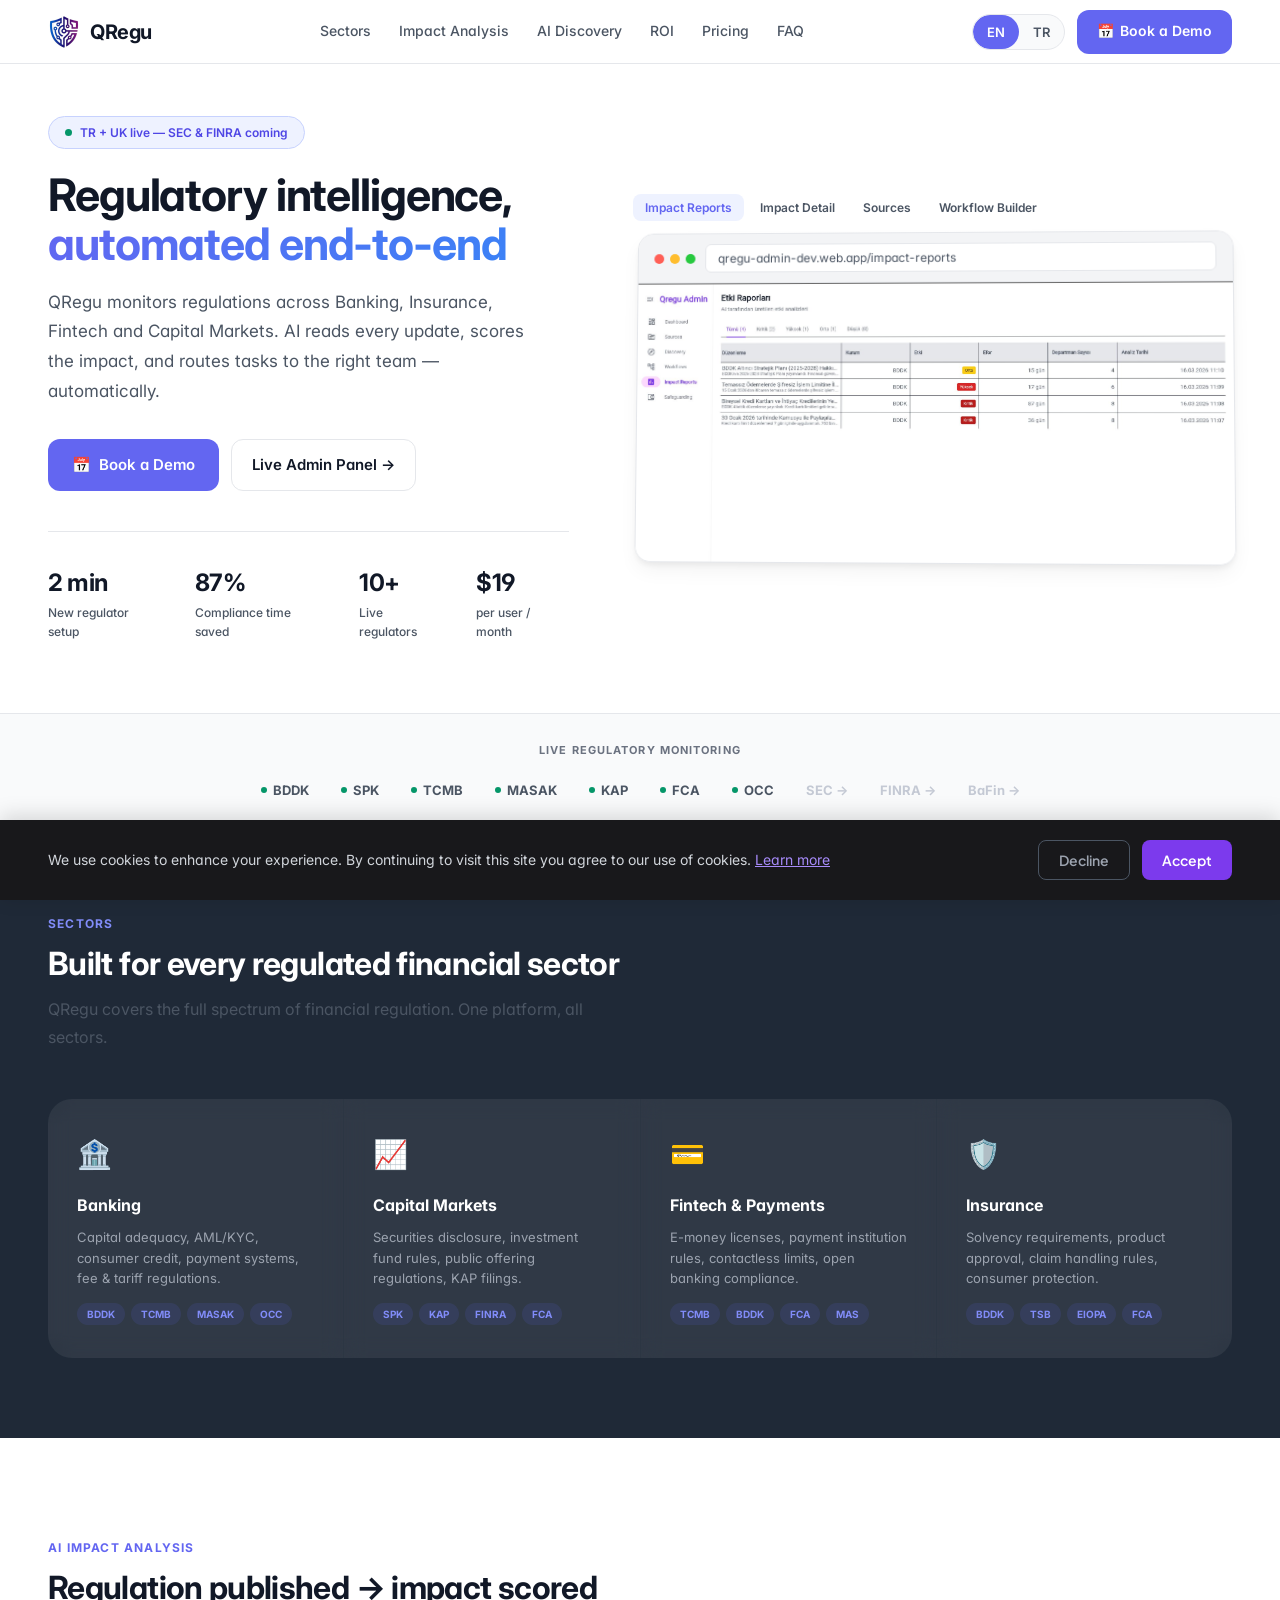
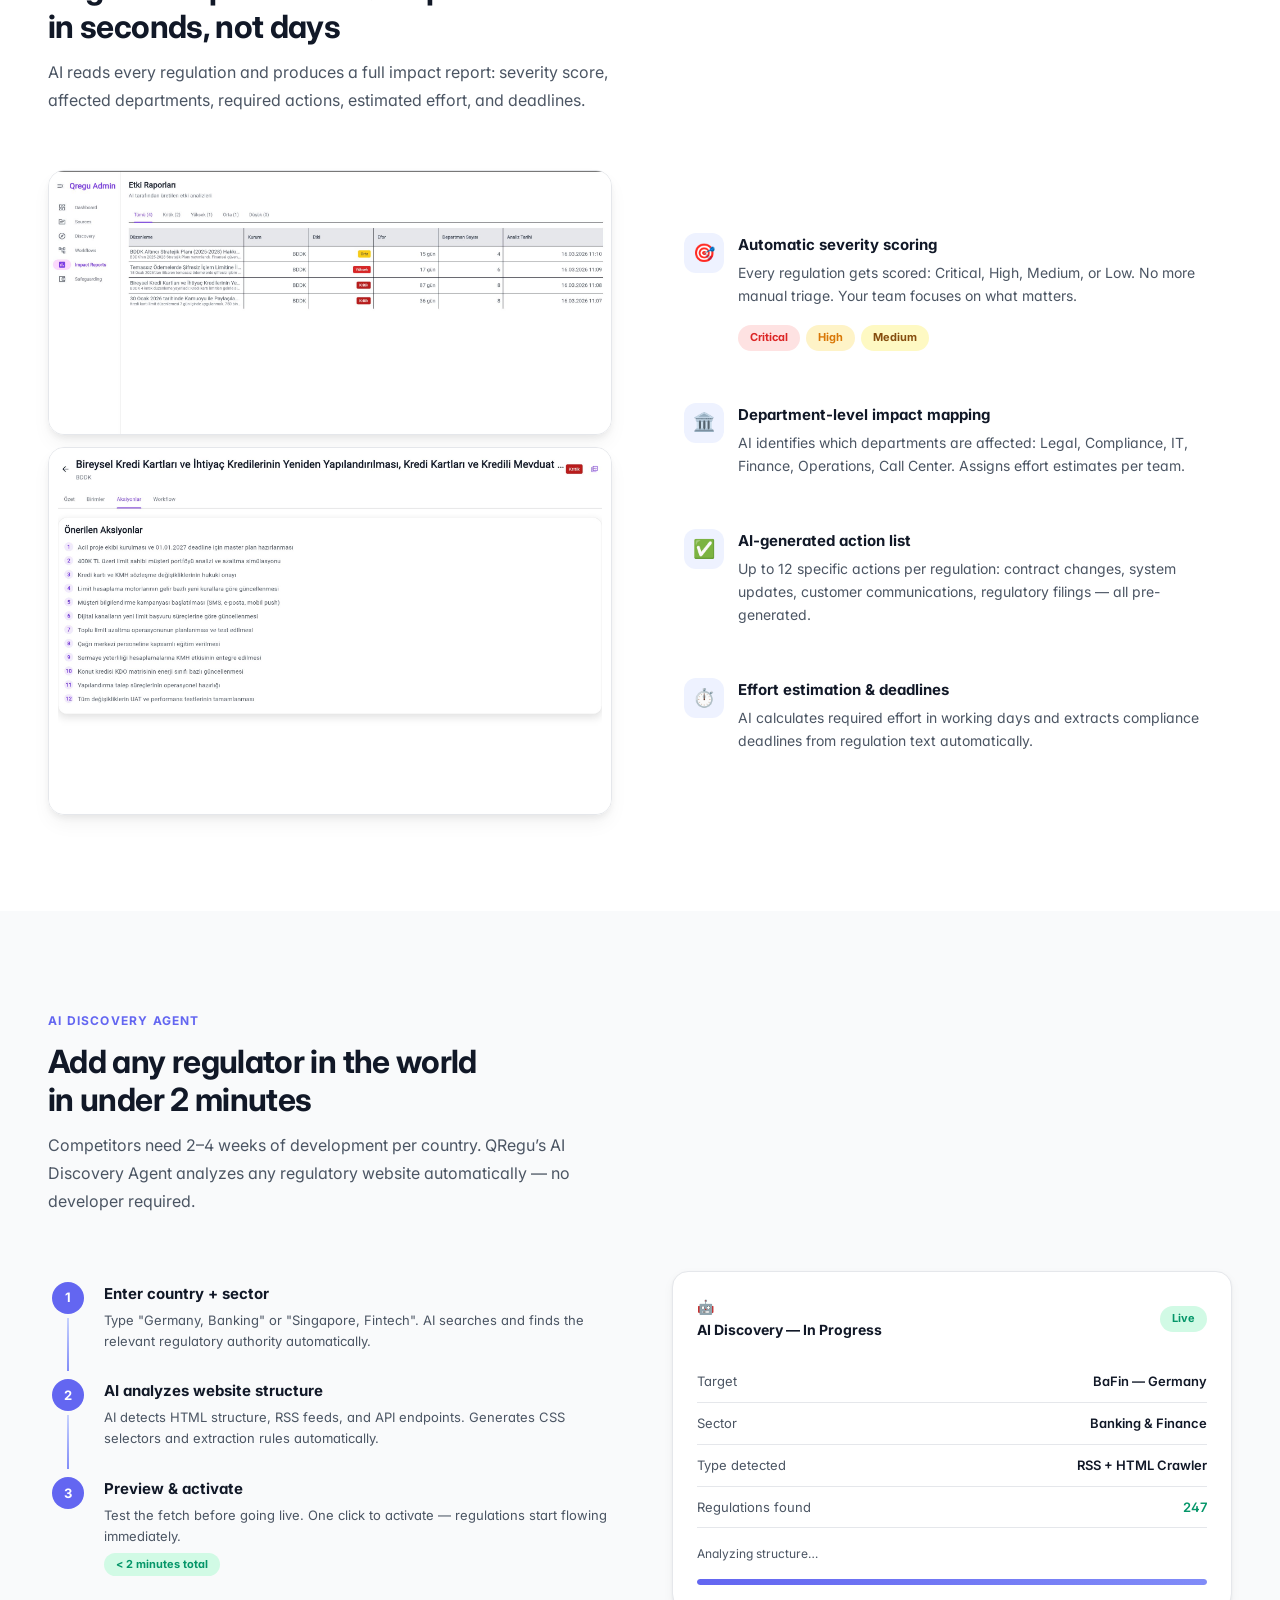
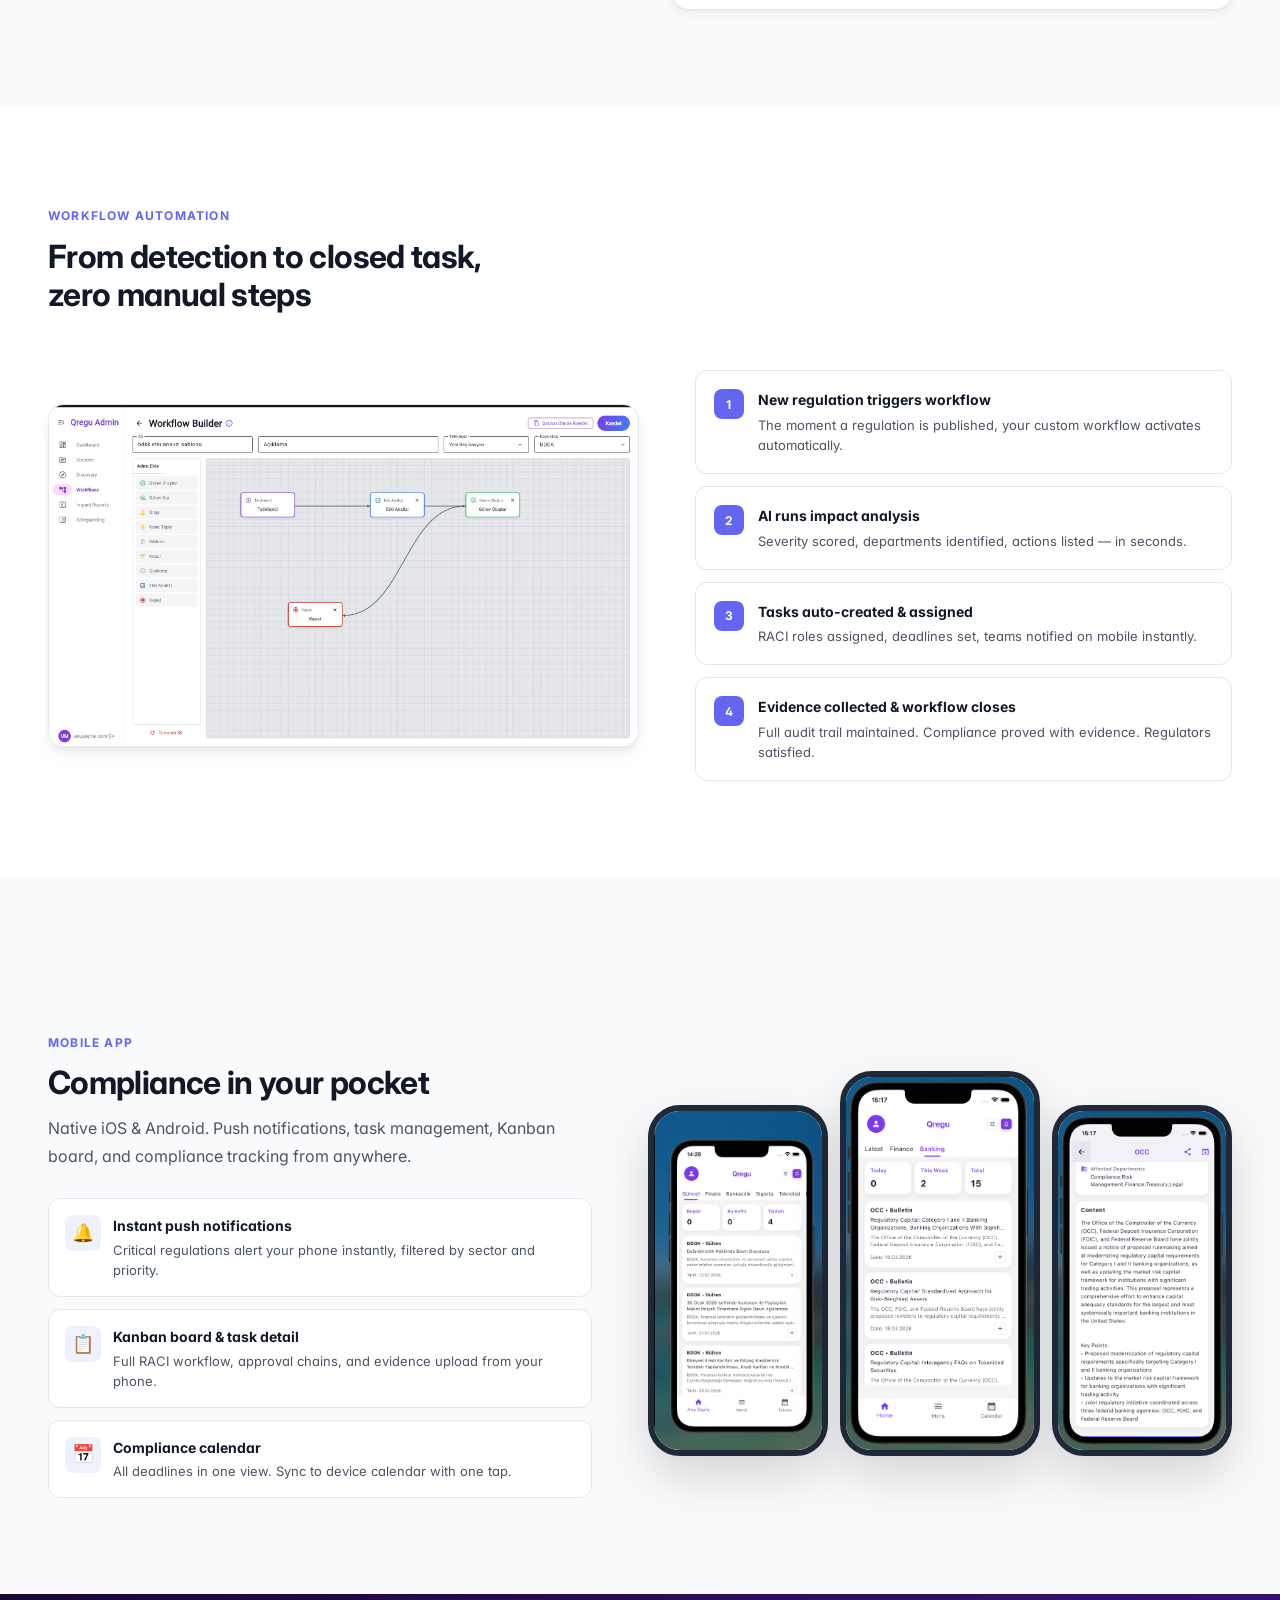
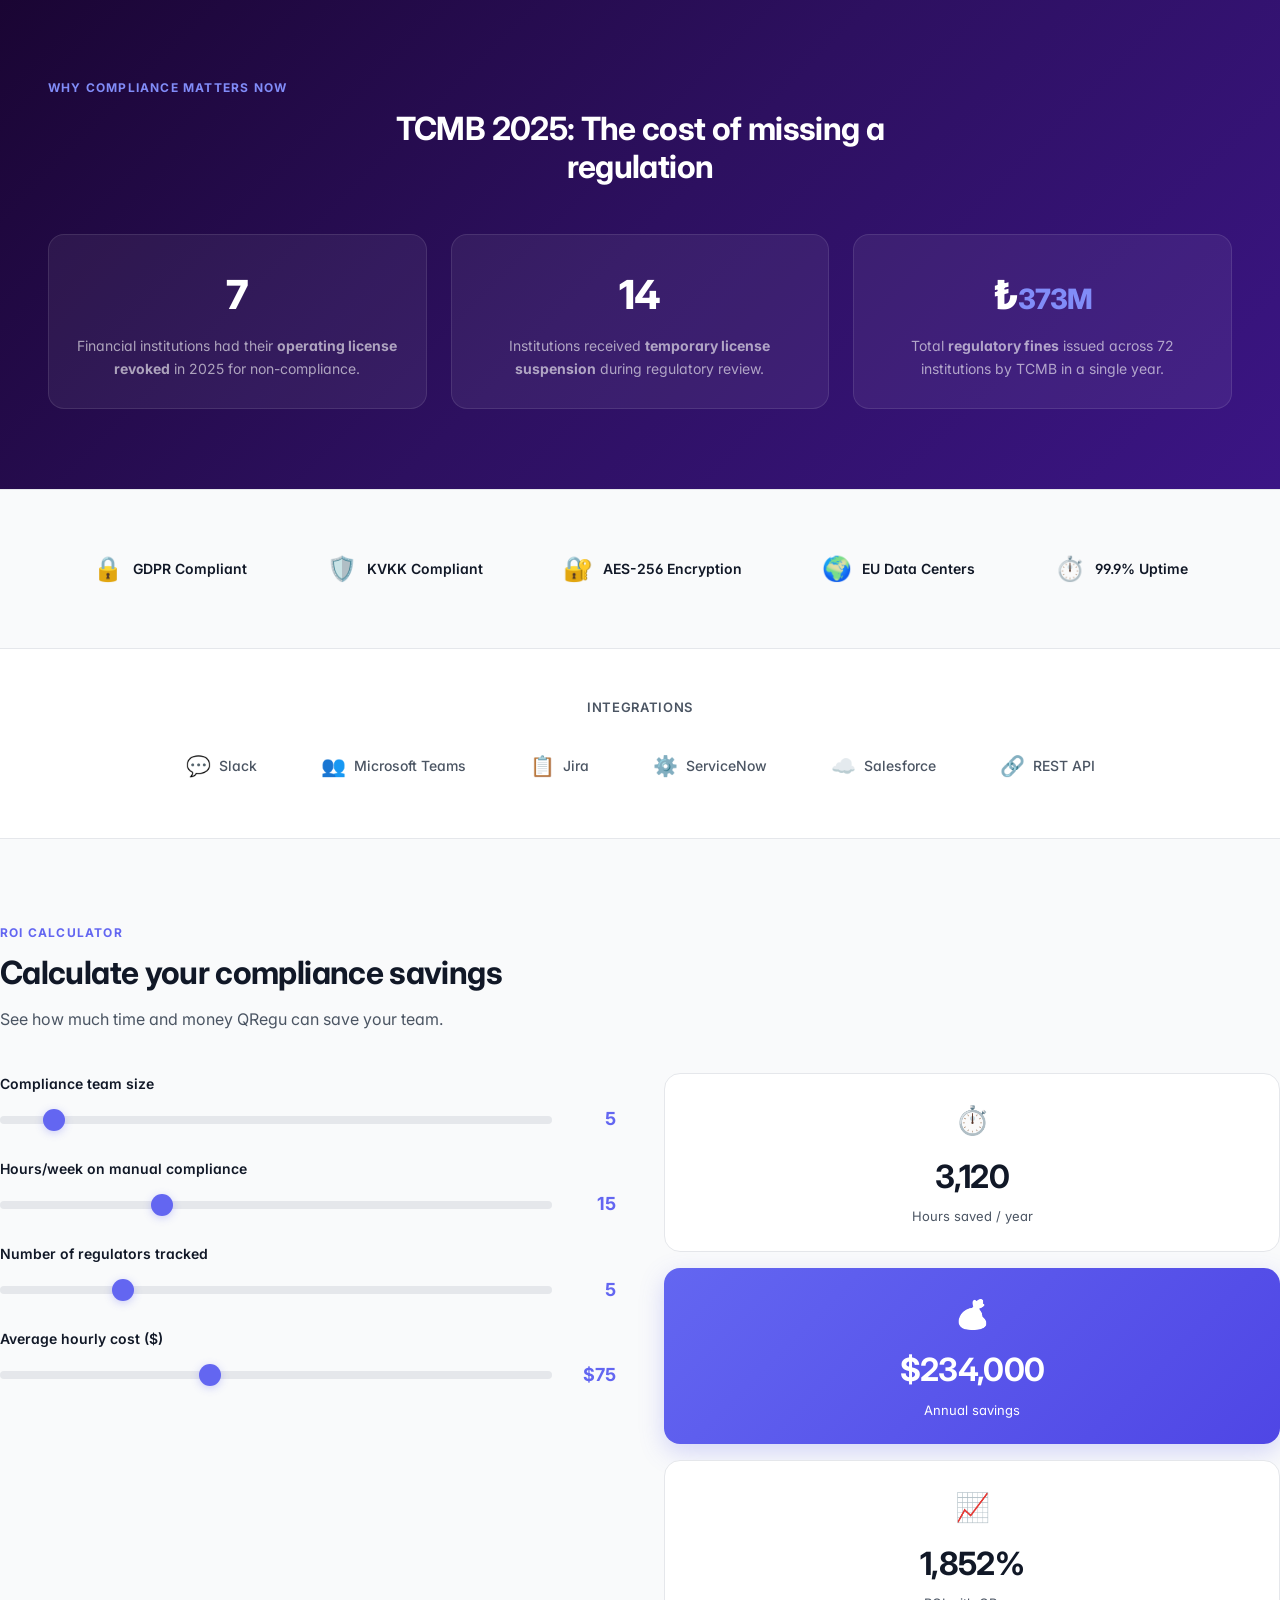
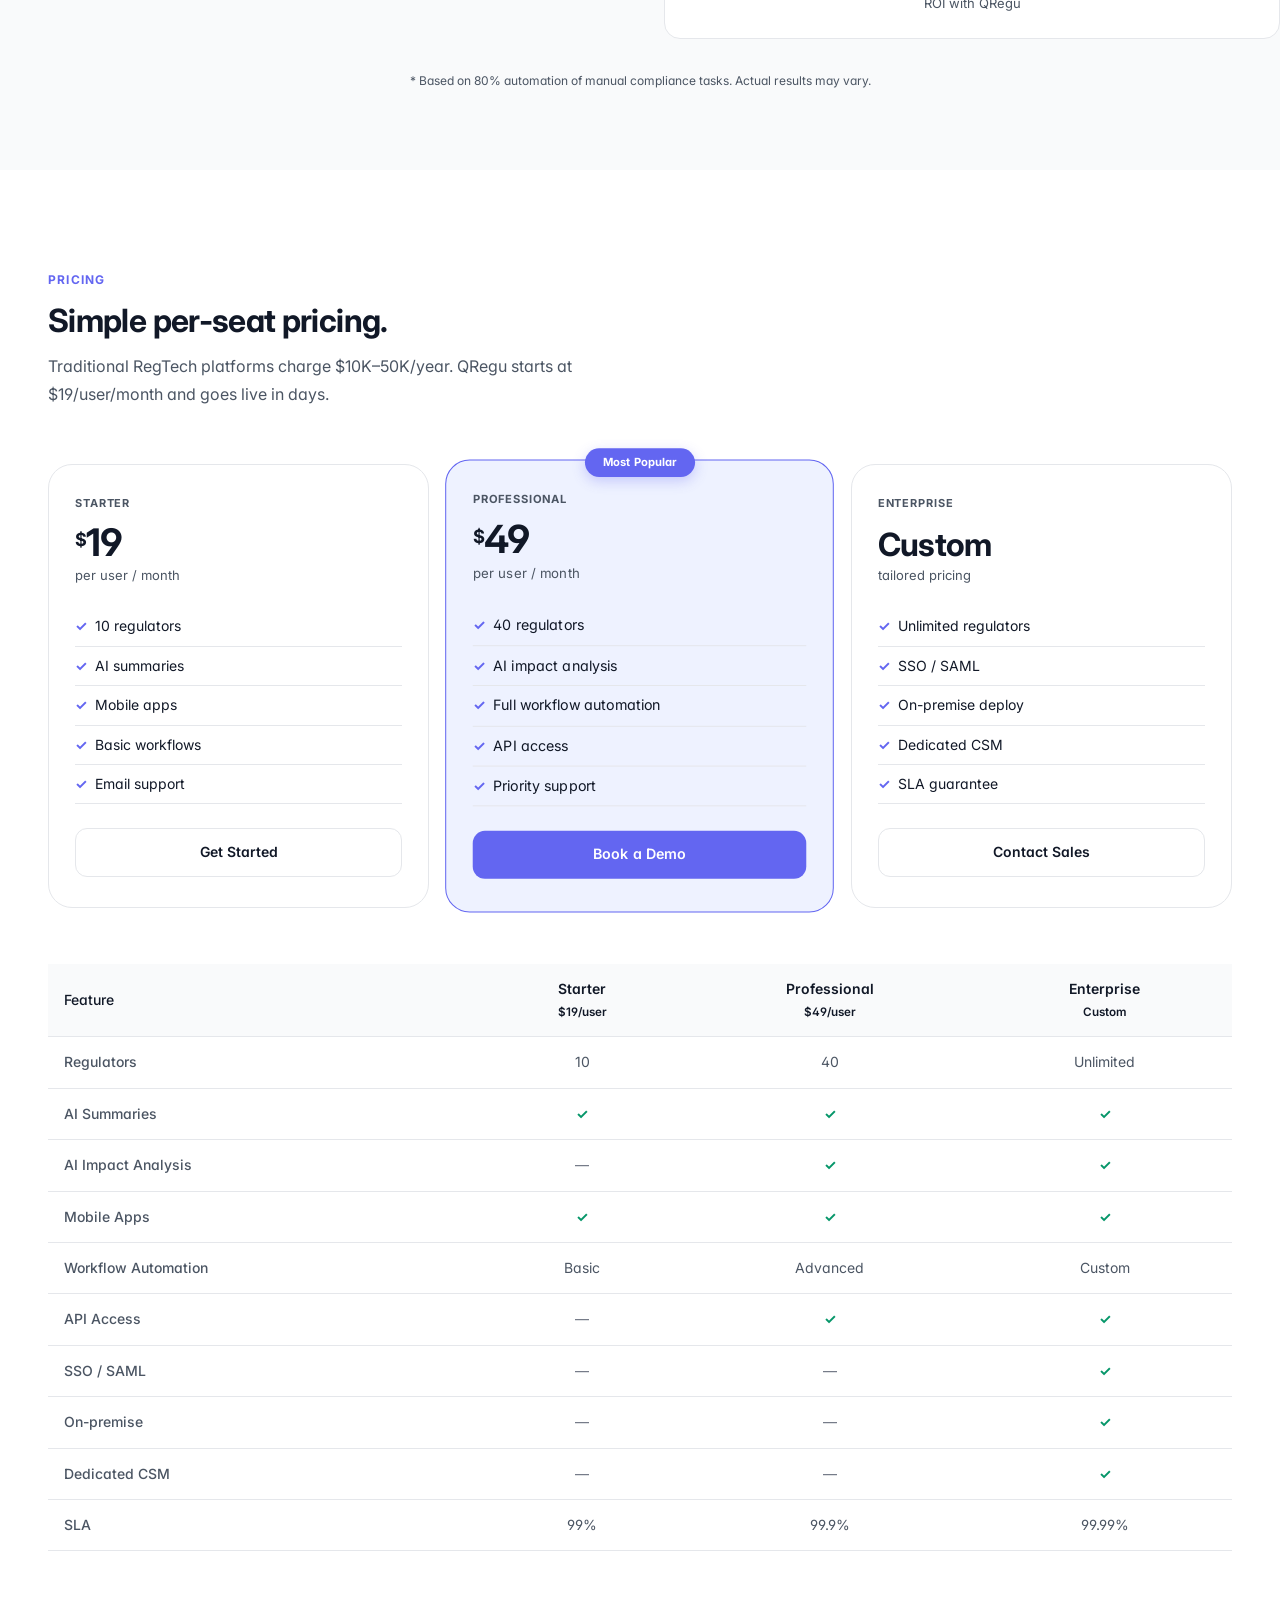
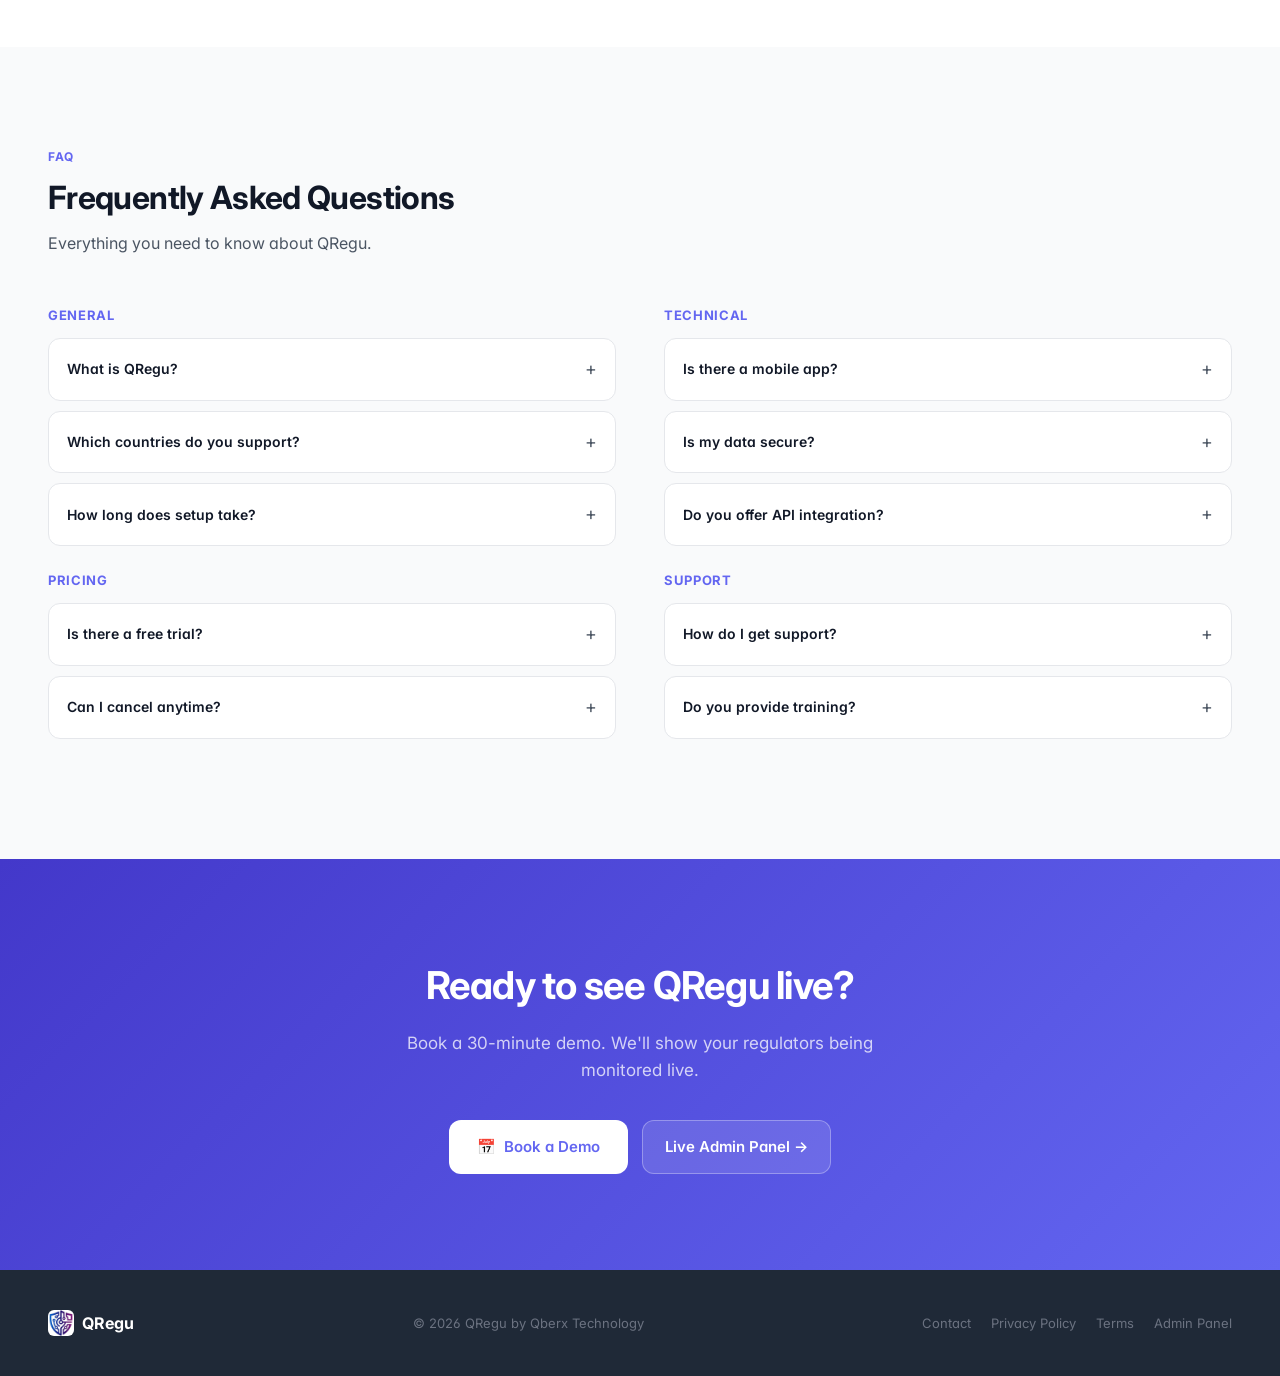
==== index.html @ 66802de7 "feat: add USA (OCC) coverage and screenshots - Add OCC to meta description and keywords - Update FAQ" ====
<!DOCTYPE html>
<html lang="en">
<head>
<meta charset="UTF-8">
<meta name="viewport" content="width=device-width, initial-scale=1.0">
<title>QRegu — AI-Powered Regulatory Intelligence Platform</title>
<meta name="description" content="QRegu monitors regulations across Banking, Insurance, Fintech and Capital Markets. AI impact analysis, automated workflows, native mobile apps. Track BDDK, SPK, TCMB, MASAK, FCA, OCC regulations.">
<meta name="keywords" content="QRegu, regulatory compliance, RegTech, AI compliance, BDDK, SPK, TCMB, MASAK, FCA, OCC, regulation monitoring, compliance automation, regulatory intelligence">
<meta name="author" content="QBERX">
<meta name="robots" content="index, follow">
<link rel="canonical" href="https://qregu.com/">

<!-- hreflang for multilingual SEO -->
<link rel="alternate" hreflang="en" href="https://qregu.com/">
<link rel="alternate" hreflang="tr" href="https://qregu.com/">
<link rel="alternate" hreflang="x-default" href="https://qregu.com/">

<!-- Open Graph / Facebook -->
<meta property="og:type" content="website">
<meta property="og:url" content="https://qregu.com/">
<meta property="og:title" content="QRegu — AI-Powered Regulatory Intelligence Platform">
<meta property="og:description" content="Monitor regulations across Banking, Insurance, Fintech and Capital Markets. AI impact analysis, automated workflows, native mobile apps.">
<meta property="og:image" content="https://qregu.com/images/logo.png">
<meta property="og:site_name" content="QRegu">

<!-- Twitter -->
<meta name="twitter:card" content="summary_large_image">
<meta name="twitter:url" content="https://qregu.com/">
<meta name="twitter:title" content="QRegu — AI-Powered Regulatory Intelligence Platform">
<meta name="twitter:description" content="Monitor regulations across Banking, Insurance, Fintech and Capital Markets. AI impact analysis, automated workflows.">
<meta name="twitter:image" content="https://qregu.com/images/logo.png">

<!-- Favicon -->
<link rel="icon" type="image/png" href="images/logo.png">
<link rel="apple-touch-icon" href="images/logo.png">

<link rel="preconnect" href="https://fonts.googleapis.com">
<link href="https://fonts.googleapis.com/css2?family=Plus+Jakarta+Sans:wght@300;400;500;600;700;800&display=swap" rel="stylesheet">
<link rel="stylesheet" href="styles.css">
<link rel="stylesheet" href="shared/common.css">

<!-- Structured Data -->
<script type="application/ld+json">
{
  "@context": "https://schema.org",
  "@type": "SoftwareApplication",
  "name": "QRegu",
  "applicationCategory": "BusinessApplication",
  "operatingSystem": "Web, iOS, Android",
  "description": "AI-powered regulatory intelligence platform for Banking, Insurance, Fintech and Capital Markets",
  "url": "https://qregu.com",
  "offers": {
    "@type": "Offer",
    "price": "19",
    "priceCurrency": "USD"
  },
  "provider": {
    "@type": "Organization",
    "name": "QBERX",
    "url": "https://qregu.com"
  }
}
</script>

<!-- FAQ Structured Data -->
<script type="application/ld+json">
{
  "@context": "https://schema.org",
  "@type": "FAQPage",
  "mainEntity": [
    {"@type": "Question", "name": "What is QRegu?", "acceptedAnswer": {"@type": "Answer", "text": "QRegu is an AI-powered regulatory intelligence platform that automatically monitors regulations, analyzes their impact, and routes tasks to the right teams."}},
    {"@type": "Question", "name": "Which countries do you support?", "acceptedAnswer": {"@type": "Answer", "text": "Currently we support Turkey (BDDK, SPK, TCMB, MASAK, KAP), UK (FCA, PRA), and USA (OCC). More regulators coming soon."}},
    {"@type": "Question", "name": "How long does setup take?", "acceptedAnswer": {"@type": "Answer", "text": "You can be up and running in days, not months. Basic setup takes less than an hour."}},
    {"@type": "Question", "name": "Is there a free trial?", "acceptedAnswer": {"@type": "Answer", "text": "Yes! We offer a 14-day free trial with full access to all features. No credit card required."}},
    {"@type": "Question", "name": "Can I cancel anytime?", "acceptedAnswer": {"@type": "Answer", "text": "Absolutely. There are no long-term contracts. You can cancel your subscription at any time."}},
    {"@type": "Question", "name": "Is there a mobile app?", "acceptedAnswer": {"@type": "Answer", "text": "Yes! We have native iOS and Android apps with push notifications for critical regulations."}},
    {"@type": "Question", "name": "Is my data secure?", "acceptedAnswer": {"@type": "Answer", "text": "We use AES-256 encryption, TLS 1.3, and store data in EU data centers. GDPR and KVKK compliant."}},
    {"@type": "Question", "name": "Do you offer API integration?", "acceptedAnswer": {"@type": "Answer", "text": "Yes, we provide a RESTful API for enterprise customers to integrate with existing systems."}},
    {"@type": "Question", "name": "How do I get support?", "acceptedAnswer": {"@type": "Answer", "text": "Email us at info@qberx.com. Professional and Enterprise plans include priority support."}},
    {"@type": "Question", "name": "Do you provide training?", "acceptedAnswer": {"@type": "Answer", "text": "Yes! All plans include onboarding training. Enterprise customers get dedicated training sessions."}}
  ]
}
</script>
</head>
<body>

<nav class="nav" role="navigation" aria-label="Main navigation">
  <a href="/" class="nav-logo"><img id="nav-logo" src="" alt="QRegu logo">QRegu</a>
  <div class="nav-links">
    <a href="#sectors" class="nav-link"><span data-l="en" class="on">Sectors</span><span data-l="tr">Sekt&ouml;rler</span></a>
    <a href="#impact" class="nav-link"><span data-l="en" class="on">Impact Analysis</span><span data-l="tr">Etki Analizi</span></a>
    <a href="#discovery" class="nav-link"><span data-l="en" class="on">AI Discovery</span><span data-l="tr">AI Ke&#351;if</span></a>
    <a href="#roi" class="nav-link">ROI</a>
    <a href="#pricing" class="nav-link"><span data-l="en" class="on">Pricing</span><span data-l="tr">Fiyatlar</span></a>
    <a href="#faq" class="nav-link"><span data-l="en" class="on">FAQ</span><span data-l="tr">SSS</span></a>
  </div>
  <div class="nav-right">
    <div class="lang-pill">
      <button class="lbtn on" id="ben" onclick="setLang('en')" aria-label="Switch to English">EN</button>
      <button class="lbtn" id="btr" onclick="setLang('tr')" aria-label="Türkçe'ye geç">TR</button>
    </div>
    <a href="https://calendly.com/berker-yenal-qberx/30min" target="_blank" class="btn-cta">
      &#x1F4C5; <span data-l="en" class="on">Book a Demo</span><span data-l="tr">Demo Talep Et</span>
    </a>
    <button class="hamburger" onclick="document.getElementById('mobile-menu').classList.toggle('open')" aria-label="Menu">
      <span></span><span></span><span></span>
    </button>
  </div>
</nav>
<div id="mobile-menu" class="mobile-menu" role="menu" aria-label="Mobile navigation">
  <a href="#sectors" onclick="document.getElementById('mobile-menu').classList.remove('open')"><span data-l="en" class="on">Sectors</span><span data-l="tr">Sektörler</span></a>
  <a href="#impact" onclick="document.getElementById('mobile-menu').classList.remove('open')"><span data-l="en" class="on">Impact Analysis</span><span data-l="tr">Etki Analizi</span></a>
  <a href="#discovery" onclick="document.getElementById('mobile-menu').classList.remove('open')"><span data-l="en" class="on">AI Discovery</span><span data-l="tr">AI Keşif</span></a>
  <a href="#roi" onclick="document.getElementById('mobile-menu').classList.remove('open')">ROI</a>
  <a href="#pricing" onclick="document.getElementById('mobile-menu').classList.remove('open')"><span data-l="en" class="on">Pricing</span><span data-l="tr">Fiyatlar</span></a>
  <a href="#faq" onclick="document.getElementById('mobile-menu').classList.remove('open')"><span data-l="en" class="on">FAQ</span><span data-l="tr">SSS</span></a>
</div>

<!-- HERO -->
<div style="max-width:1280px;margin:0 auto;padding:116px 48px 72px;display:grid;grid-template-columns:1fr 1.15fr;gap:64px;align-items:center" class="hero-wrap">
  <div>
    <div class="hero-badge"><div class="live-dot"></div><span data-l="en" class="on">TR + UK live &mdash; SEC &amp; FINRA coming</span><span data-l="tr">TR + UK canl&#305; &mdash; SEC &amp; FINRA geliyor</span></div>
    <h1><span data-l="en" class="on">Regulatory intelligence,<br><em>automated end-to-end</em></span><span data-l="tr">Mevzuat zekasi,<br><em>u&ccedil;tan uca otomatik</em></span></h1>
    <p class="hero-sub"><span data-l="en" class="on">QRegu monitors regulations across Banking, Insurance, Fintech and Capital Markets. AI reads every update, scores the impact, and routes tasks to the right team &mdash; automatically.</span><span data-l="tr">QRegu Bankacılık, Sigorta, Fintech ve Sermaye Piyasaları genelinde mevzuatları izler. AI her güncellemeyi okur, etkiyi değerlendirir ve görevleri otomatik yönlendirir.</span></p>
    <div class="hero-btns">
      <a href="https://calendly.com/berker-yenal-qberx/30min" class="btn-primary" target="_blank">&#x1F4C5; <span data-l="en" class="on">Book a Demo</span><span data-l="tr">Demo Talep Et</span></a>
      <a href="https://qregu-admin-dev.web.app" class="btn-ghost" target="_blank"><span data-l="en" class="on">Live Admin Panel &rarr;</span><span data-l="tr">Canl&#305; Admin &rarr;</span></a>
    </div>
    <div class="hero-stats">
      <div><span class="sn">2 min</span><span id="s1en" data-l="en">New regulator setup</span><span id="s1tr" data-l="tr">Yeni regulat&ouml;r kurulumu</span></div>
      <div><span class="sn">87%</span><span id="s2en" data-l="en">Compliance time saved</span><span id="s2tr" data-l="tr">Uyum s&uuml;resi tasarrufu</span></div>
      <div><span class="sn">10+</span><span id="s3en" data-l="en">Live regulators</span><span id="s3tr" data-l="tr">Canl&#305; regulat&ouml;r</span></div>
      <div><span class="sn">$19</span><span id="s4en" data-l="en">per user / month</span><span id="s4tr" data-l="tr">kullan&#305;c&#305; / ay</span></div>
    </div>
  </div>
  <div>
    <div class="db-tabs">
      <button class="dbt on" onclick="sw('impact_list','qregu-admin-dev.web.app/impact-reports')"><span data-l="en" class="on">Impact Reports</span><span data-l="tr">Etki Raporlar&#305;</span></button>
      <button class="dbt" onclick="sw('impact_detail','qregu-admin-dev.web.app/impact-reports/detail')"><span data-l="en" class="on">Impact Detail</span><span data-l="tr">Etki Detay&#305;</span></button>
      <button class="dbt" onclick="sw('sources','qregu-admin-dev.web.app/sources')">Sources</button>
      <button class="dbt" onclick="sw('builder','qregu-admin-dev.web.app/workflows/builder')">Workflow Builder</button>
    </div>
    <div class="browser">
      <div class="bbar">
        <div class="bdots"><div class="bdot" style="background:#FF5F56"></div><div class="bdot" style="background:#FFBD2E"></div><div class="bdot" style="background:#27C93F"></div></div>
        <div class="burl" id="burl">qregu-admin-dev.web.app/impact-reports</div>
      </div>
      <img id="dbimg" class="bimg" src="" alt="QRegu admin dashboard showing impact reports and regulation monitoring" loading="lazy">
    </div>
  </div>
</div>

<!-- LOGOS BAR -->
<div style="background:var(--surface);border-top:1px solid var(--border);border-bottom:1px solid var(--border);padding:28px 48px">
  <div style="text-align:center;font-size:11px;font-weight:700;color:var(--muted2);letter-spacing:.1em;text-transform:uppercase;margin-bottom:20px">
    <span data-l="en" class="on">Live regulatory monitoring</span><span data-l="tr">Canl&#305; mevzuat izleme</span>
  </div>
  <div style="display:flex;align-items:center;justify-content:center;gap:32px;flex-wrap:wrap">
    <span style="display:flex;align-items:center;gap:6px;font-size:13px;font-weight:700;color:var(--muted)"><span style="width:6px;height:6px;border-radius:50%;background:var(--green);display:inline-block"></span>BDDK</span>
    <span style="display:flex;align-items:center;gap:6px;font-size:13px;font-weight:700;color:var(--muted)"><span style="width:6px;height:6px;border-radius:50%;background:var(--green);display:inline-block"></span>SPK</span>
    <span style="display:flex;align-items:center;gap:6px;font-size:13px;font-weight:700;color:var(--muted)"><span style="width:6px;height:6px;border-radius:50%;background:var(--green);display:inline-block"></span>TCMB</span>
    <span style="display:flex;align-items:center;gap:6px;font-size:13px;font-weight:700;color:var(--muted)"><span style="width:6px;height:6px;border-radius:50%;background:var(--green);display:inline-block"></span>MASAK</span>
    <span style="display:flex;align-items:center;gap:6px;font-size:13px;font-weight:700;color:var(--muted)"><span style="width:6px;height:6px;border-radius:50%;background:var(--green);display:inline-block"></span>KAP</span>
    <span style="display:flex;align-items:center;gap:6px;font-size:13px;font-weight:700;color:var(--muted)"><span style="width:6px;height:6px;border-radius:50%;background:var(--green);display:inline-block"></span>FCA</span>
    <span style="display:flex;align-items:center;gap:6px;font-size:13px;font-weight:700;color:var(--muted)"><span style="width:6px;height:6px;border-radius:50%;background:var(--green);display:inline-block"></span>OCC</span>
    <span style="font-size:13px;font-weight:700;color:#C4C9D4">SEC &rarr;</span>
    <span style="font-size:13px;font-weight:700;color:#C4C9D4">FINRA &rarr;</span>
    <span style="font-size:13px;font-weight:700;color:#C4C9D4">BaFin &rarr;</span>
  </div>
</div>

<!-- SECTORS -->
<div class="sectors-section" id="sectors">
  <div class="container">
    <div class="eyebrow eyebrow-w"><span data-l="en" class="on">Sectors</span><span data-l="tr">Sekt&ouml;rler</span></div>
    <h2 class="s-title s-title-w"><span data-l="en" class="on">Built for every regulated financial sector</span><span data-l="tr">Her d&uuml;zenlenmi&#351; finans sekt&ouml;r&uuml; i&ccedil;in</span></h2>
    <p class="s-sub" style="color:var(--muted)"><span data-l="en" class="on">QRegu covers the full spectrum of financial regulation. One platform, all sectors.</span><span data-l="tr">QRegu finansal mevzuatın tüm yelpazesini kapsıyor. Tek platform, tüm sektörler.</span></p>
    <div class="sectors-grid">
      <a href="/use-cases/banking.html" class="sector-card">
        <div class="sector-icon">&#x1F3E6;</div>
        <div class="sector-title"><span data-l="en" class="on">Banking</span><span data-l="tr">Bankac&#305;l&#305;k</span></div>
        <p class="sector-desc"><span data-l="en" class="on">Capital adequacy, AML/KYC, consumer credit, payment systems, fee &amp; tariff regulations.</span><span data-l="tr">Sermaye yeterliliği, AML/KYC, tüketici kredisi, ödeme sistemleri, ücret ve tarife düzenlemeleri.</span></p>
        <div class="sector-regs"><span class="reg-chip">BDDK</span><span class="reg-chip">TCMB</span><span class="reg-chip">MASAK</span><span class="reg-chip">OCC</span></div>
      </a>
      <a href="/use-cases/capital-markets.html" class="sector-card">
        <div class="sector-icon">&#x1F4C8;</div>
        <div class="sector-title"><span data-l="en" class="on">Capital Markets</span><span data-l="tr">Sermaye Piyasalar&#305;</span></div>
        <p class="sector-desc"><span data-l="en" class="on">Securities disclosure, investment fund rules, public offering regulations, KAP filings.</span><span data-l="tr">Menkul kıymet kamuoyunu aydınlatma, yatırım fonu kuralları, halka arz düzenlemeleri, KAP bildirimleri.</span></p>
        <div class="sector-regs"><span class="reg-chip">SPK</span><span class="reg-chip">KAP</span><span class="reg-chip">FINRA</span><span class="reg-chip">FCA</span></div>
      </a>
      <a href="/use-cases/fintech.html" class="sector-card">
        <div class="sector-icon">&#x1F4B3;</div>
        <div class="sector-title"><span data-l="en" class="on">Fintech &amp; Payments</span><span data-l="tr">Fintech &amp; &Ouml;demeler</span></div>
        <p class="sector-desc"><span data-l="en" class="on">E-money licenses, payment institution rules, contactless limits, open banking compliance.</span><span data-l="tr">E-para lisansları, ödeme kuruluşu kuralları, temassız limitler, açık bankacılık uyumu.</span></p>
        <div class="sector-regs"><span class="reg-chip">TCMB</span><span class="reg-chip">BDDK</span><span class="reg-chip">FCA</span><span class="reg-chip">MAS</span></div>
      </a>
      <a href="/use-cases/insurance.html" class="sector-card">
        <div class="sector-icon">&#x1F6E1;&#xFE0F;</div>
        <div class="sector-title"><span data-l="en" class="on">Insurance</span><span data-l="tr">Sigorta</span></div>
        <p class="sector-desc"><span data-l="en" class="on">Solvency requirements, product approval, claim handling rules, consumer protection.</span><span data-l="tr">Ödeme gücü gereksinimleri, ürün onayı, hasar işleme kuralları, tüketici koruması.</span></p>
        <div class="sector-regs"><span class="reg-chip">BDDK</span><span class="reg-chip">TSB</span><span class="reg-chip">EIOPA</span><span class="reg-chip">FCA</span></div>
      </a>
    </div>
  </div>
</div>

<!-- IMPACT ANALYSIS -->
<section id="impact">
<div class="container">
  <div class="eyebrow"><span data-l="en" class="on">AI Impact Analysis</span><span data-l="tr">AI Etki Analizi</span></div>
  <h2 class="s-title"><span data-l="en" class="on">Regulation published &rarr; impact scored<br>in seconds, not days</span><span data-l="tr">Mevzuat yay&#305;nland&#305; &rarr; etki saniyeler<br>i&ccedil;inde analiz edildi</span></h2>
  <p class="s-sub"><span data-l="en" class="on">AI reads every regulation and produces a full impact report: severity score, affected departments, required actions, estimated effort, and deadlines.</span><span data-l="tr">AI her mevzuatı okuyarak tam etki raporu üretir: önem skoru, etkilenen departmanlar, gerekli aksiyonlar, tahmini efor ve son tarihler.</span></p>
  <div class="impact-layout">
    <div class="impact-screens">
      <div class="impact-img"><img id="impact-list-img" src="" alt="QRegu impact reports list showing severity scores and affected departments" loading="lazy"></div>
      <div class="impact-img" style="margin-top:0"><img id="impact-detail-img" src="" alt="Detailed impact report with AI-generated actions and timeline" loading="lazy"></div>
    </div>
    <div class="impact-points">
      <div class="ip">
        <div class="ip-icon">&#x1F3AF;</div>
        <div>
          <div class="ip-title"><span data-l="en" class="on">Automatic severity scoring</span><span data-l="tr">Otomatik &ouml;nem skorlamas&#305;</span></div>
          <div class="ip-desc"><span data-l="en" class="on">Every regulation gets scored: Critical, High, Medium, or Low. No more manual triage. Your team focuses on what matters.</span><span data-l="tr">Her mevzuat skorlanır: Kritik, Yüksek, Orta veya Düşük. Manuel değerlendirme yok. Ekibiniz önemli olana odaklanır.</span></div>
          <div style="display:flex;gap:6px;margin-top:10px"><span class="ip-badge badge-crit"><span data-l="en" class="on">Critical</span><span data-l="tr">Kritik</span></span><span class="ip-badge badge-high" style="background:var(--abg);color:var(--amber)"><span data-l="en" class="on">High</span><span data-l="tr">Y&uuml;ksek</span></span><span class="ip-badge" style="background:#FEF9C3;color:#854D0E"><span data-l="en" class="on">Medium</span><span data-l="tr">Orta</span></span></div>
        </div>
      </div>
      <div class="ip">
        <div class="ip-icon">&#x1F3DB;&#xFE0F;</div>
        <div>
          <div class="ip-title"><span data-l="en" class="on">Department-level impact mapping</span><span data-l="tr">Departman bazl&#305; etki haritas&#305;</span></div>
          <div class="ip-desc"><span data-l="en" class="on">AI identifies which departments are affected: Legal, Compliance, IT, Finance, Operations, Call Center. Assigns effort estimates per team.</span><span data-l="tr">AI hangi departmanların etkilendiğini belirler: Hukuk, Uyum, BT, Finans, Operasyon, Çağrı Merkezi. Her ekip için efor tahmini atar.</span></div>
        </div>
      </div>
      <div class="ip">
        <div class="ip-icon">&#x2705;</div>
        <div>
          <div class="ip-title"><span data-l="en" class="on">AI-generated action list</span><span data-l="tr">AI taraf&#305;ndan &uuml;retilen aksiyon listesi</span></div>
          <div class="ip-desc"><span data-l="en" class="on">Up to 12 specific actions per regulation: contract changes, system updates, customer communications, regulatory filings &mdash; all pre-generated.</span><span data-l="tr">Mevzuat başına 12 spesifik aksiyon: sözleşme değişiklikleri, sistem güncellemeleri, müşteri bildirimleri, regülatif raporlamalar &mdash; hepsi önceden üretilmiş.</span></div>
        </div>
      </div>
      <div class="ip">
        <div class="ip-icon">&#x23F1;&#xFE0F;</div>
        <div>
          <div class="ip-title"><span data-l="en" class="on">Effort estimation &amp; deadlines</span><span data-l="tr">Efor tahmini &amp; son tarihler</span></div>
          <div class="ip-desc"><span data-l="en" class="on">AI calculates required effort in working days and extracts compliance deadlines from regulation text automatically.</span><span data-l="tr">AI gerekli eforu iş günü olarak hesaplar ve uyum son tarihlerini mevzuat metninden otomatik çıkarır.</span></div>
        </div>
      </div>
    </div>
  </div>
</div>
</section>

<!-- AI DISCOVERY -->
<div class="discovery-section" id="discovery">
<div class="container">
  <div class="eyebrow"><span data-l="en" class="on">AI Discovery Agent</span><span data-l="tr">AI Ke&#351;if Ajan&#305;</span></div>
  <h2 class="s-title"><span data-l="en" class="on">Add any regulator in the world<br>in under 2 minutes</span><span data-l="tr">D&uuml;nyadaki herhangi bir regulat&ouml;r&uuml;<br>2 dakikadan k&#305;sa s&uuml;rede ekleyin</span></h2>
  <p class="s-sub"><span data-l="en" class="on">Competitors need 2&ndash;4 weeks of development per country. QRegu&rsquo;s AI Discovery Agent analyzes any regulatory website automatically &mdash; no developer required.</span><span data-l="tr">Rakipler her ülke için 2&ndash;4 hafta geliştirme ister. QRegu'nun AI Discovery Agent'ı herhangi bir mevzuat sitesini otomatik analiz eder &mdash; geliştirici gerekmez.</span></p>
  <div class="discovery-layout">
    <div class="discovery-steps">
      <div class="ds"><div class="ds-left"><div class="ds-num">1</div><div class="ds-line"></div></div><div class="ds-body"><div class="ds-title"><span data-l="en" class="on">Enter country + sector</span><span data-l="tr">&#220;lke + sekt&ouml;r girin</span></div><div class="ds-desc"><span data-l="en" class="on">Type "Germany, Banking" or "Singapore, Fintech". AI searches and finds the relevant regulatory authority automatically.</span><span data-l="tr">"Almanya, Bankacılık" veya "Singapur, Fintech" yazın. AI otomatik olarak ilgili düzenleyici kurumu bulur.</span></div></div></div>
      <div class="ds"><div class="ds-left"><div class="ds-num">2</div><div class="ds-line"></div></div><div class="ds-body"><div class="ds-title"><span data-l="en" class="on">AI analyzes website structure</span><span data-l="tr">AI site yap&#305;s&#305;n&#305; analiz eder</span></div><div class="ds-desc"><span data-l="en" class="on">AI detects HTML structure, RSS feeds, and API endpoints. Generates CSS selectors and extraction rules automatically.</span><span data-l="tr">AI HTML yapısını, RSS beslemelerini ve API uç noktalarını tespit eder. CSS seçicileri ve çıkarma kurallarını otomatik üretir.</span></div></div></div>
      <div class="ds"><div class="ds-left"><div class="ds-num">3</div><div class="ds-line"></div></div><div class="ds-body"><div class="ds-title"><span data-l="en" class="on">Preview &amp; activate</span><span data-l="tr">&Ouml;nizle &amp; etkinle&#351;tir</span></div><div class="ds-desc"><span data-l="en" class="on">Test the fetch before going live. One click to activate &mdash; regulations start flowing immediately.</span><span data-l="tr">Canlıya geçmeden önce çekimi test edin. Bir tıkla etkinleştirin &mdash; mevzuatlar hemen akmaya başlar.</span></div><div class="ds-time"><span data-l="en" class="on">&#60; 2 minutes total</span><span data-l="tr">Toplam &#60; 2 dakika</span></div></div></div>
    </div>
    <div class="discovery-visual">
      <div class="discovery-card">
        <div class="dc-header"><div class="dc-title">&#x1F916; <span data-l="en" class="on">AI Discovery &mdash; In Progress</span><span data-l="tr">AI Ke&#351;if &mdash; Devam Ediyor</span></div><div class="dc-badge"><span data-l="en" class="on">Live</span><span data-l="tr">Canl&#305;</span></div></div>
        <div class="dc-row"><span class="dc-label"><span data-l="en" class="on">Target</span><span data-l="tr">Hedef</span></span><span class="dc-value">BaFin &mdash; Germany</span></div>
        <div class="dc-row"><span class="dc-label"><span data-l="en" class="on">Sector</span><span data-l="tr">Sekt&ouml;r</span></span><span class="dc-value">Banking &amp; Finance</span></div>
        <div class="dc-row"><span class="dc-label"><span data-l="en" class="on">Type detected</span><span data-l="tr">Tespit edilen tip</span></span><span class="dc-value">RSS + HTML Crawler</span></div>
        <div class="dc-row"><span class="dc-label"><span data-l="en" class="on">Regulations found</span><span data-l="tr">Bulunan mevzuat</span></span><span class="dc-value" style="color:var(--green)">247</span></div>
        <div style="margin-top:16px;font-size:12px;color:var(--muted);margin-bottom:6px"><span data-l="en" class="on">Analyzing structure&hellip;</span><span data-l="tr">Yap&#305; analiz ediliyor&hellip;</span></div>
        <div class="dc-progress"><div class="dc-bar"></div></div>
      </div>
    </div>
  </div>
</div>
</div>

<!-- WORKFLOW -->
<section>
<div class="container">
  <div class="eyebrow"><span data-l="en" class="on">Workflow Automation</span><span data-l="tr">&#304;&#351; Ak&#305;&#351;&#305; Otomasyonu</span></div>
  <h2 class="s-title"><span data-l="en" class="on">From detection to closed task,<br>zero manual steps</span><span data-l="tr">Tesptten kapal&#305; goreve,<br>s&#305;f&#305;r manuel ad&#305;m</span></h2>
  <div class="workflow-layout">
    <div class="wf-img"><img id="wf-img" src="" alt="QRegu visual workflow builder for compliance automation" loading="lazy"></div>
    <div class="wf-steps">
      <div class="wfs"><div class="wfn">1</div><div><div class="wft"><span data-l="en" class="on">New regulation triggers workflow</span><span data-l="tr">Yeni mevzuat i&#351; ak&#305;&#351;&#305;n&#305; tetikler</span></div><div class="wfd"><span data-l="en" class="on">The moment a regulation is published, your custom workflow activates automatically.</span><span data-l="tr">Mevzuat yayınlandığı anda özel iş akışınız otomatik devreye girer.</span></div></div></div>
      <div class="wfs"><div class="wfn">2</div><div><div class="wft"><span data-l="en" class="on">AI runs impact analysis</span><span data-l="tr">AI etki analizi yap&#305;yor</span></div><div class="wfd"><span data-l="en" class="on">Severity scored, departments identified, actions listed &mdash; in seconds.</span><span data-l="tr">Önem skorlandı, departmanlar belirlendi, aksiyonlar listelendi &mdash; saniyeler içinde.</span></div></div></div>
      <div class="wfs"><div class="wfn">3</div><div><div class="wft"><span data-l="en" class="on">Tasks auto-created &amp; assigned</span><span data-l="tr">G&ouml;revler otomatik olu&#351;turuldu &amp; atand&#305;</span></div><div class="wfd"><span data-l="en" class="on">RACI roles assigned, deadlines set, teams notified on mobile instantly.</span><span data-l="tr">RACI rolleri atandı, son tarihler belirlendi, ekipler mobilden anında bildirim aldı.</span></div></div></div>
      <div class="wfs"><div class="wfn">4</div><div><div class="wft"><span data-l="en" class="on">Evidence collected &amp; workflow closes</span><span data-l="tr">Kan&#305;t topland&#305; &amp; i&#351; ak&#305;&#351;&#305; kapand&#305;</span></div><div class="wfd"><span data-l="en" class="on">Full audit trail maintained. Compliance proved with evidence. Regulators satisfied.</span><span data-l="tr">Tam denetim izi tutuldu. Uyum kanıtlarla ispat edildi. Düzenleyiciler tatmin oldu.</span></div></div></div>
    </div>
  </div>
</div>
</section>

<!-- MOBILE -->
<section class="mobile-section">
<div class="container">
  <div class="mobile-layout">
    <div>
      <div class="eyebrow"><span data-l="en" class="on">Mobile App</span><span data-l="tr">Mobil Uygulama</span></div>
      <h2 class="s-title"><span data-l="en" class="on">Compliance in your pocket</span><span data-l="tr">Uyum cebinizde</span></h2>
      <p class="s-sub"><span data-l="en" class="on">Native iOS &amp; Android. Push notifications, task management, Kanban board, and compliance tracking from anywhere.</span><span data-l="tr">Native iOS ve Android. Anlık bildirimler, görev yönetimi, Kanban panosu ve uyum takibi, her yerden.</span></p>
      <div class="mobile-points" style="margin-top:28px">
        <div class="mp"><div class="mpi">&#x1F514;</div><div><div class="mpt"><span data-l="en" class="on">Instant push notifications</span><span data-l="tr">Anl&#305;k push bildirimleri</span></div><div class="mpd"><span data-l="en" class="on">Critical regulations alert your phone instantly, filtered by sector and priority.</span><span data-l="tr">Kritik mevzuatlar sektör ve önceliğe göre filtrelenerek anında telefonunuza ulaşır.</span></div></div></div>
        <div class="mp"><div class="mpi">&#x1F4CB;</div><div><div class="mpt"><span data-l="en" class="on">Kanban board &amp; task detail</span><span data-l="tr">Kanban panosu &amp; g&ouml;rev detay&#305;</span></div><div class="mpd"><span data-l="en" class="on">Full RACI workflow, approval chains, and evidence upload from your phone.</span><span data-l="tr">Tam RACI iş akışı, onay zincirleri ve kanıt yükleme telefonunuzdan.</span></div></div></div>
        <div class="mp"><div class="mpi">&#x1F4C5;</div><div><div class="mpt"><span data-l="en" class="on">Compliance calendar</span><span data-l="tr">Uyum takvimi</span></div><div class="mpd"><span data-l="en" class="on">All deadlines in one view. Sync to device calendar with one tap.</span><span data-l="tr">Tüm son tarihler tek görünümde. Bir dokunuşla cihaz takvimiyle senkronize edin.</span></div></div></div>
      </div>
    </div>
    <div class="phones" id="phones"></div>
  </div>
</div>
</section>

<!-- RISK -->
<div class="risk-section">
<div class="container">
  <div class="eyebrow eyebrow-w" style="text-align:center"><span data-l="en" class="on">Why compliance matters now</span><span data-l="tr">Neden uyum &#351;imdi &ouml;nemli</span></div>
  <h2 class="s-title s-title-w" style="text-align:center;max-width:600px;margin:0 auto 12px"><span data-l="en" class="on">TCMB 2025: The cost of missing a regulation</span><span data-l="tr">TCMB 2025: Bir mevzuat&#305; ka&ccedil;&#305;rman&#305;n bedeli</span></h2>
  <div class="risk-grid">
    <div class="risk-card"><span class="risk-num">7</span><div class="risk-desc"><span data-l="en" class="on">Financial institutions had their <strong>operating license revoked</strong> in 2025 for non-compliance.</span><span data-l="tr">2025 yılında uyumsuzluk nedeniyle <strong>faaliyet izni iptal edilen</strong> kuruluş sayısı.</span></div></div>
    <div class="risk-card"><span class="risk-num">14</span><div class="risk-desc"><span data-l="en" class="on">Institutions received <strong>temporary license suspension</strong> during regulatory review.</span><span data-l="tr">Denetim sürecinde <strong>geçici lisans askıya alınan</strong> kuruluş sayısı.</span></div></div>
    <div class="risk-card"><span class="risk-num">&#x20BA;<span style="font-size:28px">373M</span></span><div class="risk-desc"><span data-l="en" class="on">Total <strong>regulatory fines</strong> issued across 72 institutions by TCMB in a single year.</span><span data-l="tr">TCMB'nin tek bir yılda 72 kuruluşa uyguladığı toplam <strong>idari para cezası</strong>.</span></div></div>
  </div>
</div>
</div>

<!-- TRUST BADGES -->
<div class="trust-section">
  <div class="trust-badges">
    <div class="trust-badge"><span class="trust-icon">🔒</span><span><span data-l="en" class="on">GDPR Compliant</span><span data-l="tr">GDPR Uyumlu</span></span></div>
    <div class="trust-badge"><span class="trust-icon">🛡️</span><span><span data-l="en" class="on">KVKK Compliant</span><span data-l="tr">KVKK Uyumlu</span></span></div>
    <div class="trust-badge"><span class="trust-icon">🔐</span><span><span data-l="en" class="on">AES-256 Encryption</span><span data-l="tr">AES-256 Şifreleme</span></span></div>
    <div class="trust-badge"><span class="trust-icon">🌍</span><span><span data-l="en" class="on">EU Data Centers</span><span data-l="tr">AB Veri Merkezleri</span></span></div>
    <div class="trust-badge"><span class="trust-icon">⏱️</span><span><span data-l="en" class="on">99.9% Uptime</span><span data-l="tr">%99.9 Çalışma Süresi</span></span></div>
  </div>
</div>

<!-- INTEGRATIONS -->
<div class="integrations-section">
  <div class="integrations-title"><span data-l="en" class="on">Integrations</span><span data-l="tr">Entegrasyonlar</span></div>
  <div class="integrations-grid">
    <div class="integration-item"><span class="integration-icon">💬</span>Slack</div>
    <div class="integration-item"><span class="integration-icon">👥</span>Microsoft Teams</div>
    <div class="integration-item"><span class="integration-icon">📋</span>Jira</div>
    <div class="integration-item"><span class="integration-icon">⚙️</span>ServiceNow</div>
    <div class="integration-item"><span class="integration-icon">☁️</span>Salesforce</div>
    <div class="integration-item"><span class="integration-icon">🔗</span>REST API</div>
  </div>
</div>

<!-- ROI CALCULATOR -->
<section id="roi" class="roi-section">
<div class="container">
  <div class="eyebrow"><span data-l="en" class="on">ROI Calculator</span><span data-l="tr">ROI Hesaplay&#305;c&#305;</span></div>
  <h2 class="s-title"><span data-l="en" class="on">Calculate your compliance savings</span><span data-l="tr">Uyum tasarrufunuzu hesaplay&#305;n</span></h2>
  <p class="s-sub"><span data-l="en" class="on">See how much time and money QRegu can save your team.</span><span data-l="tr">QRegu'nun ekibinize ne kadar zaman ve para tasarrufu sa&#287;layabilece&#287;ini g&ouml;r&uuml;n.</span></p>

  <div class="roi-layout">
    <div class="roi-inputs">
      <div class="roi-field">
        <label><span data-l="en" class="on">Compliance team size</span><span data-l="tr">Uyum ekibi b&uuml;y&uuml;kl&uuml;&#287;&uuml;</span></label>
        <div class="roi-slider-wrap">
          <input type="range" id="roi-team" min="1" max="50" value="5" class="roi-slider" aria-label="Compliance team size">
          <span class="roi-value" id="roi-team-val">5</span>
        </div>
      </div>
      <div class="roi-field">
        <label><span data-l="en" class="on">Hours/week on manual compliance</span><span data-l="tr">Haftal&#305;k manuel uyum saati</span></label>
        <div class="roi-slider-wrap">
          <input type="range" id="roi-hours" min="5" max="40" value="15" class="roi-slider" aria-label="Hours per week on manual compliance">
          <span class="roi-value" id="roi-hours-val">15</span>
        </div>
      </div>
      <div class="roi-field">
        <label><span data-l="en" class="on">Number of regulators tracked</span><span data-l="tr">&#304;zlenen regulat&ouml;r say&#305;s&#305;</span></label>
        <div class="roi-slider-wrap">
          <input type="range" id="roi-regs" min="1" max="20" value="5" class="roi-slider" aria-label="Number of regulators tracked">
          <span class="roi-value" id="roi-regs-val">5</span>
        </div>
      </div>
      <div class="roi-field">
        <label><span data-l="en" class="on">Average hourly cost ($)</span><span data-l="tr">Ortalama saat maliyeti ($)</span></label>
        <div class="roi-slider-wrap">
          <input type="range" id="roi-cost" min="30" max="150" value="75" step="5" class="roi-slider" aria-label="Average hourly cost in dollars">
          <span class="roi-value">$<span id="roi-cost-val">75</span></span>
        </div>
      </div>
    </div>

    <div class="roi-results" aria-live="polite">
      <div class="roi-result-card">
        <div class="roi-result-icon">&#x23F1;&#xFE0F;</div>
        <div class="roi-result-value" id="roi-hours-saved">3,120</div>
        <div class="roi-result-label"><span data-l="en" class="on">Hours saved / year</span><span data-l="tr">Y&#305;ll&#305;k tasarruf edilen saat</span></div>
      </div>
      <div class="roi-result-card highlight">
        <div class="roi-result-icon">&#x1F4B0;</div>
        <div class="roi-result-value">$<span id="roi-money-saved">234,000</span></div>
        <div class="roi-result-label"><span data-l="en" class="on">Annual savings</span><span data-l="tr">Y&#305;ll&#305;k tasarruf</span></div>
      </div>
      <div class="roi-result-card">
        <div class="roi-result-icon">&#x1F4C8;</div>
        <div class="roi-result-value"><span id="roi-percentage">1,950</span>%</div>
        <div class="roi-result-label"><span data-l="en" class="on">ROI with QRegu</span><span data-l="tr">QRegu ile ROI</span></div>
      </div>
    </div>
  </div>

  <p class="roi-note"><span data-l="en" class="on">* Based on 80% automation of manual compliance tasks. Actual results may vary.</span><span data-l="tr">* Manuel uyum g&ouml;revlerinin %80 otomasyonuna dayanmaktad&#305;r. Ger&ccedil;ek sonu&ccedil;lar de&#287;i&#351;ebilir.</span></p>
</div>
</section>

<!-- PRICING -->
<section id="pricing">
<div class="container">
  <div class="eyebrow">Pricing</div>
  <h2 class="s-title"><span data-l="en" class="on">Simple per-seat pricing.</span><span data-l="tr">Basit kullan&#305;c&#305; ba&#351;&#305;na fiyatland&#305;rma.</span></h2>
  <p class="s-sub"><span data-l="en" class="on">Traditional RegTech platforms charge $10K&ndash;50K/year. QRegu starts at $19/user/month and goes live in days.</span><span data-l="tr">Geleneksel RegTech platformlar&#305; y&#305;lda $10K&ndash;50K al&#305;r. QRegu $19/kullan&#305;c&#305;/ay'dan ba&#351;lar ve g&uuml;nler i&ccedil;inde devreye al&#305;n&#305;r.</span></p>
  <div class="pricing-grid">
    <div class="pc">
      <div class="ptier">Starter</div>
      <div class="pamount"><sup>$</sup>19</div>
      <div class="pperiod"><span data-l="en" class="on">per user / month</span><span data-l="tr">kullan&#305;c&#305; / ay</span></div>
      <ul class="plist"><li><span data-l="en" class="on">10 regulators</span><span data-l="tr">10 regulat&ouml;r</span></li><li><span data-l="en" class="on">AI summaries</span><span data-l="tr">AI &ouml;zetleri</span></li><li><span data-l="en" class="on">Mobile apps</span><span data-l="tr">Mobil uygulamalar</span></li><li><span data-l="en" class="on">Basic workflows</span><span data-l="tr">Temel i&#351; ak&#305;&#351;lar&#305;</span></li><li><span data-l="en" class="on">Email support</span><span data-l="tr">E-posta deste&#287;i</span></li></ul>
      <a href="https://calendly.com/berker-yenal-qberx/30min" class="pbtn outline" target="_blank"><span data-l="en" class="on">Get Started</span><span data-l="tr">Ba&#351;la</span></a>
    </div>
    <div class="pc feat">
      <div class="flabel">Most Popular</div>
      <div class="ptier">Professional</div>
      <div class="pamount"><sup>$</sup>49</div>
      <div class="pperiod"><span data-l="en" class="on">per user / month</span><span data-l="tr">kullan&#305;c&#305; / ay</span></div>
      <ul class="plist"><li><span data-l="en" class="on">40 regulators</span><span data-l="tr">40 regulat&ouml;r</span></li><li><span data-l="en" class="on">AI impact analysis</span><span data-l="tr">AI etki analizi</span></li><li><span data-l="en" class="on">Full workflow automation</span><span data-l="tr">Tam i&#351; ak&#305;&#351;&#305; otomasyonu</span></li><li><span data-l="en" class="on">API access</span><span data-l="tr">API eri&#351;imi</span></li><li><span data-l="en" class="on">Priority support</span><span data-l="tr">&Ouml;ncelikli destek</span></li></ul>
      <a href="https://calendly.com/berker-yenal-qberx/30min" class="pbtn fill" target="_blank"><span data-l="en" class="on">Book a Demo</span><span data-l="tr">Demo Talep Et</span></a>
    </div>
    <div class="pc">
      <div class="ptier">Enterprise</div>
      <div class="pamount" style="font-size:32px;padding-top:6px">Custom</div>
      <div class="pperiod"><span data-l="en" class="on">tailored pricing</span><span data-l="tr">&ouml;zel fiyatland&#305;rma</span></div>
      <ul class="plist"><li><span data-l="en" class="on">Unlimited regulators</span><span data-l="tr">S&#305;n&#305;rs&#305;z regulat&ouml;r</span></li><li><span data-l="en" class="on">SSO / SAML</span><span data-l="tr">SSO / SAML</span></li><li><span data-l="en" class="on">On-premise deploy</span><span data-l="tr">On-premise</span></li><li><span data-l="en" class="on">Dedicated CSM</span><span data-l="tr">&Ouml;zel m&uuml;&#351;teri y&ouml;neticisi</span></li><li><span data-l="en" class="on">SLA guarantee</span><span data-l="tr">SLA garantisi</span></li></ul>
      <a href="https://calendly.com/berker-yenal-qberx/30min" class="pbtn outline" target="_blank"><span data-l="en" class="on">Contact Sales</span><span data-l="tr">Sat&#305;&#351; Ekibi</span></a>
    </div>
  </div>

  <!-- Comparison Table -->
  <div class="compare-table">
    <table>
      <thead>
        <tr>
          <th><span data-l="en" class="on">Feature</span><span data-l="tr">Özellik</span></th>
          <th>Starter<br><small>$19/user</small></th>
          <th>Professional<br><small>$49/user</small></th>
          <th>Enterprise<br><small>Custom</small></th>
        </tr>
      </thead>
      <tbody>
        <tr>
          <td><span data-l="en" class="on">Regulators</span><span data-l="tr">Regulatör</span></td>
          <td>10</td>
          <td>40</td>
          <td><span data-l="en" class="on">Unlimited</span><span data-l="tr">Sınırsız</span></td>
        </tr>
        <tr>
          <td><span data-l="en" class="on">AI Summaries</span><span data-l="tr">AI Özetleri</span></td>
          <td class="check">✓</td>
          <td class="check">✓</td>
          <td class="check">✓</td>
        </tr>
        <tr>
          <td><span data-l="en" class="on">AI Impact Analysis</span><span data-l="tr">AI Etki Analizi</span></td>
          <td class="cross">—</td>
          <td class="check">✓</td>
          <td class="check">✓</td>
        </tr>
        <tr>
          <td><span data-l="en" class="on">Mobile Apps</span><span data-l="tr">Mobil Uygulamalar</span></td>
          <td class="check">✓</td>
          <td class="check">✓</td>
          <td class="check">✓</td>
        </tr>
        <tr>
          <td><span data-l="en" class="on">Workflow Automation</span><span data-l="tr">İş Akışı Otomasyonu</span></td>
          <td><span data-l="en" class="on">Basic</span><span data-l="tr">Temel</span></td>
          <td><span data-l="en" class="on">Advanced</span><span data-l="tr">Gelişmiş</span></td>
          <td><span data-l="en" class="on">Custom</span><span data-l="tr">Özel</span></td>
        </tr>
        <tr>
          <td><span data-l="en" class="on">API Access</span><span data-l="tr">API Erişimi</span></td>
          <td class="cross">—</td>
          <td class="check">✓</td>
          <td class="check">✓</td>
        </tr>
        <tr>
          <td>SSO / SAML</td>
          <td class="cross">—</td>
          <td class="cross">—</td>
          <td class="check">✓</td>
        </tr>
        <tr>
          <td><span data-l="en" class="on">On-premise</span><span data-l="tr">On-premise</span></td>
          <td class="cross">—</td>
          <td class="cross">—</td>
          <td class="check">✓</td>
        </tr>
        <tr>
          <td><span data-l="en" class="on">Dedicated CSM</span><span data-l="tr">Özel Müşteri Yöneticisi</span></td>
          <td class="cross">—</td>
          <td class="cross">—</td>
          <td class="check">✓</td>
        </tr>
        <tr>
          <td>SLA</td>
          <td>99%</td>
          <td>99.9%</td>
          <td>99.99%</td>
        </tr>
      </tbody>
    </table>
  </div>
</div>
</section>

<!-- FAQ -->
<section class="faq-section" id="faq">
<div class="container">
  <div class="eyebrow"><span data-l="en" class="on">FAQ</span><span data-l="tr">SSS</span></div>
  <h2 class="s-title"><span data-l="en" class="on">Frequently Asked Questions</span><span data-l="tr">Sık Sorulan Sorular</span></h2>
  <p class="s-sub"><span data-l="en" class="on">Everything you need to know about QRegu.</span><span data-l="tr">QRegu hakkında bilmeniz gereken her şey.</span></p>

  <div class="faq-grid">
    <div class="faq-col">
      <!-- General -->
      <div class="faq-category">
        <div class="faq-cat-title"><span data-l="en" class="on">General</span><span data-l="tr">Genel</span></div>
        <div class="faq-item">
          <div class="faq-q" onclick="this.parentElement.classList.toggle('open')" role="button" aria-expanded="false" tabindex="0"><span data-l="en" class="on">What is QRegu?</span><span data-l="tr">QRegu nedir?</span></div>
          <div class="faq-a"><span data-l="en" class="on">QRegu is an AI-powered regulatory intelligence platform that automatically monitors regulations, analyzes their impact, and routes tasks to the right teams. It helps financial institutions stay compliant with less manual effort.</span><span data-l="tr">QRegu, mevzuatları otomatik izleyen, etkilerini analiz eden ve görevleri doğru ekiplere yönlendiren AI destekli bir regülatif istihbarat platformudur. Finansal kuruluşların daha az manuel eforla uyumlu kalmasına yardımcı olur.</span></div>
        </div>
        <div class="faq-item">
          <div class="faq-q" onclick="this.parentElement.classList.toggle('open')"><span data-l="en" class="on">Which countries do you support?</span><span data-l="tr">Hangi ülkeleri destekliyorsunuz?</span></div>
          <div class="faq-a"><span data-l="en" class="on">Currently we support Turkey (BDDK, SPK, TCMB, MASAK, KAP), UK (FCA, PRA), and USA (OCC). More regulators coming soon. With our AI Discovery feature, we can add any regulator in under 2 minutes.</span><span data-l="tr">Şu anda Türkiye (BDDK, SPK, TCMB, MASAK, KAP), İngiltere (FCA, PRA) ve ABD'yi (OCC) destekliyoruz. Daha fazla regülatör yakında geliyor. AI Discovery özelliğimizle herhangi bir regülatörü 2 dakikadan kısa sürede ekleyebiliyoruz.</span></div>
        </div>
        <div class="faq-item">
          <div class="faq-q" onclick="this.parentElement.classList.toggle('open')"><span data-l="en" class="on">How long does setup take?</span><span data-l="tr">Kurulum ne kadar sürer?</span></div>
          <div class="faq-a"><span data-l="en" class="on">You can be up and running in days, not months. Basic setup takes less than an hour. Adding new regulators with AI Discovery takes under 2 minutes each.</span><span data-l="tr">Aylar değil, günler içinde çalışmaya başlayabilirsiniz. Temel kurulum bir saatten az sürer. AI Discovery ile yeni regülatör eklemek her biri 2 dakikadan az sürer.</span></div>
        </div>
      </div>

      <!-- Pricing -->
      <div class="faq-category">
        <div class="faq-cat-title"><span data-l="en" class="on">Pricing</span><span data-l="tr">Fiyatlandırma</span></div>
        <div class="faq-item">
          <div class="faq-q" onclick="this.parentElement.classList.toggle('open')"><span data-l="en" class="on">Is there a free trial?</span><span data-l="tr">Ücretsiz deneme var mı?</span></div>
          <div class="faq-a"><span data-l="en" class="on">Yes! We offer a 14-day free trial with full access to all features. No credit card required. Book a demo and we'll set you up.</span><span data-l="tr">Evet! Tüm özelliklere tam erişimle 14 günlük ücretsiz deneme sunuyoruz. Kredi kartı gerekmez. Demo rezervasyonu yapın, sizi ayarlayalım.</span></div>
        </div>
        <div class="faq-item">
          <div class="faq-q" onclick="this.parentElement.classList.toggle('open')"><span data-l="en" class="on">Can I cancel anytime?</span><span data-l="tr">İstediğim zaman iptal edebilir miyim?</span></div>
          <div class="faq-a"><span data-l="en" class="on">Absolutely. There are no long-term contracts. You can cancel your subscription at any time and your access continues until the end of your billing period.</span><span data-l="tr">Kesinlikle. Uzun vadeli sözleşme yok. Aboneliğinizi istediğiniz zaman iptal edebilirsiniz ve erişiminiz fatura döneminin sonuna kadar devam eder.</span></div>
        </div>
      </div>
    </div>

    <div class="faq-col">
      <!-- Technical -->
      <div class="faq-category">
        <div class="faq-cat-title"><span data-l="en" class="on">Technical</span><span data-l="tr">Teknik</span></div>
        <div class="faq-item">
          <div class="faq-q" onclick="this.parentElement.classList.toggle('open')"><span data-l="en" class="on">Is there a mobile app?</span><span data-l="tr">Mobil uygulama var mı?</span></div>
          <div class="faq-a"><span data-l="en" class="on">Yes! We have native iOS and Android apps. Get push notifications for critical regulations, manage tasks, and track compliance from anywhere.</span><span data-l="tr">Evet! Native iOS ve Android uygulamalarımız var. Kritik mevzuatlar için push bildirimleri alın, görevleri yönetin ve uyumu her yerden takip edin.</span></div>
        </div>
        <div class="faq-item">
          <div class="faq-q" onclick="this.parentElement.classList.toggle('open')"><span data-l="en" class="on">Is my data secure?</span><span data-l="tr">Verilerim güvende mi?</span></div>
          <div class="faq-a"><span data-l="en" class="on">Security is our top priority. We use AES-256 encryption, TLS 1.3, and store data in EU data centers. We're GDPR and KVKK compliant with 99.9% uptime SLA.</span><span data-l="tr">Güvenlik en önemli önceliğimiz. AES-256 şifreleme, TLS 1.3 kullanıyoruz ve verileri AB veri merkezlerinde saklıyoruz. %99.9 çalışma süresi SLA'sı ile GDPR ve KVKK uyumluyuz.</span></div>
        </div>
        <div class="faq-item">
          <div class="faq-q" onclick="this.parentElement.classList.toggle('open')"><span data-l="en" class="on">Do you offer API integration?</span><span data-l="tr">API entegrasyonu var mı?</span></div>
          <div class="faq-a"><span data-l="en" class="on">Yes, we provide a RESTful API for enterprise customers. You can integrate QRegu with your existing systems, pull regulation data, and automate workflows programmatically.</span><span data-l="tr">Evet, kurumsal müşteriler için RESTful API sağlıyoruz. QRegu'yu mevcut sistemlerinizle entegre edebilir, mevzuat verilerini çekebilir ve iş akışlarını programatik olarak otomatikleştirebilirsiniz.</span></div>
        </div>
      </div>

      <!-- Support -->
      <div class="faq-category">
        <div class="faq-cat-title"><span data-l="en" class="on">Support</span><span data-l="tr">Destek</span></div>
        <div class="faq-item">
          <div class="faq-q" onclick="this.parentElement.classList.toggle('open')"><span data-l="en" class="on">How do I get support?</span><span data-l="tr">Nasıl destek alırım?</span></div>
          <div class="faq-a"><span data-l="en" class="on">Email us at info@qberx.com for any questions. Professional and Enterprise plans include priority support with faster response times.</span><span data-l="tr">Herhangi bir soru için info@qberx.com adresine e-posta gönderin. Professional ve Enterprise planları daha hızlı yanıt süreleri ile öncelikli destek içerir.</span></div>
        </div>
        <div class="faq-item">
          <div class="faq-q" onclick="this.parentElement.classList.toggle('open')"><span data-l="en" class="on">Do you provide training?</span><span data-l="tr">Eğitim sağlıyor musunuz?</span></div>
          <div class="faq-a"><span data-l="en" class="on">Yes! All plans include onboarding training. Enterprise customers get dedicated training sessions and ongoing support to ensure your team gets the most out of QRegu.</span><span data-l="tr">Evet! Tüm planlar başlangıç eğitimi içerir. Kurumsal müşteriler, ekibinizin QRegu'dan en iyi şekilde yararlanmasını sağlamak için özel eğitim oturumları ve sürekli destek alır.</span></div>
        </div>
      </div>
    </div>
  </div>
</div>
</section>

<!-- CTA -->
<div class="cta-wrap">
  <div class="container">
    <h2><span data-l="en" class="on">Ready to see QRegu live?</span><span data-l="tr">QRegu'yu canl&#305; g&ouml;rmeye haz&#305;r m&#305;s&#305;n&#305;z?</span></h2>
    <p class="cta-sub"><span data-l="en" class="on">Book a 30-minute demo. We'll show your regulators being monitored live.</span><span data-l="tr">30 dakikalık demo rezervasyonu yapın. Regulatörlerinizin canlı izlendiğini gösterelim.</span></p>
    <div class="cta-btns">
      <a href="https://calendly.com/berker-yenal-qberx/30min" class="btn-primary" target="_blank" style="background:white;color:var(--p);font-size:15px;padding:14px 28px">&#x1F4C5; <span data-l="en" class="on">Book a Demo</span><span data-l="tr">Demo Talep Et</span></a>
      <a href="https://qregu-admin-dev.web.app" class="btn-ghost" target="_blank" style="background:rgba(255,255,255,.12);color:white;border-color:rgba(255,255,255,.3);font-size:15px;padding:14px 22px"><span data-l="en" class="on">Live Admin Panel &rarr;</span><span data-l="tr">Canl&#305; Admin &rarr;</span></a>
    </div>
  </div>
</div>

<footer role="contentinfo">
  <div class="fi">
    <div class="flogo"><img id="footer-logo" src="" alt="QRegu">QRegu</div>
    <span class="fcopy">&copy; 2026 QRegu by Qberx Technology</span>
    <div class="flinks"><a href="/contact.html">Contact</a><a href="/privacy-policy.html">Privacy Policy</a><a href="/terms-of-service.html">Terms</a><a href="https://qregu-admin-dev.web.app" target="_blank">Admin Panel</a></div>
  </div>
</footer>

<script src="shared/common.js"></script>
<script>
// Page-specific: Dashboard tabs
var screens={
  impact_list:{img:'images/impact-list.png',url:'qregu-admin-dev.web.app/impact-reports'},
  impact_detail:{img:'images/impact-detail.png',url:'qregu-admin-dev.web.app/impact-reports/detail'},
  sources:{img:'images/admin-sources.png',url:'qregu-admin-dev.web.app/sources'},
  builder:{img:'images/workflow-builder.png',url:'qregu-admin-dev.web.app/workflows/builder'}
};

function sw(name,url){
  var keys=Object.keys(screens);
  document.querySelectorAll('.dbt').forEach(function(t,i){t.classList.toggle('on',keys[i]===name);});
  document.getElementById('dbimg').src=screens[name].img;
  document.getElementById('burl').textContent=screens[name].url;
}

// ROI Calculator
function calculateROI(){
  var team = parseInt(document.getElementById('roi-team').value);
  var hours = parseInt(document.getElementById('roi-hours').value);
  var regs = parseInt(document.getElementById('roi-regs').value);
  var cost = parseInt(document.getElementById('roi-cost').value);

  // Update display values
  document.getElementById('roi-team-val').textContent = team;
  document.getElementById('roi-hours-val').textContent = hours;
  document.getElementById('roi-regs-val').textContent = regs;
  document.getElementById('roi-cost-val').textContent = cost;

  // Calculate savings (80% automation)
  var weeklyHours = team * hours;
  var yearlyHours = weeklyHours * 52;
  var savedHours = Math.round(yearlyHours * 0.8);
  var savedMoney = savedHours * cost;

  // QRegu cost (assume Professional plan)
  var qreguCost = 999 * 12;
  var roi = Math.round(((savedMoney - qreguCost) / qreguCost) * 100);

  // Update results
  document.getElementById('roi-hours-saved').textContent = savedHours.toLocaleString();
  document.getElementById('roi-money-saved').textContent = savedMoney.toLocaleString();
  document.getElementById('roi-percentage').textContent = roi.toLocaleString();
}

function initROI(){
  var sliders = document.querySelectorAll('.roi-slider');
  sliders.forEach(function(s){
    s.addEventListener('input', calculateROI);
  });
  calculateROI();
}

function initPage(){
  document.getElementById('nav-logo').src='images/logo.png';
  document.getElementById('footer-logo').src='images/logo.png';
  document.getElementById('impact-list-img').src='images/impact-list.png';
  document.getElementById('impact-detail-img').src='images/impact-detail.png';
  document.getElementById('wf-img').src='images/workflow-builder.png';
  sw('impact_list');
  // phones
  var ph=document.getElementById('phones');
  var imgs=['images/mobile-home.png','images/occ-regulations-list.png','images/occ-regulation-detail.png'];
  var ws=['180px','200px','180px'];
  var mt=['0px','0px','-20px'];
  ph.innerHTML=imgs.map(function(s,i){return '<div class="phone" style="width:'+ws[i]+';margin-top:'+mt[i]+'"><img src="'+s+'" alt="QRegu mobile" loading="lazy"></div>';}).join('');
  // ROI calculator
  initROI();
}
initPage();
</script>
</body>
</html>
---- styles.css ----
/* QRegu Main Styles */
/* UI/UX Redesign v2 - Human-friendly design */

@import url('https://fonts.googleapis.com/css2?family=Inter:wght@400;500;600;700;800&display=swap');

:root{
  /* Primary - softer indigo */
  --p:#6366F1;--pl:#818CF8;--pd:#4F46E5;--pb:#EEF2FF;--pbd:#C7D2FE;

  /* Neutrals - warmer tones */
  --ink:#111827;--ink2:#1F2937;--muted:#4B5563;--muted2:#6B7280;
  --border:#E5E7EB;--surface:#F9FAFB;--white:#FFFFFF;

  /* Status colors */
  --green:#059669;--gbg:#D1FAE5;--amber:#D97706;--abg:#FEF3C7;--red:#DC2626;--rbg:#FEE2E2;

  /* Typography */
  --font:'Inter',-apple-system,BlinkMacSystemFont,sans-serif;

  /* Spacing - 8px grid */
  --space-1:4px;--space-2:8px;--space-3:12px;--space-4:16px;
  --space-5:20px;--space-6:24px;--space-8:32px;--space-10:40px;
  --space-12:48px;--space-16:64px;--space-20:80px;--space-24:96px;

  /* Border radius */
  --r:12px;--r-sm:8px;--r-lg:16px;--r-xl:24px;--r-full:9999px;

  /* Shadows - layered depth */
  --shadow-sm:0 1px 2px rgba(0,0,0,0.04);
  --shadow:0 1px 3px rgba(0,0,0,0.05),0 4px 12px rgba(0,0,0,0.04);
  --shadowl:0 4px 6px -1px rgba(0,0,0,0.06),0 10px 20px -2px rgba(0,0,0,0.05);
  --shadow-xl:0 20px 25px -5px rgba(0,0,0,0.06),0 10px 10px -5px rgba(0,0,0,0.03);
  --shadow-glow:0 0 30px rgba(99,102,241,0.15);

  /* Transitions */
  --ease:cubic-bezier(0.16,1,0.3,1);
  --ease-in-out:cubic-bezier(0.65,0,0.35,1);
  --dur-fast:150ms;--dur:250ms;--dur-slow:400ms;
}
*,*::before,*::after{box-sizing:border-box;margin:0;padding:0}
html{scroll-behavior:smooth}
body{
  font-family:var(--font);
  background:var(--white);
  color:var(--ink);
  line-height:1.6;
  overflow-x:hidden;
  -webkit-font-smoothing:antialiased;
  -moz-osx-font-smoothing:grayscale;
  font-feature-settings:'cv02','cv03','cv04','cv11';
}

/* NAV */
.nav{position:fixed;top:0;left:0;right:0;z-index:100;height:64px;background:rgba(255,255,255,.92);backdrop-filter:blur(20px);-webkit-backdrop-filter:blur(20px);border-bottom:1px solid var(--border);display:flex;align-items:center;justify-content:space-between;padding:0 48px}
.nav-logo{display:flex;align-items:center;gap:10px;text-decoration:none;font-weight:700;font-size:20px;color:var(--ink);letter-spacing:-.02em;transition:opacity var(--dur) var(--ease)}
.nav-logo:hover{opacity:.8}
.nav-logo img{width:32px;height:32px;border-radius:var(--r-sm)}
.nav-links{display:flex;gap:28px}
.nav-link{position:relative;font-size:14px;font-weight:500;color:var(--muted);text-decoration:none;transition:color var(--dur) var(--ease)}
.nav-link::after{content:'';position:absolute;bottom:-4px;left:0;width:0;height:2px;background:var(--p);border-radius:1px;transition:width var(--dur) var(--ease)}
.nav-link:hover{color:var(--ink)}
.nav-link:hover::after{width:100%}
.nav-right{display:flex;align-items:center;gap:12px}

/* Mobile hamburger menu */
.hamburger{display:none;flex-direction:column;gap:5px;cursor:pointer;padding:8px;background:none;border:none}
.hamburger span{width:22px;height:2px;background:var(--ink);border-radius:2px;transition:all .3s}
.mobile-menu{display:none;position:fixed;top:64px;left:0;right:0;background:white;border-bottom:1px solid var(--border);padding:16px 24px;box-shadow:var(--shadow)}
.mobile-menu.open{display:block}
.mobile-menu a{display:block;padding:12px 0;font-size:15px;font-weight:500;color:var(--ink);text-decoration:none;border-bottom:1px solid var(--border)}
.mobile-menu a:last-child{border:none}

.lang-pill{display:flex;background:var(--surface);border:1px solid var(--border);border-radius:var(--r-full);overflow:hidden}
.lbtn{border:none;background:transparent;padding:5px 14px;font-family:var(--font);font-size:13px;font-weight:600;color:var(--muted);cursor:pointer;transition:all var(--dur-fast) var(--ease)}
.lbtn.on{background:var(--p);color:white;border-radius:var(--r-full)}
.btn-cta{background:var(--p);color:white;border:none;padding:9px 20px;border-radius:var(--r);font-family:var(--font);font-size:14px;font-weight:600;cursor:pointer;text-decoration:none;transition:all var(--dur) var(--ease);display:inline-flex;align-items:center;gap:6px}
.btn-cta:hover{background:var(--pd);transform:translateY(-2px);box-shadow:0 4px 12px rgba(99,102,241,0.25)}

/* HERO */
.hero{padding:116px 48px 72px;max-width:1280px;margin:0 auto;display:grid;grid-template-columns:1fr 1.15fr;gap:64px;align-items:center}
.hero-badge{display:inline-flex;align-items:center;gap:8px;background:var(--pb);border:1px solid var(--pbd);color:var(--pd);font-size:12px;font-weight:600;padding:6px 16px;border-radius:var(--r-full);margin-bottom:22px;transition:all var(--dur) var(--ease)}
.hero-badge:hover{box-shadow:var(--shadow-glow)}
.live-dot{width:7px;height:7px;background:var(--green);border-radius:50%;animation:pulse 2s infinite}
@keyframes pulse{0%,100%{opacity:1;transform:scale(1)}50%{opacity:.5;transform:scale(1.4)}}
h1{font-size:clamp(34px,3.5vw,52px);font-weight:700;line-height:1.1;letter-spacing:-.025em;color:var(--ink);margin-bottom:18px}
h1 em{font-style:normal;background:linear-gradient(135deg,var(--p) 0%,#3B82F6 100%);-webkit-background-clip:text;-webkit-text-fill-color:transparent;background-clip:text}
.hero-sub{font-size:17px;color:var(--muted);line-height:1.75;margin-bottom:32px;max-width:480px}
.hero-btns{display:flex;gap:12px;flex-wrap:wrap;margin-bottom:40px}
.btn-primary{display:inline-flex;align-items:center;gap:8px;background:var(--p);color:white;padding:13px 24px;border-radius:var(--r);font-family:var(--font);font-size:15px;font-weight:600;text-decoration:none;transition:all var(--dur) var(--ease);border:none;cursor:pointer}
.btn-primary:hover{background:var(--pd);transform:translateY(-2px);box-shadow:0 8px 20px rgba(99,102,241,.3)}
.btn-primary:active{transform:translateY(0)}
.btn-ghost{display:inline-flex;align-items:center;gap:8px;background:white;color:var(--ink);padding:13px 20px;border-radius:var(--r);font-family:var(--font);font-size:15px;font-weight:600;text-decoration:none;transition:all var(--dur) var(--ease);border:1.5px solid var(--border)}
.btn-ghost:hover{border-color:var(--p);color:var(--p);background:var(--pb)}
.hero-stats{display:flex;gap:32px;padding-top:32px;border-top:1px solid var(--border)}
.sn{font-size:24px;font-weight:700;color:var(--ink);letter-spacing:-.02em;display:block}
.sl{font-size:12px;color:var(--muted);font-weight:500;margin-top:2px;display:block}

/* DASHBOARD TABS */
.db-tabs{display:flex;gap:4px;margin-bottom:10px;flex-wrap:wrap}
.dbt{font-size:12px;font-weight:600;padding:6px 12px;border-radius:var(--r-sm);cursor:pointer;border:none;background:transparent;color:var(--muted);font-family:var(--font);transition:all var(--dur-fast) var(--ease)}
.dbt:hover{background:var(--surface);color:var(--ink)}
.dbt.on{background:var(--pb);color:var(--p)}
.browser{background:white;border:1px solid var(--border);border-radius:var(--r-lg);box-shadow:var(--shadowl);overflow:hidden;transition:all var(--dur-slow) var(--ease);transform:perspective(1000px) rotateY(-2deg) rotateX(2deg)}
.browser:hover{transform:perspective(1000px) rotateY(0) rotateX(0);box-shadow:var(--shadow-xl)}
.bbar{background:#F3F4F6;border-bottom:1px solid var(--border);padding:10px 16px;display:flex;align-items:center;gap:10px}
.bdots{display:flex;gap:6px}
.bdot{width:10px;height:10px;border-radius:50%}
.burl{flex:1;background:white;border:1px solid var(--border);border-radius:6px;padding:4px 12px;font-size:12px;color:var(--muted)}
.bimg{width:100%;display:block}

/* SECTORS */
.sectors-section{background:var(--ink2);padding:80px 48px}
.sectors-grid{display:grid;grid-template-columns:repeat(4,1fr);gap:1px;background:rgba(255,255,255,0.06);border-radius:var(--r-xl);overflow:hidden;margin-top:48px}
.sector-card{background:rgba(255,255,255,0.02);backdrop-filter:blur(10px);-webkit-backdrop-filter:blur(10px);padding:32px 28px;transition:all var(--dur) var(--ease);text-decoration:none;display:block;color:inherit;border:1px solid transparent}
.sector-card:hover{background:rgba(255,255,255,0.05);transform:translateY(-4px);border-color:rgba(99,102,241,0.3);box-shadow:0 0 40px rgba(99,102,241,0.1)}
.sector-icon{font-size:28px;margin-bottom:16px;transition:transform var(--dur) var(--ease)}
.sector-card:hover .sector-icon{transform:scale(1.1)}
.sector-title{font-size:16px;font-weight:700;color:white;margin-bottom:8px}
.sector-desc{font-size:13px;color:#9CA3AF;line-height:1.6}
.sector-regs{margin-top:14px;display:flex;flex-wrap:wrap;gap:6px}
.reg-chip{font-size:10px;font-weight:700;padding:3px 10px;border-radius:var(--r-full);background:rgba(99,102,241,.12);color:var(--pl);transition:all var(--dur-fast) var(--ease)}
.sector-card:hover .reg-chip{background:rgba(99,102,241,.2)}

/* IMPACT SECTION */
.impact-layout{display:grid;grid-template-columns:1fr 1fr;gap:56px;align-items:center;margin-top:56px}
.impact-screens{display:flex;flex-direction:column;gap:12px;position:relative}
.impact-img{border:1px solid var(--border);border-radius:var(--r-lg);overflow:hidden;box-shadow:var(--shadowl);transition:all var(--dur) var(--ease)}
.impact-img:hover{box-shadow:var(--shadow-xl);transform:translateY(-4px)}
.impact-img img{width:100%;display:block}
.impact-points{display:flex;flex-direction:column;gap:20px}
.ip{display:flex;gap:14px;align-items:flex-start;padding:16px;border-radius:var(--r);transition:all var(--dur) var(--ease)}
.ip:hover{background:var(--surface)}
.ip-icon{width:40px;height:40px;border-radius:var(--r);background:var(--pb);display:flex;align-items:center;justify-content:center;font-size:18px;flex-shrink:0;transition:all var(--dur) var(--ease)}
.ip:hover .ip-icon{transform:scale(1.1)}
.ip-title{font-size:15px;font-weight:700;color:var(--ink);margin-bottom:4px}
.ip-desc{font-size:14px;color:var(--muted);line-height:1.65}
.ip-badge{display:inline-block;margin-top:8px;font-size:11px;font-weight:700;padding:4px 12px;border-radius:var(--r-full);transition:all var(--dur-fast) var(--ease)}
.ip-badge:hover{transform:scale(1.05)}
.badge-crit{background:var(--rbg);color:var(--red)}
.badge-high{background:var(--abg);color:var(--amber)}
.badge-med{background:#FEF9C3;color:#854D0E}

/* DISCOVERY SECTION */
.discovery-section{background:var(--surface);padding:96px 48px}
.discovery-layout{display:grid;grid-template-columns:1fr 1fr;gap:64px;align-items:center;margin-top:56px}
.discovery-steps{display:flex;flex-direction:column;gap:4px}
.ds{display:flex;gap:0;align-items:stretch}
.ds-left{display:flex;flex-direction:column;align-items:center;width:40px;flex-shrink:0}
.ds-num{width:32px;height:32px;border-radius:50%;background:var(--p);color:white;font-size:13px;font-weight:700;display:flex;align-items:center;justify-content:center;flex-shrink:0;transition:all var(--dur) var(--ease)}
.ds:hover .ds-num{transform:scale(1.1);box-shadow:var(--shadow-glow)}
.ds-line{width:2px;background:linear-gradient(180deg,var(--pbd) 0%,var(--pl) 100%);flex:1;margin:4px 0}
.ds:last-child .ds-line{display:none}
.ds-body{padding:0 0 24px 16px}
.ds-title{font-size:15px;font-weight:700;color:var(--ink);margin-bottom:4px}
.ds-desc{font-size:13px;color:var(--muted);line-height:1.6}
.ds-time{display:inline-block;margin-top:6px;font-size:11px;font-weight:700;color:var(--green);background:var(--gbg);padding:3px 12px;border-radius:var(--r-full)}
.discovery-visual{position:relative}
.discovery-card{background:white;border:1px solid var(--border);border-radius:var(--r-lg);padding:24px;box-shadow:var(--shadow);transition:all var(--dur) var(--ease)}
.discovery-card:hover{box-shadow:var(--shadowl);transform:translateY(-4px)}
.dc-header{display:flex;align-items:center;justify-content:space-between;margin-bottom:20px}
.dc-title{font-size:14px;font-weight:700;color:var(--ink)}
.dc-badge{font-size:11px;font-weight:700;padding:4px 12px;border-radius:var(--r-full);background:var(--gbg);color:var(--green)}
.dc-row{display:flex;align-items:center;justify-content:space-between;padding:10px 0;border-bottom:1px solid var(--border);transition:all var(--dur-fast) var(--ease)}
.dc-row:hover{background:var(--surface);margin:0 -8px;padding:10px 8px;border-radius:var(--r-sm)}
.dc-row:last-child{border:none}
.dc-label{font-size:13px;color:var(--muted)}
.dc-value{font-size:13px;font-weight:600;color:var(--ink)}
.dc-progress{height:6px;background:var(--border);border-radius:3px;margin-top:16px;overflow:hidden}
.dc-bar{height:100%;background:linear-gradient(90deg,var(--p),var(--pl));border-radius:3px;width:100%;animation:bar 2s ease infinite alternate}
@keyframes bar{0%{width:40%}100%{width:100%}}

/* WORKFLOW */
.workflow-layout{display:grid;grid-template-columns:1.1fr 1fr;gap:56px;align-items:center;margin-top:56px}
.wf-img{border:1px solid var(--border);border-radius:var(--r-lg);overflow:hidden;box-shadow:var(--shadowl);transition:all var(--dur) var(--ease)}
.wf-img:hover{box-shadow:var(--shadow-xl);transform:scale(1.01)}
.wf-img img{width:100%;display:block}
.wf-steps{display:flex;flex-direction:column;gap:12px}
.wfs{display:flex;gap:14px;align-items:flex-start;padding:18px;background:white;border:1px solid var(--border);border-radius:var(--r);transition:all var(--dur) var(--ease)}
.wfs:hover{border-color:var(--pbd);background:var(--pb);transform:translateX(4px)}
.wfn{width:30px;height:30px;border-radius:var(--r-sm);background:var(--p);color:white;font-size:12px;font-weight:700;display:flex;align-items:center;justify-content:center;flex-shrink:0;transition:all var(--dur) var(--ease)}
.wfs:hover .wfn{transform:scale(1.1)}
.wft{font-size:14px;font-weight:700;color:var(--ink);margin-bottom:3px}
.wfd{font-size:13px;color:var(--muted);line-height:1.55}

/* MOBILE */
.mobile-section{background:var(--surface)}
.mobile-layout{display:grid;grid-template-columns:1fr 1fr;gap:56px;align-items:center;margin-top:56px}
.phones{display:flex;gap:12px;justify-content:center;align-items:flex-end;perspective:1000px}
.phone{border-radius:32px;overflow:hidden;border:6px solid var(--ink2);box-shadow:0 20px 48px rgba(0,0,0,.15);flex-shrink:0;transition:all var(--dur-slow) var(--ease)}
.phone:hover{transform:translateY(-8px) rotateY(5deg);box-shadow:0 30px 60px rgba(0,0,0,.2)}
.phone img{width:100%;display:block}
.mobile-points{display:flex;flex-direction:column;gap:12px}
.mp{display:flex;gap:12px;align-items:flex-start;padding:16px;background:white;border:1px solid var(--border);border-radius:var(--r);transition:all var(--dur) var(--ease)}
.mp:hover{border-color:var(--pbd);box-shadow:var(--shadow);transform:translateX(4px)}
.mpi{font-size:18px;width:36px;height:36px;display:flex;align-items:center;justify-content:center;background:var(--pb);border-radius:var(--r-sm);flex-shrink:0;transition:all var(--dur) var(--ease)}
.mp:hover .mpi{transform:scale(1.1)}
.mpt{font-size:14px;font-weight:700;color:var(--ink);margin-bottom:2px}
.mpd{font-size:13px;color:var(--muted);line-height:1.55}

/* RISK SECTION */
.risk-section{background:linear-gradient(135deg,#1A0533 0%,#2D1060 50%,#3B1585 100%);padding:80px 48px}
.risk-grid{display:grid;grid-template-columns:repeat(3,1fr);gap:24px;margin-top:48px}
.risk-card{background:rgba(255,255,255,.06);border:1px solid rgba(255,255,255,.1);border-radius:16px;padding:28px 24px;text-align:center}
.risk-num{font-size:40px;font-weight:800;color:white;letter-spacing:-1px;display:block;margin-bottom:8px}
.risk-num span{color:var(--pl)}
.risk-desc{font-size:14px;color:rgba(255,255,255,.6);line-height:1.6}

/* TRUST BADGES */
.trust-section{background:var(--surface);border-top:1px solid var(--border);border-bottom:1px solid var(--border);padding:48px}
.trust-badges{display:flex;justify-content:center;align-items:center;gap:48px;flex-wrap:wrap}
.trust-badge{display:flex;align-items:center;gap:10px;font-size:14px;font-weight:600;color:var(--ink);padding:12px 16px;border-radius:var(--r);transition:all var(--dur) var(--ease)}
.trust-badge:hover{background:white;box-shadow:var(--shadow)}
.trust-icon{font-size:24px;transition:transform var(--dur) var(--ease)}
.trust-badge:hover .trust-icon{transform:scale(1.1)}

/* INTEGRATIONS */
.integrations-section{padding:48px;background:white;border-bottom:1px solid var(--border)}
.integrations-title{text-align:center;font-size:13px;font-weight:600;color:var(--muted);text-transform:uppercase;letter-spacing:.05em;margin-bottom:24px}
.integrations-grid{display:flex;justify-content:center;align-items:center;gap:40px;flex-wrap:wrap}
.integration-item{display:flex;align-items:center;gap:8px;font-size:14px;font-weight:500;color:var(--muted);transition:all var(--dur) var(--ease);padding:8px 12px;border-radius:var(--r-sm)}
.integration-item:hover{color:var(--ink);background:var(--surface)}
.integration-icon{font-size:20px;transition:transform var(--dur) var(--ease)}
.integration-item:hover .integration-icon{transform:scale(1.1)}

/* PRICING */
.pricing-grid{display:grid;grid-template-columns:repeat(3,1fr);gap:20px;margin-top:56px}
.pc{border:1.5px solid var(--border);border-radius:var(--r-xl);padding:30px 26px;background:white;position:relative;transition:all var(--dur) var(--ease)}
.pc:hover{box-shadow:var(--shadowl);transform:translateY(-4px)}
.pc.feat{border-color:var(--p);background:var(--pb);transform:scale(1.02)}
.pc.feat:hover{transform:scale(1.02) translateY(-4px);box-shadow:var(--shadow-glow),var(--shadowl)}
.flabel{position:absolute;top:-12px;left:50%;transform:translateX(-50%);background:var(--p);color:white;font-size:11px;font-weight:700;padding:5px 18px;border-radius:var(--r-full);white-space:nowrap;box-shadow:0 4px 12px rgba(99,102,241,0.3)}
.ptier{font-size:11px;font-weight:700;color:var(--muted);text-transform:uppercase;letter-spacing:.08em;margin-bottom:10px}
.pamount{font-size:38px;font-weight:700;color:var(--ink);letter-spacing:-.02em;line-height:1}
.pamount sup{font-size:18px;vertical-align:top;margin-top:8px;display:inline-block}
.pperiod{font-size:13px;color:var(--muted);margin-top:4px;margin-bottom:22px}
.plist{list-style:none;margin-bottom:24px}
.plist li{font-size:14px;color:var(--ink);padding:8px 0;border-bottom:1px solid var(--border);display:flex;align-items:center;gap:8px;transition:all var(--dur-fast) var(--ease)}
.plist li:hover{padding-left:4px}
.plist li::before{content:"\2713";color:var(--p);font-weight:700;flex-shrink:0}
.pbtn{display:block;text-align:center;padding:12px;border-radius:var(--r);font-size:14px;font-weight:600;text-decoration:none;transition:all var(--dur) var(--ease);font-family:var(--font);border:none;cursor:pointer;width:100%}
.pbtn.fill{background:var(--p);color:white}
.pbtn.fill:hover{background:var(--pd);transform:translateY(-2px);box-shadow:0 4px 12px rgba(99,102,241,0.25)}
.pbtn.outline{background:white;color:var(--ink);border:1.5px solid var(--border)}
.pbtn.outline:hover{border-color:var(--p);color:var(--p);background:var(--pb)}

/* Pricing comparison table */
.compare-table{margin-top:56px;overflow-x:auto}
.compare-table table{width:100%;border-collapse:collapse;font-size:14px;min-width:600px}
.compare-table th,.compare-table td{padding:14px 16px;text-align:center;border-bottom:1px solid var(--border)}
.compare-table th{background:var(--surface);font-weight:600;color:var(--ink)}
.compare-table th:first-child,.compare-table td:first-child{text-align:left;font-weight:500}
.compare-table td{color:var(--muted)}
.compare-table .check{color:var(--green);font-weight:700}
.compare-table .cross{color:var(--muted2)}
.compare-table tr:hover td{background:var(--surface)}

/* FAQ */
.faq-section{padding:96px 48px;background:var(--surface)}
.faq-grid{display:grid;grid-template-columns:1fr 1fr;gap:48px;margin-top:48px}
.faq-col{}
.faq-category{margin-bottom:24px}
.faq-cat-title{font-size:13px;font-weight:700;color:var(--p);text-transform:uppercase;letter-spacing:.05em;margin-bottom:12px}
.faq-item{border:1px solid var(--border);border-radius:var(--r);margin-bottom:10px;overflow:hidden;background:white;transition:all var(--dur) var(--ease)}
.faq-item:hover{border-color:var(--pbd)}
.faq-item.open{border-color:var(--p);box-shadow:var(--shadow)}
.faq-q{padding:16px 18px;font-size:14px;font-weight:600;color:var(--ink);cursor:pointer;display:flex;justify-content:space-between;align-items:center;transition:all var(--dur) var(--ease)}
.faq-q:hover{background:var(--pb)}
.faq-q::after{content:"+";font-size:18px;color:var(--muted);font-weight:400;transition:all var(--dur) var(--ease)}
.faq-item.open .faq-q::after{transform:rotate(45deg);color:var(--p)}
.faq-a{padding:0 18px;max-height:0;overflow:hidden;transition:all var(--dur-slow) var(--ease);font-size:13px;color:var(--muted);line-height:1.7}
.faq-item.open .faq-a{padding:0 18px 16px;max-height:400px}

/* CTA */
.cta-wrap{background:linear-gradient(135deg,#4338CA 0%,#6366F1 50%,#818CF8 100%);background-size:200% 200%;animation:gradientShift 8s ease infinite;text-align:center;padding:96px 48px}
@keyframes gradientShift{0%{background-position:0% 50%}50%{background-position:100% 50%}100%{background-position:0% 50%}}
.cta-wrap h2{color:white;font-size:clamp(28px,3vw,42px);font-weight:700;letter-spacing:-.02em;margin-bottom:14px}
.cta-sub{font-size:17px;color:rgba(255,255,255,.75);margin:0 auto 36px;max-width:480px}
.cta-btns{display:flex;gap:14px;justify-content:center;flex-wrap:wrap}

/* FOOTER */
footer{background:var(--ink2);padding:40px 48px}
.fi{max-width:1280px;margin:0 auto;display:flex;align-items:center;justify-content:space-between;flex-wrap:wrap;gap:16px}
.flogo{font-size:16px;font-weight:700;color:white;display:flex;align-items:center;gap:8px;transition:opacity var(--dur) var(--ease)}
.flogo:hover{opacity:.8}
.flogo img{width:26px;height:26px;border-radius:6px}
.fcopy{font-size:13px;color:#6B7280}
.flinks{display:flex;gap:20px}
.flinks a{font-size:13px;color:#6B7280;text-decoration:none;transition:color var(--dur) var(--ease);position:relative}
.flinks a::after{content:'';position:absolute;bottom:-2px;left:0;width:0;height:1px;background:white;transition:width var(--dur) var(--ease)}
.flinks a:hover{color:white}
.flinks a:hover::after{width:100%}

/* UTILS */
section{padding:96px 48px}
.container{max-width:1280px;margin:0 auto}
.eyebrow{font-size:12px;font-weight:700;letter-spacing:.1em;text-transform:uppercase;color:var(--p);margin-bottom:12px;display:inline-block}
.s-title{font-size:clamp(26px,2.5vw,38px);font-weight:700;letter-spacing:-.02em;color:var(--ink);line-height:1.2;margin-bottom:12px}
.s-sub{font-size:16px;color:var(--muted);max-width:560px;line-height:1.75}
.s-title-w{color:white}
.eyebrow-w{color:var(--pl)}

/* LANG */
[data-l]{display:none}[data-l].on{display:block !important}
.hero-stats [data-l].on{display:block !important;font-size:12px;color:var(--muted);font-weight:500;margin-top:1px}

/* RESPONSIVE - Tablet */
@media(max-width:1024px){
  .hero,.impact-layout,.discovery-layout,.workflow-layout,.mobile-layout{grid-template-columns:1fr;gap:40px}
  .hero{padding:100px 24px 64px}.hero-visual{order:-1}
  .sectors-grid{grid-template-columns:1fr 1fr}
  .risk-grid,.pricing-grid{grid-template-columns:1fr;max-width:420px;margin-left:auto;margin-right:auto}
  section{padding:64px 24px}
  .nav{padding:0 20px}.nav-links{display:none}
  .phones .phone{width:150px}
  .sectors-section,.risk-section,.cta-wrap,.discovery-section{padding:64px 24px}
  footer{padding:32px 24px}
}

/* RESPONSIVE - Mobile */
@media(max-width:768px){
  .nav-links{display:none}
  .hamburger{display:flex}
  .nav{padding:0 20px}
  .btn-cta span{display:none}
  .hero-wrap{grid-template-columns:1fr!important;padding:100px 20px 48px!important;gap:32px!important}
  .hero-btns{flex-direction:column}
  .hero-stats{flex-wrap:wrap;gap:20px}
  .sectors-grid{grid-template-columns:1fr 1fr}
  .pricing-grid{grid-template-columns:1fr}
  .risk-grid{grid-template-columns:1fr}
  .impact-wrap{flex-direction:column}
  .container{padding:48px 20px}
  .cta-wrap{padding:64px 20px}
  .trust-badges{gap:24px}
  .trust-badge{font-size:13px}
  .faq-grid{grid-template-columns:1fr}
}

/* ACCESSIBILITY */
/* Skip to content link */
.skip-link{position:absolute;top:-40px;left:0;background:var(--p);color:white;padding:8px 16px;z-index:1000;text-decoration:none;font-weight:600;border-radius:0 0 8px 0}
.skip-link:focus{top:0}

/* Focus states */
a:focus-visible,button:focus-visible,.btn-primary:focus-visible,.btn-ghost:focus-visible,.btn-cta:focus-visible,.pbtn:focus-visible{outline:3px solid var(--pl);outline-offset:2px}
.faq-q:focus-visible{outline:3px solid var(--pl);outline-offset:-3px}

/* Touch-friendly buttons (min 44px touch target) */
.btn-primary,.btn-ghost,.btn-cta,.pbtn{min-height:44px}
.hamburger{min-width:44px;min-height:44px}
.lbtn{min-height:34px;min-width:34px}
.mobile-menu a{min-height:44px;display:flex;align-items:center}
.nav-link{min-height:44px;display:inline-flex;align-items:center}

/* Reduced motion */
@media(prefers-reduced-motion:reduce){
  *{animation-duration:0.01ms!important;animation-iteration-count:1!important;transition-duration:0.01ms!important}
  html{scroll-behavior:auto}
}

/* CONTACT PAGE */
.page-container{max-width:600px;margin:0 auto;padding:120px 24px 80px}
.page-title{font-size:36px;font-weight:800;margin-bottom:8px;letter-spacing:-1px;text-align:center}
.page-subtitle{color:var(--muted);margin-bottom:48px;text-align:center}
.back-link{display:inline-flex;align-items:center;gap:8px;color:var(--muted);text-decoration:none;font-size:14px;margin-bottom:24px}
.back-link:hover{color:var(--p)}

/* Form Styles */
.contact-form{display:flex;flex-direction:column;gap:20px}
.form-group{display:flex;flex-direction:column;gap:6px}
.form-row{display:grid;grid-template-columns:1fr 1fr;gap:16px}
.form-label{font-size:14px;font-weight:600;color:var(--ink)}
.form-label .req{color:#EF4444}
.form-input,.form-select,.form-textarea{
  width:100%;
  padding:12px 16px;
  border:1px solid var(--border);
  border-radius:var(--r);
  font-family:var(--font);
  font-size:15px;
  background:var(--white);
  color:var(--ink);
  transition:all var(--dur) var(--ease)
}
.form-input:hover,.form-select:hover,.form-textarea:hover{
  border-color:var(--pbd)
}
.form-input:focus,.form-select:focus,.form-textarea:focus{
  outline:none;
  border-color:var(--p);
  box-shadow:0 0 0 4px rgba(99,102,241,.1)
}
.form-input::placeholder,.form-textarea::placeholder{color:#9CA3AF}
.form-textarea{min-height:140px;resize:vertical}
.form-select{cursor:pointer;appearance:none;background-image:url("data:image/svg+xml,%3Csvg xmlns='http://www.w3.org/2000/svg' width='16' height='16' fill='%236B7280' viewBox='0 0 16 16'%3E%3Cpath d='M8 11L3 6h10l-5 5z'/%3E%3C/svg%3E");background-repeat:no-repeat;background-position:right 12px center}
.form-submit{
  background:var(--p);
  color:white;
  border:none;
  padding:14px 28px;
  border-radius:10px;
  font-family:var(--font);
  font-size:15px;
  font-weight:600;
  cursor:pointer;
  transition:background .2s;
  margin-top:8px
}
.form-submit:hover{background:#5B21B6}
.form-submit:focus-visible{outline:3px solid var(--pl);outline-offset:2px}

/* Alt Contact */
.alt-contact{margin-top:48px;padding-top:32px;border-top:1px solid var(--border);text-align:center}
.alt-contact-title{font-size:16px;font-weight:600;margin-bottom:16px}
.alt-methods{display:flex;justify-content:center;gap:24px;flex-wrap:wrap}
.alt-method{display:flex;align-items:center;gap:8px;color:var(--muted);font-size:14px;text-decoration:none}
.alt-method:hover{color:var(--p)}
.alt-icon{font-size:18px}

/* Success Message */
.success-msg{display:none;text-align:center;padding:40px;background:var(--surface);border-radius:16px}
.success-msg.show{display:block}
.success-icon{font-size:48px;margin-bottom:16px}
.success-title{font-size:24px;font-weight:700;margin-bottom:8px}
.success-text{color:var(--muted)}
.contact-form.hide{display:none}

/* Page Footer (for subpages) */
.page-footer{background:#18181B;padding:32px 48px;text-align:center}
.page-footer p{color:#6B7280;font-size:13px;margin:0}
.page-footer a{color:#9CA3AF}

/* USE CASE PAGES */
.usecase-page{max-width:900px}
.usecase-header{text-align:center;margin-bottom:32px}
.usecase-icon{font-size:56px;margin-bottom:16px;display:inline-block;padding:20px;background:var(--pb);border-radius:var(--r-xl)}
.usecase-regs{display:flex;justify-content:center;gap:8px;flex-wrap:wrap;margin-bottom:48px}
.usecase-section{margin-bottom:56px}
.usecase-section h2{font-size:24px;font-weight:700;margin-bottom:24px;color:var(--ink)}
.usecase-grid{display:grid;grid-template-columns:repeat(auto-fit,minmax(260px,1fr));gap:20px}
.usecase-card{background:var(--surface);border:1px solid var(--border);border-radius:var(--r-lg);padding:24px;transition:all var(--dur) var(--ease)}
.usecase-card:hover{border-color:var(--pbd);box-shadow:var(--shadow);transform:translateY(-4px)}
.usecase-card-icon{font-size:32px;margin-bottom:12px;transition:transform var(--dur) var(--ease)}
.usecase-card:hover .usecase-card-icon{transform:scale(1.1)}
.usecase-card h3{font-size:16px;font-weight:600;margin-bottom:8px}
.usecase-card p{font-size:14px;color:var(--muted);line-height:1.6}

.usecase-solution{display:flex;flex-direction:column;gap:20px}
.solution-step{display:flex;gap:20px;align-items:flex-start;padding:16px;border-radius:var(--r);transition:all var(--dur) var(--ease)}
.solution-step:hover{background:var(--surface)}
.solution-num{width:36px;height:36px;background:var(--p);color:white;border-radius:50%;display:flex;align-items:center;justify-content:center;font-weight:700;font-size:15px;flex-shrink:0;transition:all var(--dur) var(--ease)}
.solution-step:hover .solution-num{transform:scale(1.1);box-shadow:var(--shadow-glow)}
.solution-content h3{font-size:16px;font-weight:600;margin-bottom:6px}
.solution-content p{font-size:14px;color:var(--muted);line-height:1.6}

.scenario-box{background:var(--surface);border:1px solid var(--border);border-radius:var(--r-lg);padding:28px;transition:all var(--dur) var(--ease)}
.scenario-box:hover{box-shadow:var(--shadow)}
.scenario-trigger{font-size:15px;margin-bottom:20px;padding-bottom:16px;border-bottom:1px solid var(--border)}
.scenario-timeline{display:grid;grid-template-columns:repeat(auto-fit,minmax(180px,1fr));gap:16px}
.scenario-day{background:white;border:1px solid var(--border);border-radius:var(--r);padding:16px;transition:all var(--dur) var(--ease)}
.scenario-day:hover{border-color:var(--pbd);transform:translateY(-2px)}
.day-label{display:inline-block;background:var(--p);color:white;font-size:11px;font-weight:700;padding:4px 12px;border-radius:var(--r-full);margin-bottom:12px}
.scenario-day ul{list-style:none;padding:0}
.scenario-day li{font-size:13px;color:var(--muted);padding:4px 0;padding-left:16px;position:relative}
.scenario-day li::before{content:"•";position:absolute;left:0;color:var(--p)}

.modules-grid{display:grid;grid-template-columns:repeat(auto-fit,minmax(200px,1fr));gap:16px}
.module-card{background:white;border:1px solid var(--border);border-radius:var(--r);padding:20px;transition:all var(--dur) var(--ease)}
.module-card:hover{border-color:var(--pbd);box-shadow:var(--shadow)}
.module-card h4{font-size:14px;font-weight:600;margin-bottom:6px;color:var(--ink)}
.module-card p{font-size:13px;color:var(--muted)}

.usecase-cta{text-align:center;background:linear-gradient(135deg,var(--p) 0%,var(--pd) 100%);color:white;border-radius:var(--r-xl);padding:48px 32px;margin-bottom:48px;box-shadow:0 8px 32px rgba(99,102,241,0.2)}
.usecase-cta h2{font-size:24px;font-weight:700;margin-bottom:12px;color:white}
.usecase-cta p{color:rgba(255,255,255,.85);margin-bottom:24px}
.usecase-cta .btn-primary{background:white;color:var(--p)}
.usecase-cta .btn-primary:hover{background:var(--surface);transform:translateY(-2px)}

.usecase-related h3{font-size:16px;font-weight:600;margin-bottom:16px;text-align:center}
.related-grid{display:grid;grid-template-columns:repeat(3,1fr);gap:12px}
.related-card{display:flex;flex-direction:column;align-items:center;gap:8px;padding:20px;background:var(--surface);border:1px solid var(--border);border-radius:var(--r);text-decoration:none;color:var(--ink);font-size:13px;font-weight:500;transition:all var(--dur) var(--ease)}
.related-card:hover{border-color:var(--p);background:var(--pb);transform:translateY(-4px)}
.related-icon{font-size:28px;transition:transform var(--dur) var(--ease)}
.related-card:hover .related-icon{transform:scale(1.1)}

/* ROI CALCULATOR */
.roi-section{background:var(--surface);padding:80px 0}
.roi-layout{display:grid;grid-template-columns:1fr 1fr;gap:48px;margin-top:40px}
.roi-inputs{display:flex;flex-direction:column;gap:24px}
.roi-field label{display:block;font-size:14px;font-weight:600;margin-bottom:10px;color:var(--ink)}
.roi-slider-wrap{display:flex;align-items:center;gap:16px}
.roi-slider{flex:1;-webkit-appearance:none;appearance:none;height:8px;background:var(--border);border-radius:var(--r-full);outline:none;transition:all var(--dur-fast) var(--ease)}
.roi-slider:hover{background:var(--pbd)}
.roi-slider::-webkit-slider-thumb{-webkit-appearance:none;appearance:none;width:22px;height:22px;background:var(--p);border-radius:50%;cursor:pointer;transition:all var(--dur-fast) var(--ease);box-shadow:0 2px 8px rgba(99,102,241,0.3)}
.roi-slider::-webkit-slider-thumb:hover{transform:scale(1.15);box-shadow:0 4px 12px rgba(99,102,241,0.4)}
.roi-slider::-moz-range-thumb{width:22px;height:22px;background:var(--p);border-radius:50%;cursor:pointer;border:none;box-shadow:0 2px 8px rgba(99,102,241,0.3)}
.roi-value{min-width:48px;font-size:18px;font-weight:700;color:var(--p);text-align:right}

.roi-results{display:flex;flex-direction:column;gap:16px}
.roi-result-card{background:white;border:1px solid var(--border);border-radius:var(--r-lg);padding:24px;text-align:center;transition:all var(--dur) var(--ease)}
.roi-result-card:hover{transform:translateY(-4px);box-shadow:var(--shadowl)}
.roi-result-card.highlight{background:linear-gradient(135deg,var(--p) 0%,var(--pd) 100%);border:none;box-shadow:0 8px 24px rgba(99,102,241,0.25)}
.roi-result-card.highlight:hover{transform:translateY(-4px);box-shadow:0 12px 32px rgba(99,102,241,0.35)}
.roi-result-card.highlight .roi-result-icon{filter:grayscale(1) brightness(10)}
.roi-result-card.highlight .roi-result-value,.roi-result-card.highlight .roi-result-label{color:white}
.roi-result-icon{font-size:28px;margin-bottom:8px}
.roi-result-value{font-size:32px;font-weight:700;color:var(--ink);letter-spacing:-.02em}
.roi-result-label{font-size:13px;color:var(--muted);margin-top:4px}

.roi-note{text-align:center;font-size:12px;color:var(--muted);margin-top:32px}

@media(max-width:768px){
  .roi-layout{grid-template-columns:1fr;gap:32px}
  .roi-results{flex-direction:row;flex-wrap:wrap}
  .roi-result-card{flex:1;min-width:140px}
}

@media(max-width:640px){
  .page-container{padding:100px 20px 60px}
  .page-title{font-size:28px}
  .form-row{grid-template-columns:1fr}
  .related-grid{grid-template-columns:1fr}
  .scenario-timeline{grid-template-columns:1fr}
}
---- shared/common.css ----
/* QRegu Shared Styles */

/* Cookie Consent Banner */
.cookie-banner{
  position:fixed;
  bottom:0;
  left:0;
  right:0;
  background:#18181B;
  padding:20px 48px;
  z-index:1000;
  display:flex;
  align-items:center;
  justify-content:space-between;
  gap:24px;
  flex-wrap:wrap;
  box-shadow:0 -4px 20px rgba(0,0,0,.15);
  transform:translateY(100%);
  transition:transform .3s ease
}
.cookie-banner.show{transform:translateY(0)}
.cookie-text{
  color:#D1D5DB;
  font-size:14px;
  line-height:1.6;
  flex:1;
  min-width:280px
}
.cookie-text a{color:#A78BFA;text-decoration:underline}
.cookie-btns{display:flex;gap:12px;flex-shrink:0}
.cookie-btn{
  padding:10px 20px;
  border-radius:8px;
  font-family:"Plus Jakarta Sans",sans-serif;
  font-size:14px;
  font-weight:600;
  cursor:pointer;
  border:none;
  transition:all .2s
}
.cookie-accept{background:#7C3AED;color:white}
.cookie-accept:hover{background:#5B21B6}
.cookie-decline{background:transparent;color:#9CA3AF;border:1px solid #4B5563}
.cookie-decline:hover{border-color:#9CA3AF;color:white}

@media(max-width:640px){
  .cookie-banner{
    padding:16px 20px;
    flex-direction:column;
    text-align:center
  }
  .cookie-btns{width:100%;justify-content:center}
}
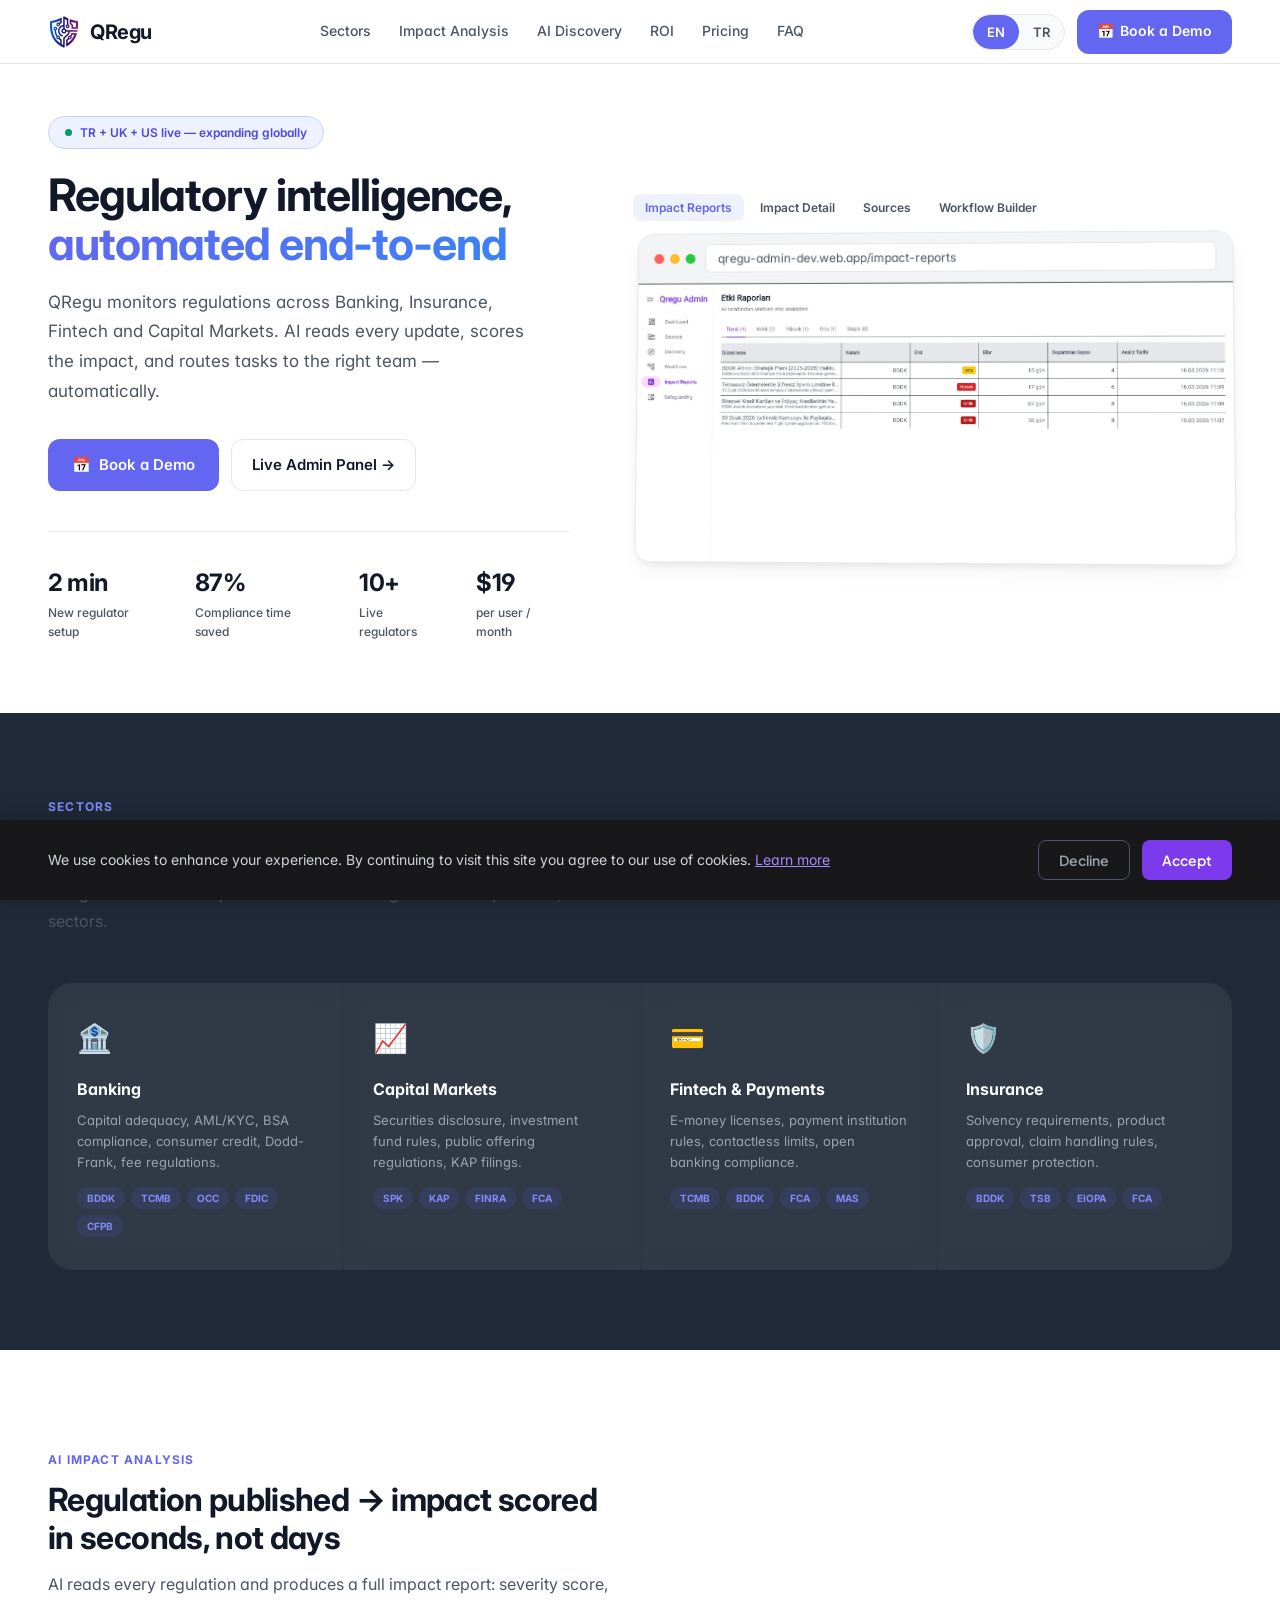
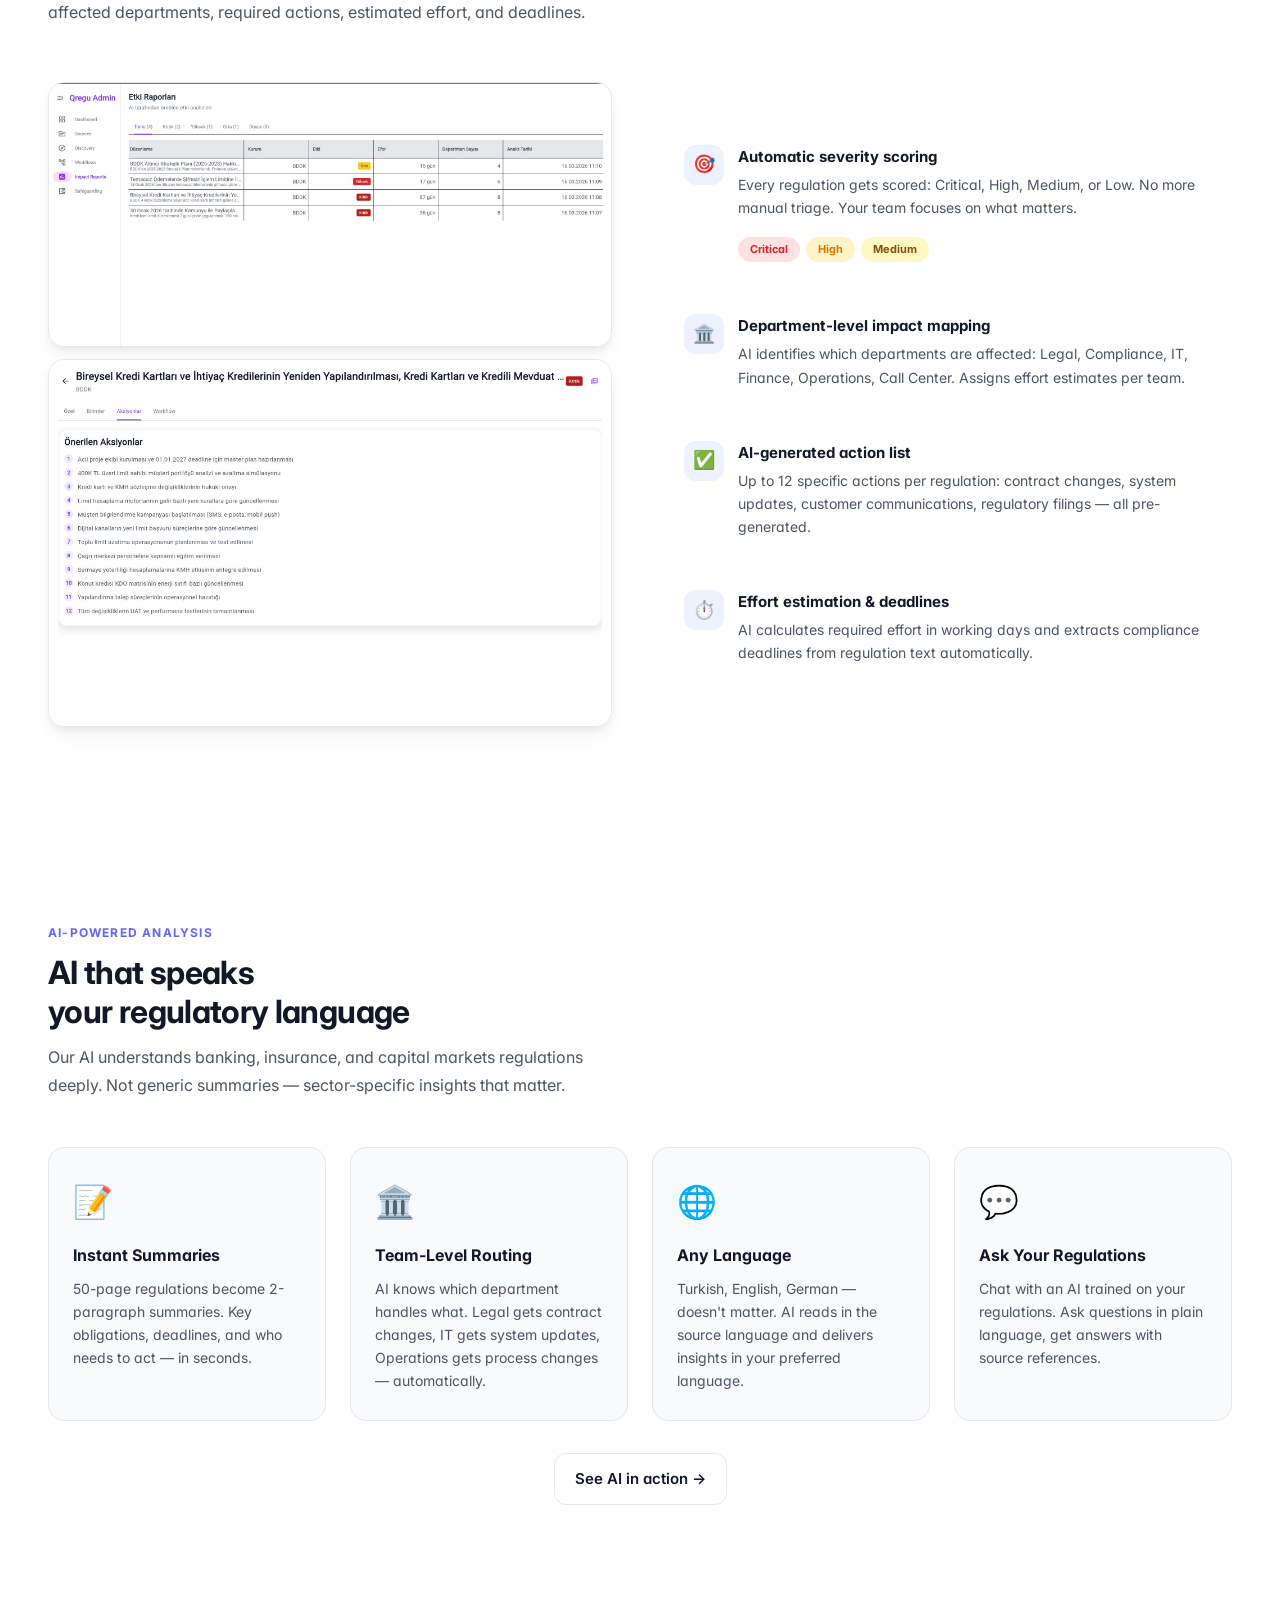
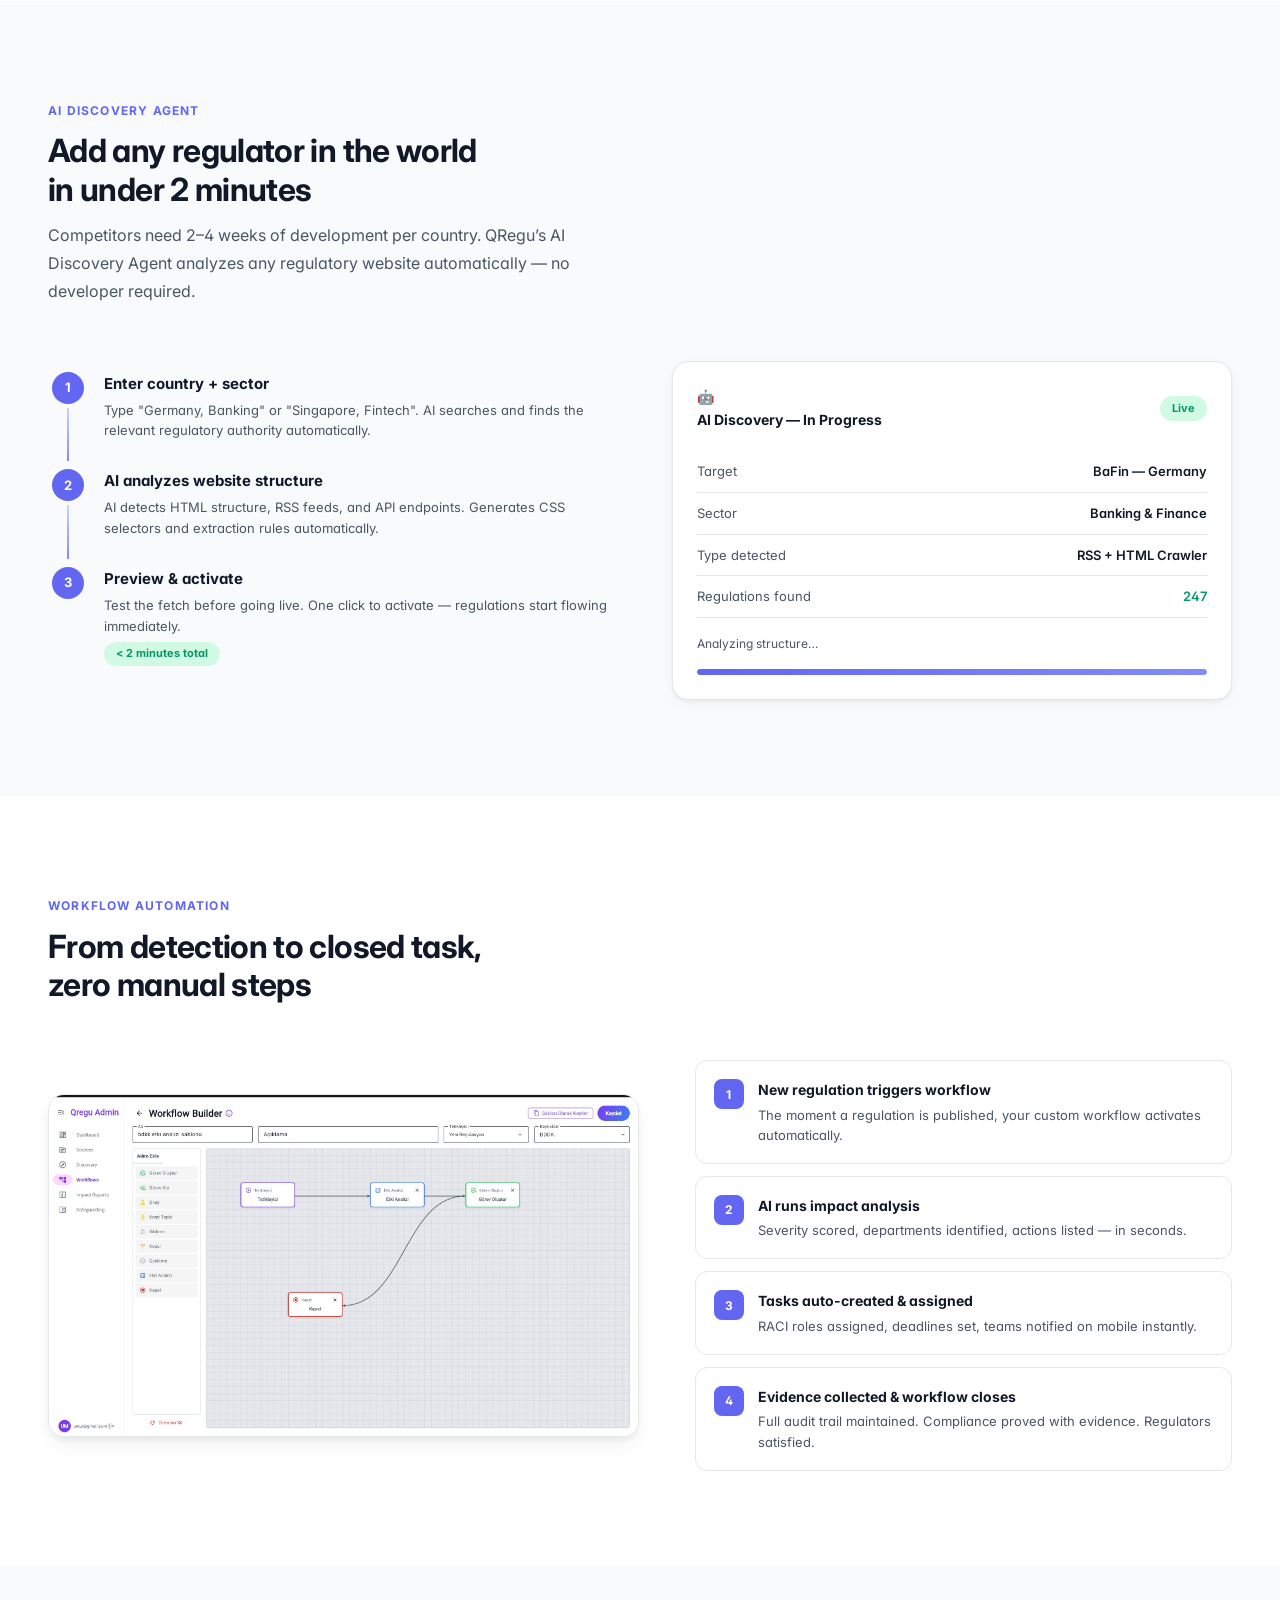
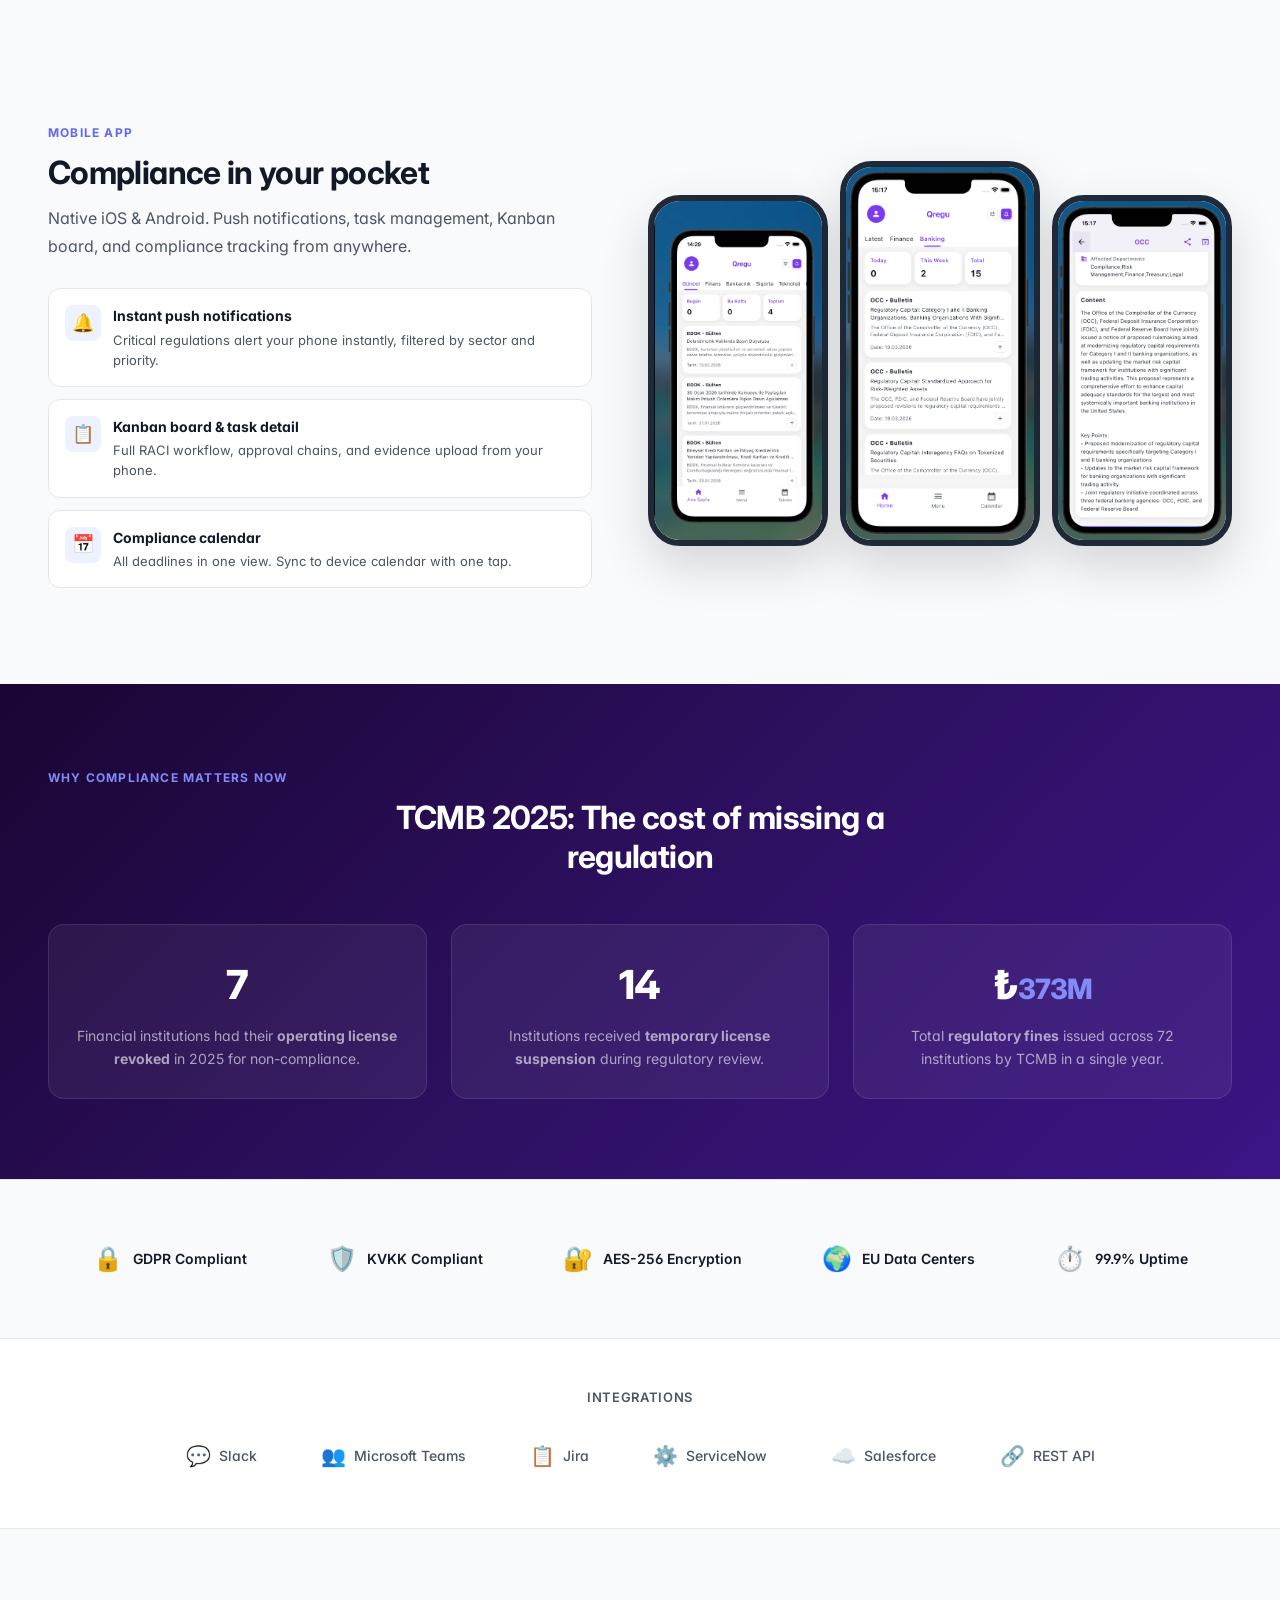
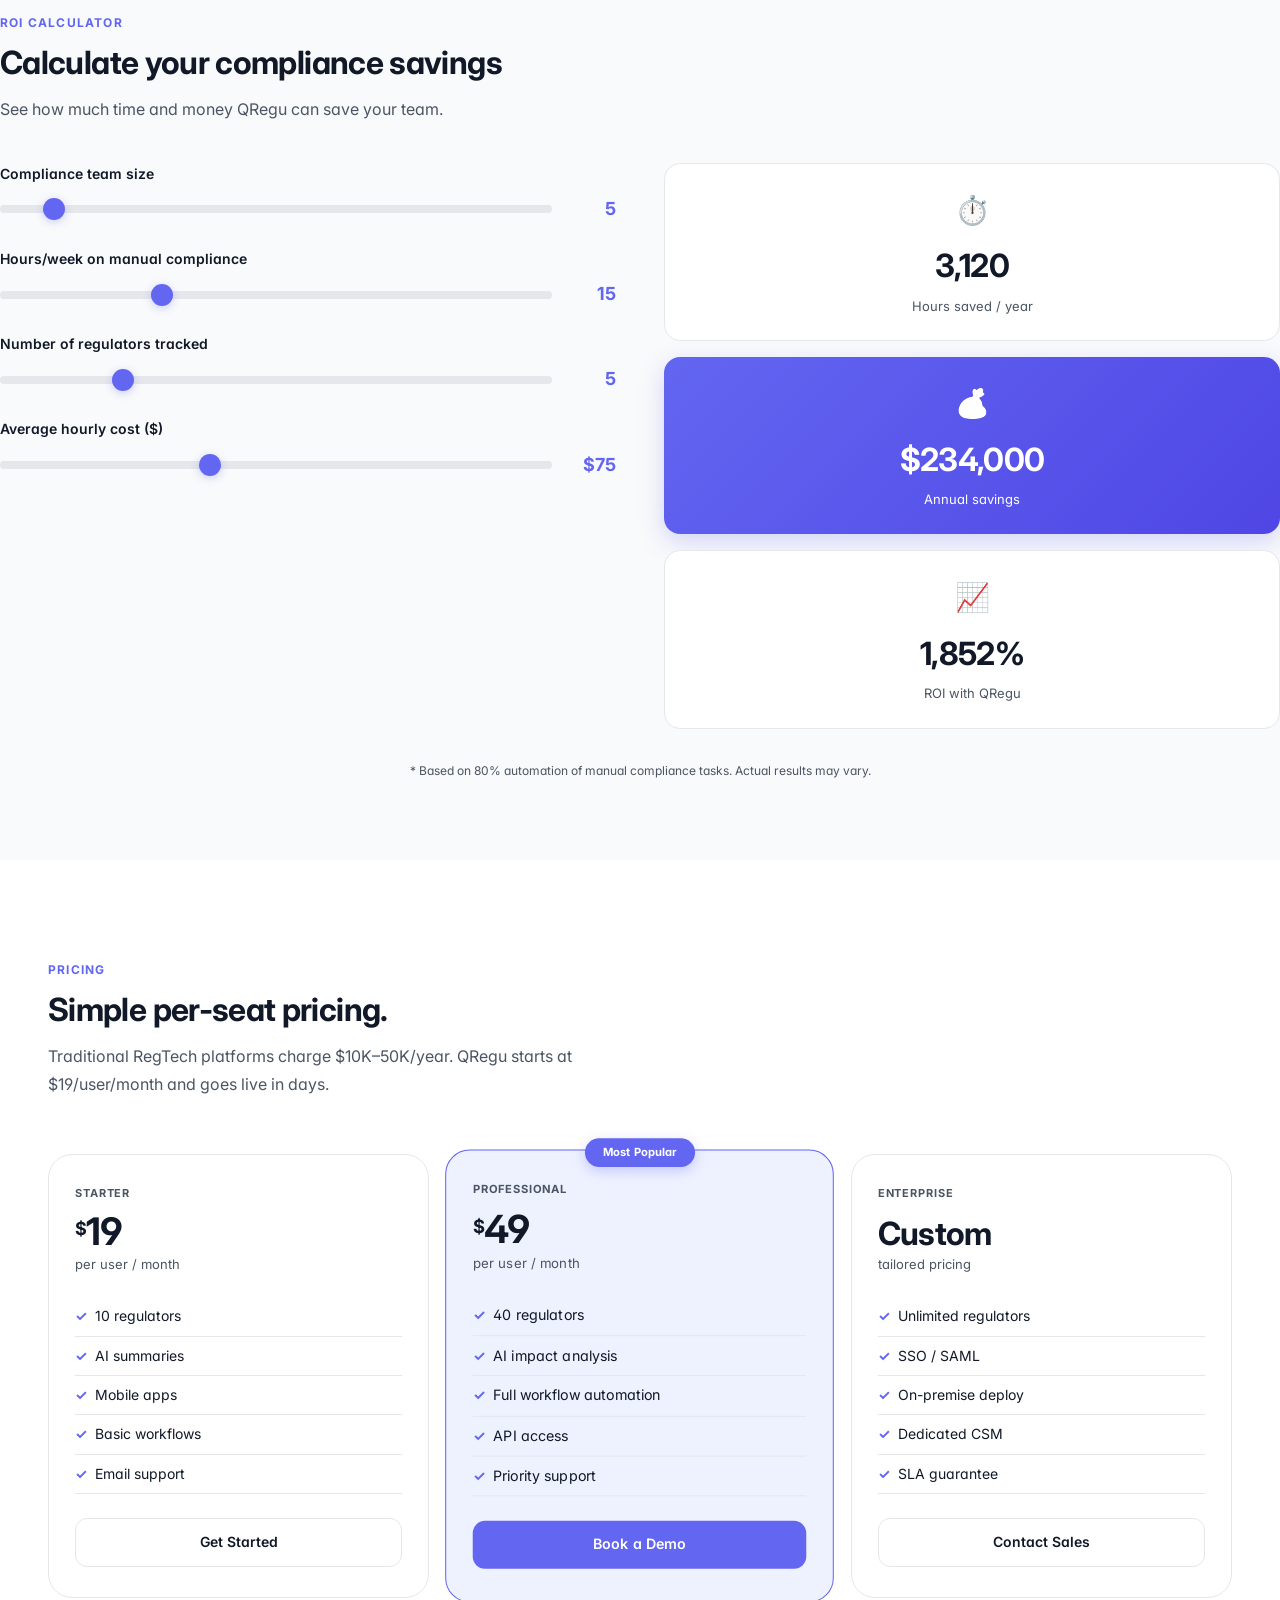
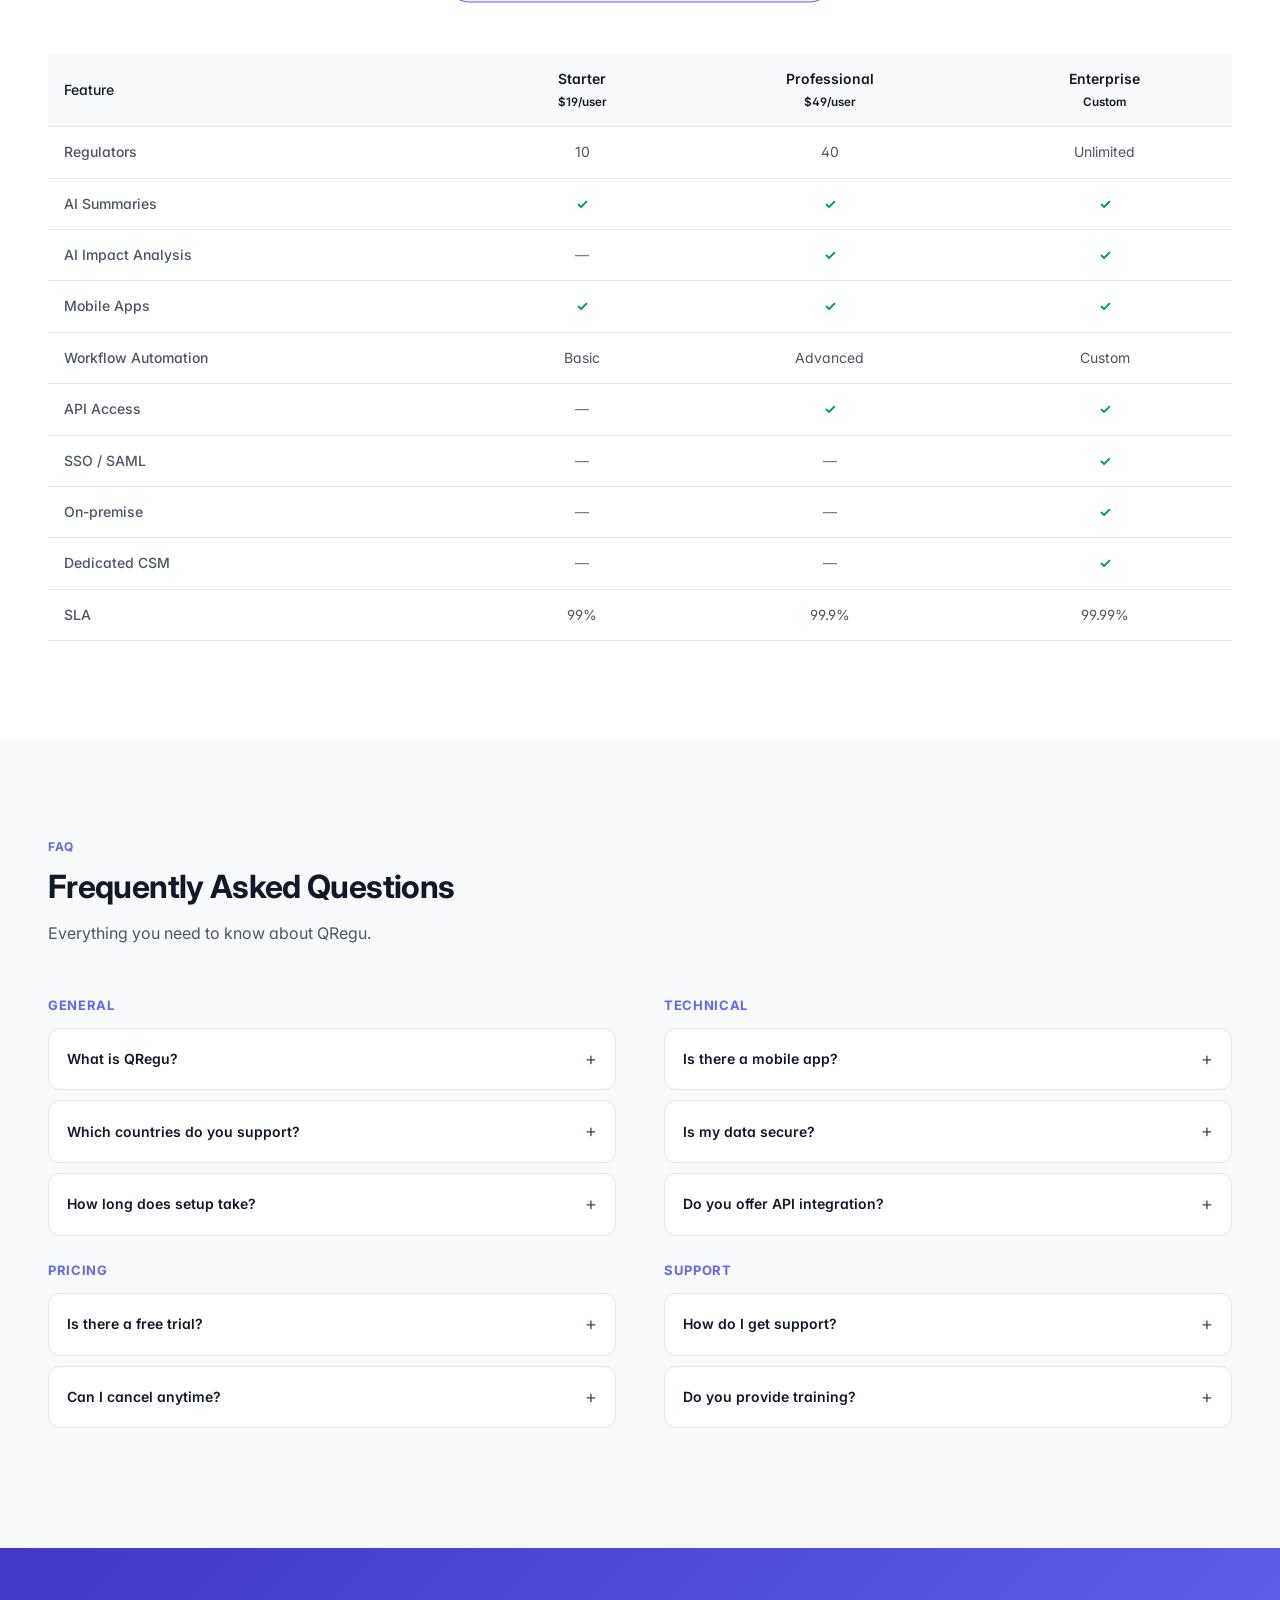
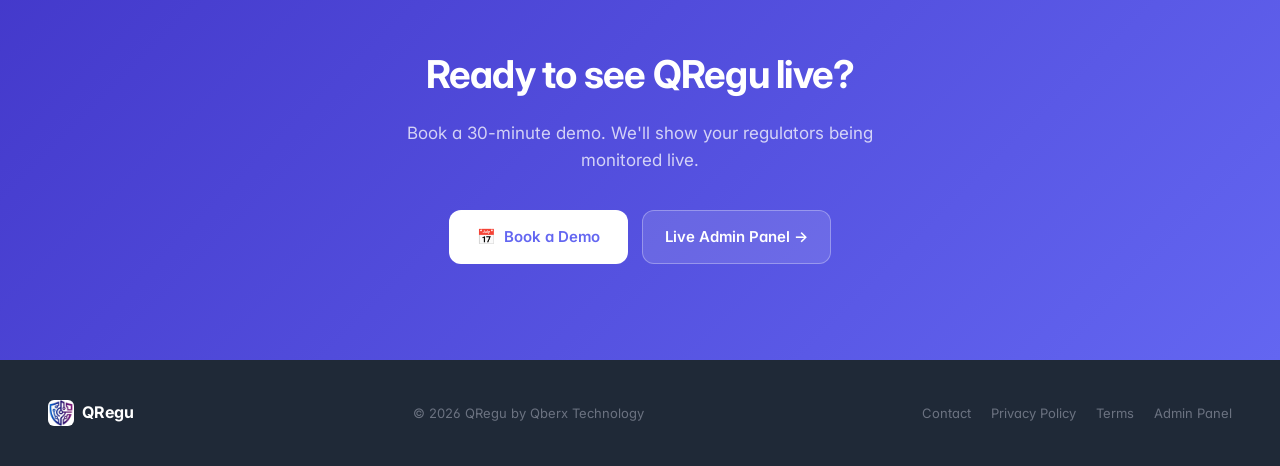
==== commit afe3fe25: "feat: add demo booking popup with Formspree + Calendly integration - Add bilingual popup form (EN/TR" ====
--- a/index.html
+++ b/index.html
@@ -99,7 +99,7 @@
       <button class="lbtn on" id="ben" onclick="setLang('en')" aria-label="Switch to English">EN</button>
       <button class="lbtn" id="btr" onclick="setLang('tr')" aria-label="Türkçe'ye geç">TR</button>
     </div>
-    <a href="https://calendly.com/berker-yenal-qberx/30min" target="_blank" class="btn-cta">
+    <a href="#" onclick="openDemoPopup();return false;" class="btn-cta">
       &#x1F4C5; <span data-l="en" class="on">Book a Demo</span><span data-l="tr">Demo Talep Et</span>
     </a>
     <button class="hamburger" onclick="document.getElementById('mobile-menu').classList.toggle('open')" aria-label="Menu">
@@ -119,11 +119,11 @@
 <!-- HERO -->
 <div style="max-width:1280px;margin:0 auto;padding:116px 48px 72px;display:grid;grid-template-columns:1fr 1.15fr;gap:64px;align-items:center" class="hero-wrap">
   <div>
-    <div class="hero-badge"><div class="live-dot"></div><span data-l="en" class="on">TR + UK live &mdash; SEC &amp; FINRA coming</span><span data-l="tr">TR + UK canl&#305; &mdash; SEC &amp; FINRA geliyor</span></div>
+    <div class="hero-badge"><div class="live-dot"></div><span data-l="en" class="on">TR + UK + US live &mdash; expanding globally</span><span data-l="tr">TR + UK + US canl&#305; &mdash; global geni&#351;leme</span></div>
     <h1><span data-l="en" class="on">Regulatory intelligence,<br><em>automated end-to-end</em></span><span data-l="tr">Mevzuat zekasi,<br><em>u&ccedil;tan uca otomatik</em></span></h1>
     <p class="hero-sub"><span data-l="en" class="on">QRegu monitors regulations across Banking, Insurance, Fintech and Capital Markets. AI reads every update, scores the impact, and routes tasks to the right team &mdash; automatically.</span><span data-l="tr">QRegu Bankacılık, Sigorta, Fintech ve Sermaye Piyasaları genelinde mevzuatları izler. AI her güncellemeyi okur, etkiyi değerlendirir ve görevleri otomatik yönlendirir.</span></p>
     <div class="hero-btns">
-      <a href="https://calendly.com/berker-yenal-qberx/30min" class="btn-primary" target="_blank">&#x1F4C5; <span data-l="en" class="on">Book a Demo</span><span data-l="tr">Demo Talep Et</span></a>
+      <a href="#" onclick="openDemoPopup();return false;" class="btn-primary">&#x1F4C5; <span data-l="en" class="on">Book a Demo</span><span data-l="tr">Demo Talep Et</span></a>
       <a href="https://qregu-admin-dev.web.app" class="btn-ghost" target="_blank"><span data-l="en" class="on">Live Admin Panel &rarr;</span><span data-l="tr">Canl&#305; Admin &rarr;</span></a>
     </div>
     <div class="hero-stats">
@@ -147,25 +147,6 @@
       </div>
       <img id="dbimg" class="bimg" src="" alt="QRegu admin dashboard showing impact reports and regulation monitoring" loading="lazy">
     </div>
-  </div>
-</div>
-
-<!-- LOGOS BAR -->
-<div style="background:var(--surface);border-top:1px solid var(--border);border-bottom:1px solid var(--border);padding:28px 48px">
-  <div style="text-align:center;font-size:11px;font-weight:700;color:var(--muted2);letter-spacing:.1em;text-transform:uppercase;margin-bottom:20px">
-    <span data-l="en" class="on">Live regulatory monitoring</span><span data-l="tr">Canl&#305; mevzuat izleme</span>
-  </div>
-  <div style="display:flex;align-items:center;justify-content:center;gap:32px;flex-wrap:wrap">
-    <span style="display:flex;align-items:center;gap:6px;font-size:13px;font-weight:700;color:var(--muted)"><span style="width:6px;height:6px;border-radius:50%;background:var(--green);display:inline-block"></span>BDDK</span>
-    <span style="display:flex;align-items:center;gap:6px;font-size:13px;font-weight:700;color:var(--muted)"><span style="width:6px;height:6px;border-radius:50%;background:var(--green);display:inline-block"></span>SPK</span>
-    <span style="display:flex;align-items:center;gap:6px;font-size:13px;font-weight:700;color:var(--muted)"><span style="width:6px;height:6px;border-radius:50%;background:var(--green);display:inline-block"></span>TCMB</span>
-    <span style="display:flex;align-items:center;gap:6px;font-size:13px;font-weight:700;color:var(--muted)"><span style="width:6px;height:6px;border-radius:50%;background:var(--green);display:inline-block"></span>MASAK</span>
-    <span style="display:flex;align-items:center;gap:6px;font-size:13px;font-weight:700;color:var(--muted)"><span style="width:6px;height:6px;border-radius:50%;background:var(--green);display:inline-block"></span>KAP</span>
-    <span style="display:flex;align-items:center;gap:6px;font-size:13px;font-weight:700;color:var(--muted)"><span style="width:6px;height:6px;border-radius:50%;background:var(--green);display:inline-block"></span>FCA</span>
-    <span style="display:flex;align-items:center;gap:6px;font-size:13px;font-weight:700;color:var(--muted)"><span style="width:6px;height:6px;border-radius:50%;background:var(--green);display:inline-block"></span>OCC</span>
-    <span style="font-size:13px;font-weight:700;color:#C4C9D4">SEC &rarr;</span>
-    <span style="font-size:13px;font-weight:700;color:#C4C9D4">FINRA &rarr;</span>
-    <span style="font-size:13px;font-weight:700;color:#C4C9D4">BaFin &rarr;</span>
   </div>
 </div>
 
@@ -179,8 +160,8 @@
       <a href="/use-cases/banking.html" class="sector-card">
         <div class="sector-icon">&#x1F3E6;</div>
         <div class="sector-title"><span data-l="en" class="on">Banking</span><span data-l="tr">Bankac&#305;l&#305;k</span></div>
-        <p class="sector-desc"><span data-l="en" class="on">Capital adequacy, AML/KYC, consumer credit, payment systems, fee &amp; tariff regulations.</span><span data-l="tr">Sermaye yeterliliği, AML/KYC, tüketici kredisi, ödeme sistemleri, ücret ve tarife düzenlemeleri.</span></p>
-        <div class="sector-regs"><span class="reg-chip">BDDK</span><span class="reg-chip">TCMB</span><span class="reg-chip">MASAK</span><span class="reg-chip">OCC</span></div>
+        <p class="sector-desc"><span data-l="en" class="on">Capital adequacy, AML/KYC, BSA compliance, consumer credit, Dodd-Frank, fee regulations.</span><span data-l="tr">Sermaye yeterlili&#287;i, AML/KYC, BSA uyumu, t&uuml;ketici kredisi, Dodd-Frank, &uuml;cret d&uuml;zenlemeleri.</span></p>
+        <div class="sector-regs"><span class="reg-chip">BDDK</span><span class="reg-chip">TCMB</span><span class="reg-chip">OCC</span><span class="reg-chip">FDIC</span><span class="reg-chip">CFPB</span></div>
       </a>
       <a href="/use-cases/capital-markets.html" class="sector-card">
         <div class="sector-icon">&#x1F4C8;</div>
@@ -250,6 +231,40 @@
 </div>
 </section>
 
+<!-- LLM POWERED -->
+<section class="llm-section" id="llm">
+<div class="container">
+  <div class="eyebrow"><span data-l="en" class="on">AI-Powered Analysis</span><span data-l="tr">AI Destekli Analiz</span></div>
+  <h2 class="s-title"><span data-l="en" class="on">AI that speaks<br>your regulatory language</span><span data-l="tr">Mevzuat dilinizi<br>konu&#351;an AI</span></h2>
+  <p class="s-sub"><span data-l="en" class="on">Our AI understands banking, insurance, and capital markets regulations deeply. Not generic summaries &mdash; sector-specific insights that matter.</span><span data-l="tr">AI'&#305;m&#305;z bankac&#305;l&#305;k, sigorta ve sermaye piyasalar&#305; mevzuatlar&#305;n&#305; derinlemesine anlar. Genel &ouml;zetler de&#287;il &mdash; &ouml;nemli sekt&ouml;re &ouml;zg&uuml; i&ccedil;g&ouml;r&uuml;ler.</span></p>
+  <div class="llm-grid">
+    <div class="llm-card">
+      <div class="llm-icon">&#x1F4DD;</div>
+      <h3><span data-l="en" class="on">Instant Summaries</span><span data-l="tr">Anl&#305;k &Ouml;zetler</span></h3>
+      <p><span data-l="en" class="on">50-page regulations become 2-paragraph summaries. Key obligations, deadlines, and who needs to act &mdash; in seconds.</span><span data-l="tr">50 sayfalık mevzuatlar 2 paragraflık özete dönüşür. Temel yükümlülükler, son tarihler ve kimin aksiyon alması gerektiği &mdash; saniyeler içinde.</span></p>
+    </div>
+    <div class="llm-card">
+      <div class="llm-icon">&#x1F3DB;&#xFE0F;</div>
+      <h3><span data-l="en" class="on">Team-Level Routing</span><span data-l="tr">Ekip Bazl&#305; Y&ouml;nlendirme</span></h3>
+      <p><span data-l="en" class="on">AI knows which department handles what. Legal gets contract changes, IT gets system updates, Operations gets process changes &mdash; automatically.</span><span data-l="tr">AI hangi departmanın neyi ele aldığını bilir. Hukuk sözleşme değişikliklerini, BT sistem güncellemelerini, Operasyon süreç değişikliklerini alır &mdash; otomatik.</span></p>
+    </div>
+    <div class="llm-card">
+      <div class="llm-icon">&#x1F310;</div>
+      <h3><span data-l="en" class="on">Any Language</span><span data-l="tr">Her Dilde</span></h3>
+      <p><span data-l="en" class="on">Turkish, English, German &mdash; doesn't matter. AI reads in the source language and delivers insights in your preferred language.</span><span data-l="tr">Türkçe, İngilizce, Almanca &mdash; fark etmez. AI kaynak dilde okur ve tercih ettiğiniz dilde içgörüler sunar.</span></p>
+    </div>
+    <div class="llm-card">
+      <div class="llm-icon">&#x1F4AC;</div>
+      <h3><span data-l="en" class="on">Ask Your Regulations</span><span data-l="tr">Mevzuatlar&#305;n&#305;za Sorun</span></h3>
+      <p><span data-l="en" class="on">Chat with an AI trained on your regulations. Ask questions in plain language, get answers with source references.</span><span data-l="tr">Mevzuatlar&#305;n&#305;zda e&#287;itilmi&#351; AI ile sohbet edin. Sade dilde sorun, kaynak referanslar&#305;yla cevap al&#305;n.</span></p>
+    </div>
+  </div>
+  <div style="text-align:center;margin-top:32px">
+    <a href="/features/ai-analysis.html" class="btn-ghost"><span data-l="en" class="on">See AI in action &rarr;</span><span data-l="tr">AI'&#305; i&#351; ba&#351;&#305;nda g&ouml;r&uuml;n &rarr;</span></a>
+  </div>
+</div>
+</section>
+
 <!-- AI DISCOVERY -->
 <div class="discovery-section" id="discovery">
 <div class="container">
@@ -424,7 +439,7 @@
       <div class="pamount"><sup>$</sup>19</div>
       <div class="pperiod"><span data-l="en" class="on">per user / month</span><span data-l="tr">kullan&#305;c&#305; / ay</span></div>
       <ul class="plist"><li><span data-l="en" class="on">10 regulators</span><span data-l="tr">10 regulat&ouml;r</span></li><li><span data-l="en" class="on">AI summaries</span><span data-l="tr">AI &ouml;zetleri</span></li><li><span data-l="en" class="on">Mobile apps</span><span data-l="tr">Mobil uygulamalar</span></li><li><span data-l="en" class="on">Basic workflows</span><span data-l="tr">Temel i&#351; ak&#305;&#351;lar&#305;</span></li><li><span data-l="en" class="on">Email support</span><span data-l="tr">E-posta deste&#287;i</span></li></ul>
-      <a href="https://calendly.com/berker-yenal-qberx/30min" class="pbtn outline" target="_blank"><span data-l="en" class="on">Get Started</span><span data-l="tr">Ba&#351;la</span></a>
+      <a href="#" onclick="openDemoPopup();return false;" class="pbtn outline"><span data-l="en" class="on">Get Started</span><span data-l="tr">Ba&#351;la</span></a>
     </div>
     <div class="pc feat">
       <div class="flabel">Most Popular</div>
@@ -432,14 +447,14 @@
       <div class="pamount"><sup>$</sup>49</div>
       <div class="pperiod"><span data-l="en" class="on">per user / month</span><span data-l="tr">kullan&#305;c&#305; / ay</span></div>
       <ul class="plist"><li><span data-l="en" class="on">40 regulators</span><span data-l="tr">40 regulat&ouml;r</span></li><li><span data-l="en" class="on">AI impact analysis</span><span data-l="tr">AI etki analizi</span></li><li><span data-l="en" class="on">Full workflow automation</span><span data-l="tr">Tam i&#351; ak&#305;&#351;&#305; otomasyonu</span></li><li><span data-l="en" class="on">API access</span><span data-l="tr">API eri&#351;imi</span></li><li><span data-l="en" class="on">Priority support</span><span data-l="tr">&Ouml;ncelikli destek</span></li></ul>
-      <a href="https://calendly.com/berker-yenal-qberx/30min" class="pbtn fill" target="_blank"><span data-l="en" class="on">Book a Demo</span><span data-l="tr">Demo Talep Et</span></a>
+      <a href="#" onclick="openDemoPopup();return false;" class="pbtn fill"><span data-l="en" class="on">Book a Demo</span><span data-l="tr">Demo Talep Et</span></a>
     </div>
     <div class="pc">
       <div class="ptier">Enterprise</div>
       <div class="pamount" style="font-size:32px;padding-top:6px">Custom</div>
       <div class="pperiod"><span data-l="en" class="on">tailored pricing</span><span data-l="tr">&ouml;zel fiyatland&#305;rma</span></div>
       <ul class="plist"><li><span data-l="en" class="on">Unlimited regulators</span><span data-l="tr">S&#305;n&#305;rs&#305;z regulat&ouml;r</span></li><li><span data-l="en" class="on">SSO / SAML</span><span data-l="tr">SSO / SAML</span></li><li><span data-l="en" class="on">On-premise deploy</span><span data-l="tr">On-premise</span></li><li><span data-l="en" class="on">Dedicated CSM</span><span data-l="tr">&Ouml;zel m&uuml;&#351;teri y&ouml;neticisi</span></li><li><span data-l="en" class="on">SLA guarantee</span><span data-l="tr">SLA garantisi</span></li></ul>
-      <a href="https://calendly.com/berker-yenal-qberx/30min" class="pbtn outline" target="_blank"><span data-l="en" class="on">Contact Sales</span><span data-l="tr">Sat&#305;&#351; Ekibi</span></a>
+      <a href="#" onclick="openDemoPopup();return false;" class="pbtn outline"><span data-l="en" class="on">Contact Sales</span><span data-l="tr">Sat&#305;&#351; Ekibi</span></a>
     </div>
   </div>
 
@@ -602,7 +617,7 @@
     <h2><span data-l="en" class="on">Ready to see QRegu live?</span><span data-l="tr">QRegu'yu canl&#305; g&ouml;rmeye haz&#305;r m&#305;s&#305;n&#305;z?</span></h2>
     <p class="cta-sub"><span data-l="en" class="on">Book a 30-minute demo. We'll show your regulators being monitored live.</span><span data-l="tr">30 dakikalık demo rezervasyonu yapın. Regulatörlerinizin canlı izlendiğini gösterelim.</span></p>
     <div class="cta-btns">
-      <a href="https://calendly.com/berker-yenal-qberx/30min" class="btn-primary" target="_blank" style="background:white;color:var(--p);font-size:15px;padding:14px 28px">&#x1F4C5; <span data-l="en" class="on">Book a Demo</span><span data-l="tr">Demo Talep Et</span></a>
+      <a href="#" onclick="openDemoPopup();return false;" class="btn-primary" style="background:white;color:var(--p);font-size:15px;padding:14px 28px">&#x1F4C5; <span data-l="en" class="on">Book a Demo</span><span data-l="tr">Demo Talep Et</span></a>
       <a href="https://qregu-admin-dev.web.app" class="btn-ghost" target="_blank" style="background:rgba(255,255,255,.12);color:white;border-color:rgba(255,255,255,.3);font-size:15px;padding:14px 22px"><span data-l="en" class="on">Live Admin Panel &rarr;</span><span data-l="tr">Canl&#305; Admin &rarr;</span></a>
     </div>
   </div>
--- a/styles.css
+++ b/styles.css
@@ -435,8 +435,8 @@
 .usecase-header{text-align:center;margin-bottom:32px}
 .usecase-icon{font-size:56px;margin-bottom:16px;display:inline-block;padding:20px;background:var(--pb);border-radius:var(--r-xl)}
 .usecase-regs{display:flex;justify-content:center;gap:8px;flex-wrap:wrap;margin-bottom:48px}
-.usecase-section{margin-bottom:56px}
-.usecase-section h2{font-size:24px;font-weight:700;margin-bottom:24px;color:var(--ink)}
+.usecase-section{margin-bottom:32px}
+.usecase-section h2{font-size:24px;font-weight:700;margin-bottom:16px;color:var(--ink)}
 .usecase-grid{display:grid;grid-template-columns:repeat(auto-fit,minmax(260px,1fr));gap:20px}
 .usecase-card{background:var(--surface);border:1px solid var(--border);border-radius:var(--r-lg);padding:24px;transition:all var(--dur) var(--ease)}
 .usecase-card:hover{border-color:var(--pbd);box-shadow:var(--shadow);transform:translateY(-4px)}
@@ -482,6 +482,24 @@
 .related-card:hover{border-color:var(--p);background:var(--pb);transform:translateY(-4px)}
 .related-icon{font-size:28px;transition:transform var(--dur) var(--ease)}
 .related-card:hover .related-icon{transform:scale(1.1)}
+
+/* LLM SECTION */
+.llm-section{background:var(--white);padding:96px 48px}
+.llm-grid{display:grid;grid-template-columns:repeat(4,1fr);gap:24px;margin-top:48px}
+.llm-card{background:var(--surface);border:1px solid var(--border);border-radius:var(--r-lg);padding:28px 24px;transition:all var(--dur) var(--ease)}
+.llm-card:hover{border-color:var(--pbd);box-shadow:var(--shadowl);transform:translateY(-4px)}
+.llm-icon{font-size:32px;margin-bottom:16px;transition:transform var(--dur) var(--ease)}
+.llm-card:hover .llm-icon{transform:scale(1.1)}
+.llm-card h3{font-size:16px;font-weight:700;color:var(--ink);margin-bottom:8px}
+.llm-card p{font-size:14px;color:var(--muted);line-height:1.65}
+
+@media(max-width:1024px){
+  .llm-grid{grid-template-columns:1fr 1fr}
+  .llm-section{padding:64px 24px}
+}
+@media(max-width:640px){
+  .llm-grid{grid-template-columns:1fr}
+}
 
 /* ROI CALCULATOR */
 .roi-section{background:var(--surface);padding:80px 0}
@@ -521,4 +539,28 @@
   .form-row{grid-template-columns:1fr}
   .related-grid{grid-template-columns:1fr}
   .scenario-timeline{grid-template-columns:1fr}
-}+}
+
+/* DEMO POPUP */
+.demo-overlay{position:fixed;inset:0;background:rgba(0,0,0,0.5);backdrop-filter:blur(4px);z-index:1000;display:flex;align-items:center;justify-content:center;opacity:0;visibility:hidden;transition:all var(--dur) var(--ease)}
+.demo-overlay.open{opacity:1;visibility:visible}
+.demo-popup{background:white;border-radius:var(--r-lg);padding:32px;width:90%;max-width:420px;box-shadow:var(--shadow-xl);transform:scale(0.95) translateY(20px);transition:transform var(--dur) var(--ease)}
+.demo-overlay.open .demo-popup{transform:scale(1) translateY(0)}
+.demo-close{position:absolute;top:16px;right:16px;background:none;border:none;font-size:24px;color:var(--muted);cursor:pointer;width:32px;height:32px;display:flex;align-items:center;justify-content:center;border-radius:var(--r-sm);transition:all var(--dur-fast)}
+.demo-close:hover{background:var(--surface);color:var(--ink)}
+.demo-popup{position:relative}
+.demo-popup h3{font-size:22px;font-weight:700;color:var(--ink);margin-bottom:6px}
+.demo-popup .demo-sub{font-size:14px;color:var(--muted);margin-bottom:24px}
+.demo-form{display:flex;flex-direction:column;gap:16px}
+.demo-field{display:flex;flex-direction:column;gap:6px}
+.demo-field label{font-size:13px;font-weight:600;color:var(--ink)}
+.demo-field input,.demo-field select{padding:12px 14px;border:1.5px solid var(--border);border-radius:var(--r-sm);font-family:var(--font);font-size:14px;color:var(--ink);transition:all var(--dur-fast);outline:none}
+.demo-field input:focus,.demo-field select:focus{border-color:var(--p);box-shadow:0 0 0 3px var(--pb)}
+.demo-field input::placeholder{color:var(--muted2)}
+.demo-submit{background:var(--p);color:white;border:none;padding:14px;border-radius:var(--r);font-family:var(--font);font-size:15px;font-weight:600;cursor:pointer;transition:all var(--dur);display:flex;align-items:center;justify-content:center;gap:8px;margin-top:8px}
+.demo-submit:hover{background:var(--pd);transform:translateY(-2px);box-shadow:0 8px 20px rgba(99,102,241,0.3)}
+.demo-submit:disabled{opacity:0.7;cursor:not-allowed;transform:none}
+.demo-submit .spinner{width:18px;height:18px;border:2px solid rgba(255,255,255,0.3);border-top-color:white;border-radius:50%;animation:spin 0.8s linear infinite;display:none}
+.demo-submit.loading .spinner{display:block}
+.demo-submit.loading span{display:none}
+@keyframes spin{to{transform:rotate(360deg)}}
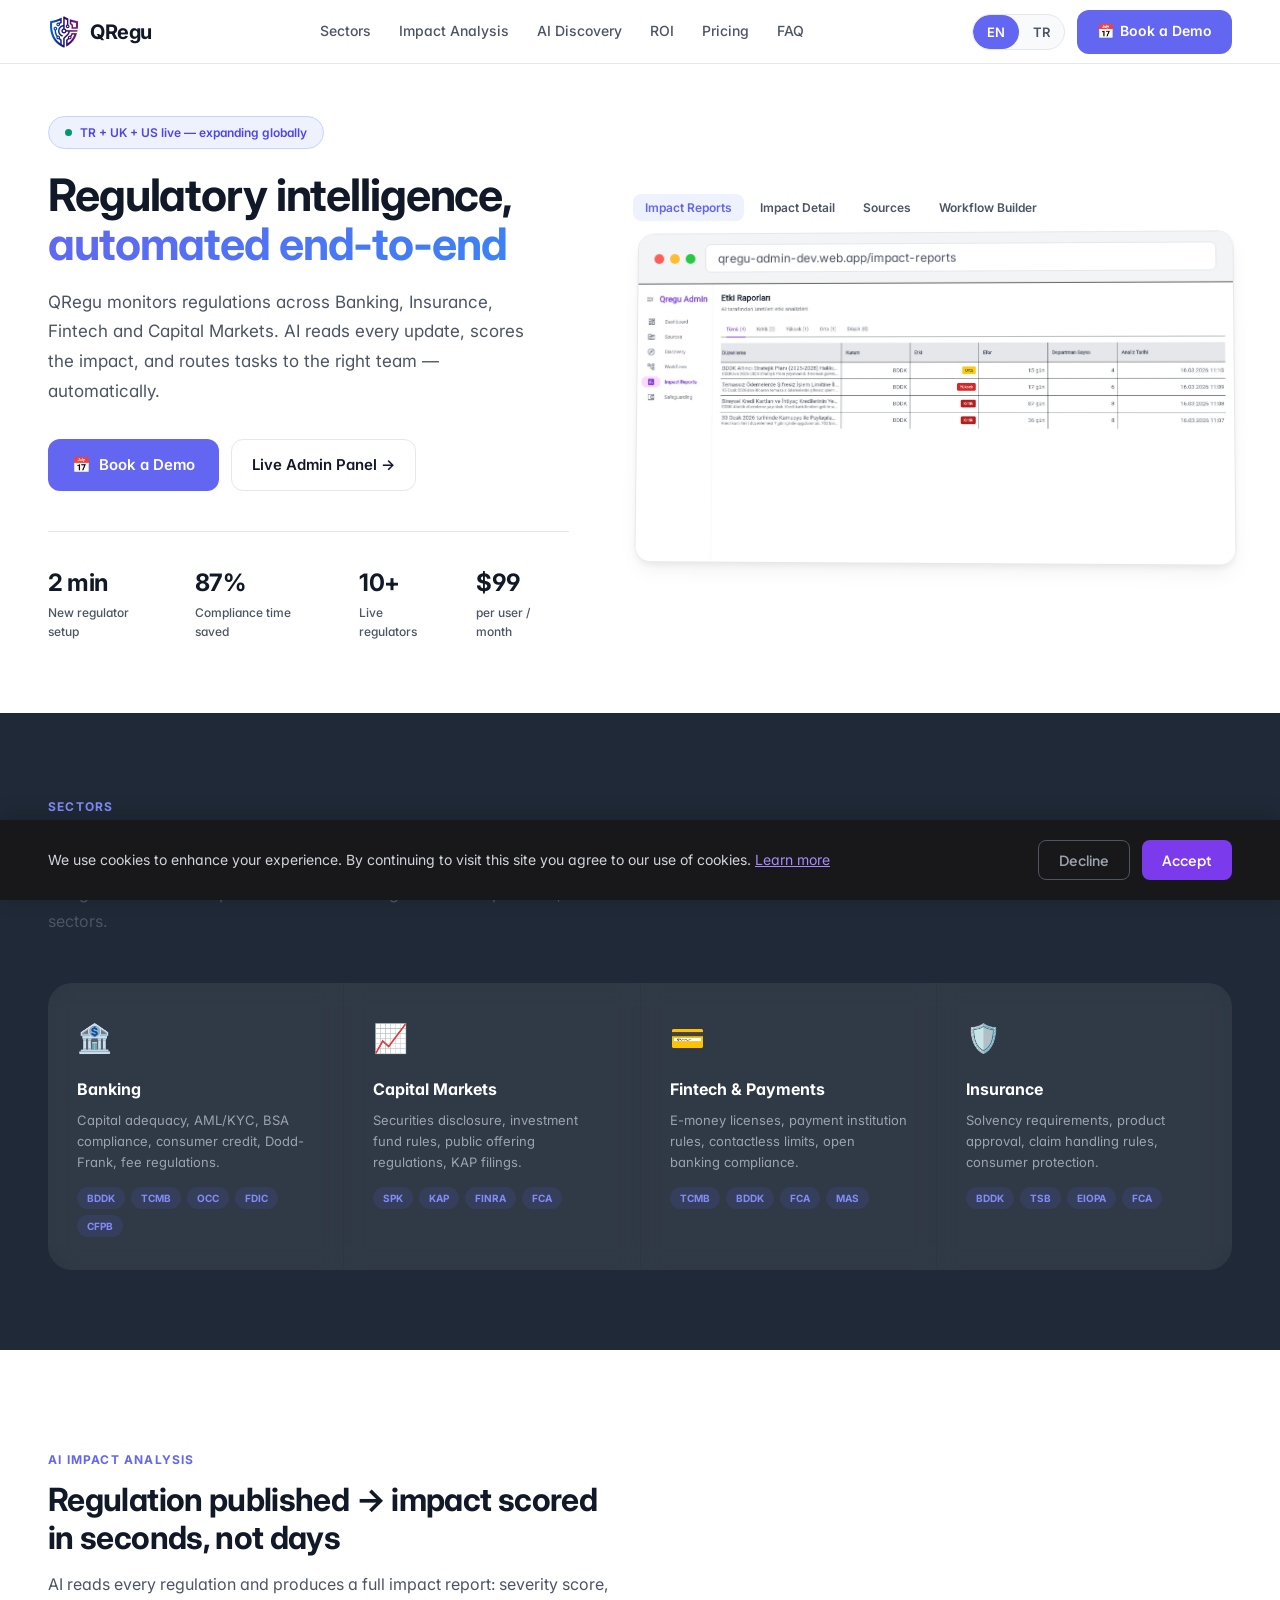
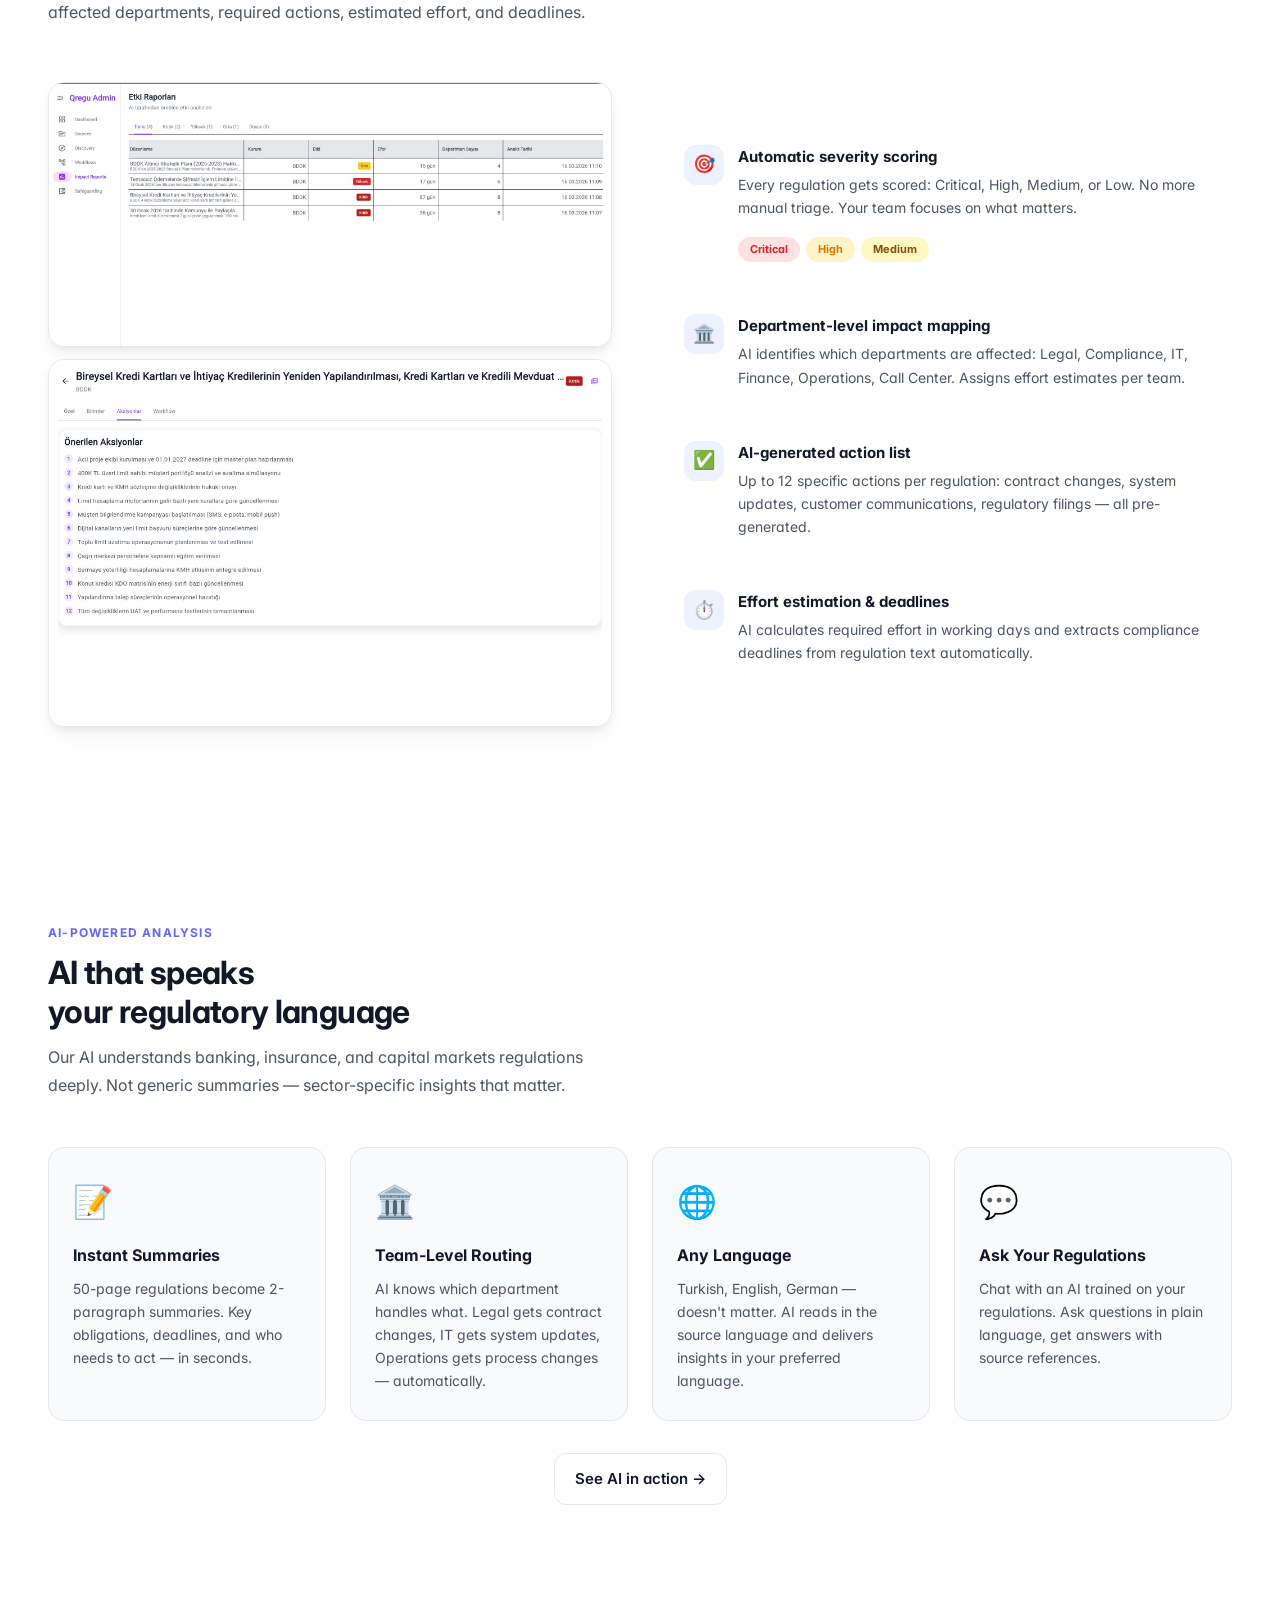
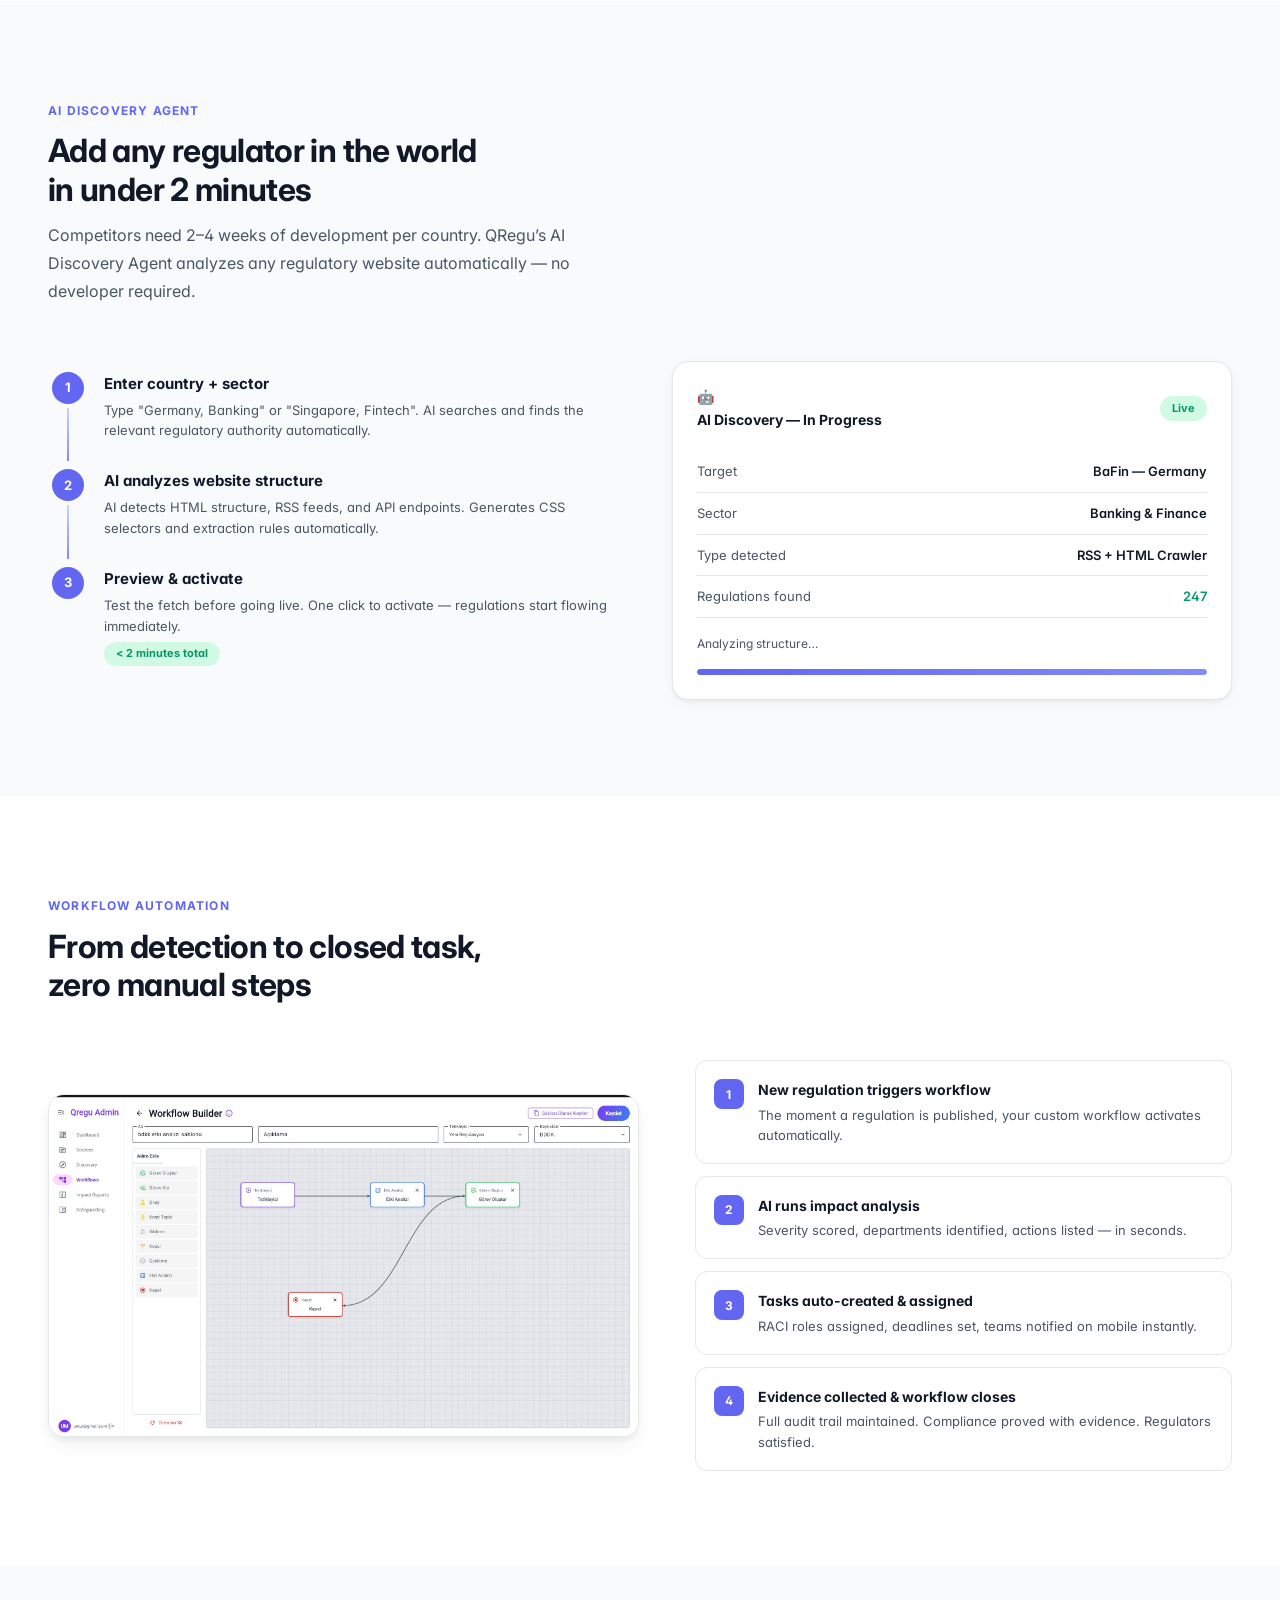
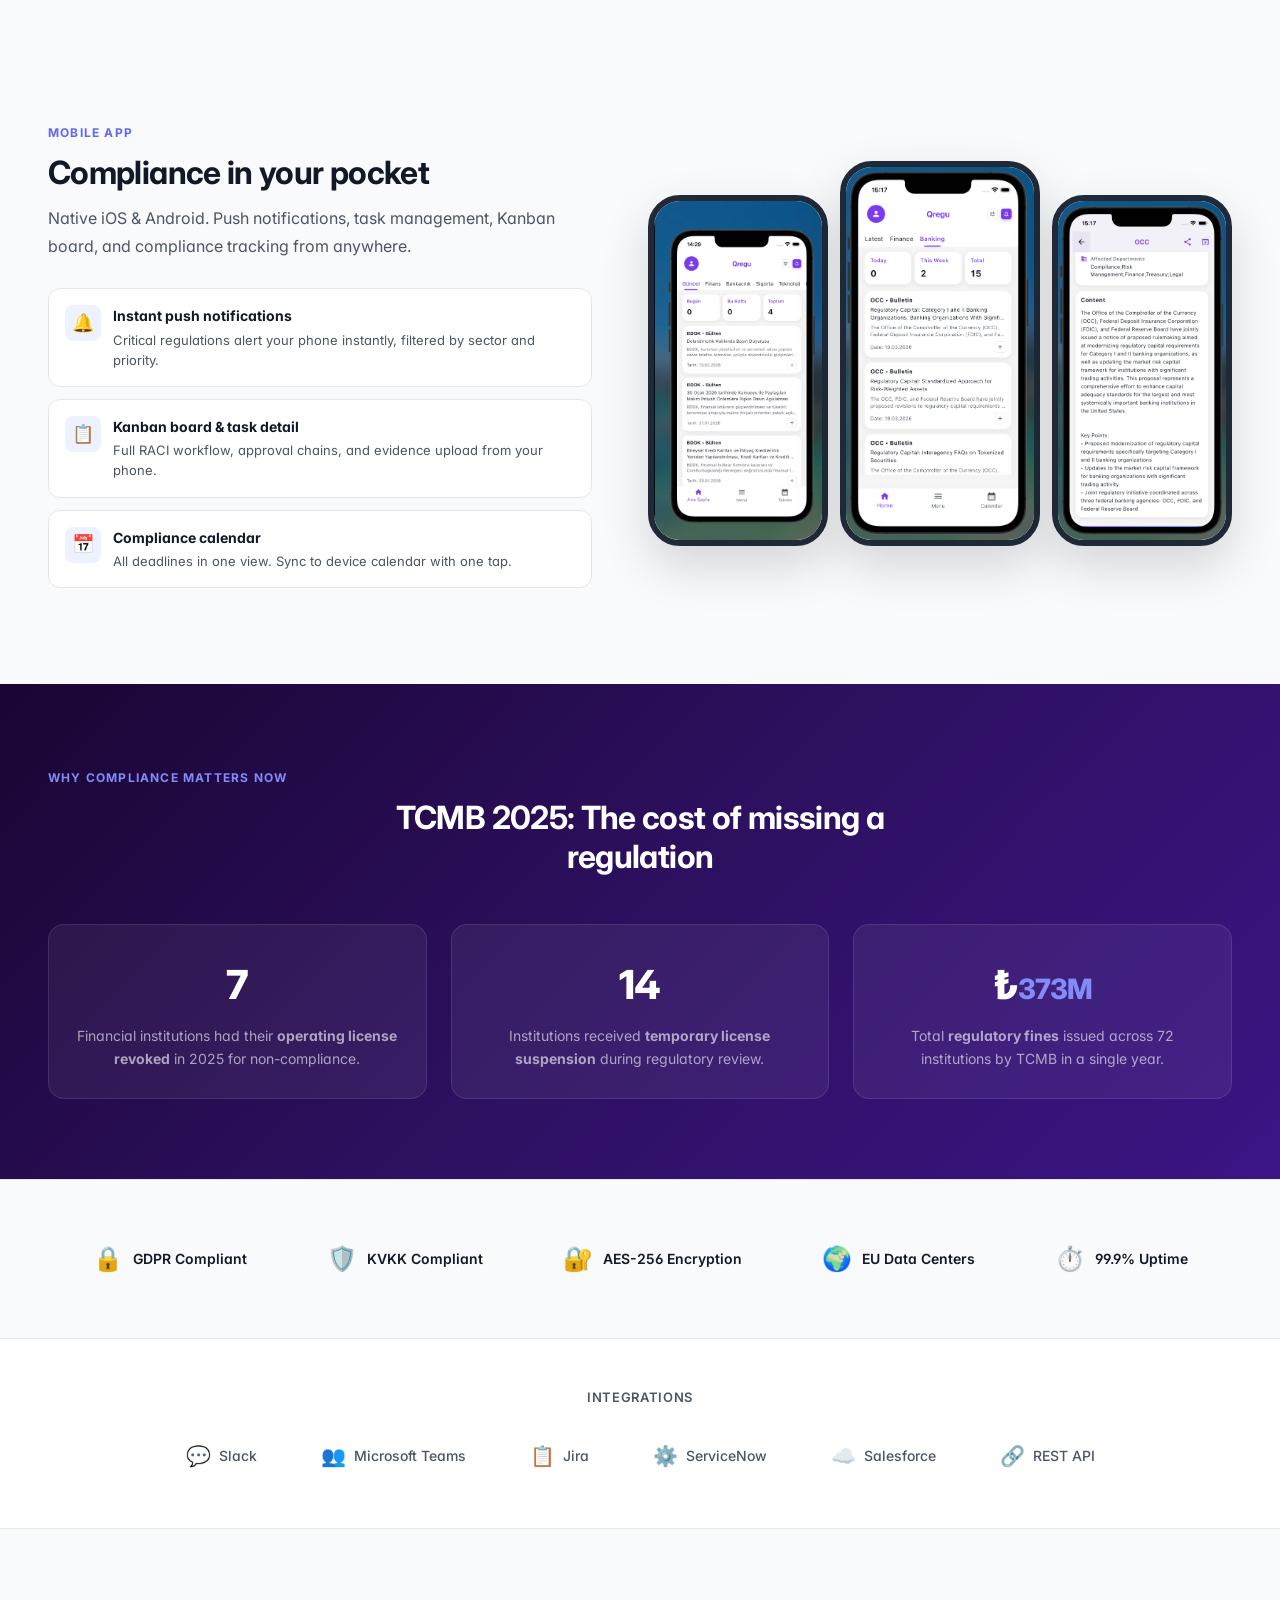
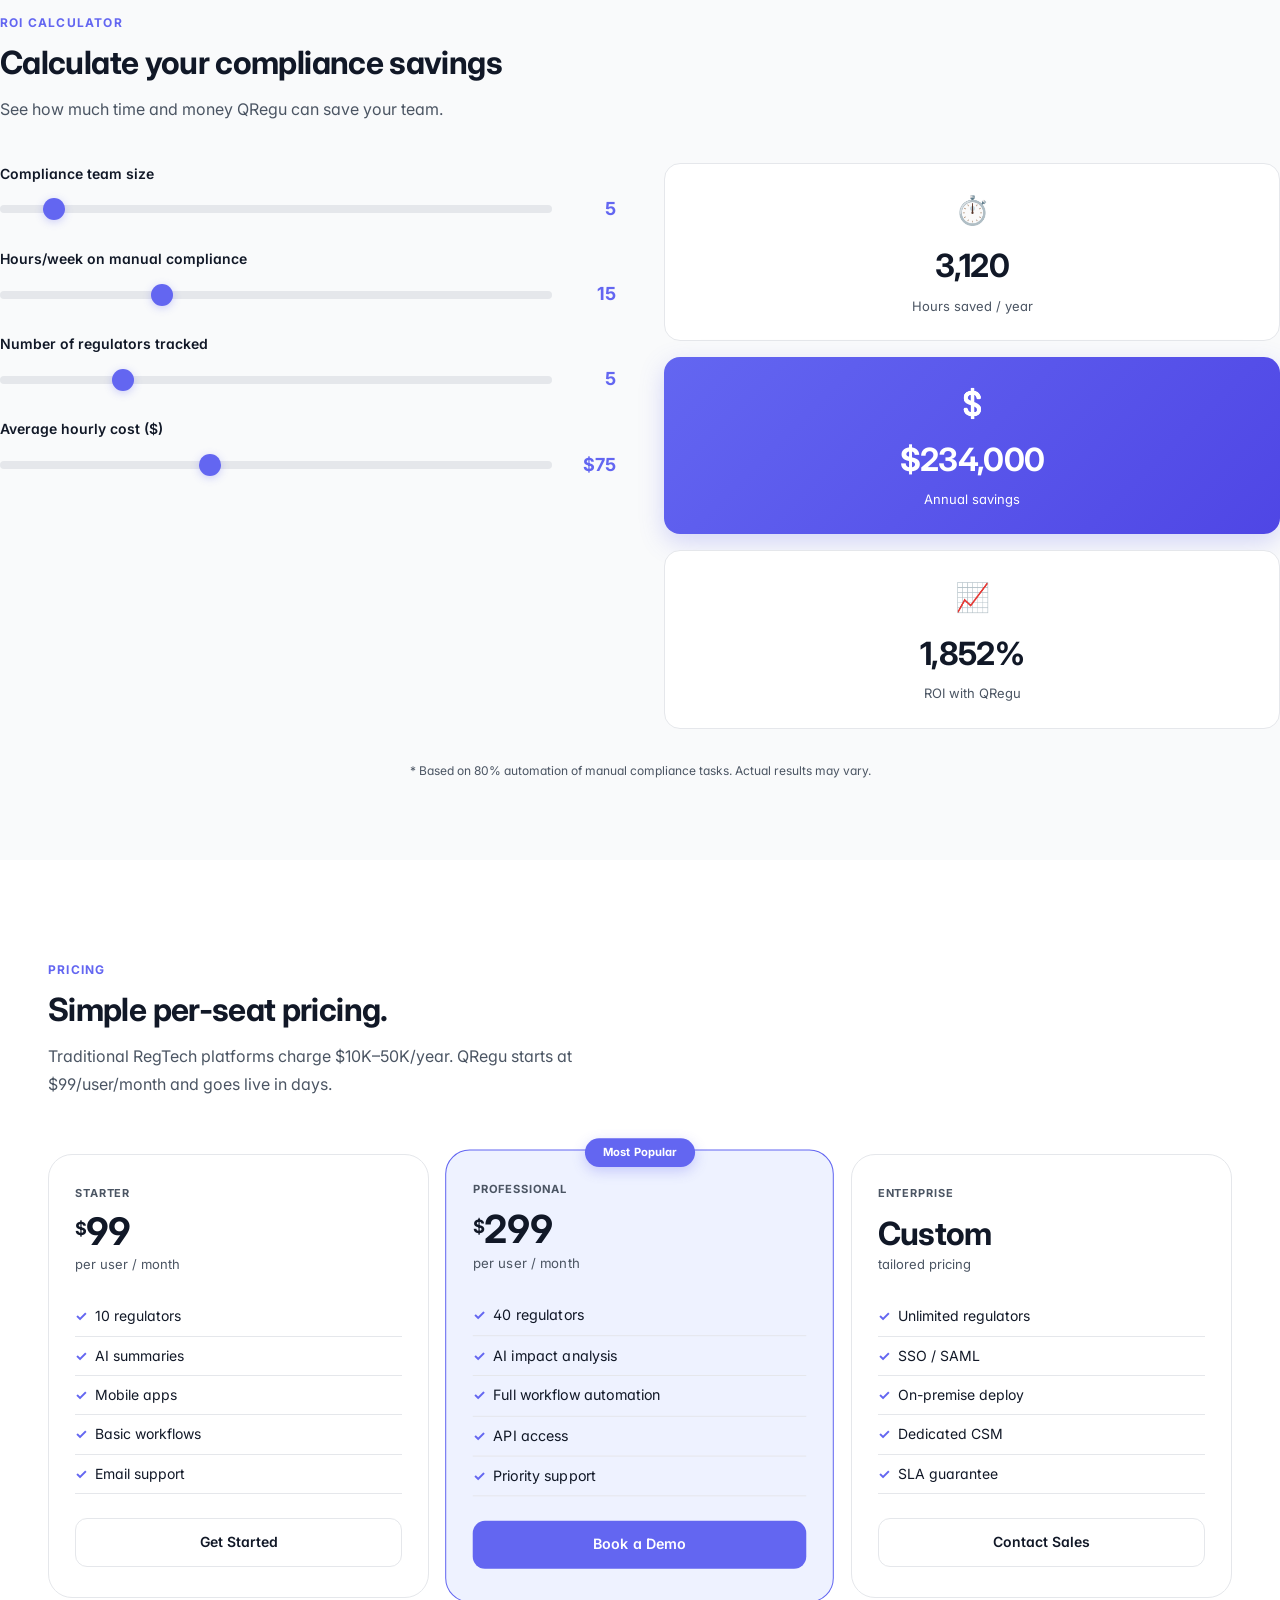
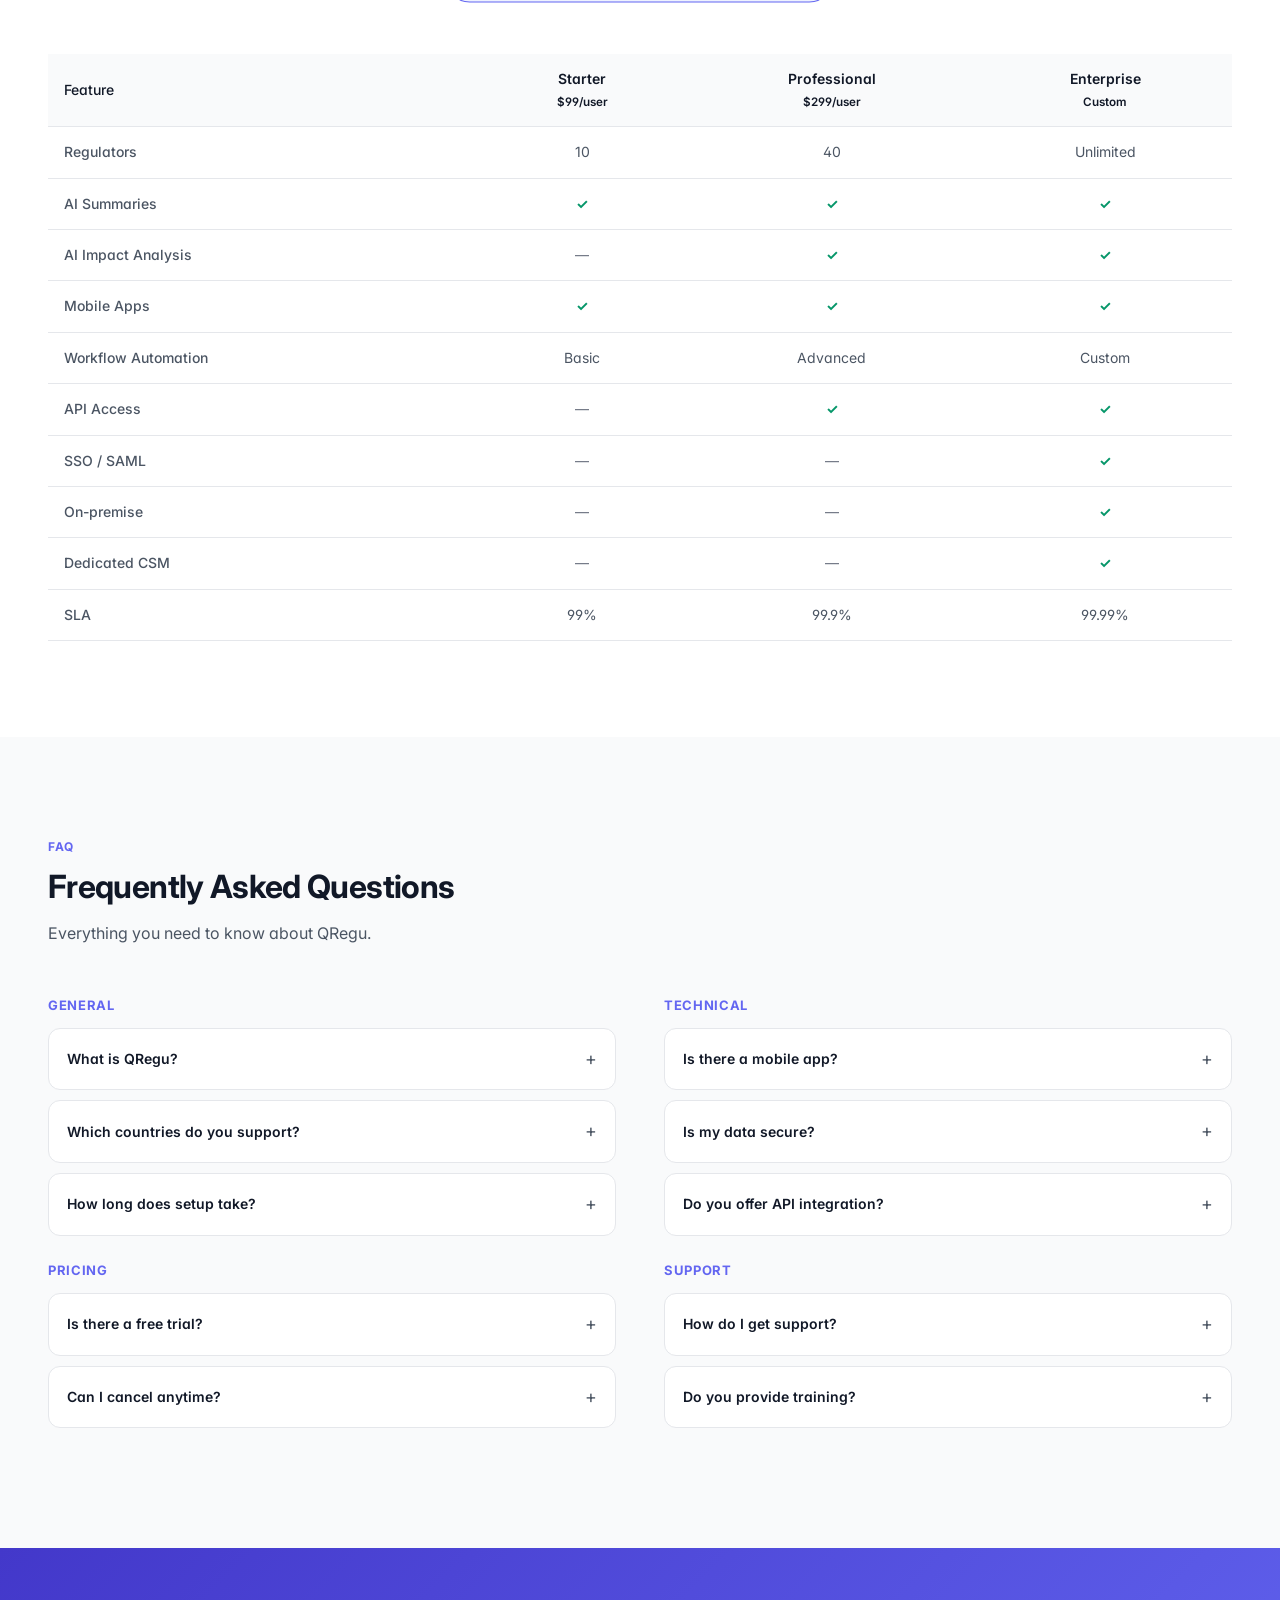
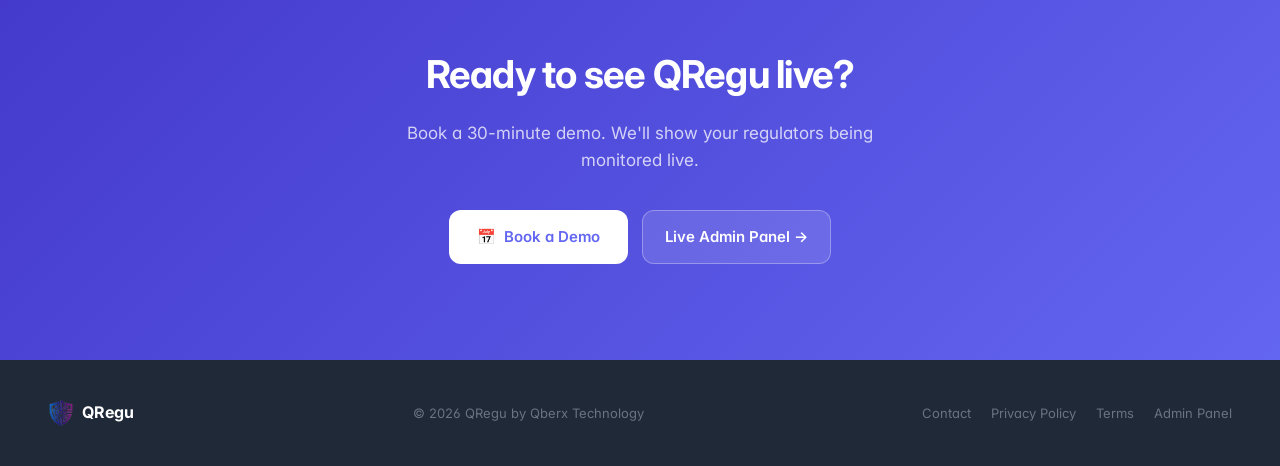
==== commit 326c30d8: "fix: update pricing, transparent logo, ROI icon, and use-case spacing - Starter $19 → $99, Professio" ====
--- a/index.html
+++ b/index.html
@@ -51,7 +51,7 @@
   "url": "https://qregu.com",
   "offers": {
     "@type": "Offer",
-    "price": "19",
+    "price": "99",
     "priceCurrency": "USD"
   },
   "provider": {
@@ -130,7 +130,7 @@
       <div><span class="sn">2 min</span><span id="s1en" data-l="en">New regulator setup</span><span id="s1tr" data-l="tr">Yeni regulat&ouml;r kurulumu</span></div>
       <div><span class="sn">87%</span><span id="s2en" data-l="en">Compliance time saved</span><span id="s2tr" data-l="tr">Uyum s&uuml;resi tasarrufu</span></div>
       <div><span class="sn">10+</span><span id="s3en" data-l="en">Live regulators</span><span id="s3tr" data-l="tr">Canl&#305; regulat&ouml;r</span></div>
-      <div><span class="sn">$19</span><span id="s4en" data-l="en">per user / month</span><span id="s4tr" data-l="tr">kullan&#305;c&#305; / ay</span></div>
+      <div><span class="sn">$99</span><span id="s4en" data-l="en">per user / month</span><span id="s4tr" data-l="tr">kullan&#305;c&#305; / ay</span></div>
     </div>
   </div>
   <div>
@@ -411,7 +411,7 @@
         <div class="roi-result-label"><span data-l="en" class="on">Hours saved / year</span><span data-l="tr">Y&#305;ll&#305;k tasarruf edilen saat</span></div>
       </div>
       <div class="roi-result-card highlight">
-        <div class="roi-result-icon">&#x1F4B0;</div>
+        <div class="roi-result-icon">💲</div>
         <div class="roi-result-value">$<span id="roi-money-saved">234,000</span></div>
         <div class="roi-result-label"><span data-l="en" class="on">Annual savings</span><span data-l="tr">Y&#305;ll&#305;k tasarruf</span></div>
       </div>
@@ -432,11 +432,11 @@
 <div class="container">
   <div class="eyebrow">Pricing</div>
   <h2 class="s-title"><span data-l="en" class="on">Simple per-seat pricing.</span><span data-l="tr">Basit kullan&#305;c&#305; ba&#351;&#305;na fiyatland&#305;rma.</span></h2>
-  <p class="s-sub"><span data-l="en" class="on">Traditional RegTech platforms charge $10K&ndash;50K/year. QRegu starts at $19/user/month and goes live in days.</span><span data-l="tr">Geleneksel RegTech platformlar&#305; y&#305;lda $10K&ndash;50K al&#305;r. QRegu $19/kullan&#305;c&#305;/ay'dan ba&#351;lar ve g&uuml;nler i&ccedil;inde devreye al&#305;n&#305;r.</span></p>
+  <p class="s-sub"><span data-l="en" class="on">Traditional RegTech platforms charge $10K&ndash;50K/year. QRegu starts at $99/user/month and goes live in days.</span><span data-l="tr">Geleneksel RegTech platformlar&#305; y&#305;lda $10K&ndash;50K al&#305;r. QRegu $99/kullan&#305;c&#305;/ay'dan ba&#351;lar ve g&uuml;nler i&ccedil;inde devreye al&#305;n&#305;r.</span></p>
   <div class="pricing-grid">
     <div class="pc">
       <div class="ptier">Starter</div>
-      <div class="pamount"><sup>$</sup>19</div>
+      <div class="pamount"><sup>$</sup>99</div>
       <div class="pperiod"><span data-l="en" class="on">per user / month</span><span data-l="tr">kullan&#305;c&#305; / ay</span></div>
       <ul class="plist"><li><span data-l="en" class="on">10 regulators</span><span data-l="tr">10 regulat&ouml;r</span></li><li><span data-l="en" class="on">AI summaries</span><span data-l="tr">AI &ouml;zetleri</span></li><li><span data-l="en" class="on">Mobile apps</span><span data-l="tr">Mobil uygulamalar</span></li><li><span data-l="en" class="on">Basic workflows</span><span data-l="tr">Temel i&#351; ak&#305;&#351;lar&#305;</span></li><li><span data-l="en" class="on">Email support</span><span data-l="tr">E-posta deste&#287;i</span></li></ul>
       <a href="#" onclick="openDemoPopup();return false;" class="pbtn outline"><span data-l="en" class="on">Get Started</span><span data-l="tr">Ba&#351;la</span></a>
@@ -444,7 +444,7 @@
     <div class="pc feat">
       <div class="flabel">Most Popular</div>
       <div class="ptier">Professional</div>
-      <div class="pamount"><sup>$</sup>49</div>
+      <div class="pamount"><sup>$</sup>299</div>
       <div class="pperiod"><span data-l="en" class="on">per user / month</span><span data-l="tr">kullan&#305;c&#305; / ay</span></div>
       <ul class="plist"><li><span data-l="en" class="on">40 regulators</span><span data-l="tr">40 regulat&ouml;r</span></li><li><span data-l="en" class="on">AI impact analysis</span><span data-l="tr">AI etki analizi</span></li><li><span data-l="en" class="on">Full workflow automation</span><span data-l="tr">Tam i&#351; ak&#305;&#351;&#305; otomasyonu</span></li><li><span data-l="en" class="on">API access</span><span data-l="tr">API eri&#351;imi</span></li><li><span data-l="en" class="on">Priority support</span><span data-l="tr">&Ouml;ncelikli destek</span></li></ul>
       <a href="#" onclick="openDemoPopup();return false;" class="pbtn fill"><span data-l="en" class="on">Book a Demo</span><span data-l="tr">Demo Talep Et</span></a>
@@ -464,8 +464,8 @@
       <thead>
         <tr>
           <th><span data-l="en" class="on">Feature</span><span data-l="tr">Özellik</span></th>
-          <th>Starter<br><small>$19/user</small></th>
-          <th>Professional<br><small>$49/user</small></th>
+          <th>Starter<br><small>$99/user</small></th>
+          <th>Professional<br><small>$299/user</small></th>
           <th>Enterprise<br><small>Custom</small></th>
         </tr>
       </thead>
--- a/styles.css
+++ b/styles.css
@@ -359,7 +359,7 @@
 }
 
 /* CONTACT PAGE */
-.page-container{max-width:600px;margin:0 auto;padding:120px 24px 80px}
+.page-container{max-width:720px;margin:0 auto;padding:120px 24px 80px}
 .page-title{font-size:36px;font-weight:800;margin-bottom:8px;letter-spacing:-1px;text-align:center}
 .page-subtitle{color:var(--muted);margin-bottom:48px;text-align:center}
 .back-link{display:inline-flex;align-items:center;gap:8px;color:var(--muted);text-decoration:none;font-size:14px;margin-bottom:24px}
@@ -369,8 +369,8 @@
 .contact-form{display:flex;flex-direction:column;gap:20px}
 .form-group{display:flex;flex-direction:column;gap:6px}
 .form-row{display:grid;grid-template-columns:1fr 1fr;gap:16px}
-.form-label{font-size:14px;font-weight:600;color:var(--ink)}
-.form-label .req{color:#EF4444}
+.form-label{font-size:14px;font-weight:600;color:var(--ink);display:flex;align-items:center;gap:4px}
+.form-label .req{color:#EF4444;line-height:1}
 .form-input,.form-select,.form-textarea{
   width:100%;
   padding:12px 16px;
@@ -380,7 +380,8 @@
   font-size:15px;
   background:var(--white);
   color:var(--ink);
-  transition:all var(--dur) var(--ease)
+  transition:all var(--dur) var(--ease);
+  box-sizing:border-box
 }
 .form-input:hover,.form-select:hover,.form-textarea:hover{
   border-color:var(--pbd)
@@ -435,8 +436,8 @@
 .usecase-header{text-align:center;margin-bottom:32px}
 .usecase-icon{font-size:56px;margin-bottom:16px;display:inline-block;padding:20px;background:var(--pb);border-radius:var(--r-xl)}
 .usecase-regs{display:flex;justify-content:center;gap:8px;flex-wrap:wrap;margin-bottom:48px}
-.usecase-section{margin-bottom:32px}
-.usecase-section h2{font-size:24px;font-weight:700;margin-bottom:16px;color:var(--ink)}
+.usecase-section{margin-bottom:16px;padding:24px 0}
+.usecase-section h2{font-size:22px;font-weight:700;margin-bottom:10px;margin-top:0;color:var(--ink)}
 .usecase-grid{display:grid;grid-template-columns:repeat(auto-fit,minmax(260px,1fr));gap:20px}
 .usecase-card{background:var(--surface);border:1px solid var(--border);border-radius:var(--r-lg);padding:24px;transition:all var(--dur) var(--ease)}
 .usecase-card:hover{border-color:var(--pbd);box-shadow:var(--shadow);transform:translateY(-4px)}
@@ -453,11 +454,11 @@
 .solution-content h3{font-size:16px;font-weight:600;margin-bottom:6px}
 .solution-content p{font-size:14px;color:var(--muted);line-height:1.6}
 
-.scenario-box{background:var(--surface);border:1px solid var(--border);border-radius:var(--r-lg);padding:28px;transition:all var(--dur) var(--ease)}
+.scenario-box{background:var(--surface);border:1px solid var(--border);border-radius:var(--r-lg);padding:20px;transition:all var(--dur) var(--ease)}
 .scenario-box:hover{box-shadow:var(--shadow)}
-.scenario-trigger{font-size:15px;margin-bottom:20px;padding-bottom:16px;border-bottom:1px solid var(--border)}
-.scenario-timeline{display:grid;grid-template-columns:repeat(auto-fit,minmax(180px,1fr));gap:16px}
-.scenario-day{background:white;border:1px solid var(--border);border-radius:var(--r);padding:16px;transition:all var(--dur) var(--ease)}
+.scenario-trigger{font-size:15px;margin-bottom:14px;padding-bottom:12px;border-bottom:1px solid var(--border)}
+.scenario-timeline{display:grid;grid-template-columns:repeat(auto-fit,minmax(180px,1fr));gap:12px}
+.scenario-day{background:white;border:1px solid var(--border);border-radius:var(--r);padding:12px;transition:all var(--dur) var(--ease)}
 .scenario-day:hover{border-color:var(--pbd);transform:translateY(-2px)}
 .day-label{display:inline-block;background:var(--p);color:white;font-size:11px;font-weight:700;padding:4px 12px;border-radius:var(--r-full);margin-bottom:12px}
 .scenario-day ul{list-style:none;padding:0}
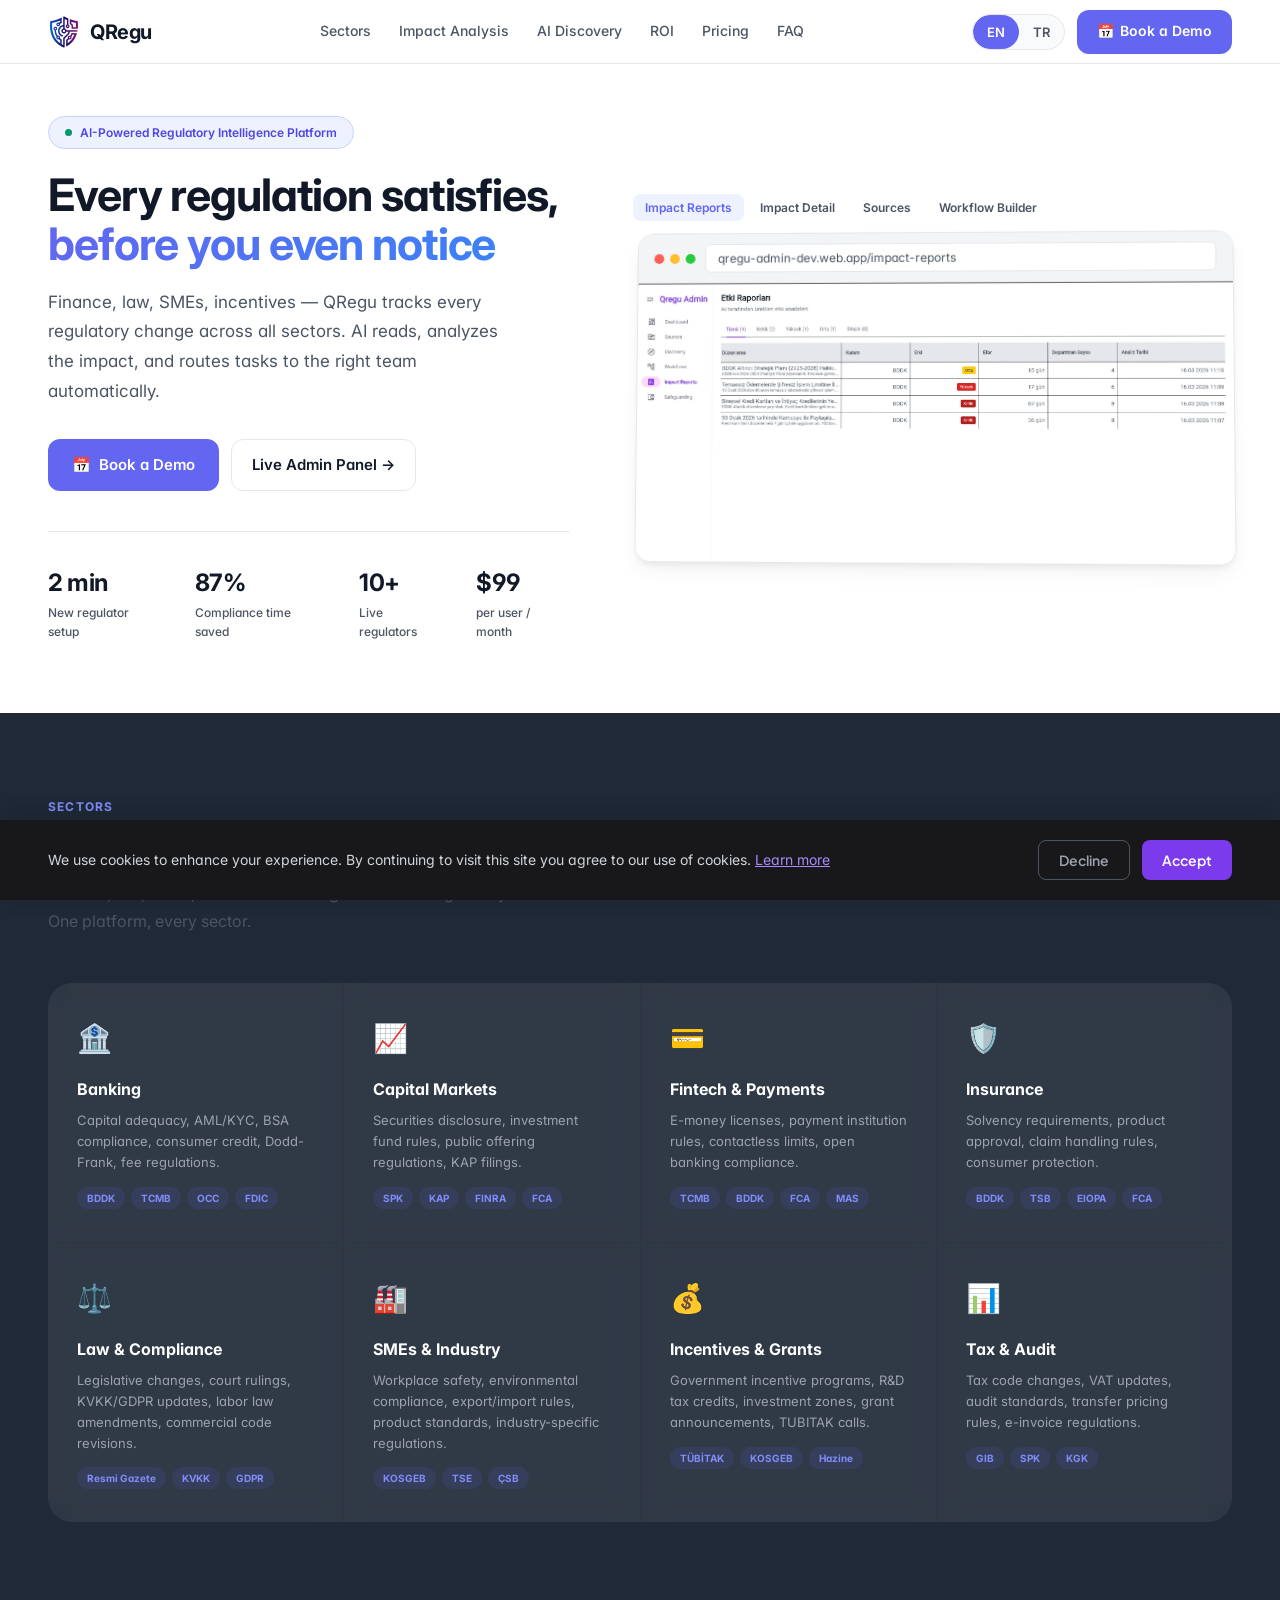
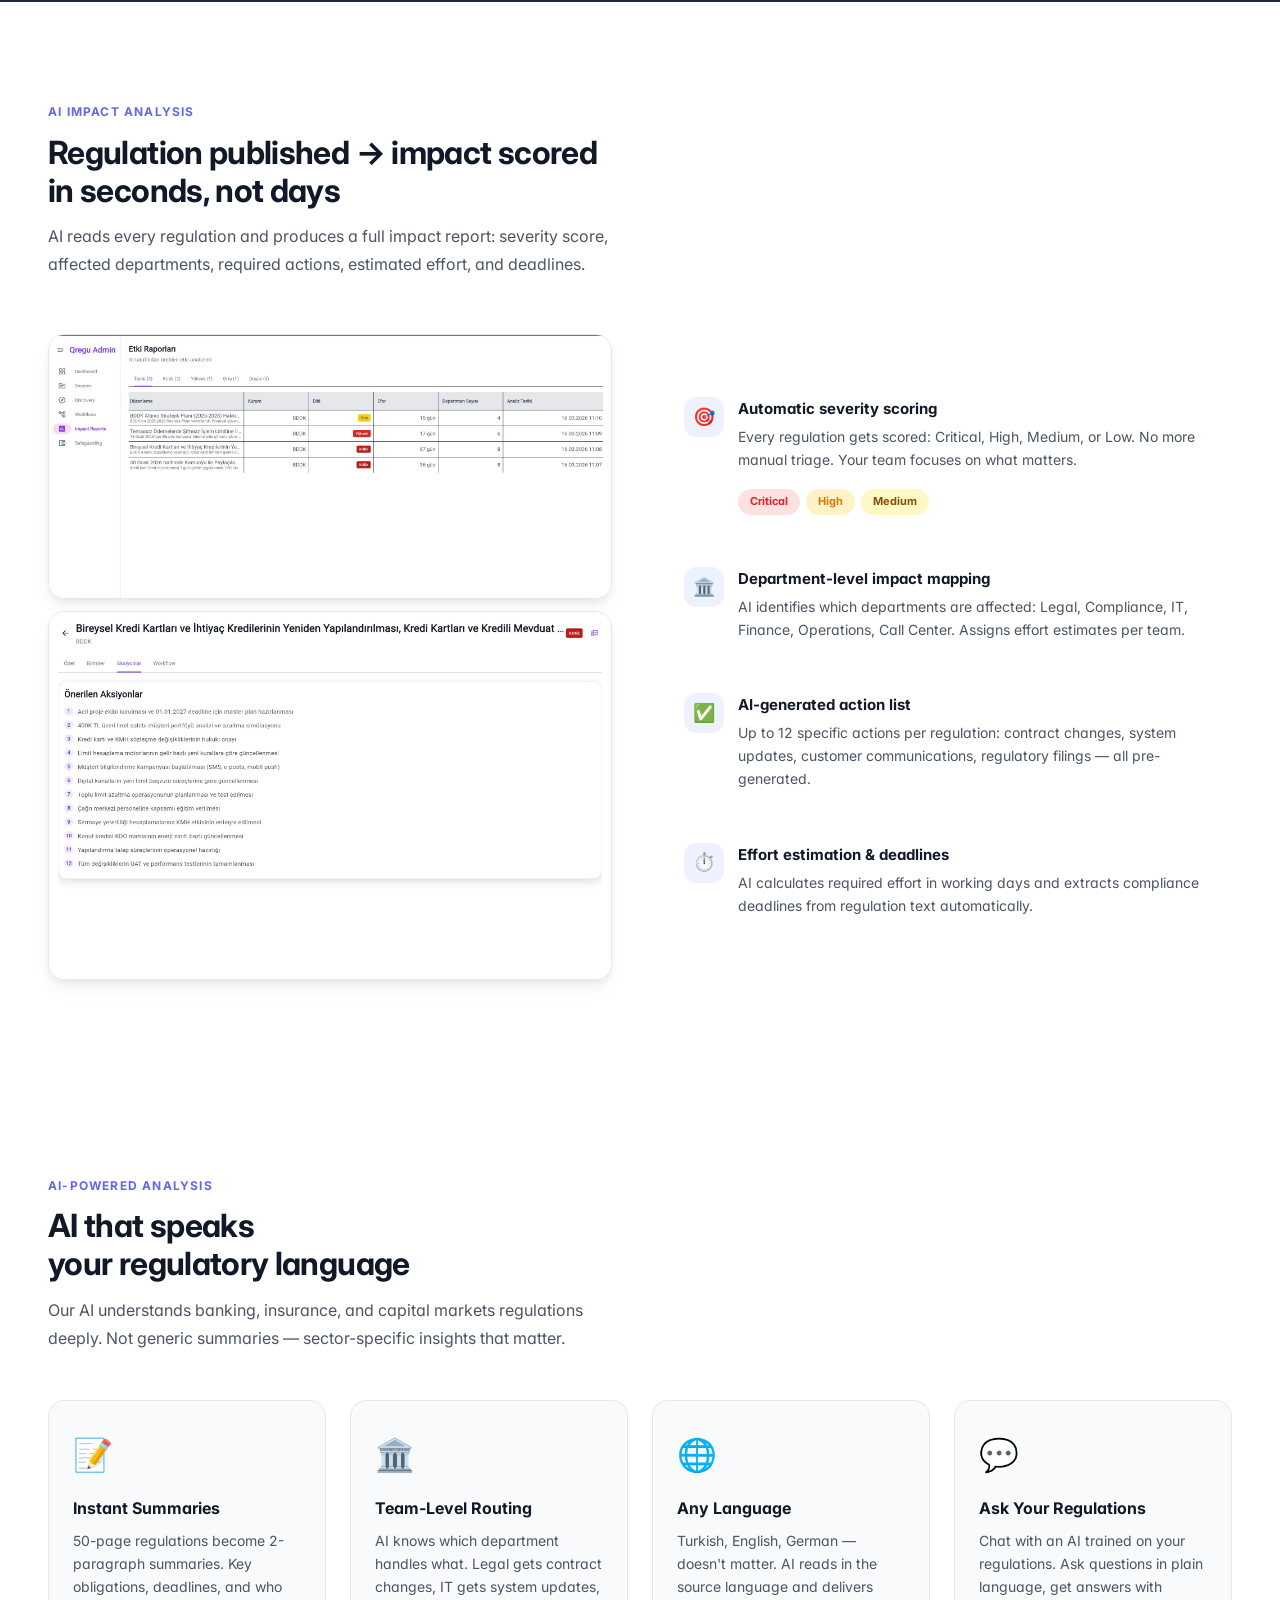
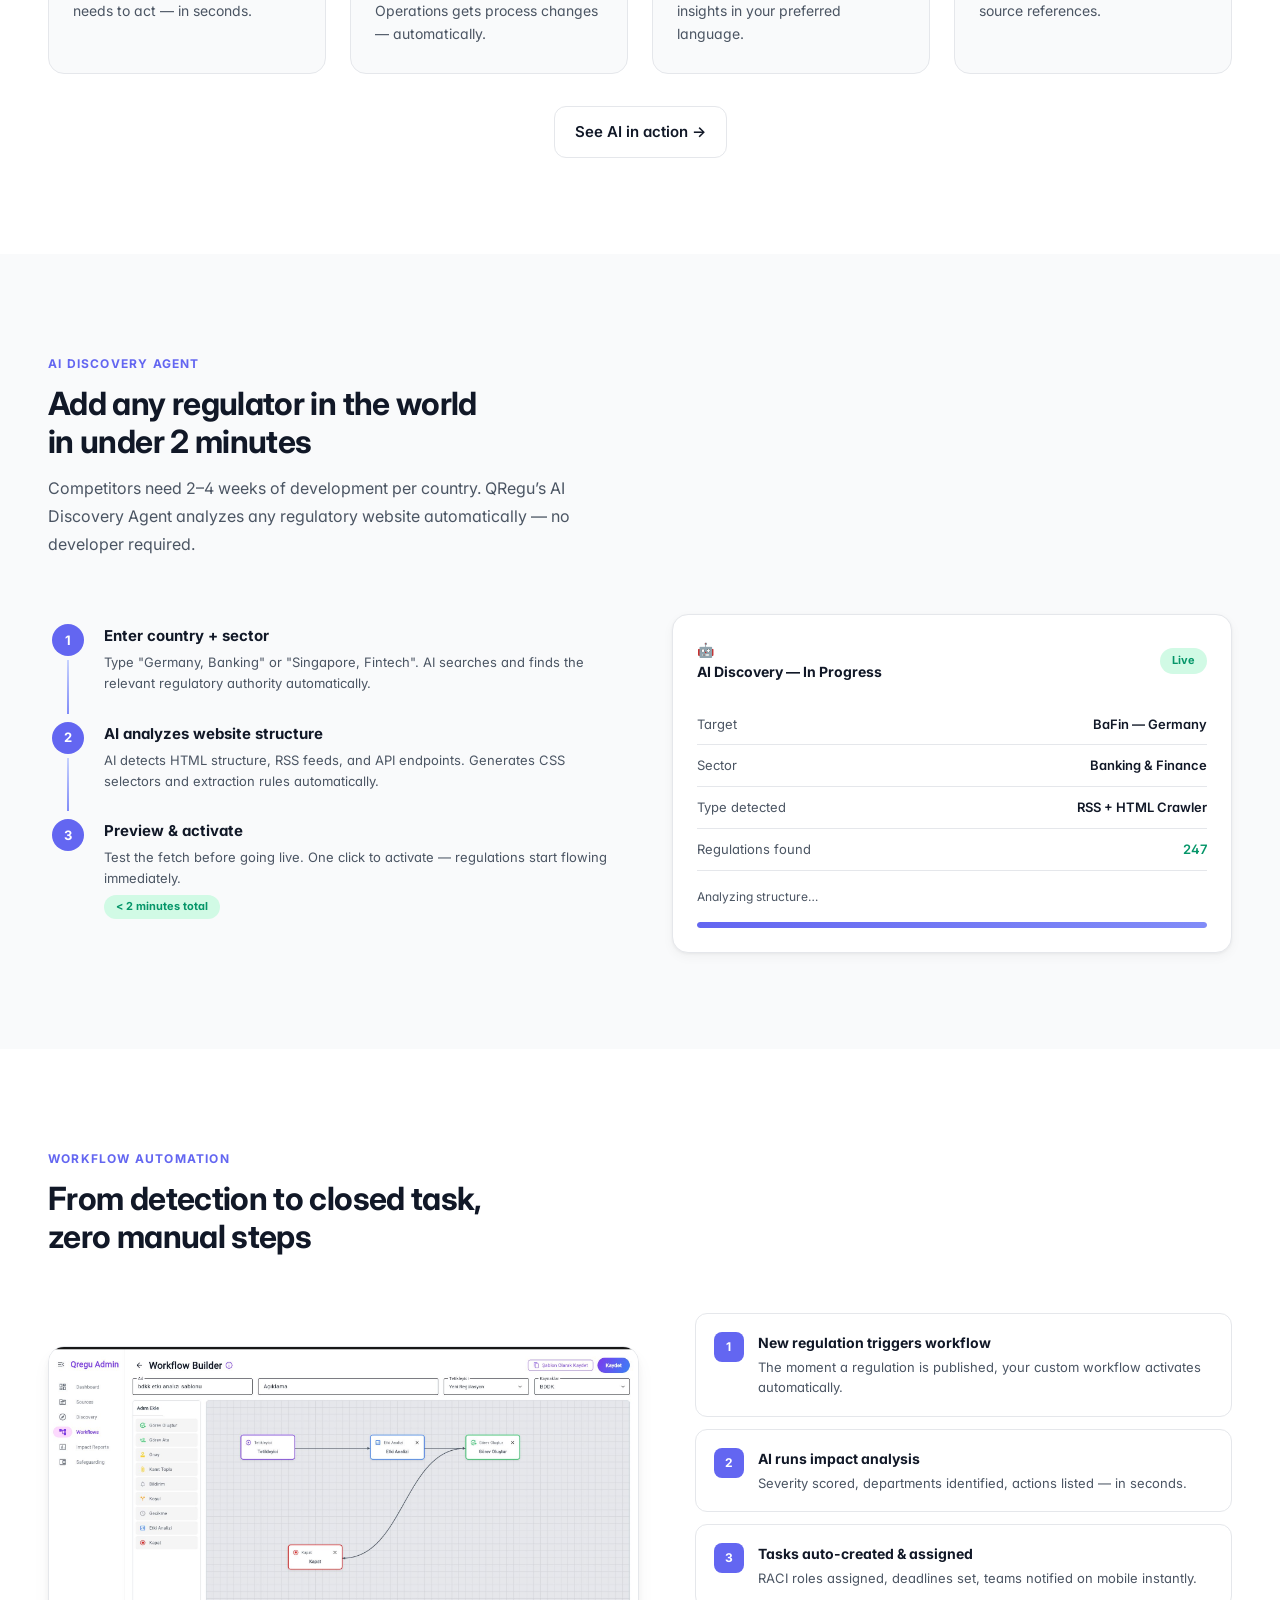
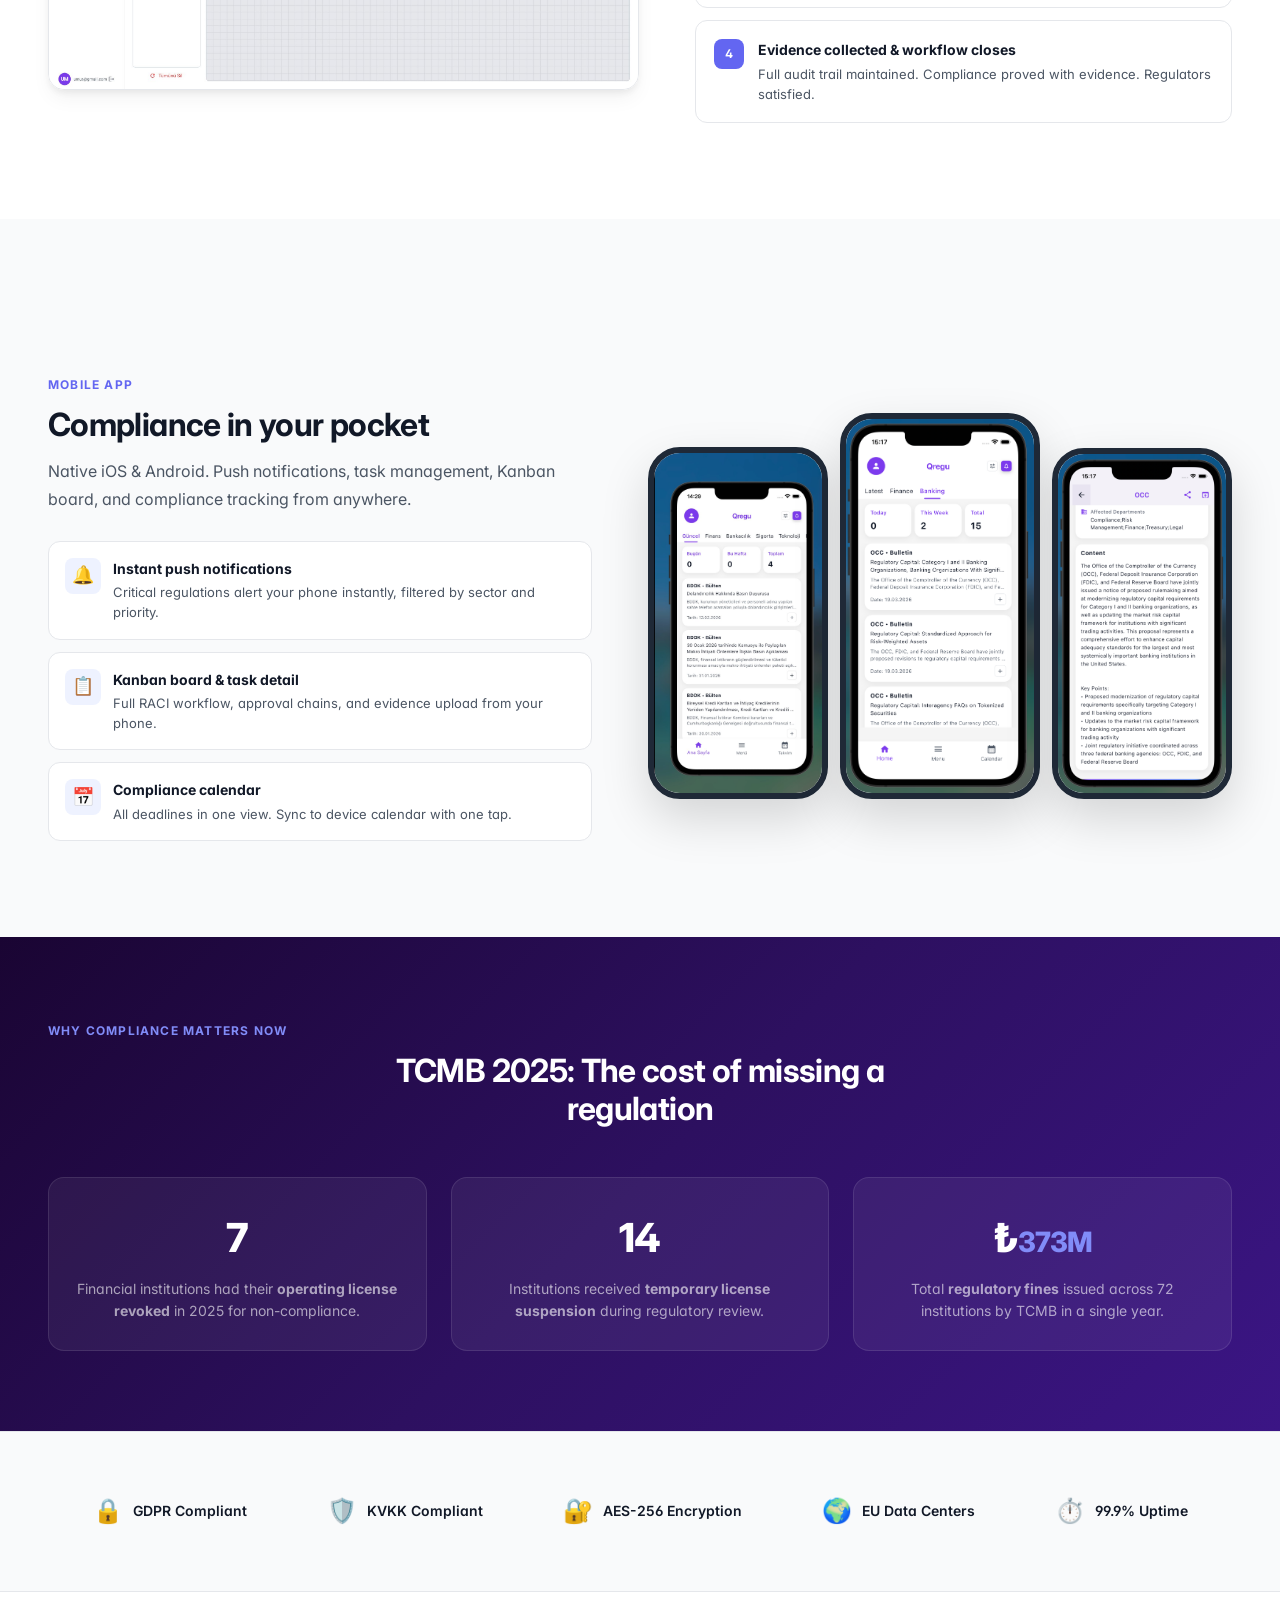
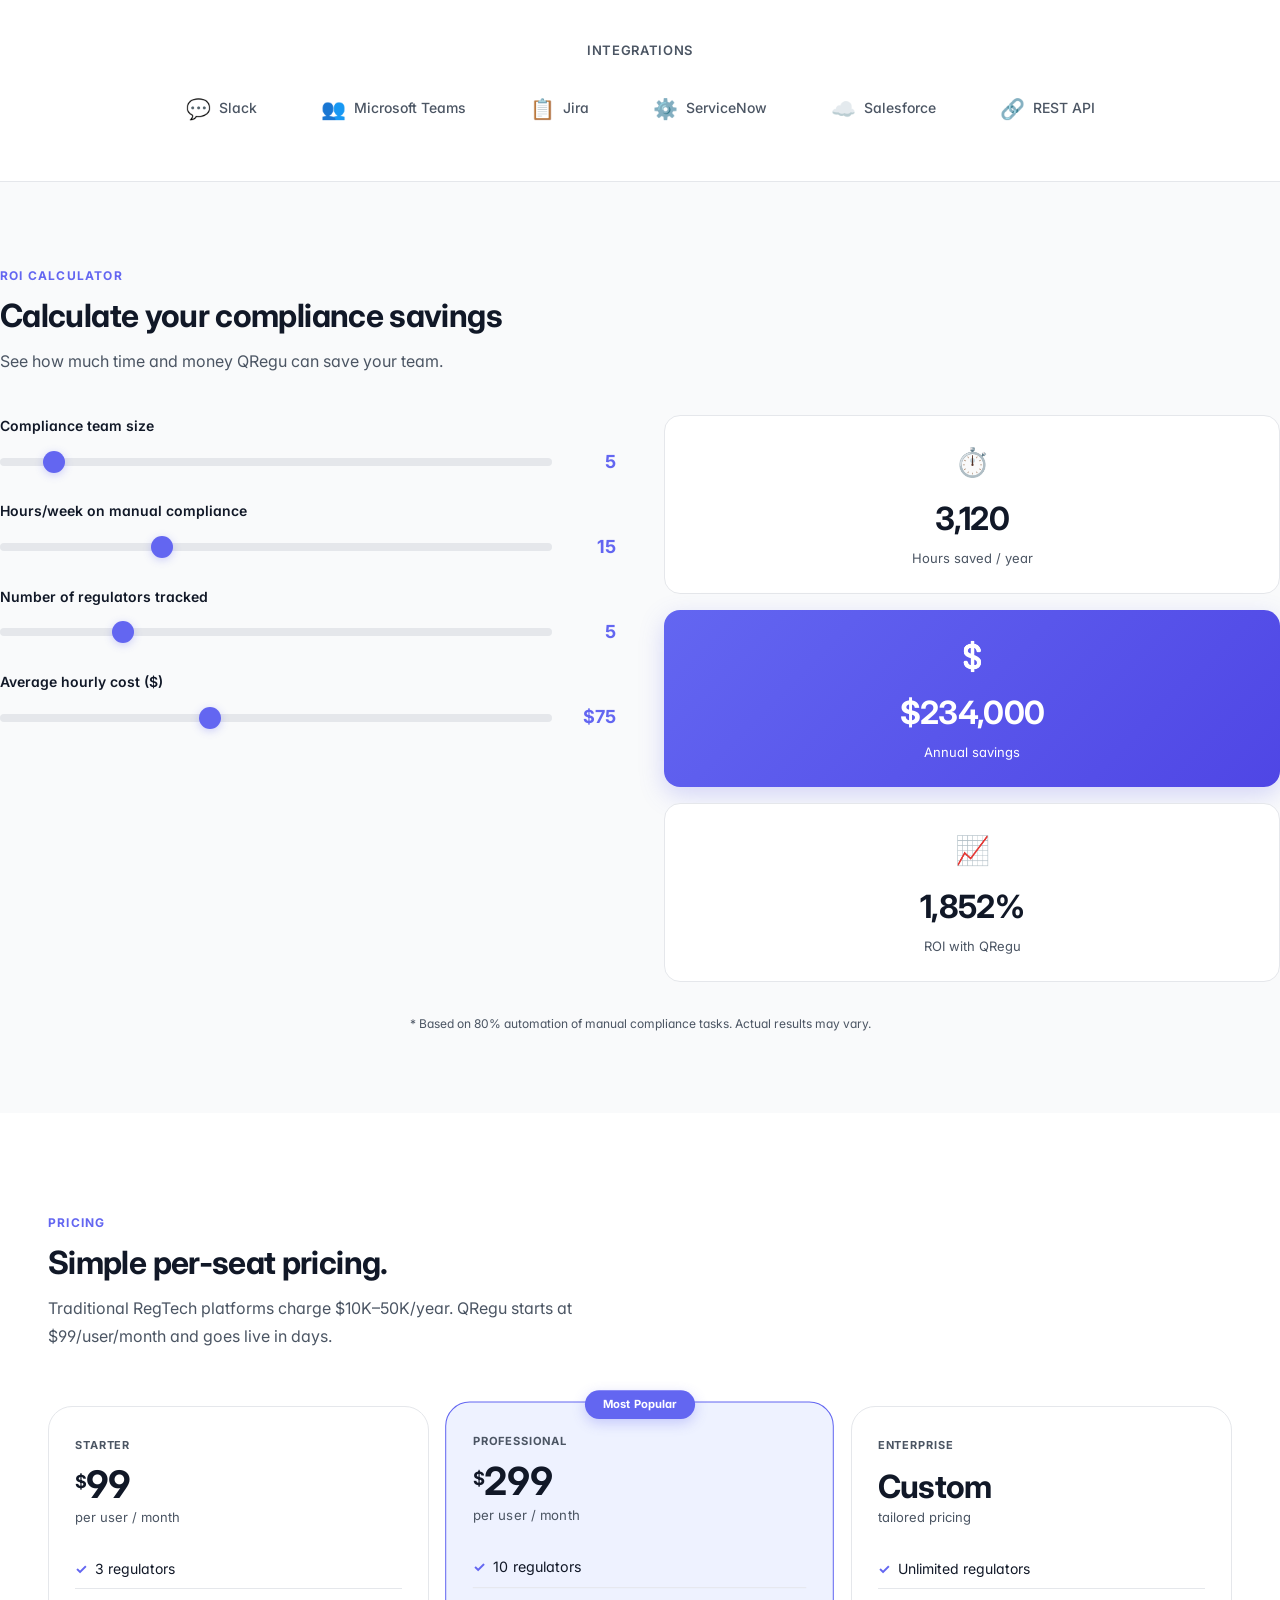
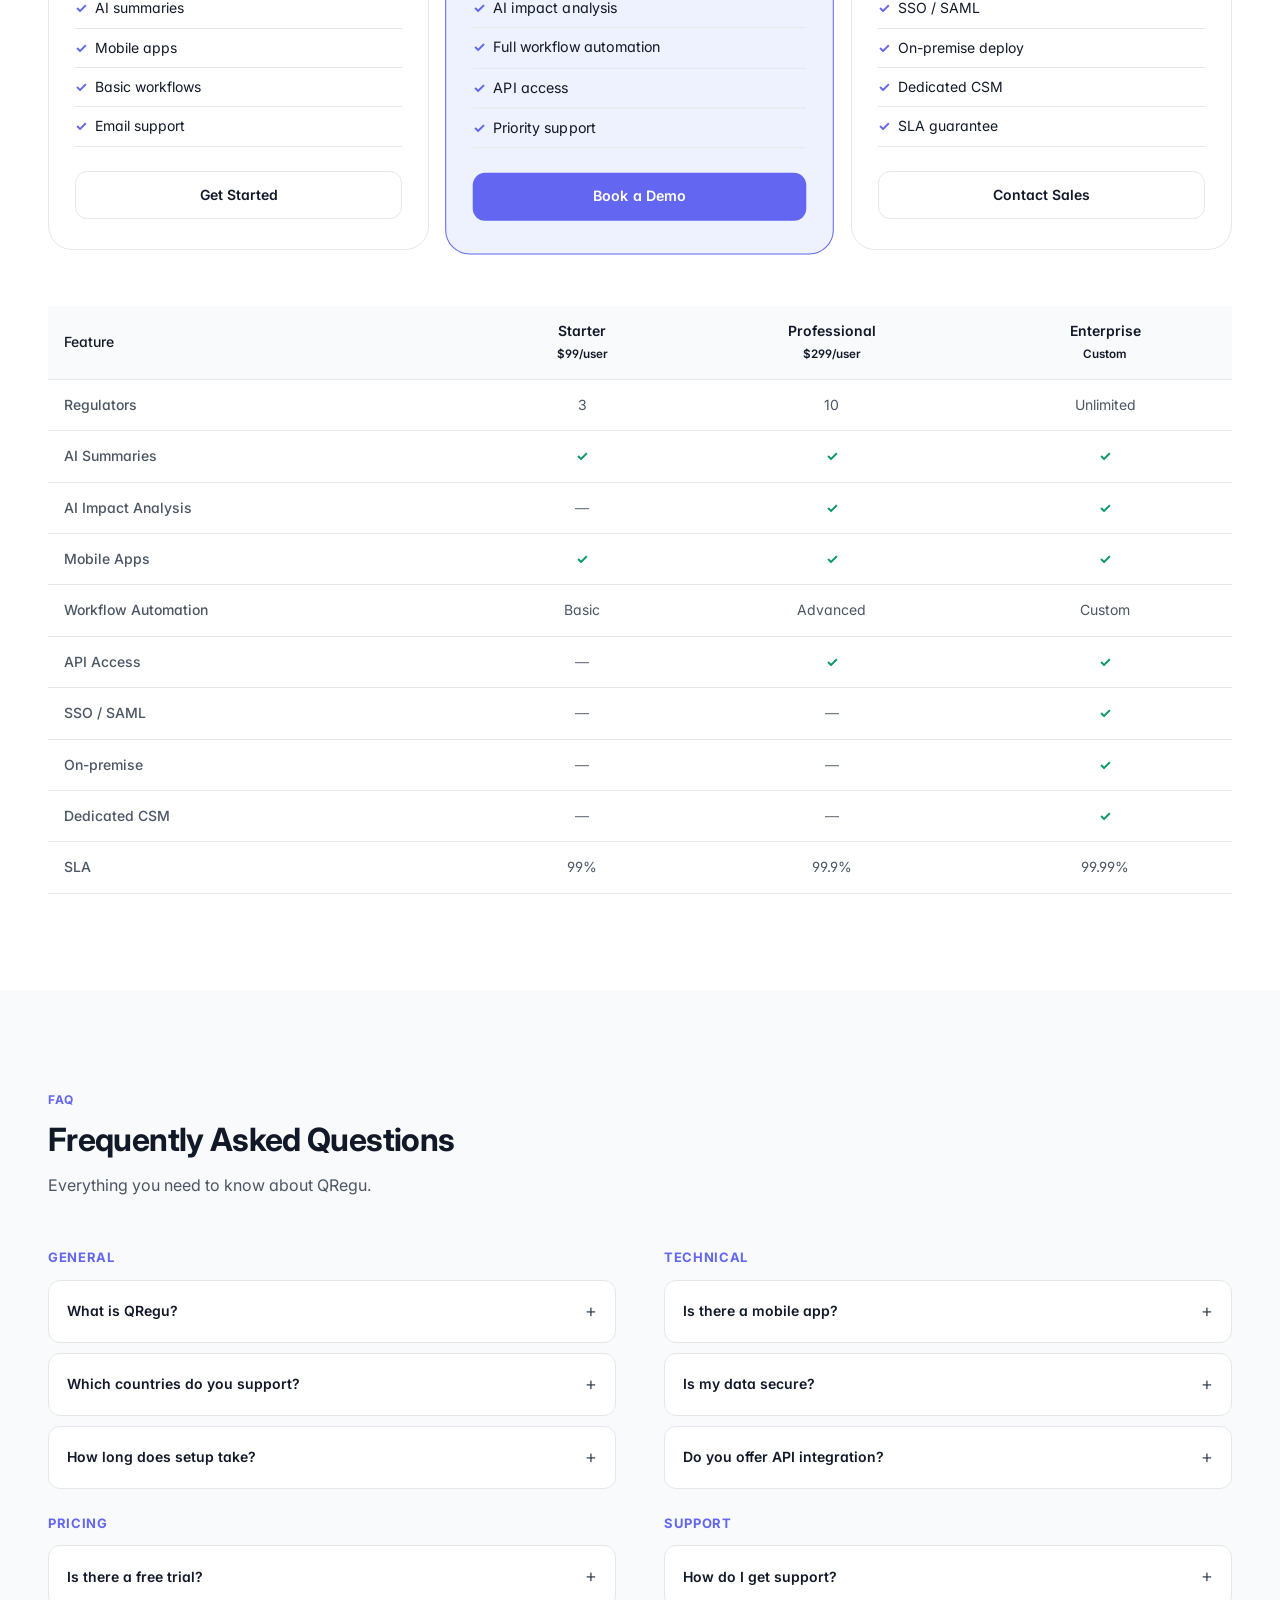
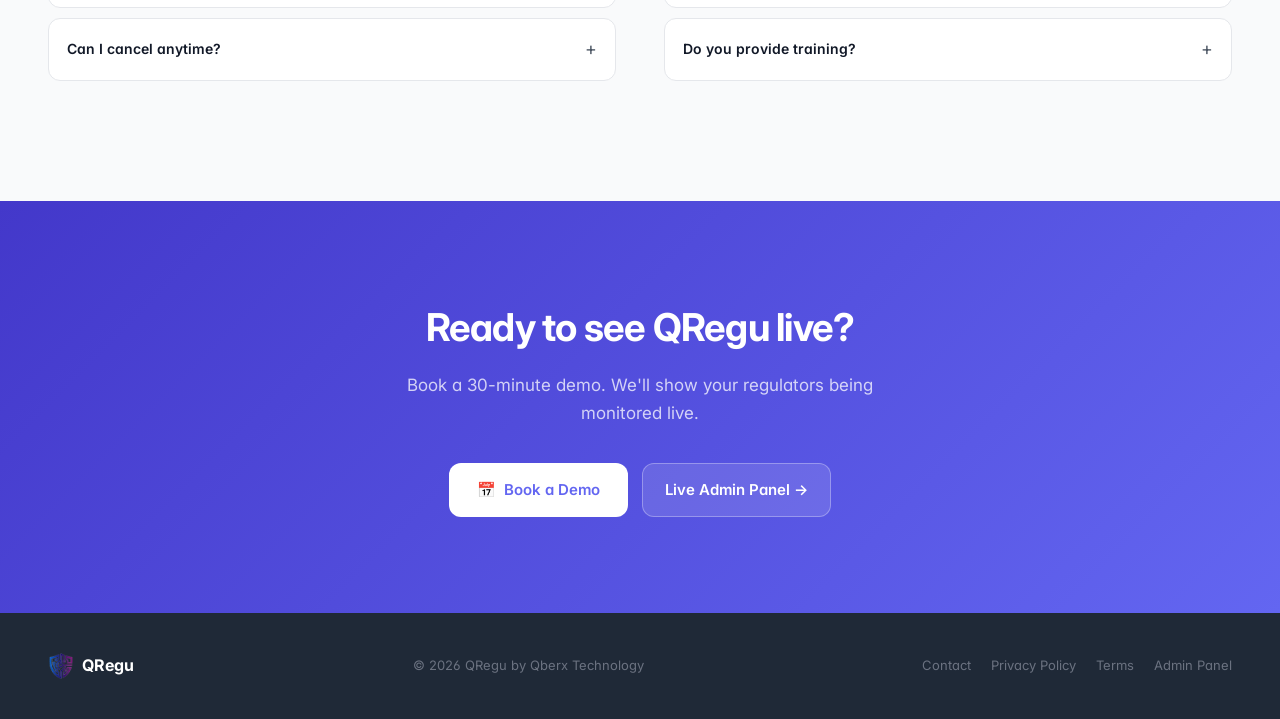
==== commit db38c87e: "feat: mobile responsive redesign and expand sectors beyond finance - Compact mobile nav (48px), smal" ====
--- a/index.html
+++ b/index.html
@@ -119,9 +119,9 @@
 <!-- HERO -->
 <div style="max-width:1280px;margin:0 auto;padding:116px 48px 72px;display:grid;grid-template-columns:1fr 1.15fr;gap:64px;align-items:center" class="hero-wrap">
   <div>
-    <div class="hero-badge"><div class="live-dot"></div><span data-l="en" class="on">TR + UK + US live &mdash; expanding globally</span><span data-l="tr">TR + UK + US canl&#305; &mdash; global geni&#351;leme</span></div>
-    <h1><span data-l="en" class="on">Regulatory intelligence,<br><em>automated end-to-end</em></span><span data-l="tr">Mevzuat zekasi,<br><em>u&ccedil;tan uca otomatik</em></span></h1>
-    <p class="hero-sub"><span data-l="en" class="on">QRegu monitors regulations across Banking, Insurance, Fintech and Capital Markets. AI reads every update, scores the impact, and routes tasks to the right team &mdash; automatically.</span><span data-l="tr">QRegu Bankacılık, Sigorta, Fintech ve Sermaye Piyasaları genelinde mevzuatları izler. AI her güncellemeyi okur, etkiyi değerlendirir ve görevleri otomatik yönlendirir.</span></p>
+    <div class="hero-badge"><div class="live-dot"></div><span data-l="en" class="on">AI-Powered Regulatory Intelligence Platform</span><span data-l="tr">Yapay Zek&#226; Destekli Mevzuat Takip Platformu</span></div>
+    <h1><span data-l="en" class="on">Every regulation satisfies,<br><em>before you even notice</em></span><span data-l="tr">Her mevzuat de&#287;i&#351;ikli&#287;i,<br><em>siz fark etmeden haz&#305;r</em></span></h1>
+    <p class="hero-sub"><span data-l="en" class="on">Finance, law, SMEs, incentives &mdash; QRegu tracks every regulatory change across all sectors. AI reads, analyzes the impact, and routes tasks to the right team automatically.</span><span data-l="tr">Finans, hukuk, KOB&#304;&#8217;ler, te&#351;vikler &mdash; QRegu t&#252;m sekt&#246;rlerdeki mevzuat de&#287;i&#351;ikliklerini takip eder. AI okur, etkiyi analiz eder ve g&#246;revleri do&#287;ru ekibe otomatik y&#246;nlendirir.</span></p>
     <div class="hero-btns">
       <a href="#" onclick="openDemoPopup();return false;" class="btn-primary">&#x1F4C5; <span data-l="en" class="on">Book a Demo</span><span data-l="tr">Demo Talep Et</span></a>
       <a href="https://qregu-admin-dev.web.app" class="btn-ghost" target="_blank"><span data-l="en" class="on">Live Admin Panel &rarr;</span><span data-l="tr">Canl&#305; Admin &rarr;</span></a>
@@ -154,33 +154,57 @@
 <div class="sectors-section" id="sectors">
   <div class="container">
     <div class="eyebrow eyebrow-w"><span data-l="en" class="on">Sectors</span><span data-l="tr">Sekt&ouml;rler</span></div>
-    <h2 class="s-title s-title-w"><span data-l="en" class="on">Built for every regulated financial sector</span><span data-l="tr">Her d&uuml;zenlenmi&#351; finans sekt&ouml;r&uuml; i&ccedil;in</span></h2>
-    <p class="s-sub" style="color:var(--muted)"><span data-l="en" class="on">QRegu covers the full spectrum of financial regulation. One platform, all sectors.</span><span data-l="tr">QRegu finansal mevzuatın tüm yelpazesini kapsıyor. Tek platform, tüm sektörler.</span></p>
+    <h2 class="s-title s-title-w"><span data-l="en" class="on">Built for every regulated sector</span><span data-l="tr">Her d&#252;zenlenmi&#351; sekt&#246;r i&#231;in</span></h2>
+    <p class="s-sub" style="color:var(--muted)"><span data-l="en" class="on">Finance, law, SMEs, incentives &mdash; QRegu covers all regulatory domains. One platform, every sector.</span><span data-l="tr">Finans, hukuk, KOB&#304;&#8217;ler, te&#351;vikler &mdash; QRegu t&#252;m mevzuat alanlar&#305;n&#305; kapsar. Tek platform, her sekt&#246;r.</span></p>
     <div class="sectors-grid">
-      <a href="/use-cases/banking.html" class="sector-card">
+      <div class="sector-card">
         <div class="sector-icon">&#x1F3E6;</div>
         <div class="sector-title"><span data-l="en" class="on">Banking</span><span data-l="tr">Bankac&#305;l&#305;k</span></div>
-        <p class="sector-desc"><span data-l="en" class="on">Capital adequacy, AML/KYC, BSA compliance, consumer credit, Dodd-Frank, fee regulations.</span><span data-l="tr">Sermaye yeterlili&#287;i, AML/KYC, BSA uyumu, t&uuml;ketici kredisi, Dodd-Frank, &uuml;cret d&uuml;zenlemeleri.</span></p>
-        <div class="sector-regs"><span class="reg-chip">BDDK</span><span class="reg-chip">TCMB</span><span class="reg-chip">OCC</span><span class="reg-chip">FDIC</span><span class="reg-chip">CFPB</span></div>
-      </a>
-      <a href="/use-cases/capital-markets.html" class="sector-card">
+        <p class="sector-desc"><span data-l="en" class="on">Capital adequacy, AML/KYC, BSA compliance, consumer credit, Dodd-Frank, fee regulations.</span><span data-l="tr">Sermaye yeterlili&#287;i, AML/KYC, BSA uyumu, t&#252;ketici kredisi, Dodd-Frank, &#252;cret d&#252;zenlemeleri.</span></p>
+        <div class="sector-regs"><span class="reg-chip">BDDK</span><span class="reg-chip">TCMB</span><span class="reg-chip">OCC</span><span class="reg-chip">FDIC</span></div>
+      </div>
+      <div class="sector-card">
         <div class="sector-icon">&#x1F4C8;</div>
         <div class="sector-title"><span data-l="en" class="on">Capital Markets</span><span data-l="tr">Sermaye Piyasalar&#305;</span></div>
-        <p class="sector-desc"><span data-l="en" class="on">Securities disclosure, investment fund rules, public offering regulations, KAP filings.</span><span data-l="tr">Menkul kıymet kamuoyunu aydınlatma, yatırım fonu kuralları, halka arz düzenlemeleri, KAP bildirimleri.</span></p>
+        <p class="sector-desc"><span data-l="en" class="on">Securities disclosure, investment fund rules, public offering regulations, KAP filings.</span><span data-l="tr">Menkul k&#305;ymet kamuoyunu ayd&#305;nlatma, yat&#305;r&#305;m fonu kurallar&#305;, halka arz d&#252;zenlemeleri, KAP bildirimleri.</span></p>
         <div class="sector-regs"><span class="reg-chip">SPK</span><span class="reg-chip">KAP</span><span class="reg-chip">FINRA</span><span class="reg-chip">FCA</span></div>
-      </a>
-      <a href="/use-cases/fintech.html" class="sector-card">
+      </div>
+      <div class="sector-card">
         <div class="sector-icon">&#x1F4B3;</div>
-        <div class="sector-title"><span data-l="en" class="on">Fintech &amp; Payments</span><span data-l="tr">Fintech &amp; &Ouml;demeler</span></div>
-        <p class="sector-desc"><span data-l="en" class="on">E-money licenses, payment institution rules, contactless limits, open banking compliance.</span><span data-l="tr">E-para lisansları, ödeme kuruluşu kuralları, temassız limitler, açık bankacılık uyumu.</span></p>
+        <div class="sector-title"><span data-l="en" class="on">Fintech &amp; Payments</span><span data-l="tr">Fintech &amp; &#214;demeler</span></div>
+        <p class="sector-desc"><span data-l="en" class="on">E-money licenses, payment institution rules, contactless limits, open banking compliance.</span><span data-l="tr">E-para lisanslar&#305;, &#246;deme kurulu&#351;u kurallar&#305;, temass&#305;z limitler, a&#231;&#305;k bankac&#305;l&#305;k uyumu.</span></p>
         <div class="sector-regs"><span class="reg-chip">TCMB</span><span class="reg-chip">BDDK</span><span class="reg-chip">FCA</span><span class="reg-chip">MAS</span></div>
-      </a>
-      <a href="/use-cases/insurance.html" class="sector-card">
+      </div>
+      <div class="sector-card">
         <div class="sector-icon">&#x1F6E1;&#xFE0F;</div>
         <div class="sector-title"><span data-l="en" class="on">Insurance</span><span data-l="tr">Sigorta</span></div>
-        <p class="sector-desc"><span data-l="en" class="on">Solvency requirements, product approval, claim handling rules, consumer protection.</span><span data-l="tr">Ödeme gücü gereksinimleri, ürün onayı, hasar işleme kuralları, tüketici koruması.</span></p>
+        <p class="sector-desc"><span data-l="en" class="on">Solvency requirements, product approval, claim handling rules, consumer protection.</span><span data-l="tr">&#214;deme g&#252;c&#252; gereksinimleri, &#252;r&#252;n onay&#305;, hasar i&#351;leme kurallar&#305;, t&#252;ketici korumas&#305;.</span></p>
         <div class="sector-regs"><span class="reg-chip">BDDK</span><span class="reg-chip">TSB</span><span class="reg-chip">EIOPA</span><span class="reg-chip">FCA</span></div>
-      </a>
+      </div>
+      <div class="sector-card">
+        <div class="sector-icon">&#x2696;&#xFE0F;</div>
+        <div class="sector-title"><span data-l="en" class="on">Law &amp; Compliance</span><span data-l="tr">Hukuk &amp; Uyum</span></div>
+        <p class="sector-desc"><span data-l="en" class="on">Legislative changes, court rulings, KVKK/GDPR updates, labor law amendments, commercial code revisions.</span><span data-l="tr">Kanun de&#287;i&#351;iklikleri, mahkeme kararlar&#305;, KVKK/GDPR g&#252;ncellemeleri, i&#351; hukuku, ticaret kanunu revizyonlar&#305;.</span></p>
+        <div class="sector-regs"><span class="reg-chip">Resmi Gazete</span><span class="reg-chip">KVKK</span><span class="reg-chip">GDPR</span></div>
+      </div>
+      <div class="sector-card">
+        <div class="sector-icon">&#x1F3ED;</div>
+        <div class="sector-title"><span data-l="en" class="on">SMEs &amp; Industry</span><span data-l="tr">KOB&#304;&#8217;ler &amp; Sanayi</span></div>
+        <p class="sector-desc"><span data-l="en" class="on">Workplace safety, environmental compliance, export/import rules, product standards, industry-specific regulations.</span><span data-l="tr">&#304;&#351; g&#252;venli&#287;i, &#231;evre uyumu, ihracat/ithalat kurallar&#305;, &#252;r&#252;n standartlar&#305;, sekt&#246;rel d&#252;zenlemeler.</span></p>
+        <div class="sector-regs"><span class="reg-chip">KOSGEB</span><span class="reg-chip">TSE</span><span class="reg-chip">&#199;SB</span></div>
+      </div>
+      <div class="sector-card">
+        <div class="sector-icon">&#x1F4B0;</div>
+        <div class="sector-title"><span data-l="en" class="on">Incentives &amp; Grants</span><span data-l="tr">Te&#351;vikler &amp; Hibeler</span></div>
+        <p class="sector-desc"><span data-l="en" class="on">Government incentive programs, R&amp;D tax credits, investment zones, grant announcements, TUBITAK calls.</span><span data-l="tr">Devlet te&#351;vik programlar&#305;, Ar-Ge vergi indirimleri, yat&#305;r&#305;m b&#246;lgeleri, hibe duyurular&#305;, T&#220;B&#304;TAK &#231;a&#287;r&#305;lar&#305;.</span></p>
+        <div class="sector-regs"><span class="reg-chip">T&#220;B&#304;TAK</span><span class="reg-chip">KOSGEB</span><span class="reg-chip">Hazine</span></div>
+      </div>
+      <div class="sector-card">
+        <div class="sector-icon">&#x1F4CA;</div>
+        <div class="sector-title"><span data-l="en" class="on">Tax &amp; Audit</span><span data-l="tr">Vergi &amp; Denetim</span></div>
+        <p class="sector-desc"><span data-l="en" class="on">Tax code changes, VAT updates, audit standards, transfer pricing rules, e-invoice regulations.</span><span data-l="tr">Vergi kanunu de&#287;i&#351;iklikleri, KDV g&#252;ncellemeleri, denetim standartlar&#305;, transfer fiyatland&#305;rmas&#305;, e-fatura d&#252;zenlemeleri.</span></p>
+        <div class="sector-regs"><span class="reg-chip">GIB</span><span class="reg-chip">SPK</span><span class="reg-chip">KGK</span></div>
+      </div>
     </div>
   </div>
 </div>
@@ -438,7 +462,7 @@
       <div class="ptier">Starter</div>
       <div class="pamount"><sup>$</sup>99</div>
       <div class="pperiod"><span data-l="en" class="on">per user / month</span><span data-l="tr">kullan&#305;c&#305; / ay</span></div>
-      <ul class="plist"><li><span data-l="en" class="on">10 regulators</span><span data-l="tr">10 regulat&ouml;r</span></li><li><span data-l="en" class="on">AI summaries</span><span data-l="tr">AI &ouml;zetleri</span></li><li><span data-l="en" class="on">Mobile apps</span><span data-l="tr">Mobil uygulamalar</span></li><li><span data-l="en" class="on">Basic workflows</span><span data-l="tr">Temel i&#351; ak&#305;&#351;lar&#305;</span></li><li><span data-l="en" class="on">Email support</span><span data-l="tr">E-posta deste&#287;i</span></li></ul>
+      <ul class="plist"><li><span data-l="en" class="on">3 regulators</span><span data-l="tr">3 regulat&ouml;r</span></li><li><span data-l="en" class="on">AI summaries</span><span data-l="tr">AI &ouml;zetleri</span></li><li><span data-l="en" class="on">Mobile apps</span><span data-l="tr">Mobil uygulamalar</span></li><li><span data-l="en" class="on">Basic workflows</span><span data-l="tr">Temel i&#351; ak&#305;&#351;lar&#305;</span></li><li><span data-l="en" class="on">Email support</span><span data-l="tr">E-posta deste&#287;i</span></li></ul>
       <a href="#" onclick="openDemoPopup();return false;" class="pbtn outline"><span data-l="en" class="on">Get Started</span><span data-l="tr">Ba&#351;la</span></a>
     </div>
     <div class="pc feat">
@@ -446,7 +470,7 @@
       <div class="ptier">Professional</div>
       <div class="pamount"><sup>$</sup>299</div>
       <div class="pperiod"><span data-l="en" class="on">per user / month</span><span data-l="tr">kullan&#305;c&#305; / ay</span></div>
-      <ul class="plist"><li><span data-l="en" class="on">40 regulators</span><span data-l="tr">40 regulat&ouml;r</span></li><li><span data-l="en" class="on">AI impact analysis</span><span data-l="tr">AI etki analizi</span></li><li><span data-l="en" class="on">Full workflow automation</span><span data-l="tr">Tam i&#351; ak&#305;&#351;&#305; otomasyonu</span></li><li><span data-l="en" class="on">API access</span><span data-l="tr">API eri&#351;imi</span></li><li><span data-l="en" class="on">Priority support</span><span data-l="tr">&Ouml;ncelikli destek</span></li></ul>
+      <ul class="plist"><li><span data-l="en" class="on">10 regulators</span><span data-l="tr">10 regulat&ouml;r</span></li><li><span data-l="en" class="on">AI impact analysis</span><span data-l="tr">AI etki analizi</span></li><li><span data-l="en" class="on">Full workflow automation</span><span data-l="tr">Tam i&#351; ak&#305;&#351;&#305; otomasyonu</span></li><li><span data-l="en" class="on">API access</span><span data-l="tr">API eri&#351;imi</span></li><li><span data-l="en" class="on">Priority support</span><span data-l="tr">&Ouml;ncelikli destek</span></li></ul>
       <a href="#" onclick="openDemoPopup();return false;" class="pbtn fill"><span data-l="en" class="on">Book a Demo</span><span data-l="tr">Demo Talep Et</span></a>
     </div>
     <div class="pc">
@@ -472,8 +496,8 @@
       <tbody>
         <tr>
           <td><span data-l="en" class="on">Regulators</span><span data-l="tr">Regulatör</span></td>
+          <td>3</td>
           <td>10</td>
-          <td>40</td>
           <td><span data-l="en" class="on">Unlimited</span><span data-l="tr">Sınırsız</span></td>
         </tr>
         <tr>
--- a/styles.css
+++ b/styles.css
@@ -320,20 +320,119 @@
 @media(max-width:768px){
   .nav-links{display:none}
   .hamburger{display:flex}
-  .nav{padding:0 20px}
-  .btn-cta span{display:none}
-  .hero-wrap{grid-template-columns:1fr!important;padding:100px 20px 48px!important;gap:32px!important}
-  .hero-btns{flex-direction:column}
-  .hero-stats{flex-wrap:wrap;gap:20px}
-  .sectors-grid{grid-template-columns:1fr 1fr}
-  .pricing-grid{grid-template-columns:1fr}
+  .nav{padding:0 12px;height:48px}
+  .nav-logo{font-size:15px;gap:6px}
+  .nav-logo img{width:24px;height:24px}
+  .btn-cta{padding:6px 10px;font-size:12px}
+  .btn-cta span,.btn-cta [data-l]{display:none!important}
+  .lang-pill{transform:scale(.85)}
+  .lbtn{min-height:28px;min-width:28px;padding:4px 10px;font-size:12px}
+  .nav-right{gap:6px}
+  .hamburger{min-width:36px;min-height:36px;padding:6px}
+  .hamburger span{width:18px}
+  .mobile-menu{top:48px}
+
+  /* Hero */
+  .hero-wrap{grid-template-columns:1fr!important;padding:64px 16px 40px!important;gap:24px!important}
+  h1{font-size:28px;letter-spacing:-.02em;margin-bottom:14px}
+  .hero-badge{font-size:11px;padding:5px 12px;margin-bottom:16px}
+  .hero-sub{font-size:15px;line-height:1.65;margin-bottom:24px}
+  .hero-btns{flex-direction:column;gap:10px}
+  .btn-primary,.btn-ghost{width:100%;justify-content:center;padding:14px 20px}
+  .hero-stats{display:grid;grid-template-columns:1fr 1fr;gap:16px;padding-top:24px}
+  .sn{font-size:20px}
+
+  /* Browser/dashboard visual */
+  .browser{border-radius:var(--r)}
+  .bbar{padding:8px 12px}
+  .burl{font-size:11px;padding:3px 8px}
+  .db-tabs{gap:2px;margin-bottom:8px}
+  .dbt{font-size:11px;padding:5px 8px}
+
+  /* Sections */
+  section{padding:48px 16px;overflow-x:hidden}
+  .container{padding:0;overflow-x:hidden}
+  .s-title{font-size:22px;margin-bottom:10px}
+  .s-sub{font-size:14px}
+  .eyebrow{font-size:11px;margin-bottom:8px}
+
+  /* Sectors */
+  .sectors-section{padding:48px 16px}
+  .sectors-grid{grid-template-columns:1fr;gap:1px;margin-top:32px}
+  .sector-card{padding:24px 20px}
+  .sector-icon{font-size:24px;margin-bottom:12px}
+  .sector-title{font-size:15px}
+  .sector-desc{font-size:12px}
+
+  /* Impact */
+  .impact-layout{gap:32px;margin-top:32px}
+  .impact-screens{overflow:hidden}
+  .impact-img{max-width:100%}
+  .ip{padding:12px}
+  .ip-icon{width:36px;height:36px;font-size:16px}
+  .ip-title{font-size:14px}
+  .ip-desc{font-size:13px}
+
+  /* Discovery */
+  .discovery-section{padding:48px 16px}
+  .discovery-layout{gap:32px;margin-top:32px}
+  .ds-body{padding:0 0 20px 12px}
+  .ds-title{font-size:14px}
+  .ds-desc{font-size:12px}
+
+  /* Workflow */
+  .workflow-layout{gap:32px;margin-top:32px}
+  .wf-img{max-width:100%}
+  .wfs{padding:14px}
+  .wft{font-size:13px}
+  .wfd{font-size:12px}
+
+  /* Mobile app section */
+  .mobile-layout{gap:32px;margin-top:32px}
+  .phones{flex-direction:column;align-items:center;gap:16px}
+  .phones .phone{width:200px;border-radius:24px;border-width:4px}
+  .mobile-points{overflow:hidden}
+  .mp{padding:12px;overflow:hidden}
+  .mpt{font-size:13px}
+  .mpd{font-size:12px;word-wrap:break-word;overflow-wrap:break-word}
+
+  /* Risk/ROI */
+  .risk-section{padding:48px 16px}
   .risk-grid{grid-template-columns:1fr}
-  .impact-wrap{flex-direction:column}
-  .container{padding:48px 20px}
-  .cta-wrap{padding:64px 20px}
-  .trust-badges{gap:24px}
-  .trust-badge{font-size:13px}
-  .faq-grid{grid-template-columns:1fr}
+  .risk-card{padding:24px 20px}
+  .risk-num{font-size:32px}
+  .risk-desc{font-size:13px}
+
+  /* Trust */
+  .trust-section{padding:32px 16px}
+  .trust-badges{gap:16px}
+  .trust-badge{font-size:12px;padding:8px 12px}
+  .trust-icon{font-size:20px}
+
+  /* Pricing */
+  .pricing-grid{grid-template-columns:1fr;max-width:100%}
+  .pc{padding:24px 20px}
+  .pamount{font-size:32px}
+  .plist li{font-size:13px;padding:7px 0}
+  .compare-table{margin-top:32px}
+
+  /* FAQ */
+  .faq-section{padding:48px 16px}
+  .faq-grid{grid-template-columns:1fr;gap:24px;margin-top:32px}
+  .faq-q{padding:14px 16px;font-size:13px}
+  .faq-a{font-size:12px}
+
+  /* CTA */
+  .cta-wrap{padding:48px 16px}
+  .cta-wrap h2{font-size:24px}
+  .cta-sub{font-size:15px;margin-bottom:24px}
+  .cta-btns{flex-direction:column;align-items:center;gap:10px}
+  .cta-btns .btn-primary,.cta-btns .btn-ghost{width:100%;max-width:320px;justify-content:center}
+
+  /* Footer */
+  footer{padding:24px 16px}
+  .fi{flex-direction:column;text-align:center;gap:12px}
+  .flinks{gap:16px}
 }
 
 /* ACCESSIBILITY */
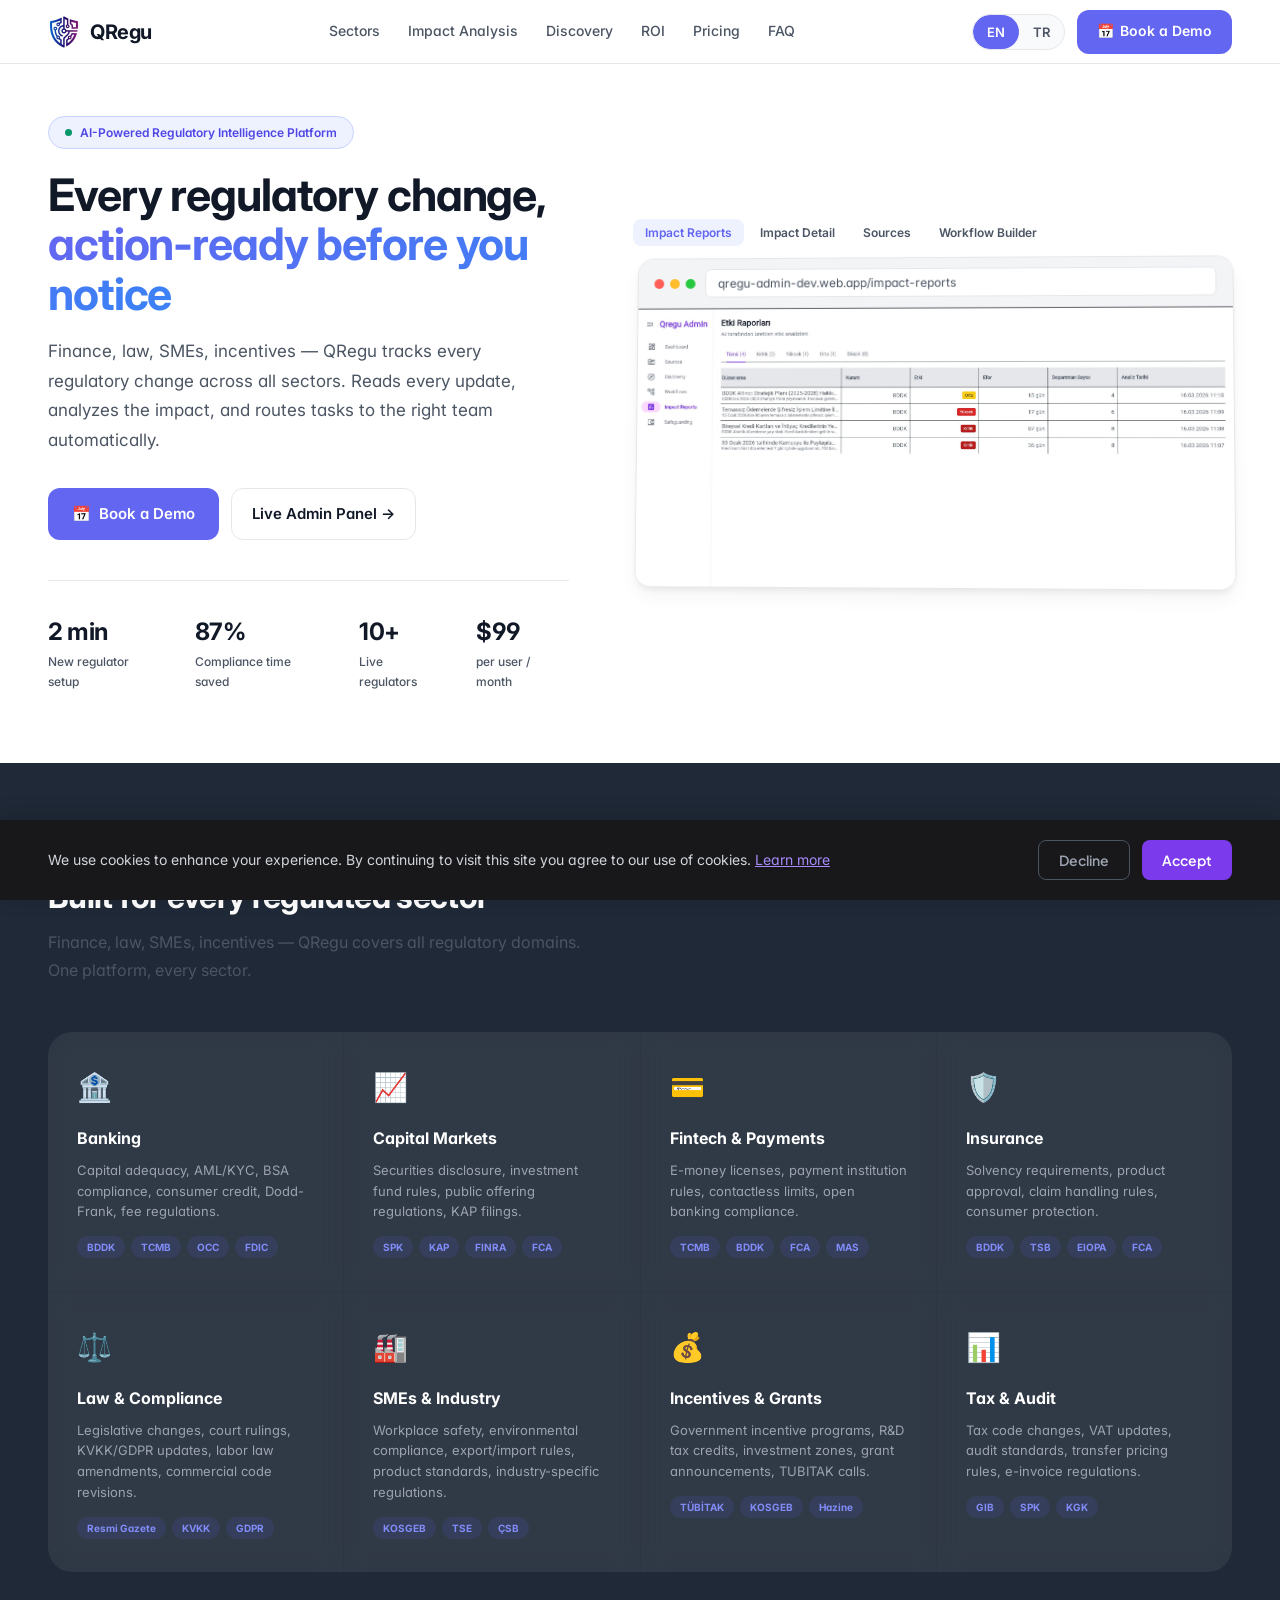
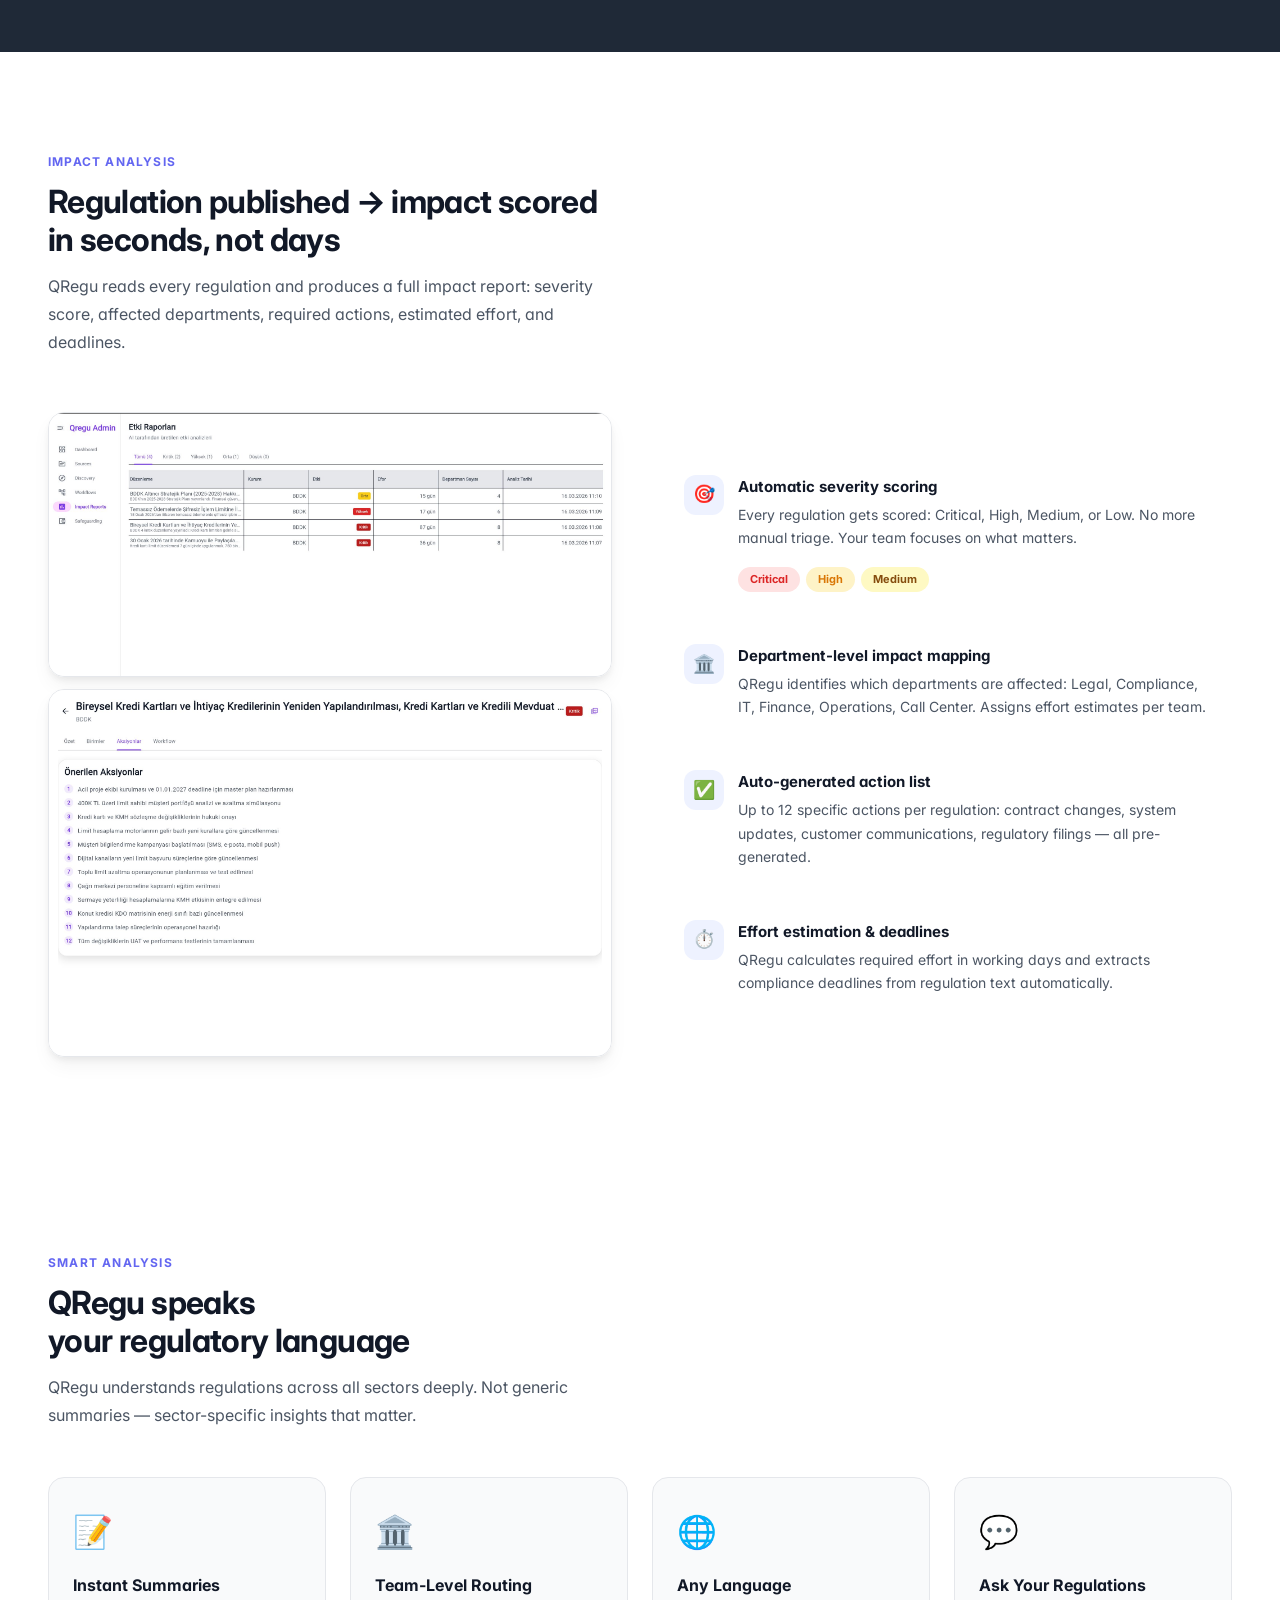
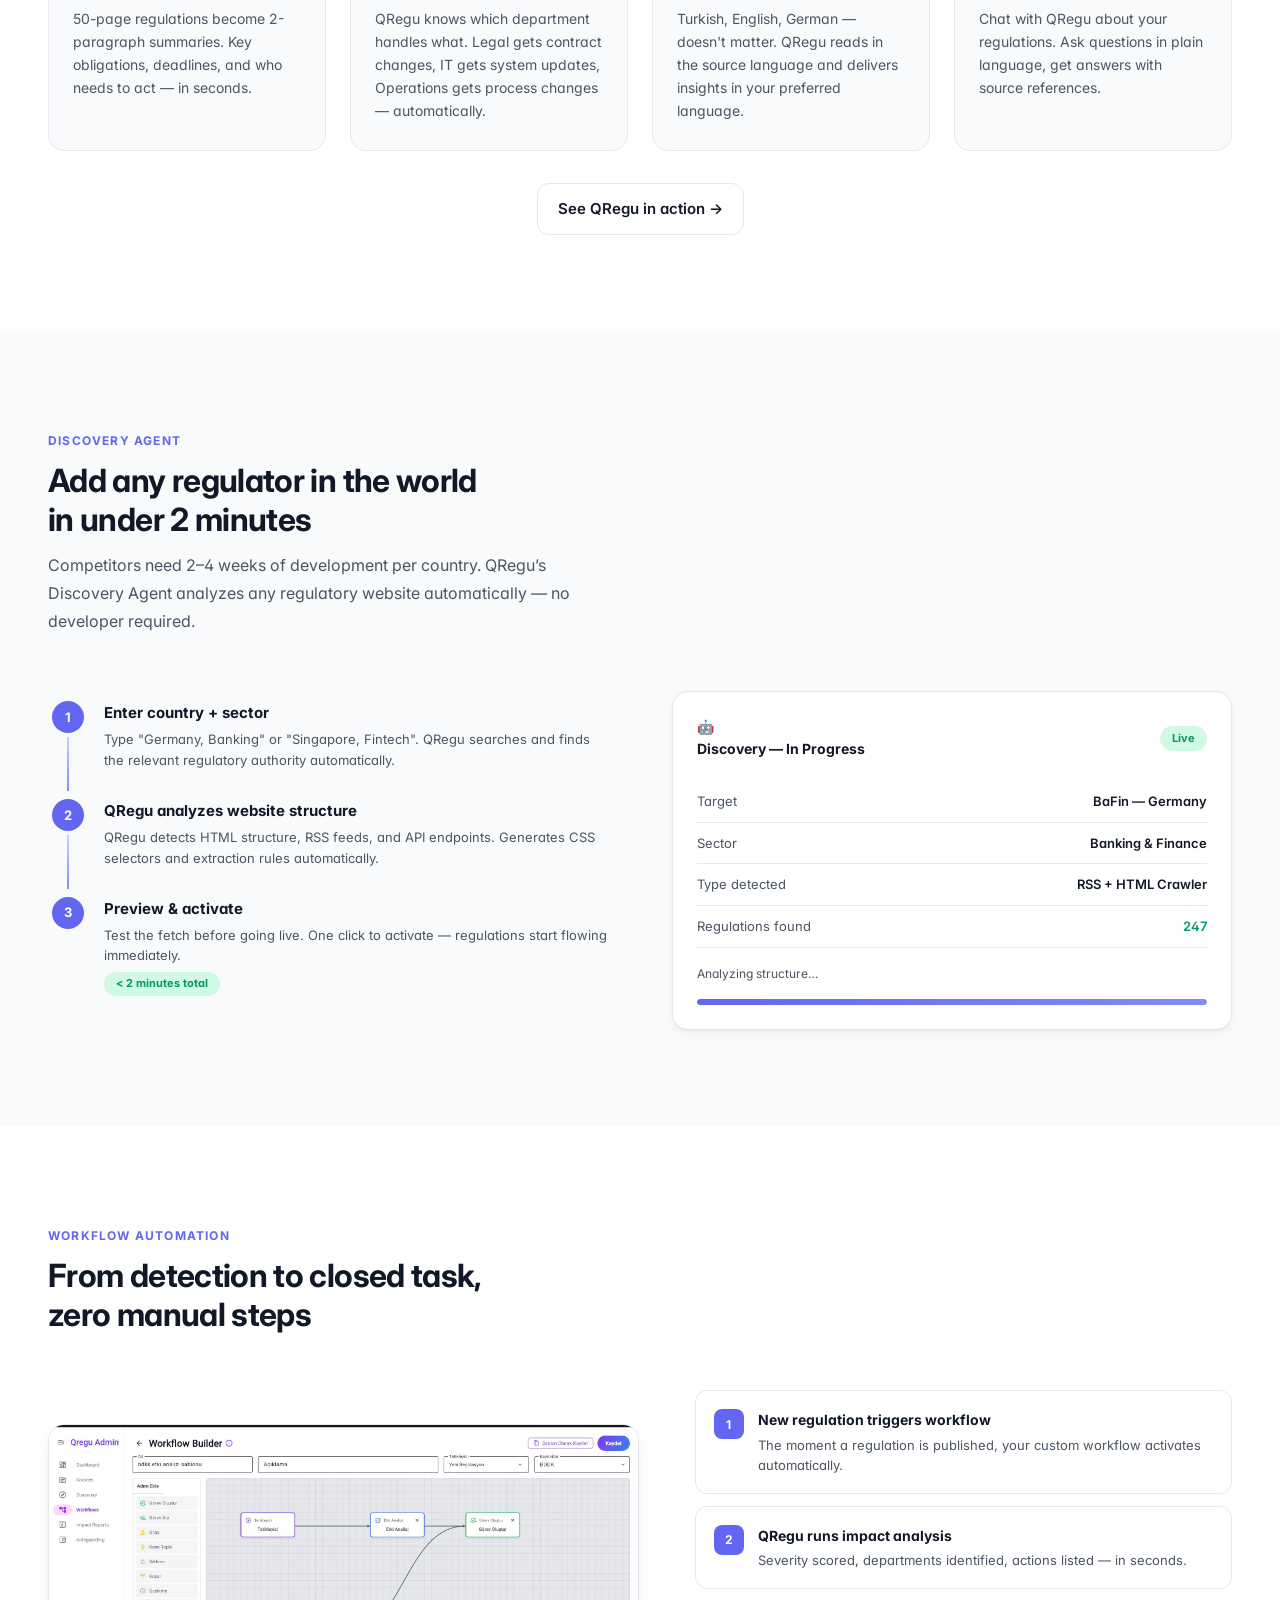
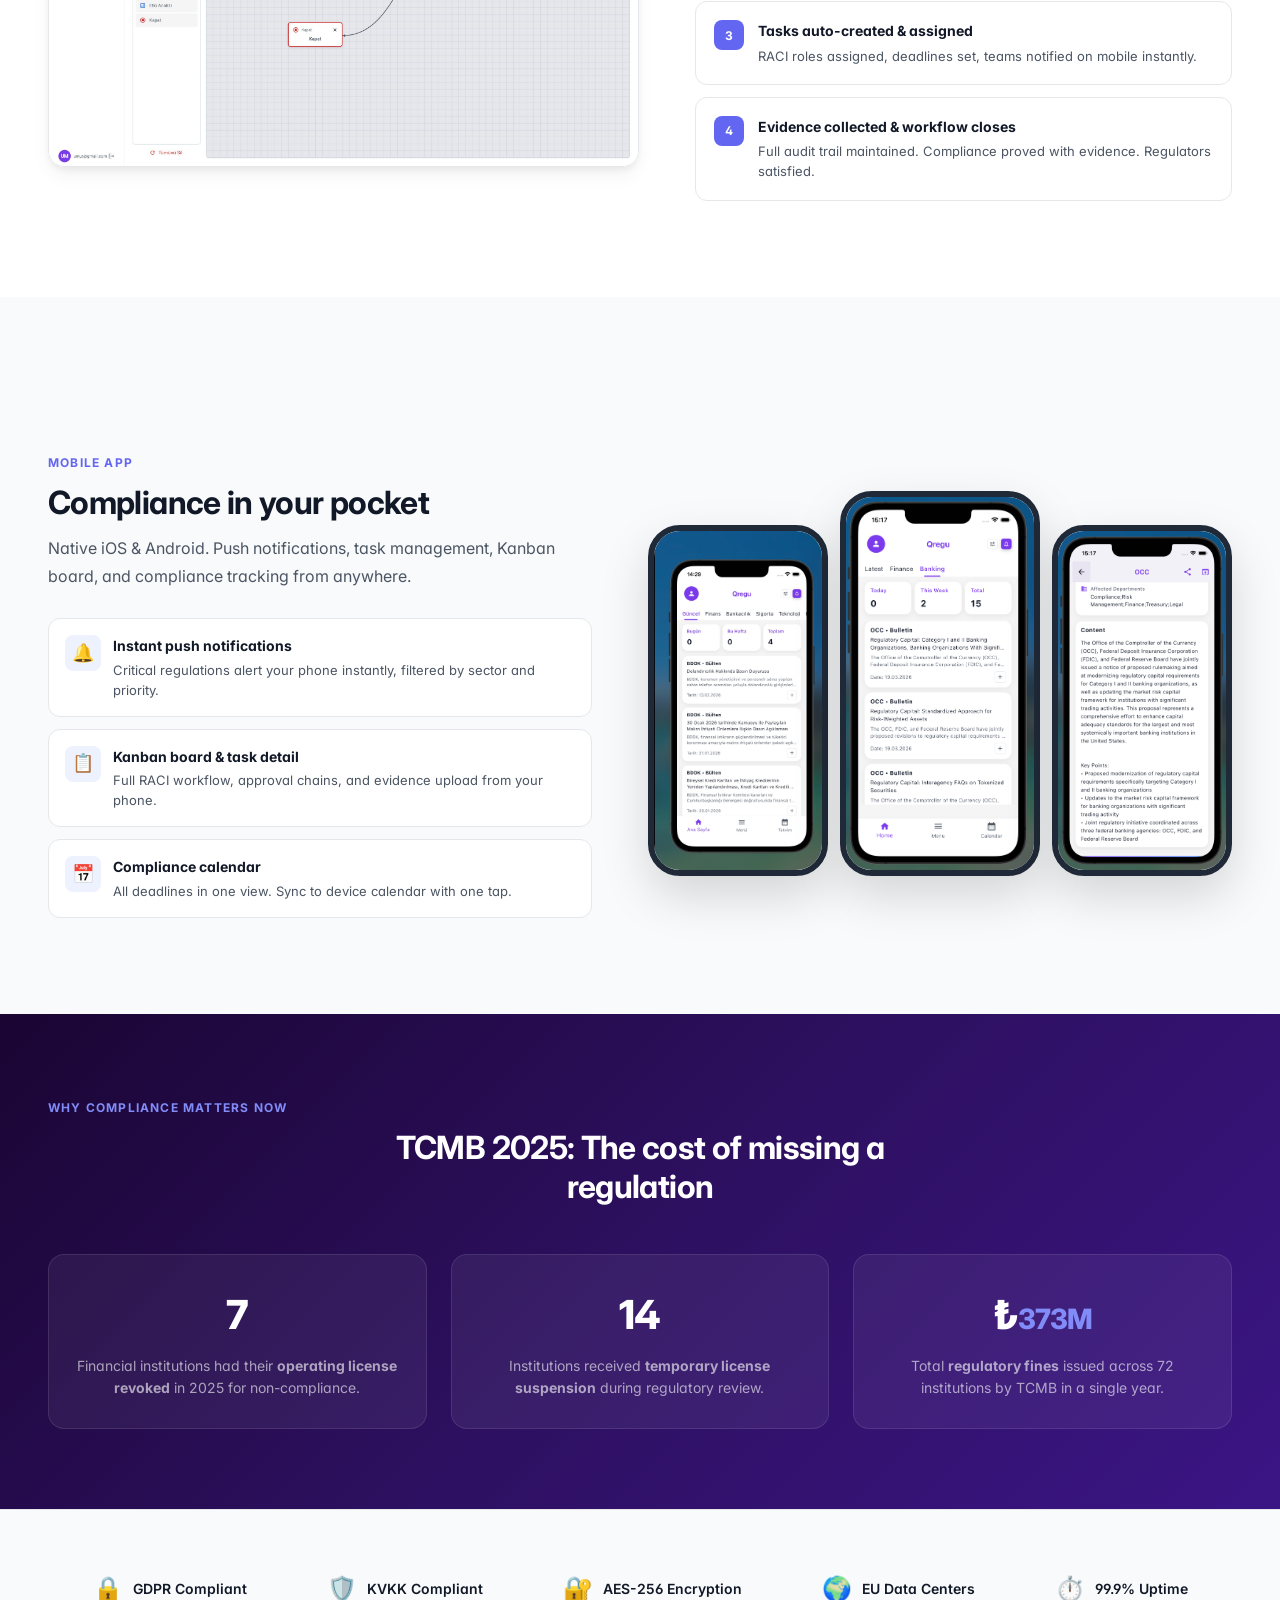
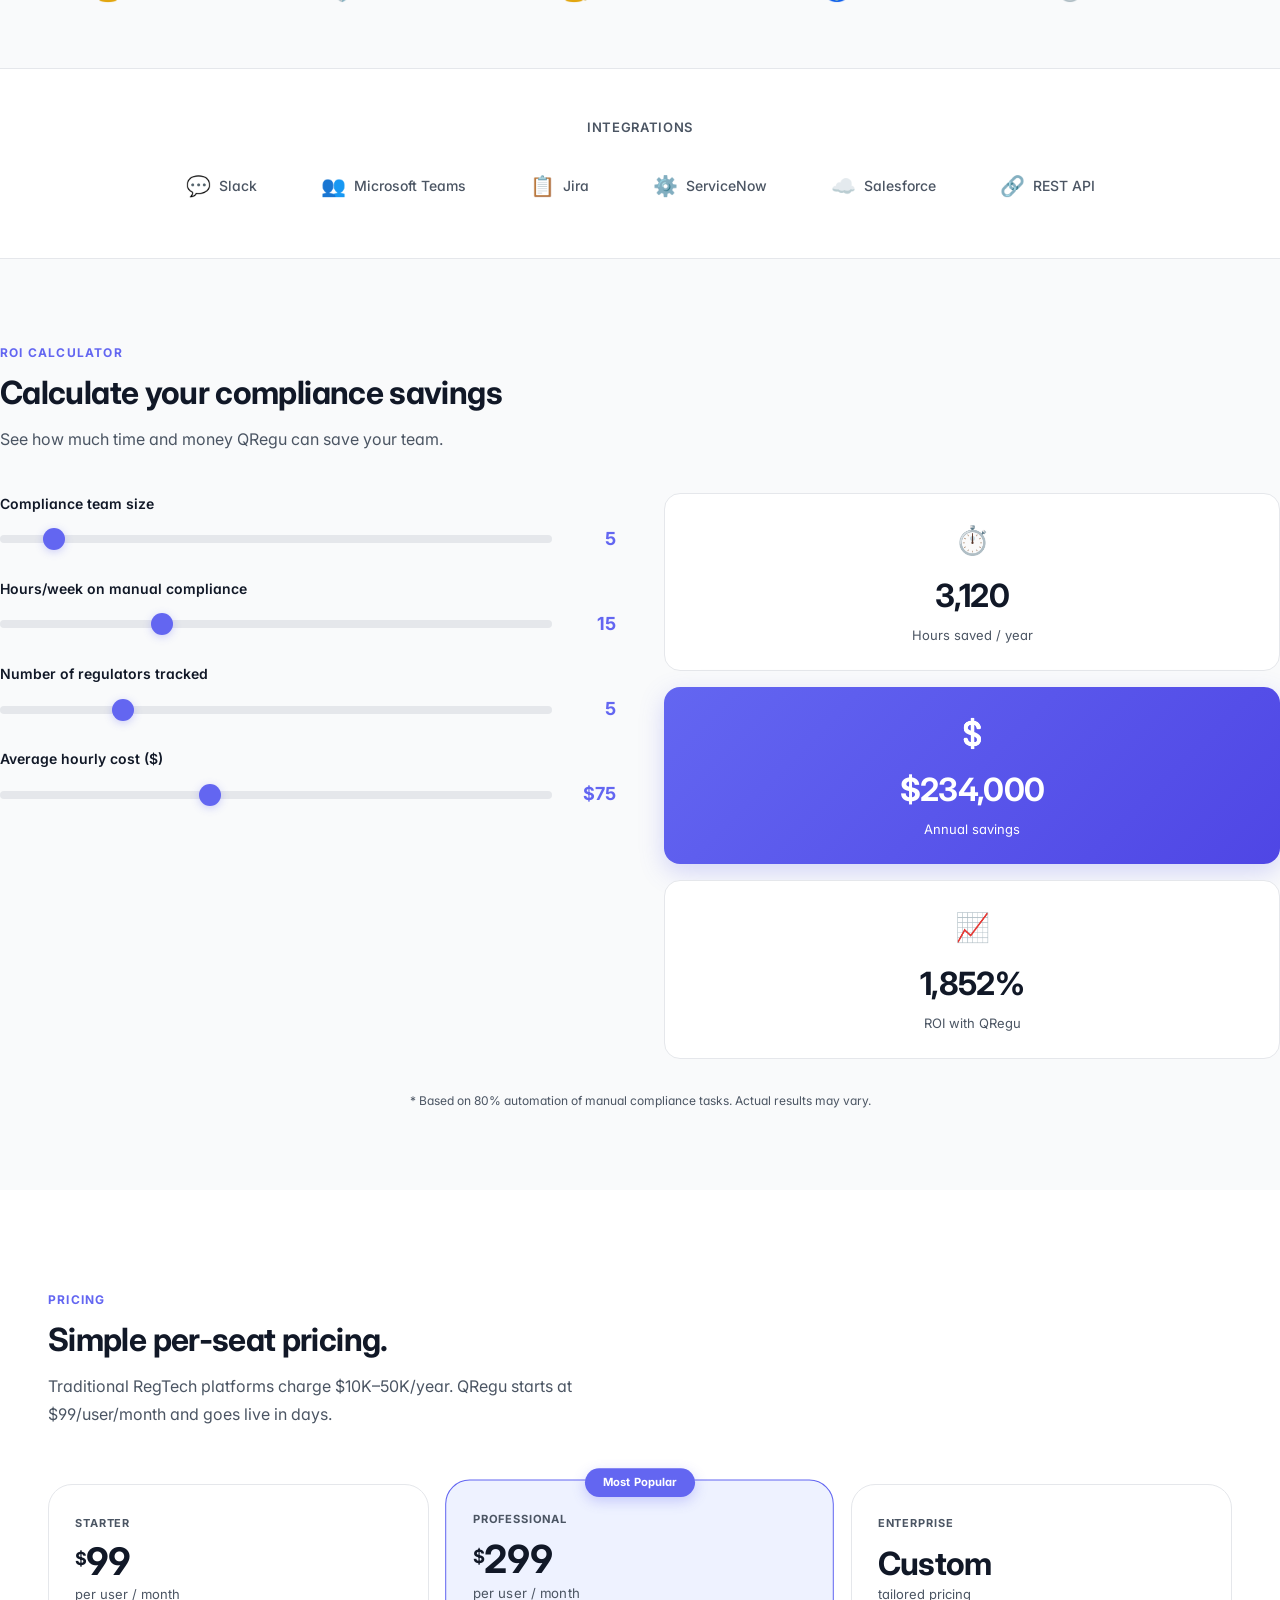
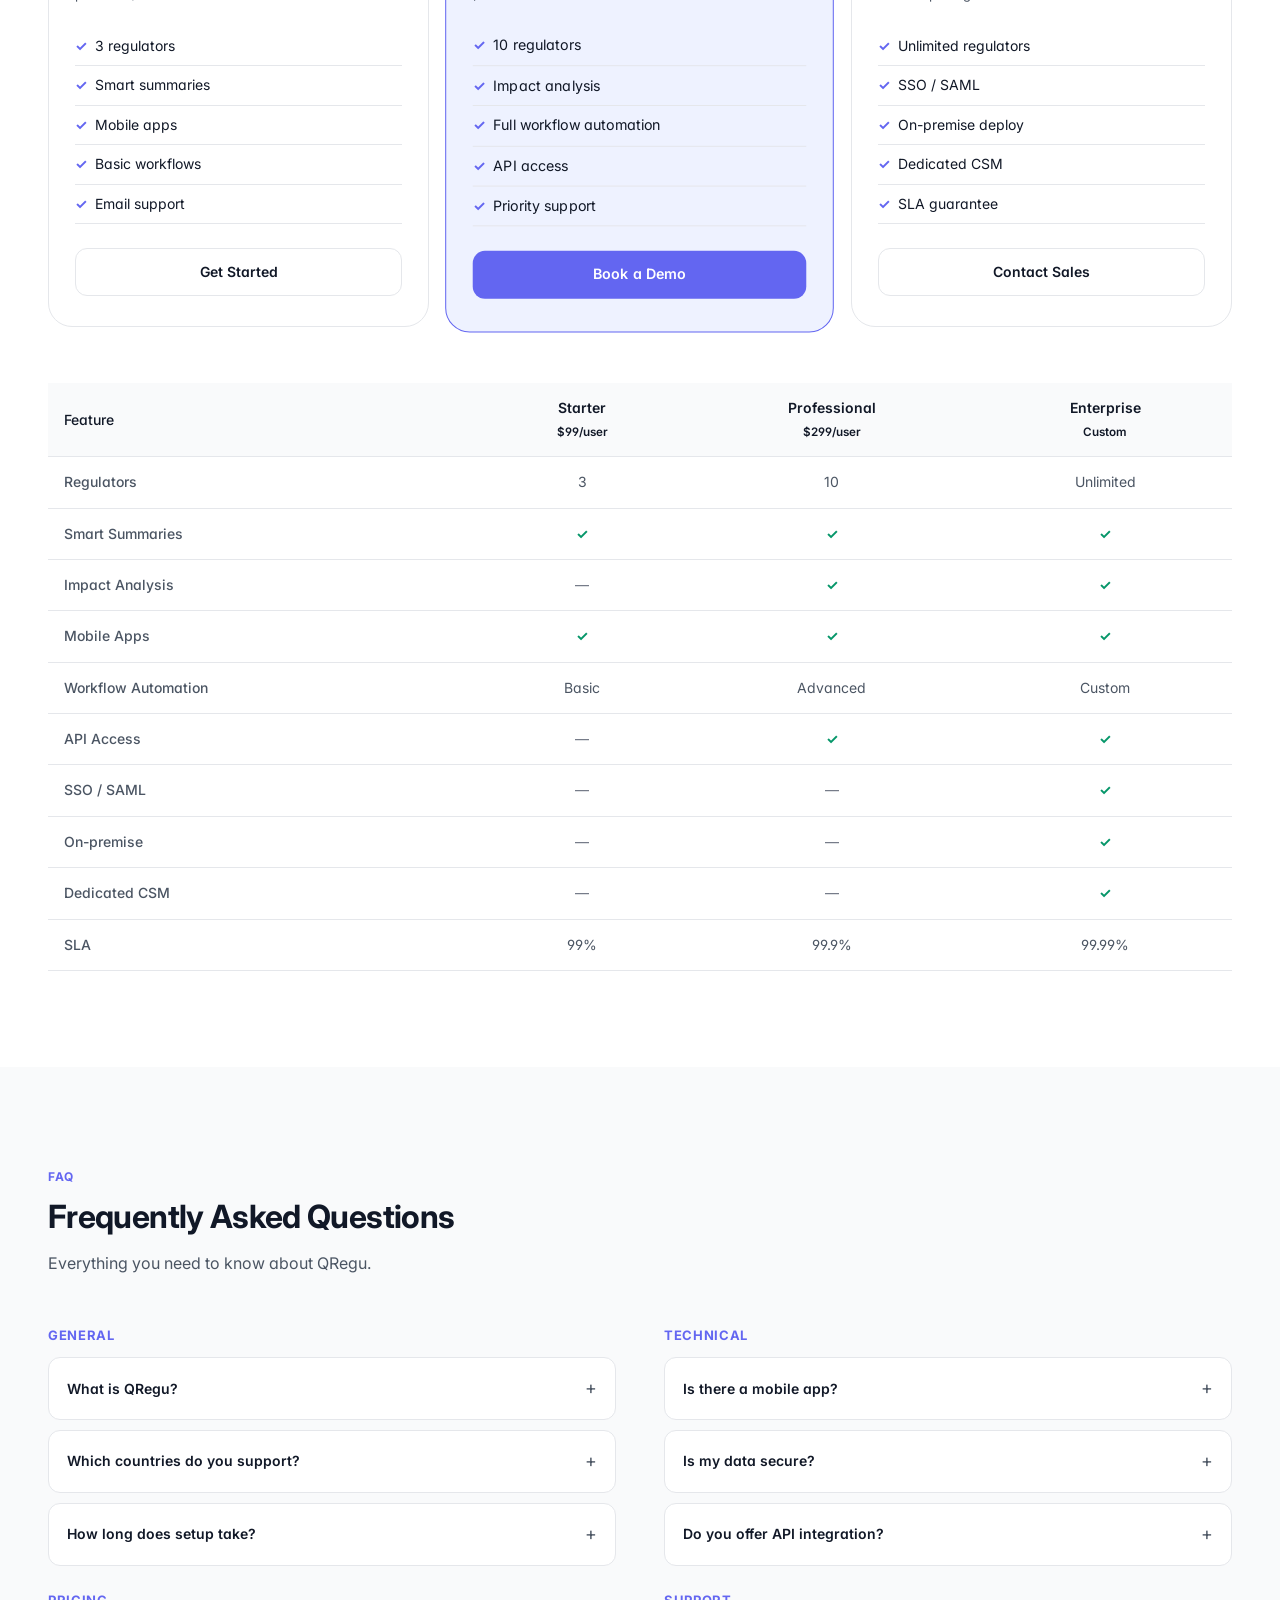
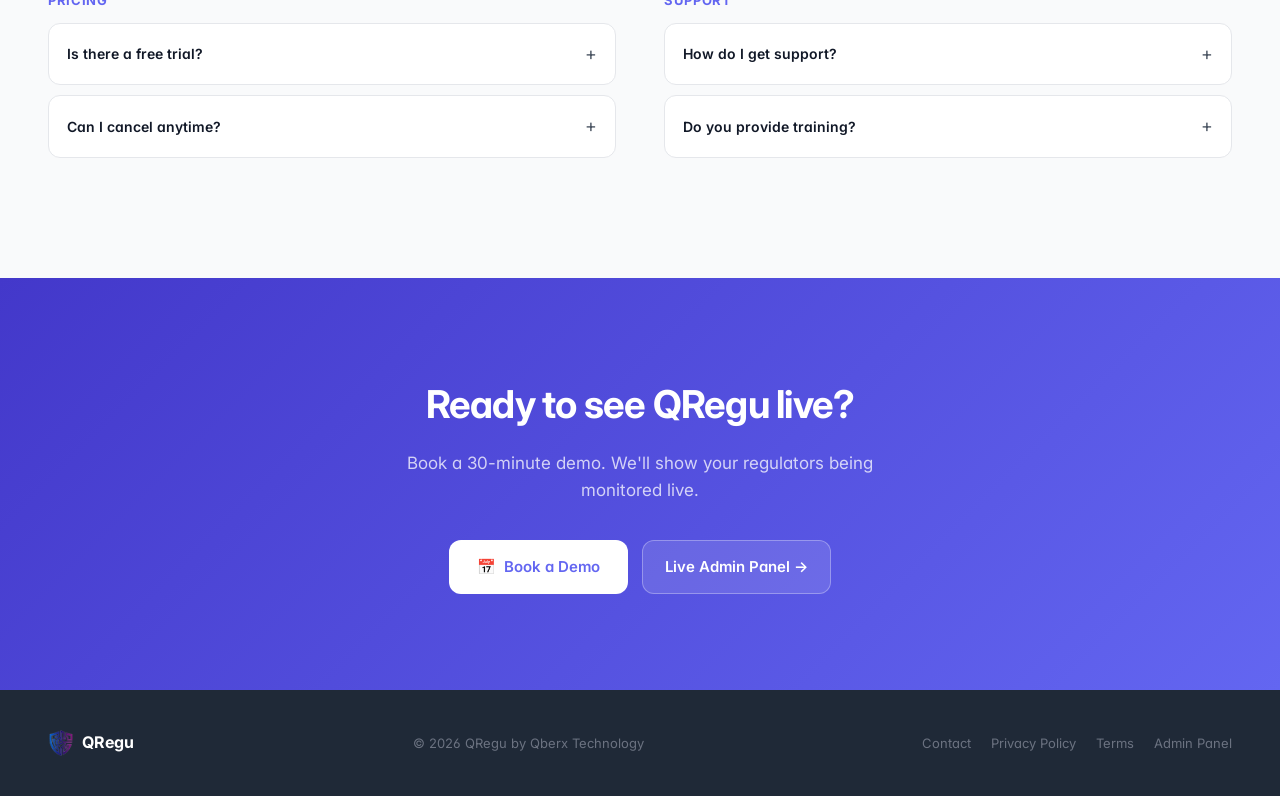
==== commit e32c5b4f: "feat: rebrand AI references to QRegu and update hero copy - Replace "AI does X" with "QRegu does X" " ====
--- a/index.html
+++ b/index.html
@@ -89,7 +89,7 @@
   <div class="nav-links">
     <a href="#sectors" class="nav-link"><span data-l="en" class="on">Sectors</span><span data-l="tr">Sekt&ouml;rler</span></a>
     <a href="#impact" class="nav-link"><span data-l="en" class="on">Impact Analysis</span><span data-l="tr">Etki Analizi</span></a>
-    <a href="#discovery" class="nav-link"><span data-l="en" class="on">AI Discovery</span><span data-l="tr">AI Ke&#351;if</span></a>
+    <a href="#discovery" class="nav-link"><span data-l="en" class="on">Discovery</span><span data-l="tr">Ke&#351;if</span></a>
     <a href="#roi" class="nav-link">ROI</a>
     <a href="#pricing" class="nav-link"><span data-l="en" class="on">Pricing</span><span data-l="tr">Fiyatlar</span></a>
     <a href="#faq" class="nav-link"><span data-l="en" class="on">FAQ</span><span data-l="tr">SSS</span></a>
@@ -110,7 +110,7 @@
 <div id="mobile-menu" class="mobile-menu" role="menu" aria-label="Mobile navigation">
   <a href="#sectors" onclick="document.getElementById('mobile-menu').classList.remove('open')"><span data-l="en" class="on">Sectors</span><span data-l="tr">Sektörler</span></a>
   <a href="#impact" onclick="document.getElementById('mobile-menu').classList.remove('open')"><span data-l="en" class="on">Impact Analysis</span><span data-l="tr">Etki Analizi</span></a>
-  <a href="#discovery" onclick="document.getElementById('mobile-menu').classList.remove('open')"><span data-l="en" class="on">AI Discovery</span><span data-l="tr">AI Keşif</span></a>
+  <a href="#discovery" onclick="document.getElementById('mobile-menu').classList.remove('open')"><span data-l="en" class="on">Discovery</span><span data-l="tr">Ke&#351;if</span></a>
   <a href="#roi" onclick="document.getElementById('mobile-menu').classList.remove('open')">ROI</a>
   <a href="#pricing" onclick="document.getElementById('mobile-menu').classList.remove('open')"><span data-l="en" class="on">Pricing</span><span data-l="tr">Fiyatlar</span></a>
   <a href="#faq" onclick="document.getElementById('mobile-menu').classList.remove('open')"><span data-l="en" class="on">FAQ</span><span data-l="tr">SSS</span></a>
@@ -120,8 +120,8 @@
 <div style="max-width:1280px;margin:0 auto;padding:116px 48px 72px;display:grid;grid-template-columns:1fr 1.15fr;gap:64px;align-items:center" class="hero-wrap">
   <div>
     <div class="hero-badge"><div class="live-dot"></div><span data-l="en" class="on">AI-Powered Regulatory Intelligence Platform</span><span data-l="tr">Yapay Zek&#226; Destekli Mevzuat Takip Platformu</span></div>
-    <h1><span data-l="en" class="on">Every regulation satisfies,<br><em>before you even notice</em></span><span data-l="tr">Her mevzuat de&#287;i&#351;ikli&#287;i,<br><em>siz fark etmeden haz&#305;r</em></span></h1>
-    <p class="hero-sub"><span data-l="en" class="on">Finance, law, SMEs, incentives &mdash; QRegu tracks every regulatory change across all sectors. AI reads, analyzes the impact, and routes tasks to the right team automatically.</span><span data-l="tr">Finans, hukuk, KOB&#304;&#8217;ler, te&#351;vikler &mdash; QRegu t&#252;m sekt&#246;rlerdeki mevzuat de&#287;i&#351;ikliklerini takip eder. AI okur, etkiyi analiz eder ve g&#246;revleri do&#287;ru ekibe otomatik y&#246;nlendirir.</span></p>
+    <h1><span data-l="en" class="on">Every regulatory change,<br><em>action-ready before you notice</em></span><span data-l="tr">Her mevzuat de&#287;i&#351;ikli&#287;i siz fark etmeden<br><em>QRegu &#252;zerinde aksiyona haz&#305;r</em></span></h1>
+    <p class="hero-sub"><span data-l="en" class="on">Finance, law, SMEs, incentives &mdash; QRegu tracks every regulatory change across all sectors. Reads every update, analyzes the impact, and routes tasks to the right team automatically.</span><span data-l="tr">Finans, hukuk, KOB&#304;&#8217;ler, te&#351;vikler &mdash; QRegu t&#252;m sekt&#246;rlerdeki mevzuat de&#287;i&#351;ikliklerini takip eder. Her g&#252;ncellemeyi okur, etkiyi analiz eder ve g&#246;revleri do&#287;ru ekibe otomatik y&#246;nlendirir.</span></p>
     <div class="hero-btns">
       <a href="#" onclick="openDemoPopup();return false;" class="btn-primary">&#x1F4C5; <span data-l="en" class="on">Book a Demo</span><span data-l="tr">Demo Talep Et</span></a>
       <a href="https://qregu-admin-dev.web.app" class="btn-ghost" target="_blank"><span data-l="en" class="on">Live Admin Panel &rarr;</span><span data-l="tr">Canl&#305; Admin &rarr;</span></a>
@@ -212,9 +212,9 @@
 <!-- IMPACT ANALYSIS -->
 <section id="impact">
 <div class="container">
-  <div class="eyebrow"><span data-l="en" class="on">AI Impact Analysis</span><span data-l="tr">AI Etki Analizi</span></div>
+  <div class="eyebrow"><span data-l="en" class="on">Impact Analysis</span><span data-l="tr">Etki Analizi</span></div>
   <h2 class="s-title"><span data-l="en" class="on">Regulation published &rarr; impact scored<br>in seconds, not days</span><span data-l="tr">Mevzuat yay&#305;nland&#305; &rarr; etki saniyeler<br>i&ccedil;inde analiz edildi</span></h2>
-  <p class="s-sub"><span data-l="en" class="on">AI reads every regulation and produces a full impact report: severity score, affected departments, required actions, estimated effort, and deadlines.</span><span data-l="tr">AI her mevzuatı okuyarak tam etki raporu üretir: önem skoru, etkilenen departmanlar, gerekli aksiyonlar, tahmini efor ve son tarihler.</span></p>
+  <p class="s-sub"><span data-l="en" class="on">QRegu reads every regulation and produces a full impact report: severity score, affected departments, required actions, estimated effort, and deadlines.</span><span data-l="tr">QRegu her mevzuat&#305; okuyarak tam etki raporu &#252;retir: &#246;nem skoru, etkilenen departmanlar, gerekli aksiyonlar, tahmini efor ve son tarihler.</span></p>
   <div class="impact-layout">
     <div class="impact-screens">
       <div class="impact-img"><img id="impact-list-img" src="" alt="QRegu impact reports list showing severity scores and affected departments" loading="lazy"></div>
@@ -233,13 +233,13 @@
         <div class="ip-icon">&#x1F3DB;&#xFE0F;</div>
         <div>
           <div class="ip-title"><span data-l="en" class="on">Department-level impact mapping</span><span data-l="tr">Departman bazl&#305; etki haritas&#305;</span></div>
-          <div class="ip-desc"><span data-l="en" class="on">AI identifies which departments are affected: Legal, Compliance, IT, Finance, Operations, Call Center. Assigns effort estimates per team.</span><span data-l="tr">AI hangi departmanların etkilendiğini belirler: Hukuk, Uyum, BT, Finans, Operasyon, Çağrı Merkezi. Her ekip için efor tahmini atar.</span></div>
+          <div class="ip-desc"><span data-l="en" class="on">QRegu identifies which departments are affected: Legal, Compliance, IT, Finance, Operations, Call Center. Assigns effort estimates per team.</span><span data-l="tr">QRegu hangi departmanlar&#305;n etkilendi&#287;ini belirler: Hukuk, Uyum, BT, Finans, Operasyon, &#199;a&#287;r&#305; Merkezi. Her ekip i&#231;in efor tahmini atar.</span></div>
         </div>
       </div>
       <div class="ip">
         <div class="ip-icon">&#x2705;</div>
         <div>
-          <div class="ip-title"><span data-l="en" class="on">AI-generated action list</span><span data-l="tr">AI taraf&#305;ndan &uuml;retilen aksiyon listesi</span></div>
+          <div class="ip-title"><span data-l="en" class="on">Auto-generated action list</span><span data-l="tr">Otomatik &#252;retilen aksiyon listesi</span></div>
           <div class="ip-desc"><span data-l="en" class="on">Up to 12 specific actions per regulation: contract changes, system updates, customer communications, regulatory filings &mdash; all pre-generated.</span><span data-l="tr">Mevzuat başına 12 spesifik aksiyon: sözleşme değişiklikleri, sistem güncellemeleri, müşteri bildirimleri, regülatif raporlamalar &mdash; hepsi önceden üretilmiş.</span></div>
         </div>
       </div>
@@ -247,7 +247,7 @@
         <div class="ip-icon">&#x23F1;&#xFE0F;</div>
         <div>
           <div class="ip-title"><span data-l="en" class="on">Effort estimation &amp; deadlines</span><span data-l="tr">Efor tahmini &amp; son tarihler</span></div>
-          <div class="ip-desc"><span data-l="en" class="on">AI calculates required effort in working days and extracts compliance deadlines from regulation text automatically.</span><span data-l="tr">AI gerekli eforu iş günü olarak hesaplar ve uyum son tarihlerini mevzuat metninden otomatik çıkarır.</span></div>
+          <div class="ip-desc"><span data-l="en" class="on">QRegu calculates required effort in working days and extracts compliance deadlines from regulation text automatically.</span><span data-l="tr">QRegu gerekli eforu i&#351; g&#252;n&#252; olarak hesaplar ve uyum son tarihlerini mevzuat metninden otomatik &#231;&#305;kar&#305;r.</span></div>
         </div>
       </div>
     </div>
@@ -258,9 +258,9 @@
 <!-- LLM POWERED -->
 <section class="llm-section" id="llm">
 <div class="container">
-  <div class="eyebrow"><span data-l="en" class="on">AI-Powered Analysis</span><span data-l="tr">AI Destekli Analiz</span></div>
-  <h2 class="s-title"><span data-l="en" class="on">AI that speaks<br>your regulatory language</span><span data-l="tr">Mevzuat dilinizi<br>konu&#351;an AI</span></h2>
-  <p class="s-sub"><span data-l="en" class="on">Our AI understands banking, insurance, and capital markets regulations deeply. Not generic summaries &mdash; sector-specific insights that matter.</span><span data-l="tr">AI'&#305;m&#305;z bankac&#305;l&#305;k, sigorta ve sermaye piyasalar&#305; mevzuatlar&#305;n&#305; derinlemesine anlar. Genel &ouml;zetler de&#287;il &mdash; &ouml;nemli sekt&ouml;re &ouml;zg&uuml; i&ccedil;g&ouml;r&uuml;ler.</span></p>
+  <div class="eyebrow"><span data-l="en" class="on">Smart Analysis</span><span data-l="tr">Ak&#305;ll&#305; Analiz</span></div>
+  <h2 class="s-title"><span data-l="en" class="on">QRegu speaks<br>your regulatory language</span><span data-l="tr">QRegu mevzuat dilinizi<br>konu&#351;ur</span></h2>
+  <p class="s-sub"><span data-l="en" class="on">QRegu understands regulations across all sectors deeply. Not generic summaries &mdash; sector-specific insights that matter.</span><span data-l="tr">QRegu t&#252;m sekt&#246;rlerdeki mevzuatlar&#305; derinlemesine anlar. Genel &#246;zetler de&#287;il &mdash; sekt&#246;re &#246;zg&#252; &#246;nemli i&#231;g&#246;r&#252;ler.</span></p>
   <div class="llm-grid">
     <div class="llm-card">
       <div class="llm-icon">&#x1F4DD;</div>
@@ -270,21 +270,21 @@
     <div class="llm-card">
       <div class="llm-icon">&#x1F3DB;&#xFE0F;</div>
       <h3><span data-l="en" class="on">Team-Level Routing</span><span data-l="tr">Ekip Bazl&#305; Y&ouml;nlendirme</span></h3>
-      <p><span data-l="en" class="on">AI knows which department handles what. Legal gets contract changes, IT gets system updates, Operations gets process changes &mdash; automatically.</span><span data-l="tr">AI hangi departmanın neyi ele aldığını bilir. Hukuk sözleşme değişikliklerini, BT sistem güncellemelerini, Operasyon süreç değişikliklerini alır &mdash; otomatik.</span></p>
+      <p><span data-l="en" class="on">QRegu knows which department handles what. Legal gets contract changes, IT gets system updates, Operations gets process changes &mdash; automatically.</span><span data-l="tr">QRegu hangi departman&#305;n neyi ele ald&#305;&#287;&#305;n&#305; bilir. Hukuk s&#246;zle&#351;me de&#287;i&#351;ikliklerini, BT sistem g&#252;ncellemelerini, Operasyon s&#252;re&#231; de&#287;i&#351;ikliklerini al&#305;r &mdash; otomatik.</span></p>
     </div>
     <div class="llm-card">
       <div class="llm-icon">&#x1F310;</div>
       <h3><span data-l="en" class="on">Any Language</span><span data-l="tr">Her Dilde</span></h3>
-      <p><span data-l="en" class="on">Turkish, English, German &mdash; doesn't matter. AI reads in the source language and delivers insights in your preferred language.</span><span data-l="tr">Türkçe, İngilizce, Almanca &mdash; fark etmez. AI kaynak dilde okur ve tercih ettiğiniz dilde içgörüler sunar.</span></p>
+      <p><span data-l="en" class="on">Turkish, English, German &mdash; doesn't matter. QRegu reads in the source language and delivers insights in your preferred language.</span><span data-l="tr">T&#252;rk&#231;e, &#304;ngilizce, Almanca &mdash; fark etmez. QRegu kaynak dilde okur ve tercih etti&#287;iniz dilde i&#231;g&#246;r&#252;ler sunar.</span></p>
     </div>
     <div class="llm-card">
       <div class="llm-icon">&#x1F4AC;</div>
       <h3><span data-l="en" class="on">Ask Your Regulations</span><span data-l="tr">Mevzuatlar&#305;n&#305;za Sorun</span></h3>
-      <p><span data-l="en" class="on">Chat with an AI trained on your regulations. Ask questions in plain language, get answers with source references.</span><span data-l="tr">Mevzuatlar&#305;n&#305;zda e&#287;itilmi&#351; AI ile sohbet edin. Sade dilde sorun, kaynak referanslar&#305;yla cevap al&#305;n.</span></p>
+      <p><span data-l="en" class="on">Chat with QRegu about your regulations. Ask questions in plain language, get answers with source references.</span><span data-l="tr">Mevzuatlar&#305;n&#305;z hakk&#305;nda QRegu ile sohbet edin. Sade dilde sorun, kaynak referanslar&#305;yla cevap al&#305;n.</span></p>
     </div>
   </div>
   <div style="text-align:center;margin-top:32px">
-    <a href="/features/ai-analysis.html" class="btn-ghost"><span data-l="en" class="on">See AI in action &rarr;</span><span data-l="tr">AI'&#305; i&#351; ba&#351;&#305;nda g&ouml;r&uuml;n &rarr;</span></a>
+    <a href="/features/ai-analysis.html" class="btn-ghost"><span data-l="en" class="on">See QRegu in action &rarr;</span><span data-l="tr">QRegu'yu i&#351; ba&#351;&#305;nda g&#246;r&#252;n &rarr;</span></a>
   </div>
 </div>
 </section>
@@ -292,18 +292,18 @@
 <!-- AI DISCOVERY -->
 <div class="discovery-section" id="discovery">
 <div class="container">
-  <div class="eyebrow"><span data-l="en" class="on">AI Discovery Agent</span><span data-l="tr">AI Ke&#351;if Ajan&#305;</span></div>
+  <div class="eyebrow"><span data-l="en" class="on">Discovery Agent</span><span data-l="tr">Ke&#351;if Ajan&#305;</span></div>
   <h2 class="s-title"><span data-l="en" class="on">Add any regulator in the world<br>in under 2 minutes</span><span data-l="tr">D&uuml;nyadaki herhangi bir regulat&ouml;r&uuml;<br>2 dakikadan k&#305;sa s&uuml;rede ekleyin</span></h2>
-  <p class="s-sub"><span data-l="en" class="on">Competitors need 2&ndash;4 weeks of development per country. QRegu&rsquo;s AI Discovery Agent analyzes any regulatory website automatically &mdash; no developer required.</span><span data-l="tr">Rakipler her ülke için 2&ndash;4 hafta geliştirme ister. QRegu'nun AI Discovery Agent'ı herhangi bir mevzuat sitesini otomatik analiz eder &mdash; geliştirici gerekmez.</span></p>
+  <p class="s-sub"><span data-l="en" class="on">Competitors need 2&ndash;4 weeks of development per country. QRegu&rsquo;s Discovery Agent analyzes any regulatory website automatically &mdash; no developer required.</span><span data-l="tr">Rakipler her ülke için 2&ndash;4 hafta geliştirme ister. QRegu'nun Ke&#351;if Ajan&#305; herhangi bir mevzuat sitesini otomatik analiz eder &mdash; geliştirici gerekmez.</span></p>
   <div class="discovery-layout">
     <div class="discovery-steps">
-      <div class="ds"><div class="ds-left"><div class="ds-num">1</div><div class="ds-line"></div></div><div class="ds-body"><div class="ds-title"><span data-l="en" class="on">Enter country + sector</span><span data-l="tr">&#220;lke + sekt&ouml;r girin</span></div><div class="ds-desc"><span data-l="en" class="on">Type "Germany, Banking" or "Singapore, Fintech". AI searches and finds the relevant regulatory authority automatically.</span><span data-l="tr">"Almanya, Bankacılık" veya "Singapur, Fintech" yazın. AI otomatik olarak ilgili düzenleyici kurumu bulur.</span></div></div></div>
-      <div class="ds"><div class="ds-left"><div class="ds-num">2</div><div class="ds-line"></div></div><div class="ds-body"><div class="ds-title"><span data-l="en" class="on">AI analyzes website structure</span><span data-l="tr">AI site yap&#305;s&#305;n&#305; analiz eder</span></div><div class="ds-desc"><span data-l="en" class="on">AI detects HTML structure, RSS feeds, and API endpoints. Generates CSS selectors and extraction rules automatically.</span><span data-l="tr">AI HTML yapısını, RSS beslemelerini ve API uç noktalarını tespit eder. CSS seçicileri ve çıkarma kurallarını otomatik üretir.</span></div></div></div>
+      <div class="ds"><div class="ds-left"><div class="ds-num">1</div><div class="ds-line"></div></div><div class="ds-body"><div class="ds-title"><span data-l="en" class="on">Enter country + sector</span><span data-l="tr">&#220;lke + sekt&ouml;r girin</span></div><div class="ds-desc"><span data-l="en" class="on">Type "Germany, Banking" or "Singapore, Fintech". QRegu searches and finds the relevant regulatory authority automatically.</span><span data-l="tr">"Almanya, Bankac&#305;l&#305;k" veya "Singapur, Fintech" yaz&#305;n. QRegu otomatik olarak ilgili d&#252;zenleyici kurumu bulur.</span></div></div></div>
+      <div class="ds"><div class="ds-left"><div class="ds-num">2</div><div class="ds-line"></div></div><div class="ds-body"><div class="ds-title"><span data-l="en" class="on">QRegu analyzes website structure</span><span data-l="tr">QRegu site yap&#305;s&#305;n&#305; analiz eder</span></div><div class="ds-desc"><span data-l="en" class="on">QRegu detects HTML structure, RSS feeds, and API endpoints. Generates CSS selectors and extraction rules automatically.</span><span data-l="tr">QRegu HTML yap&#305;s&#305;n&#305;, RSS beslemelerini ve API u&#231; noktalar&#305;n&#305; tespit eder. CSS se&#231;icileri ve &#231;&#305;karma kurallar&#305;n&#305; otomatik &#252;retir.</span></div></div></div>
       <div class="ds"><div class="ds-left"><div class="ds-num">3</div><div class="ds-line"></div></div><div class="ds-body"><div class="ds-title"><span data-l="en" class="on">Preview &amp; activate</span><span data-l="tr">&Ouml;nizle &amp; etkinle&#351;tir</span></div><div class="ds-desc"><span data-l="en" class="on">Test the fetch before going live. One click to activate &mdash; regulations start flowing immediately.</span><span data-l="tr">Canlıya geçmeden önce çekimi test edin. Bir tıkla etkinleştirin &mdash; mevzuatlar hemen akmaya başlar.</span></div><div class="ds-time"><span data-l="en" class="on">&#60; 2 minutes total</span><span data-l="tr">Toplam &#60; 2 dakika</span></div></div></div>
     </div>
     <div class="discovery-visual">
       <div class="discovery-card">
-        <div class="dc-header"><div class="dc-title">&#x1F916; <span data-l="en" class="on">AI Discovery &mdash; In Progress</span><span data-l="tr">AI Ke&#351;if &mdash; Devam Ediyor</span></div><div class="dc-badge"><span data-l="en" class="on">Live</span><span data-l="tr">Canl&#305;</span></div></div>
+        <div class="dc-header"><div class="dc-title">&#x1F916; <span data-l="en" class="on">Discovery &mdash; In Progress</span><span data-l="tr">Ke&#351;if &mdash; Devam Ediyor</span></div><div class="dc-badge"><span data-l="en" class="on">Live</span><span data-l="tr">Canl&#305;</span></div></div>
         <div class="dc-row"><span class="dc-label"><span data-l="en" class="on">Target</span><span data-l="tr">Hedef</span></span><span class="dc-value">BaFin &mdash; Germany</span></div>
         <div class="dc-row"><span class="dc-label"><span data-l="en" class="on">Sector</span><span data-l="tr">Sekt&ouml;r</span></span><span class="dc-value">Banking &amp; Finance</span></div>
         <div class="dc-row"><span class="dc-label"><span data-l="en" class="on">Type detected</span><span data-l="tr">Tespit edilen tip</span></span><span class="dc-value">RSS + HTML Crawler</span></div>
@@ -325,7 +325,7 @@
     <div class="wf-img"><img id="wf-img" src="" alt="QRegu visual workflow builder for compliance automation" loading="lazy"></div>
     <div class="wf-steps">
       <div class="wfs"><div class="wfn">1</div><div><div class="wft"><span data-l="en" class="on">New regulation triggers workflow</span><span data-l="tr">Yeni mevzuat i&#351; ak&#305;&#351;&#305;n&#305; tetikler</span></div><div class="wfd"><span data-l="en" class="on">The moment a regulation is published, your custom workflow activates automatically.</span><span data-l="tr">Mevzuat yayınlandığı anda özel iş akışınız otomatik devreye girer.</span></div></div></div>
-      <div class="wfs"><div class="wfn">2</div><div><div class="wft"><span data-l="en" class="on">AI runs impact analysis</span><span data-l="tr">AI etki analizi yap&#305;yor</span></div><div class="wfd"><span data-l="en" class="on">Severity scored, departments identified, actions listed &mdash; in seconds.</span><span data-l="tr">Önem skorlandı, departmanlar belirlendi, aksiyonlar listelendi &mdash; saniyeler içinde.</span></div></div></div>
+      <div class="wfs"><div class="wfn">2</div><div><div class="wft"><span data-l="en" class="on">QRegu runs impact analysis</span><span data-l="tr">QRegu etki analizi yap&#305;yor</span></div><div class="wfd"><span data-l="en" class="on">Severity scored, departments identified, actions listed &mdash; in seconds.</span><span data-l="tr">Önem skorlandı, departmanlar belirlendi, aksiyonlar listelendi &mdash; saniyeler içinde.</span></div></div></div>
       <div class="wfs"><div class="wfn">3</div><div><div class="wft"><span data-l="en" class="on">Tasks auto-created &amp; assigned</span><span data-l="tr">G&ouml;revler otomatik olu&#351;turuldu &amp; atand&#305;</span></div><div class="wfd"><span data-l="en" class="on">RACI roles assigned, deadlines set, teams notified on mobile instantly.</span><span data-l="tr">RACI rolleri atandı, son tarihler belirlendi, ekipler mobilden anında bildirim aldı.</span></div></div></div>
       <div class="wfs"><div class="wfn">4</div><div><div class="wft"><span data-l="en" class="on">Evidence collected &amp; workflow closes</span><span data-l="tr">Kan&#305;t topland&#305; &amp; i&#351; ak&#305;&#351;&#305; kapand&#305;</span></div><div class="wfd"><span data-l="en" class="on">Full audit trail maintained. Compliance proved with evidence. Regulators satisfied.</span><span data-l="tr">Tam denetim izi tutuldu. Uyum kanıtlarla ispat edildi. Düzenleyiciler tatmin oldu.</span></div></div></div>
     </div>
@@ -462,7 +462,7 @@
       <div class="ptier">Starter</div>
       <div class="pamount"><sup>$</sup>99</div>
       <div class="pperiod"><span data-l="en" class="on">per user / month</span><span data-l="tr">kullan&#305;c&#305; / ay</span></div>
-      <ul class="plist"><li><span data-l="en" class="on">3 regulators</span><span data-l="tr">3 regulat&ouml;r</span></li><li><span data-l="en" class="on">AI summaries</span><span data-l="tr">AI &ouml;zetleri</span></li><li><span data-l="en" class="on">Mobile apps</span><span data-l="tr">Mobil uygulamalar</span></li><li><span data-l="en" class="on">Basic workflows</span><span data-l="tr">Temel i&#351; ak&#305;&#351;lar&#305;</span></li><li><span data-l="en" class="on">Email support</span><span data-l="tr">E-posta deste&#287;i</span></li></ul>
+      <ul class="plist"><li><span data-l="en" class="on">3 regulators</span><span data-l="tr">3 regulat&ouml;r</span></li><li><span data-l="en" class="on">Smart summaries</span><span data-l="tr">Ak&#305;ll&#305; &#246;zetler</span></li><li><span data-l="en" class="on">Mobile apps</span><span data-l="tr">Mobil uygulamalar</span></li><li><span data-l="en" class="on">Basic workflows</span><span data-l="tr">Temel i&#351; ak&#305;&#351;lar&#305;</span></li><li><span data-l="en" class="on">Email support</span><span data-l="tr">E-posta deste&#287;i</span></li></ul>
       <a href="#" onclick="openDemoPopup();return false;" class="pbtn outline"><span data-l="en" class="on">Get Started</span><span data-l="tr">Ba&#351;la</span></a>
     </div>
     <div class="pc feat">
@@ -470,7 +470,7 @@
       <div class="ptier">Professional</div>
       <div class="pamount"><sup>$</sup>299</div>
       <div class="pperiod"><span data-l="en" class="on">per user / month</span><span data-l="tr">kullan&#305;c&#305; / ay</span></div>
-      <ul class="plist"><li><span data-l="en" class="on">10 regulators</span><span data-l="tr">10 regulat&ouml;r</span></li><li><span data-l="en" class="on">AI impact analysis</span><span data-l="tr">AI etki analizi</span></li><li><span data-l="en" class="on">Full workflow automation</span><span data-l="tr">Tam i&#351; ak&#305;&#351;&#305; otomasyonu</span></li><li><span data-l="en" class="on">API access</span><span data-l="tr">API eri&#351;imi</span></li><li><span data-l="en" class="on">Priority support</span><span data-l="tr">&Ouml;ncelikli destek</span></li></ul>
+      <ul class="plist"><li><span data-l="en" class="on">10 regulators</span><span data-l="tr">10 regulat&ouml;r</span></li><li><span data-l="en" class="on">Impact analysis</span><span data-l="tr">Etki analizi</span></li><li><span data-l="en" class="on">Full workflow automation</span><span data-l="tr">Tam i&#351; ak&#305;&#351;&#305; otomasyonu</span></li><li><span data-l="en" class="on">API access</span><span data-l="tr">API eri&#351;imi</span></li><li><span data-l="en" class="on">Priority support</span><span data-l="tr">&Ouml;ncelikli destek</span></li></ul>
       <a href="#" onclick="openDemoPopup();return false;" class="pbtn fill"><span data-l="en" class="on">Book a Demo</span><span data-l="tr">Demo Talep Et</span></a>
     </div>
     <div class="pc">
@@ -501,13 +501,13 @@
           <td><span data-l="en" class="on">Unlimited</span><span data-l="tr">Sınırsız</span></td>
         </tr>
         <tr>
-          <td><span data-l="en" class="on">AI Summaries</span><span data-l="tr">AI Özetleri</span></td>
-          <td class="check">✓</td>
-          <td class="check">✓</td>
-          <td class="check">✓</td>
-        </tr>
-        <tr>
-          <td><span data-l="en" class="on">AI Impact Analysis</span><span data-l="tr">AI Etki Analizi</span></td>
+          <td><span data-l="en" class="on">Smart Summaries</span><span data-l="tr">Ak&#305;ll&#305; &#214;zetler</span></td>
+          <td class="check">✓</td>
+          <td class="check">✓</td>
+          <td class="check">✓</td>
+        </tr>
+        <tr>
+          <td><span data-l="en" class="on">Impact Analysis</span><span data-l="tr">Etki Analizi</span></td>
           <td class="cross">—</td>
           <td class="check">✓</td>
           <td class="check">✓</td>
@@ -582,7 +582,7 @@
         </div>
         <div class="faq-item">
           <div class="faq-q" onclick="this.parentElement.classList.toggle('open')"><span data-l="en" class="on">How long does setup take?</span><span data-l="tr">Kurulum ne kadar sürer?</span></div>
-          <div class="faq-a"><span data-l="en" class="on">You can be up and running in days, not months. Basic setup takes less than an hour. Adding new regulators with AI Discovery takes under 2 minutes each.</span><span data-l="tr">Aylar değil, günler içinde çalışmaya başlayabilirsiniz. Temel kurulum bir saatten az sürer. AI Discovery ile yeni regülatör eklemek her biri 2 dakikadan az sürer.</span></div>
+          <div class="faq-a"><span data-l="en" class="on">You can be up and running in days, not months. Basic setup takes less than an hour. Adding new regulators with QRegu Discovery takes under 2 minutes each.</span><span data-l="tr">Aylar de&#287;il, g&#252;nler i&#231;inde &#231;al&#305;&#351;maya ba&#351;layabilirsiniz. Temel kurulum bir saatten az s&#252;rer. QRegu Ke&#351;if ile yeni reg&#252;lat&#246;r eklemek her biri 2 dakikadan az s&#252;rer.</span></div>
         </div>
       </div>
 
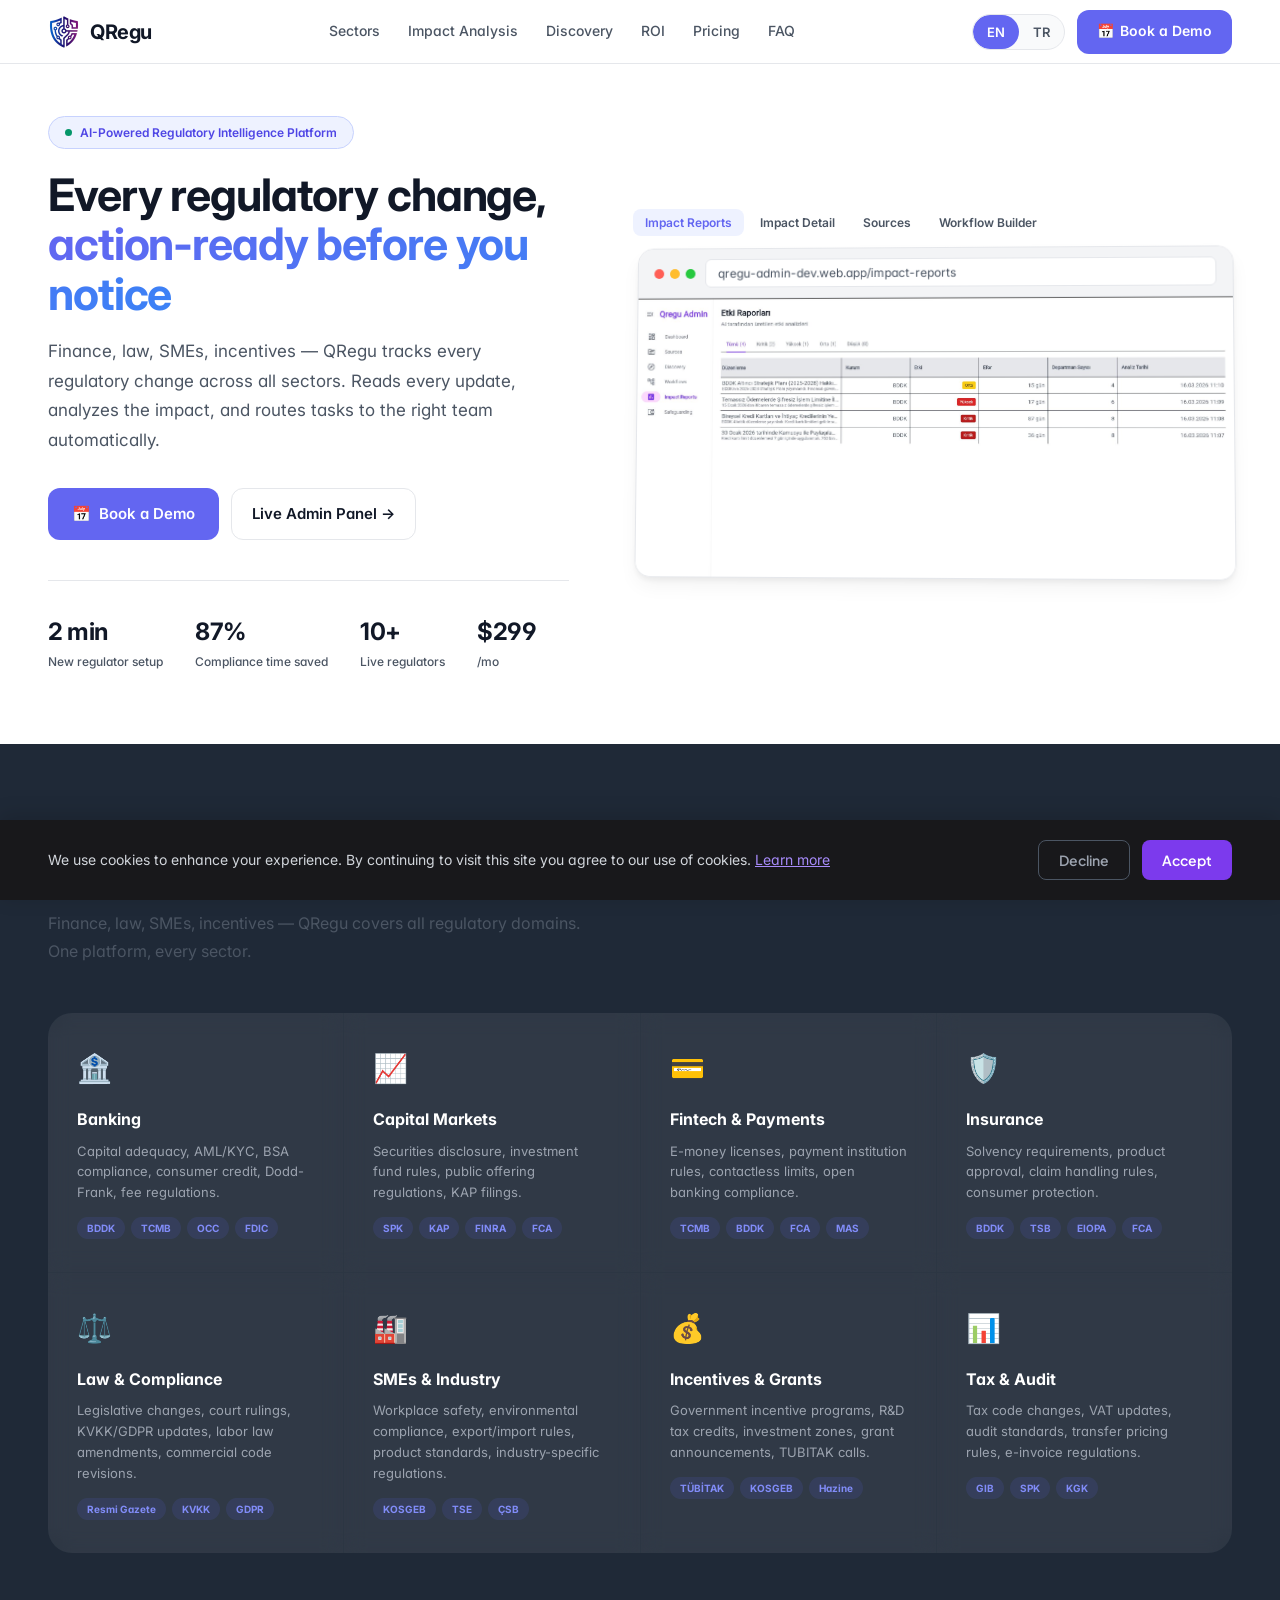
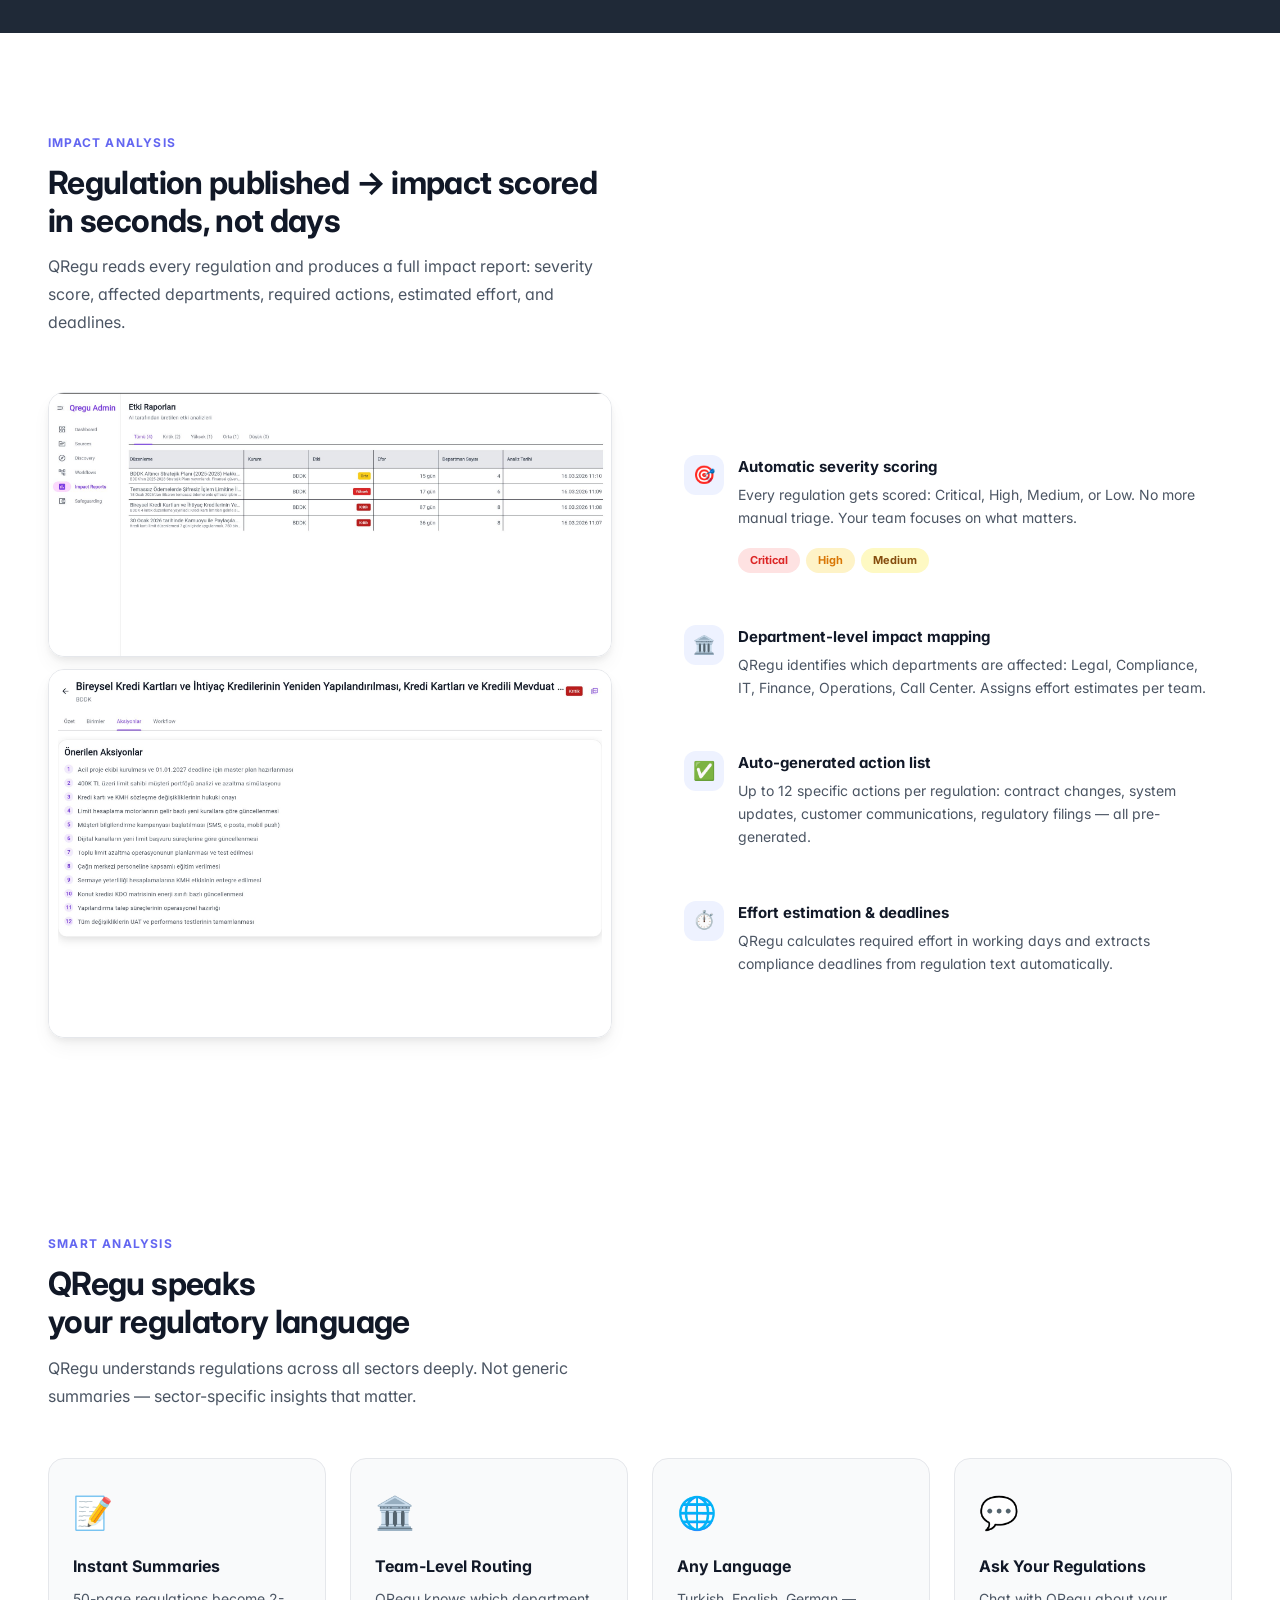
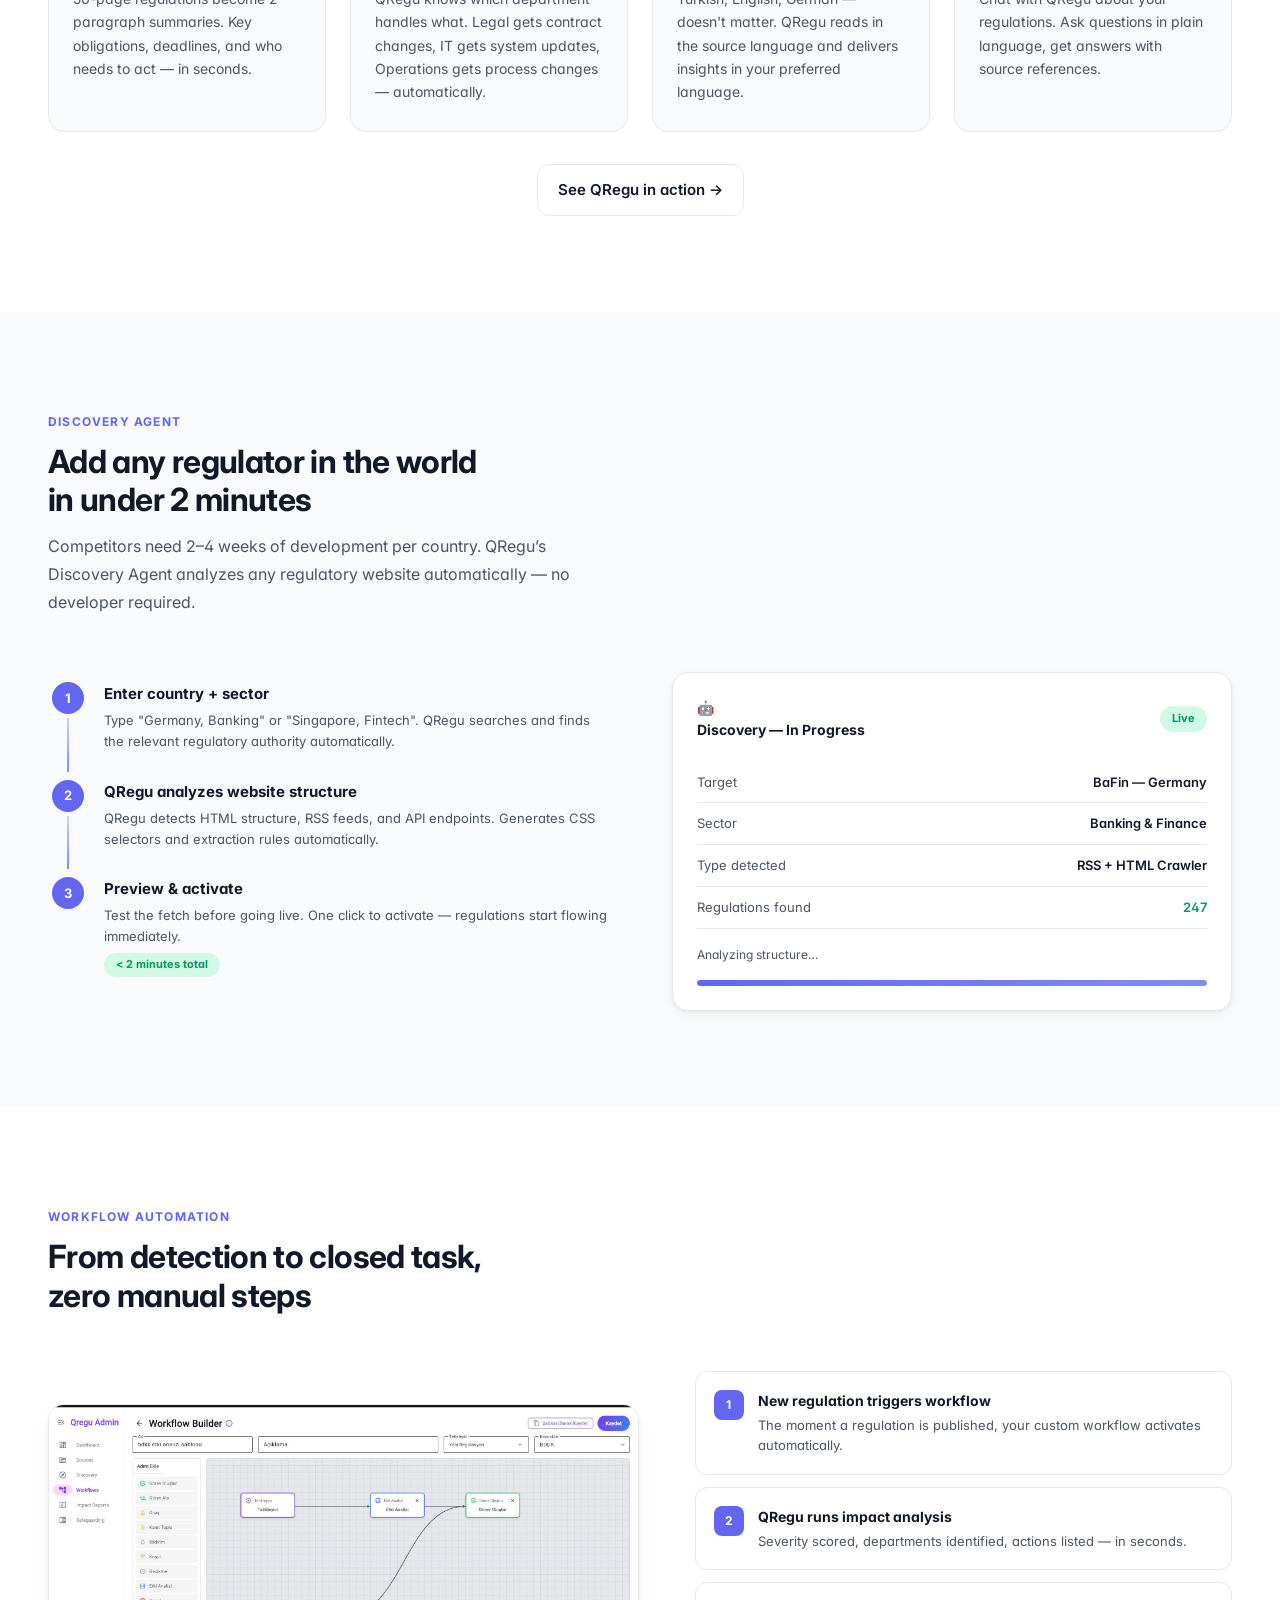
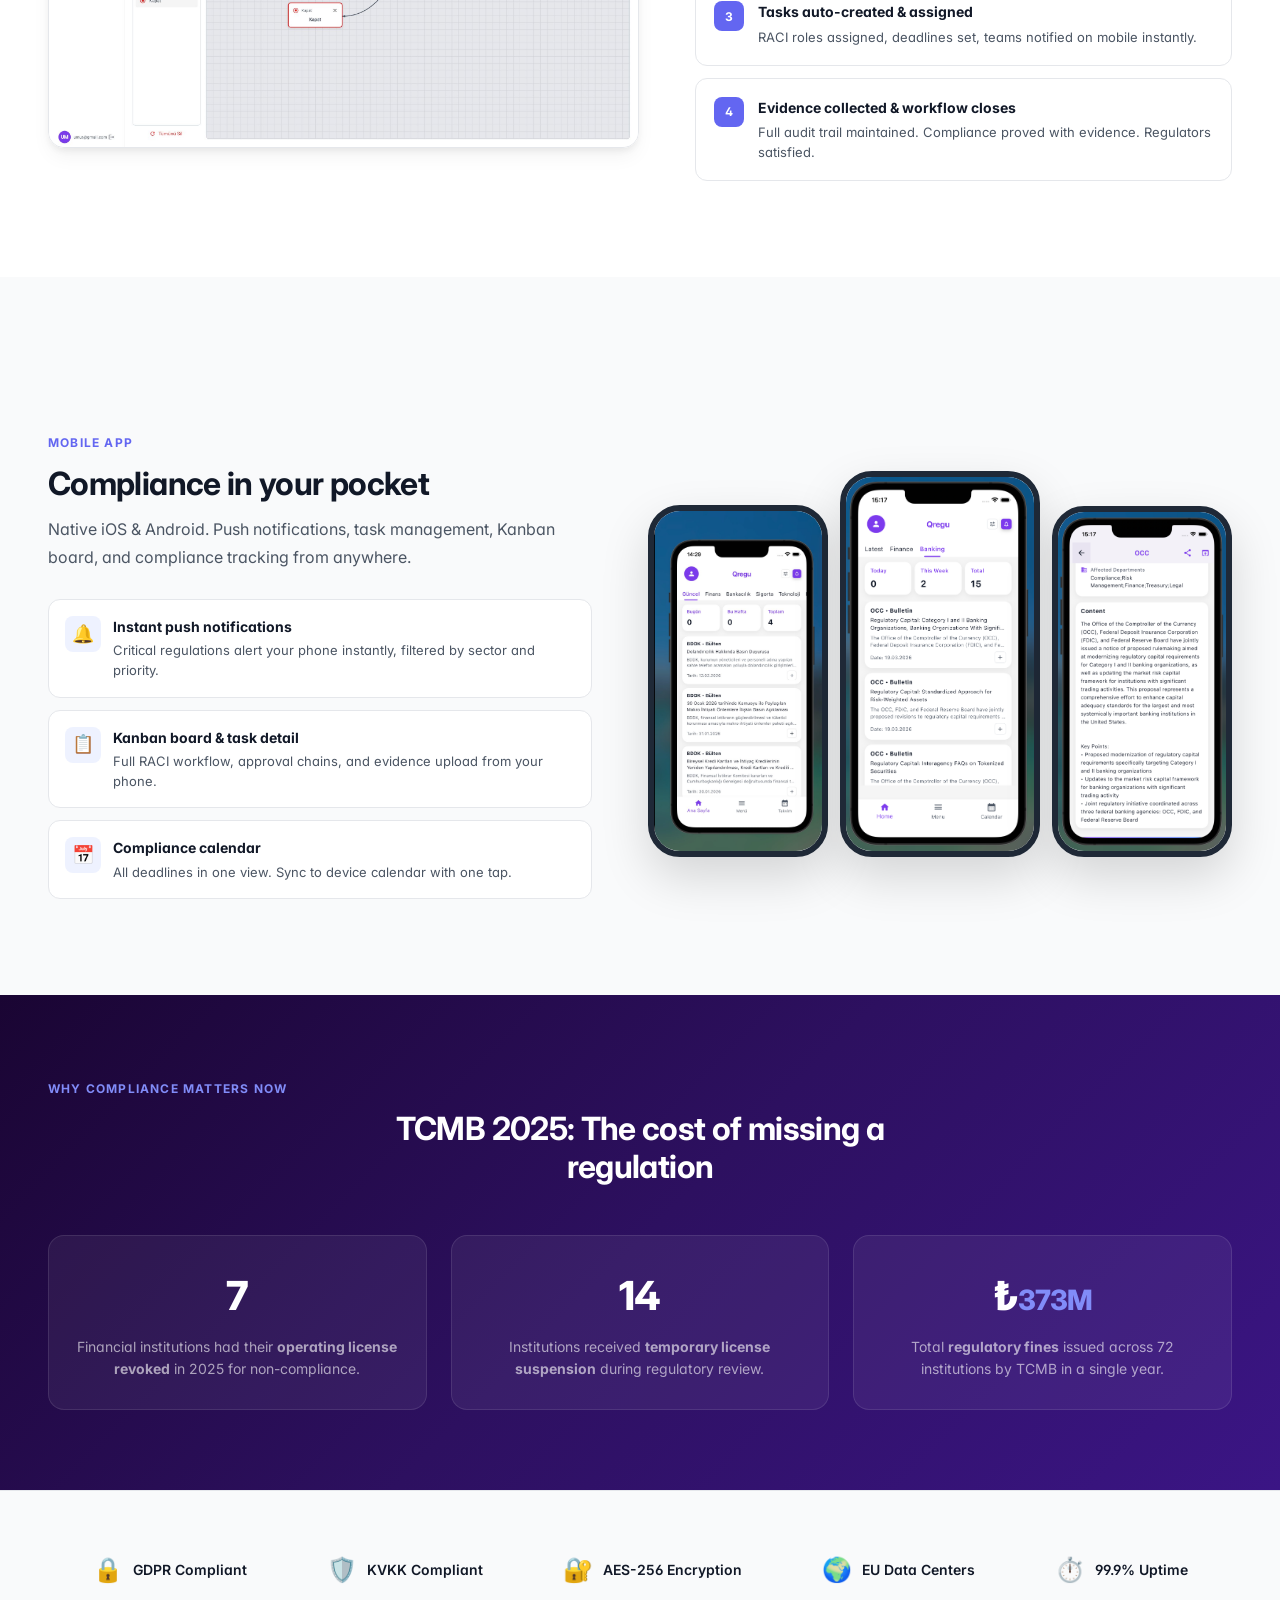
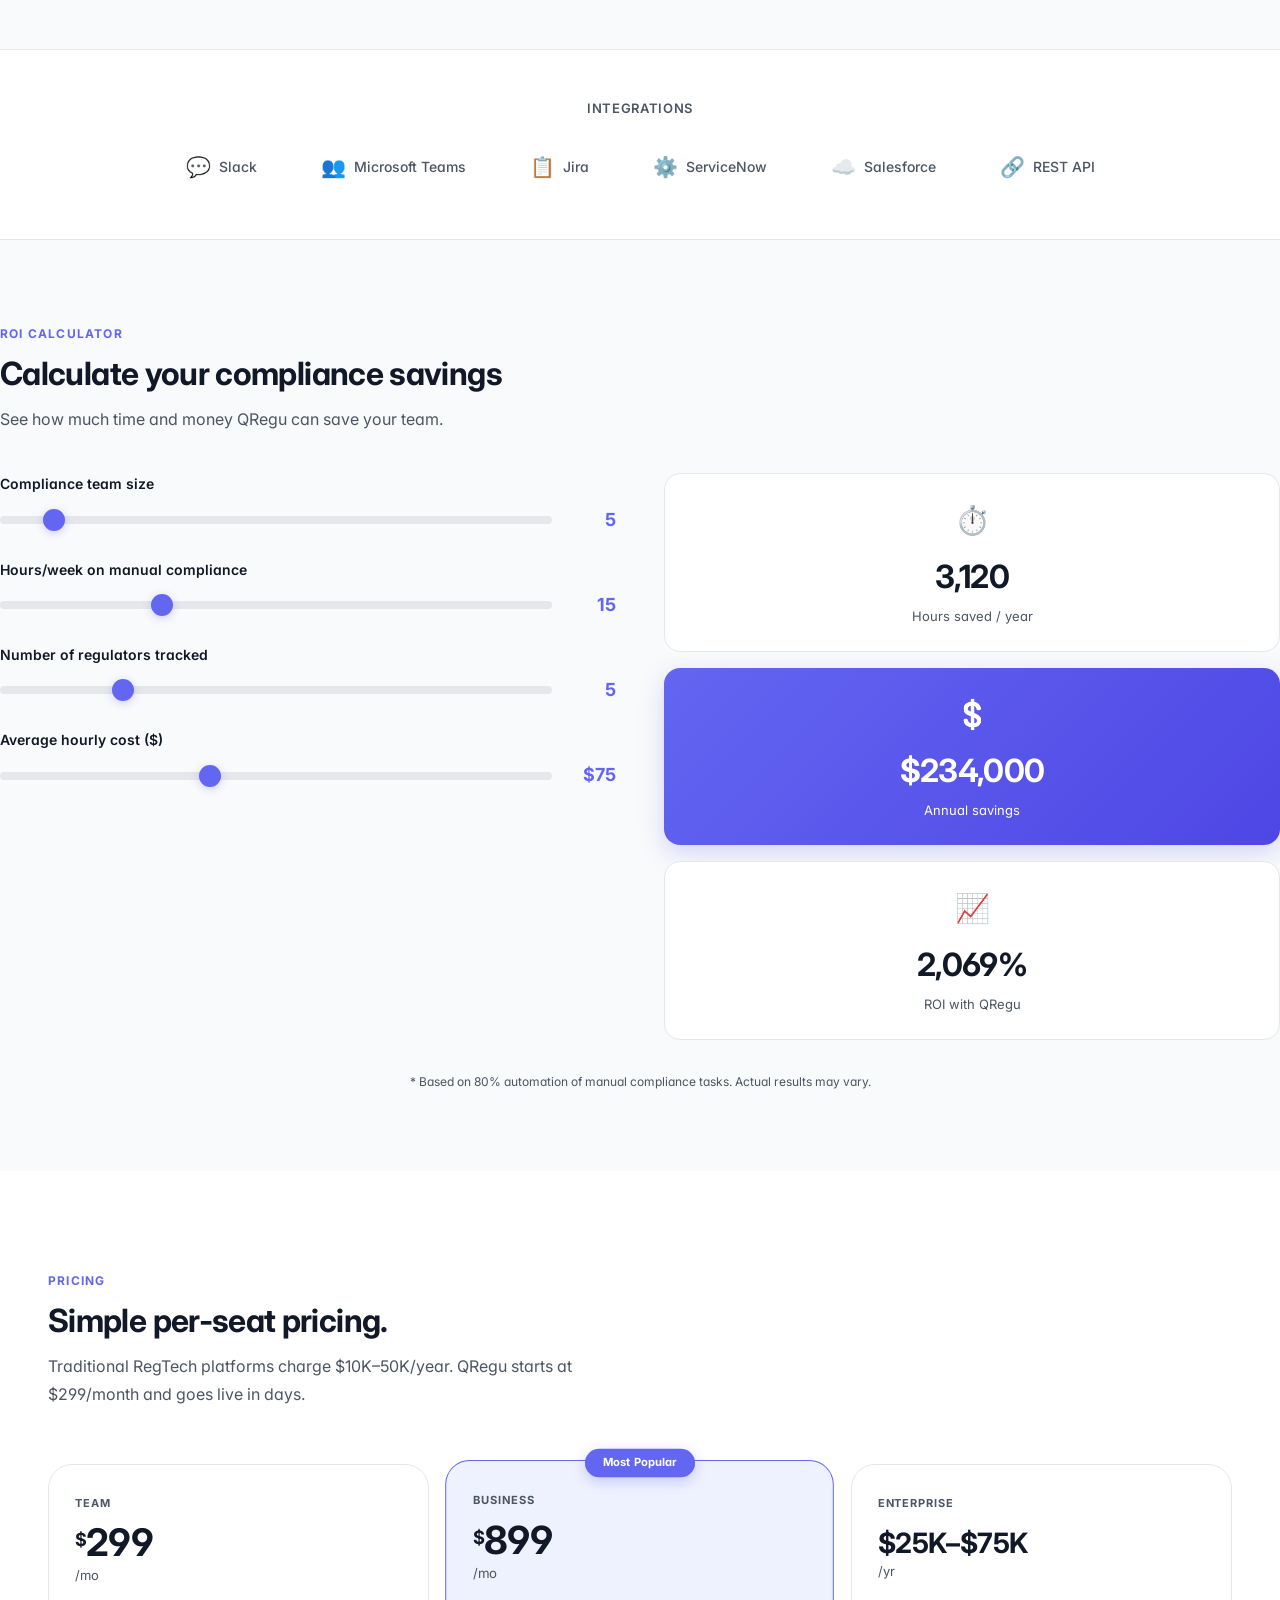
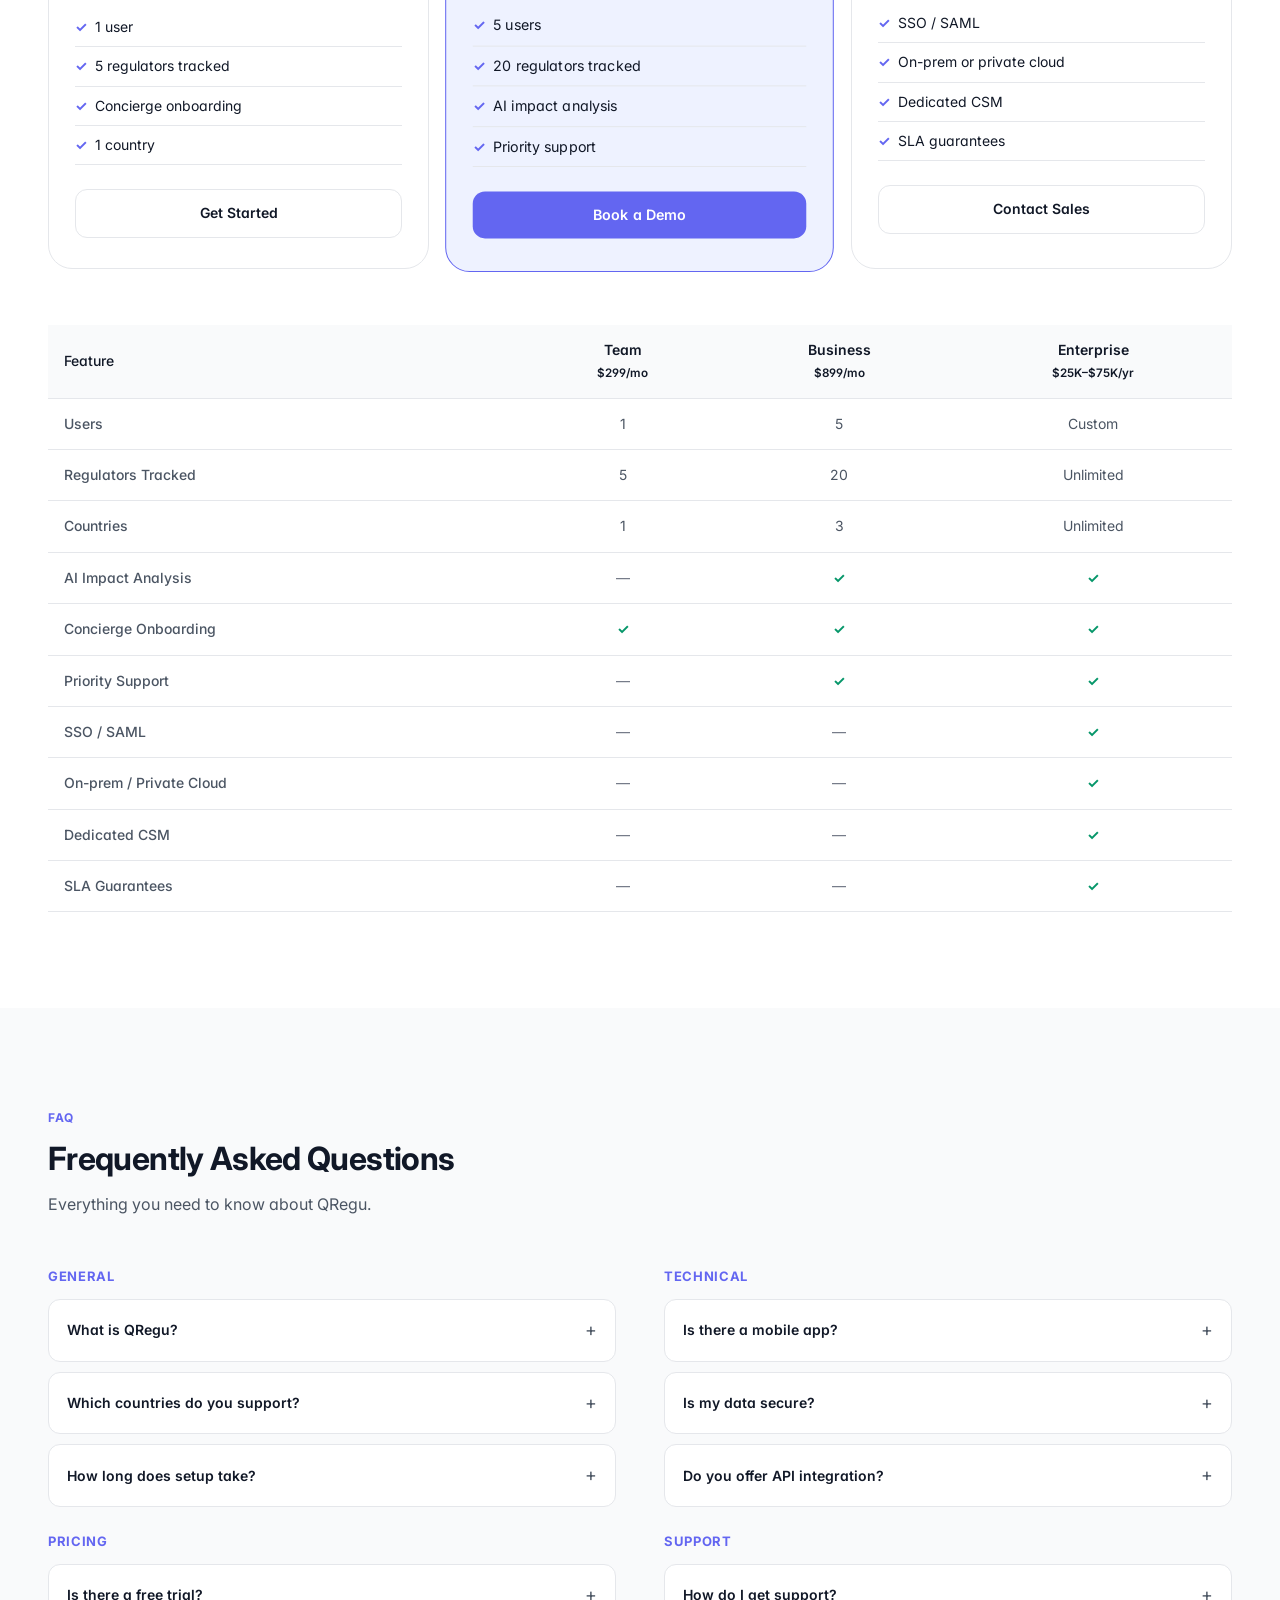
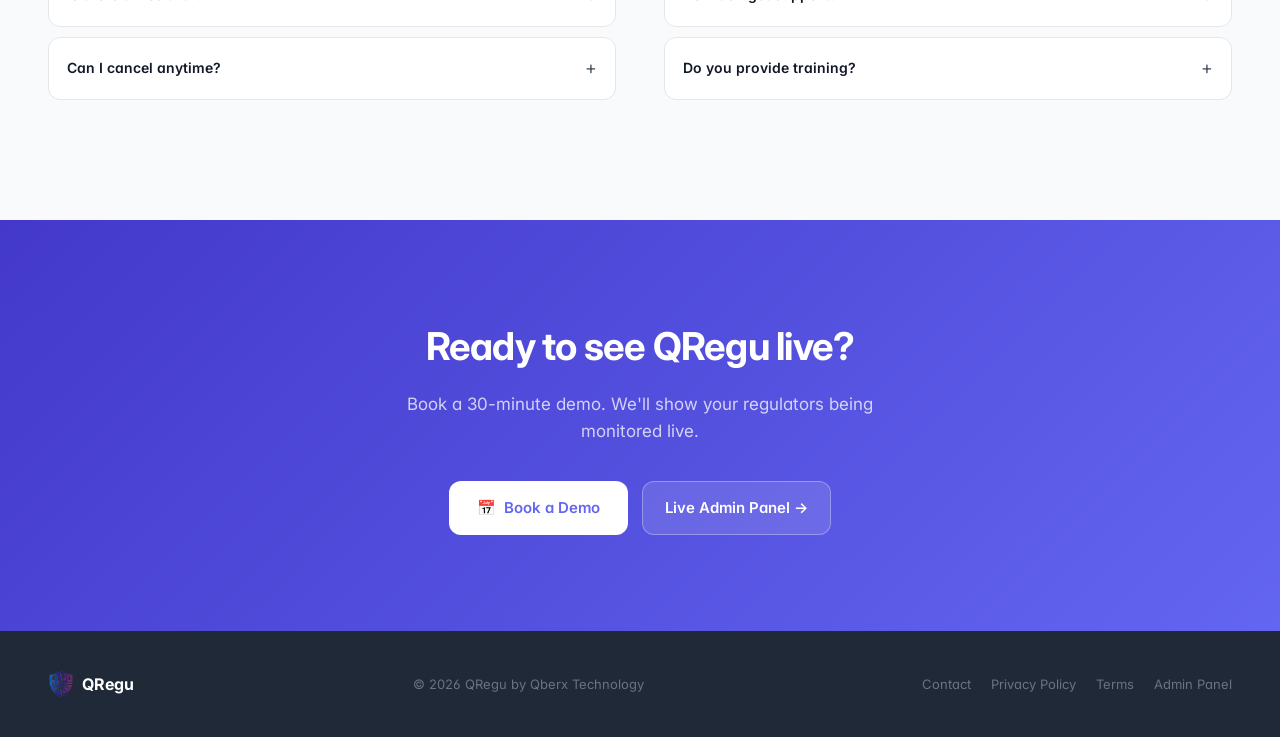
==== commit 33d06bb5: "feat: update pricing tiers (Team $299, Business $899, Enterprise $25K-$75K) Co-Authored-By: Claude O" ====
--- a/index.html
+++ b/index.html
@@ -76,7 +76,7 @@
     {"@type": "Question", "name": "Is there a mobile app?", "acceptedAnswer": {"@type": "Answer", "text": "Yes! We have native iOS and Android apps with push notifications for critical regulations."}},
     {"@type": "Question", "name": "Is my data secure?", "acceptedAnswer": {"@type": "Answer", "text": "We use AES-256 encryption, TLS 1.3, and store data in EU data centers. GDPR and KVKK compliant."}},
     {"@type": "Question", "name": "Do you offer API integration?", "acceptedAnswer": {"@type": "Answer", "text": "Yes, we provide a RESTful API for enterprise customers to integrate with existing systems."}},
-    {"@type": "Question", "name": "How do I get support?", "acceptedAnswer": {"@type": "Answer", "text": "Email us at info@qberx.com. Professional and Enterprise plans include priority support."}},
+    {"@type": "Question", "name": "How do I get support?", "acceptedAnswer": {"@type": "Answer", "text": "Email us at info@qberx.com. Business and Enterprise plans include priority support."}},
     {"@type": "Question", "name": "Do you provide training?", "acceptedAnswer": {"@type": "Answer", "text": "Yes! All plans include onboarding training. Enterprise customers get dedicated training sessions."}}
   ]
 }
@@ -130,7 +130,7 @@
       <div><span class="sn">2 min</span><span id="s1en" data-l="en">New regulator setup</span><span id="s1tr" data-l="tr">Yeni regulat&ouml;r kurulumu</span></div>
       <div><span class="sn">87%</span><span id="s2en" data-l="en">Compliance time saved</span><span id="s2tr" data-l="tr">Uyum s&uuml;resi tasarrufu</span></div>
       <div><span class="sn">10+</span><span id="s3en" data-l="en">Live regulators</span><span id="s3tr" data-l="tr">Canl&#305; regulat&ouml;r</span></div>
-      <div><span class="sn">$99</span><span id="s4en" data-l="en">per user / month</span><span id="s4tr" data-l="tr">kullan&#305;c&#305; / ay</span></div>
+      <div><span class="sn">$299</span><span id="s4en" data-l="en">/mo</span><span id="s4tr" data-l="tr">/ay</span></div>
     </div>
   </div>
   <div>
@@ -320,7 +320,7 @@
 <section>
 <div class="container">
   <div class="eyebrow"><span data-l="en" class="on">Workflow Automation</span><span data-l="tr">&#304;&#351; Ak&#305;&#351;&#305; Otomasyonu</span></div>
-  <h2 class="s-title"><span data-l="en" class="on">From detection to closed task,<br>zero manual steps</span><span data-l="tr">Tesptten kapal&#305; goreve,<br>s&#305;f&#305;r manuel ad&#305;m</span></h2>
+  <h2 class="s-title"><span data-l="en" class="on">From detection to closed task,<br>zero manual steps</span><span data-l="tr">Tespitten kapal&#305; g&#246;reve,<br>s&#305;f&#305;r manuel ad&#305;m</span></h2>
   <div class="workflow-layout">
     <div class="wf-img"><img id="wf-img" src="" alt="QRegu visual workflow builder for compliance automation" loading="lazy"></div>
     <div class="wf-steps">
@@ -456,28 +456,28 @@
 <div class="container">
   <div class="eyebrow">Pricing</div>
   <h2 class="s-title"><span data-l="en" class="on">Simple per-seat pricing.</span><span data-l="tr">Basit kullan&#305;c&#305; ba&#351;&#305;na fiyatland&#305;rma.</span></h2>
-  <p class="s-sub"><span data-l="en" class="on">Traditional RegTech platforms charge $10K&ndash;50K/year. QRegu starts at $99/user/month and goes live in days.</span><span data-l="tr">Geleneksel RegTech platformlar&#305; y&#305;lda $10K&ndash;50K al&#305;r. QRegu $99/kullan&#305;c&#305;/ay'dan ba&#351;lar ve g&uuml;nler i&ccedil;inde devreye al&#305;n&#305;r.</span></p>
+  <p class="s-sub"><span data-l="en" class="on">Traditional RegTech platforms charge $10K&ndash;50K/year. QRegu starts at $299/month and goes live in days.</span><span data-l="tr">Geleneksel RegTech platformlar&#305; y&#305;lda $10K&ndash;50K al&#305;r. QRegu $299/ay'dan ba&#351;lar ve g&uuml;nler i&ccedil;inde devreye al&#305;n&#305;r.</span></p>
   <div class="pricing-grid">
     <div class="pc">
-      <div class="ptier">Starter</div>
-      <div class="pamount"><sup>$</sup>99</div>
-      <div class="pperiod"><span data-l="en" class="on">per user / month</span><span data-l="tr">kullan&#305;c&#305; / ay</span></div>
-      <ul class="plist"><li><span data-l="en" class="on">3 regulators</span><span data-l="tr">3 regulat&ouml;r</span></li><li><span data-l="en" class="on">Smart summaries</span><span data-l="tr">Ak&#305;ll&#305; &#246;zetler</span></li><li><span data-l="en" class="on">Mobile apps</span><span data-l="tr">Mobil uygulamalar</span></li><li><span data-l="en" class="on">Basic workflows</span><span data-l="tr">Temel i&#351; ak&#305;&#351;lar&#305;</span></li><li><span data-l="en" class="on">Email support</span><span data-l="tr">E-posta deste&#287;i</span></li></ul>
+      <div class="ptier">Team</div>
+      <div class="pamount"><sup>$</sup>299</div>
+      <div class="pperiod"><span data-l="en" class="on">/mo</span><span data-l="tr">/ay</span></div>
+      <ul class="plist"><li><span data-l="en" class="on">1 user</span><span data-l="tr">1 kullan&#305;c&#305;</span></li><li><span data-l="en" class="on">5 regulators tracked</span><span data-l="tr">5 regulat&ouml;r takibi</span></li><li><span data-l="en" class="on">Concierge onboarding</span><span data-l="tr">Ki&#351;iye &ouml;zel kurulum</span></li><li><span data-l="en" class="on">1 country</span><span data-l="tr">1 &uuml;lke</span></li></ul>
       <a href="#" onclick="openDemoPopup();return false;" class="pbtn outline"><span data-l="en" class="on">Get Started</span><span data-l="tr">Ba&#351;la</span></a>
     </div>
     <div class="pc feat">
       <div class="flabel">Most Popular</div>
-      <div class="ptier">Professional</div>
-      <div class="pamount"><sup>$</sup>299</div>
-      <div class="pperiod"><span data-l="en" class="on">per user / month</span><span data-l="tr">kullan&#305;c&#305; / ay</span></div>
-      <ul class="plist"><li><span data-l="en" class="on">10 regulators</span><span data-l="tr">10 regulat&ouml;r</span></li><li><span data-l="en" class="on">Impact analysis</span><span data-l="tr">Etki analizi</span></li><li><span data-l="en" class="on">Full workflow automation</span><span data-l="tr">Tam i&#351; ak&#305;&#351;&#305; otomasyonu</span></li><li><span data-l="en" class="on">API access</span><span data-l="tr">API eri&#351;imi</span></li><li><span data-l="en" class="on">Priority support</span><span data-l="tr">&Ouml;ncelikli destek</span></li></ul>
+      <div class="ptier">Business</div>
+      <div class="pamount"><sup>$</sup>899</div>
+      <div class="pperiod"><span data-l="en" class="on">/mo</span><span data-l="tr">/ay</span></div>
+      <ul class="plist"><li><span data-l="en" class="on">5 users</span><span data-l="tr">5 kullan&#305;c&#305;</span></li><li><span data-l="en" class="on">20 regulators tracked</span><span data-l="tr">20 regulat&ouml;r takibi</span></li><li><span data-l="en" class="on">AI impact analysis</span><span data-l="tr">AI etki analizi</span></li><li><span data-l="en" class="on">Priority support</span><span data-l="tr">&Ouml;ncelikli destek</span></li></ul>
       <a href="#" onclick="openDemoPopup();return false;" class="pbtn fill"><span data-l="en" class="on">Book a Demo</span><span data-l="tr">Demo Talep Et</span></a>
     </div>
     <div class="pc">
       <div class="ptier">Enterprise</div>
-      <div class="pamount" style="font-size:32px;padding-top:6px">Custom</div>
-      <div class="pperiod"><span data-l="en" class="on">tailored pricing</span><span data-l="tr">&ouml;zel fiyatland&#305;rma</span></div>
-      <ul class="plist"><li><span data-l="en" class="on">Unlimited regulators</span><span data-l="tr">S&#305;n&#305;rs&#305;z regulat&ouml;r</span></li><li><span data-l="en" class="on">SSO / SAML</span><span data-l="tr">SSO / SAML</span></li><li><span data-l="en" class="on">On-premise deploy</span><span data-l="tr">On-premise</span></li><li><span data-l="en" class="on">Dedicated CSM</span><span data-l="tr">&Ouml;zel m&uuml;&#351;teri y&ouml;neticisi</span></li><li><span data-l="en" class="on">SLA guarantee</span><span data-l="tr">SLA garantisi</span></li></ul>
+      <div class="pamount" style="font-size:28px;padding-top:6px">$25K&ndash;$75K</div>
+      <div class="pperiod"><span data-l="en" class="on">/yr</span><span data-l="tr">/y&#305;l</span></div>
+      <ul class="plist"><li><span data-l="en" class="on">SSO / SAML</span><span data-l="tr">SSO / SAML</span></li><li><span data-l="en" class="on">On-prem or private cloud</span><span data-l="tr">On-prem veya &ouml;zel bulut</span></li><li><span data-l="en" class="on">Dedicated CSM</span><span data-l="tr">&Ouml;zel m&uuml;&#351;teri y&ouml;neticisi</span></li><li><span data-l="en" class="on">SLA guarantees</span><span data-l="tr">SLA garantisi</span></li></ul>
       <a href="#" onclick="openDemoPopup();return false;" class="pbtn outline"><span data-l="en" class="on">Contact Sales</span><span data-l="tr">Sat&#305;&#351; Ekibi</span></a>
     </div>
   </div>
@@ -488,44 +488,44 @@
       <thead>
         <tr>
           <th><span data-l="en" class="on">Feature</span><span data-l="tr">Özellik</span></th>
-          <th>Starter<br><small>$99/user</small></th>
-          <th>Professional<br><small>$299/user</small></th>
-          <th>Enterprise<br><small>Custom</small></th>
+          <th>Team<br><small>$299/mo</small></th>
+          <th>Business<br><small>$899/mo</small></th>
+          <th>Enterprise<br><small>$25K&ndash;$75K/yr</small></th>
         </tr>
       </thead>
       <tbody>
         <tr>
-          <td><span data-l="en" class="on">Regulators</span><span data-l="tr">Regulatör</span></td>
+          <td><span data-l="en" class="on">Users</span><span data-l="tr">Kullanıcı</span></td>
+          <td>1</td>
+          <td>5</td>
+          <td><span data-l="en" class="on">Custom</span><span data-l="tr">Özel</span></td>
+        </tr>
+        <tr>
+          <td><span data-l="en" class="on">Regulators Tracked</span><span data-l="tr">Regulatör Takibi</span></td>
+          <td>5</td>
+          <td>20</td>
+          <td><span data-l="en" class="on">Unlimited</span><span data-l="tr">Sınırsız</span></td>
+        </tr>
+        <tr>
+          <td><span data-l="en" class="on">Countries</span><span data-l="tr">Ülke</span></td>
+          <td>1</td>
           <td>3</td>
-          <td>10</td>
           <td><span data-l="en" class="on">Unlimited</span><span data-l="tr">Sınırsız</span></td>
         </tr>
         <tr>
-          <td><span data-l="en" class="on">Smart Summaries</span><span data-l="tr">Ak&#305;ll&#305; &#214;zetler</span></td>
-          <td class="check">✓</td>
-          <td class="check">✓</td>
-          <td class="check">✓</td>
-        </tr>
-        <tr>
-          <td><span data-l="en" class="on">Impact Analysis</span><span data-l="tr">Etki Analizi</span></td>
-          <td class="cross">—</td>
-          <td class="check">✓</td>
-          <td class="check">✓</td>
-        </tr>
-        <tr>
-          <td><span data-l="en" class="on">Mobile Apps</span><span data-l="tr">Mobil Uygulamalar</span></td>
-          <td class="check">✓</td>
-          <td class="check">✓</td>
-          <td class="check">✓</td>
-        </tr>
-        <tr>
-          <td><span data-l="en" class="on">Workflow Automation</span><span data-l="tr">İş Akışı Otomasyonu</span></td>
-          <td><span data-l="en" class="on">Basic</span><span data-l="tr">Temel</span></td>
-          <td><span data-l="en" class="on">Advanced</span><span data-l="tr">Gelişmiş</span></td>
-          <td><span data-l="en" class="on">Custom</span><span data-l="tr">Özel</span></td>
-        </tr>
-        <tr>
-          <td><span data-l="en" class="on">API Access</span><span data-l="tr">API Erişimi</span></td>
+          <td><span data-l="en" class="on">AI Impact Analysis</span><span data-l="tr">AI Etki Analizi</span></td>
+          <td class="cross">—</td>
+          <td class="check">✓</td>
+          <td class="check">✓</td>
+        </tr>
+        <tr>
+          <td><span data-l="en" class="on">Concierge Onboarding</span><span data-l="tr">Kişiye Özel Kurulum</span></td>
+          <td class="check">✓</td>
+          <td class="check">✓</td>
+          <td class="check">✓</td>
+        </tr>
+        <tr>
+          <td><span data-l="en" class="on">Priority Support</span><span data-l="tr">Öncelikli Destek</span></td>
           <td class="cross">—</td>
           <td class="check">✓</td>
           <td class="check">✓</td>
@@ -537,7 +537,7 @@
           <td class="check">✓</td>
         </tr>
         <tr>
-          <td><span data-l="en" class="on">On-premise</span><span data-l="tr">On-premise</span></td>
+          <td><span data-l="en" class="on">On-prem / Private Cloud</span><span data-l="tr">On-prem / Özel Bulut</span></td>
           <td class="cross">—</td>
           <td class="cross">—</td>
           <td class="check">✓</td>
@@ -549,10 +549,10 @@
           <td class="check">✓</td>
         </tr>
         <tr>
-          <td>SLA</td>
-          <td>99%</td>
-          <td>99.9%</td>
-          <td>99.99%</td>
+          <td><span data-l="en" class="on">SLA Guarantees</span><span data-l="tr">SLA Garantisi</span></td>
+          <td class="cross">—</td>
+          <td class="cross">—</td>
+          <td class="check">✓</td>
         </tr>
       </tbody>
     </table>
@@ -623,7 +623,7 @@
         <div class="faq-cat-title"><span data-l="en" class="on">Support</span><span data-l="tr">Destek</span></div>
         <div class="faq-item">
           <div class="faq-q" onclick="this.parentElement.classList.toggle('open')"><span data-l="en" class="on">How do I get support?</span><span data-l="tr">Nasıl destek alırım?</span></div>
-          <div class="faq-a"><span data-l="en" class="on">Email us at info@qberx.com for any questions. Professional and Enterprise plans include priority support with faster response times.</span><span data-l="tr">Herhangi bir soru için info@qberx.com adresine e-posta gönderin. Professional ve Enterprise planları daha hızlı yanıt süreleri ile öncelikli destek içerir.</span></div>
+          <div class="faq-a"><span data-l="en" class="on">Email us at info@qberx.com for any questions. Business and Enterprise plans include priority support with faster response times.</span><span data-l="tr">Herhangi bir soru için info@qberx.com adresine e-posta gönderin. Business ve Enterprise planları daha hızlı yanıt süreleri ile öncelikli destek içerir.</span></div>
         </div>
         <div class="faq-item">
           <div class="faq-q" onclick="this.parentElement.classList.toggle('open')"><span data-l="en" class="on">Do you provide training?</span><span data-l="tr">Eğitim sağlıyor musunuz?</span></div>
@@ -691,8 +691,8 @@
   var savedHours = Math.round(yearlyHours * 0.8);
   var savedMoney = savedHours * cost;
 
-  // QRegu cost (assume Professional plan)
-  var qreguCost = 999 * 12;
+  // QRegu cost (assume Business plan)
+  var qreguCost = 899 * 12;
   var roi = Math.round(((savedMoney - qreguCost) / qreguCost) * 100);
 
   // Update results
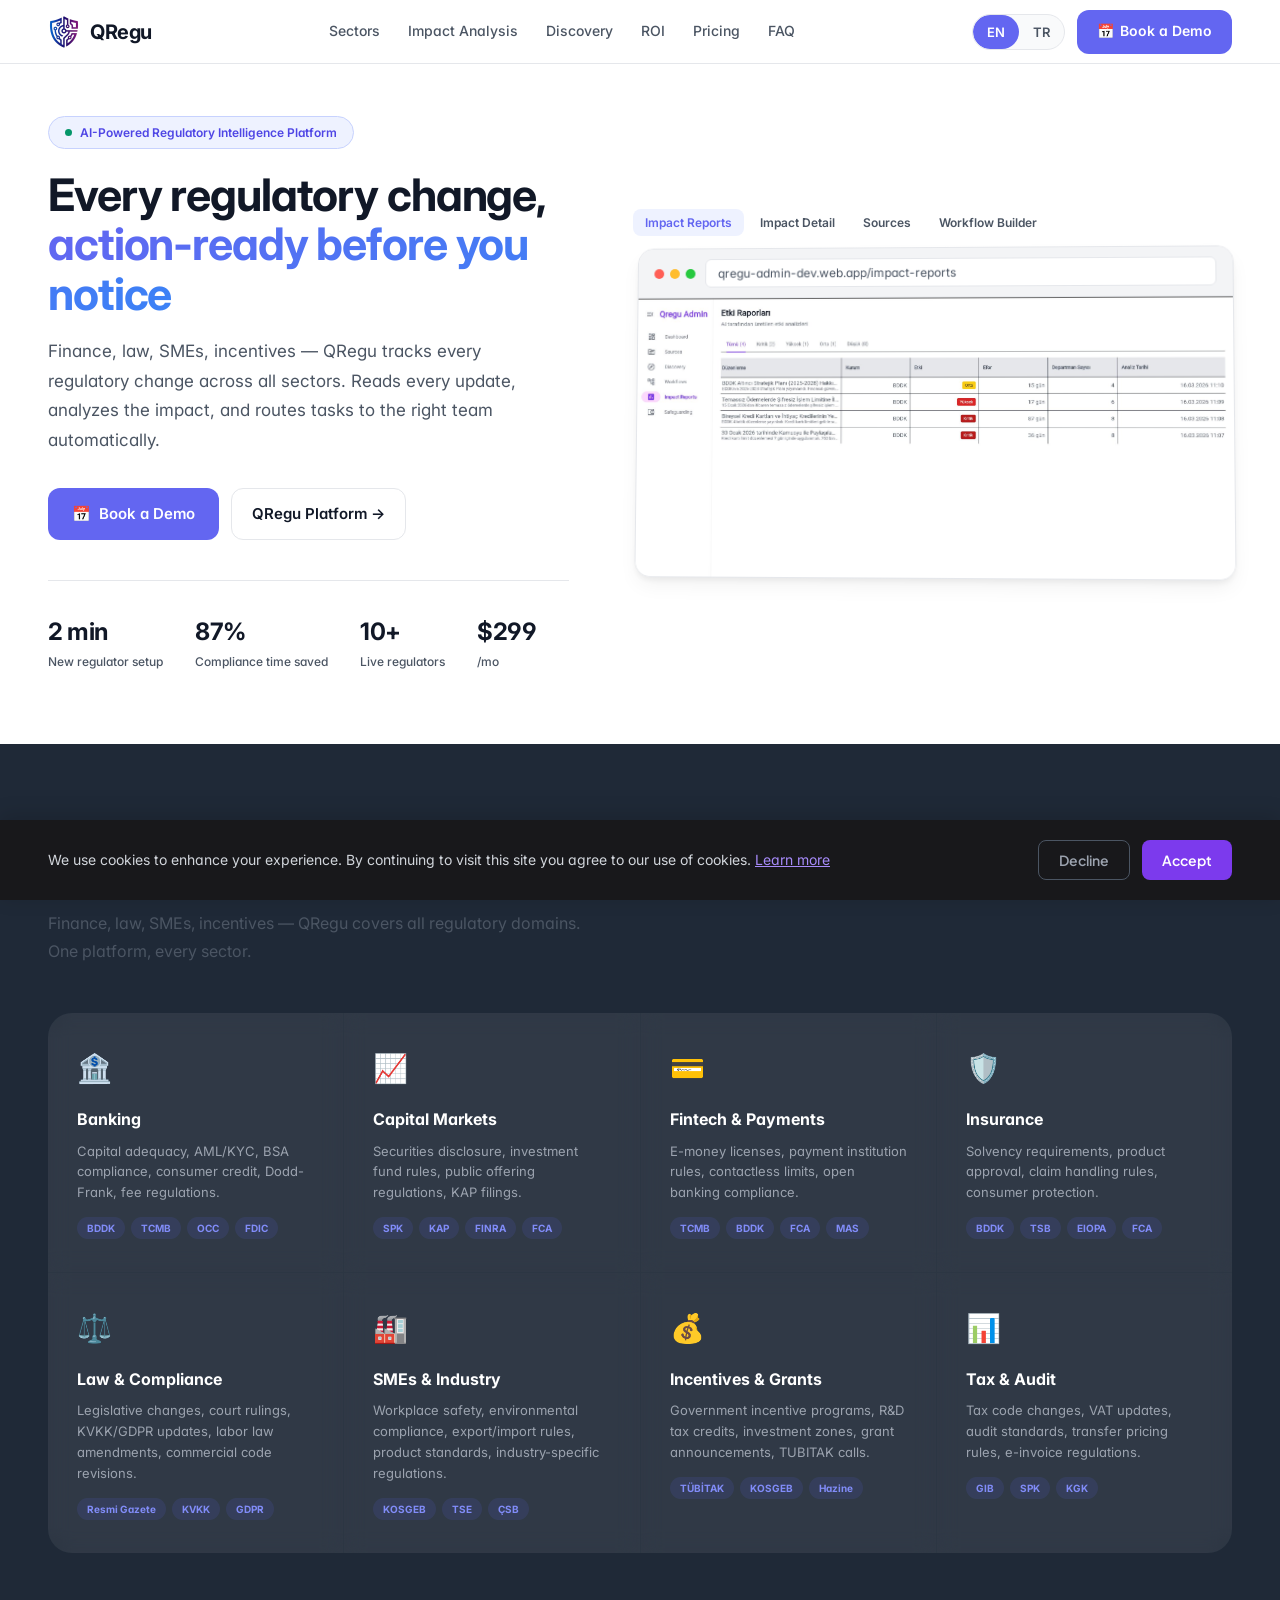
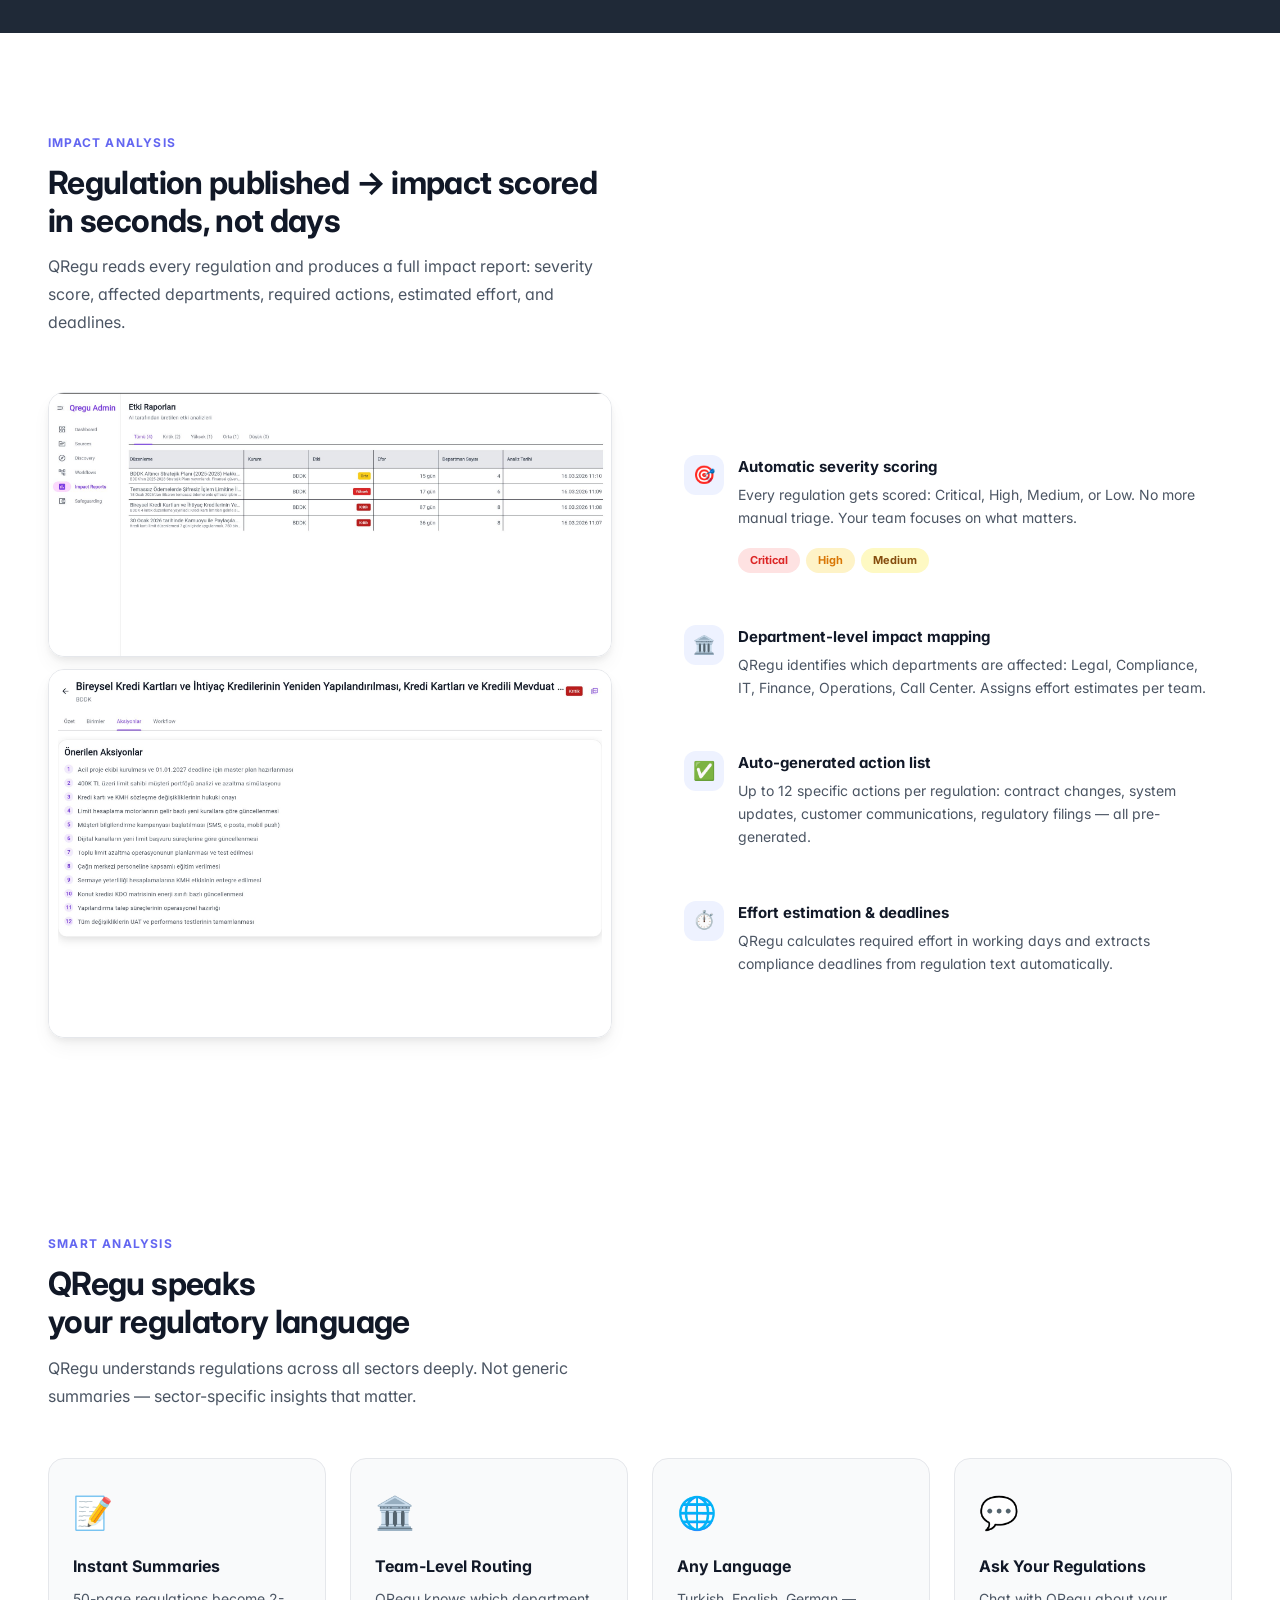
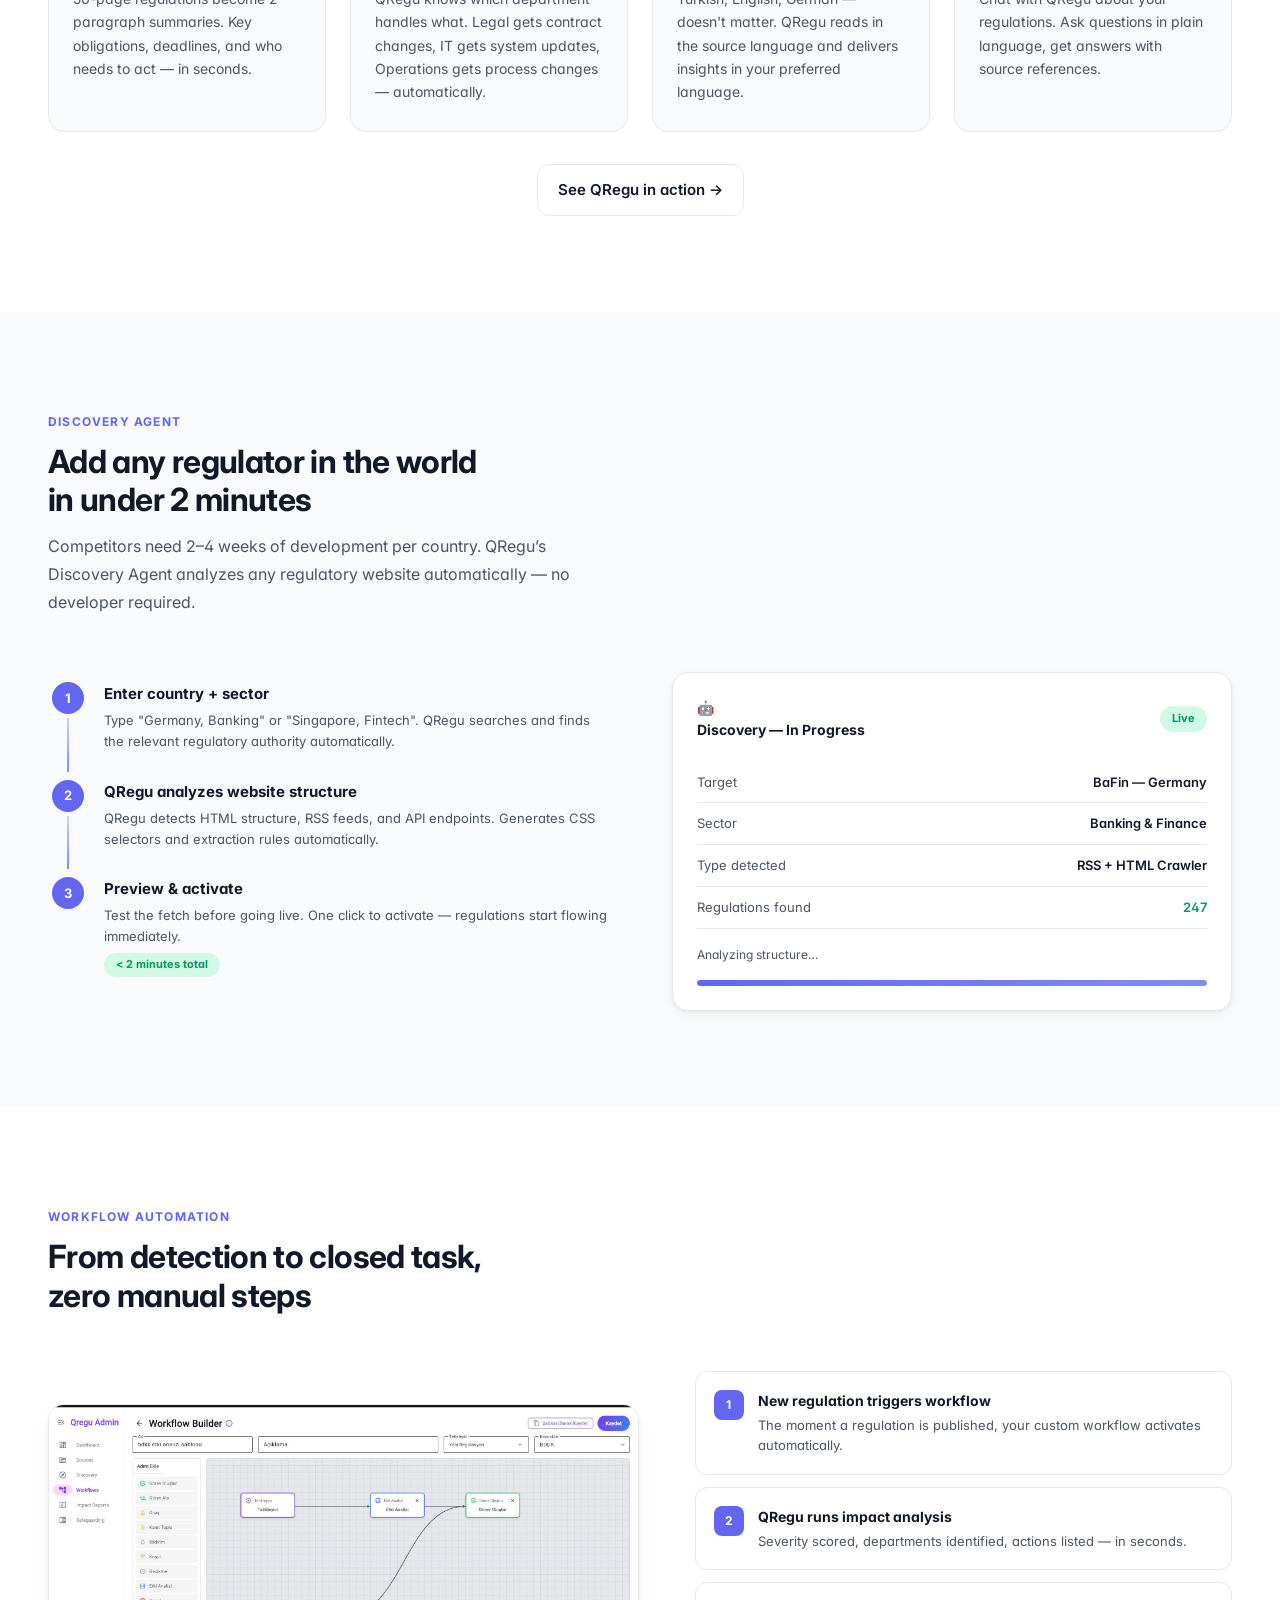
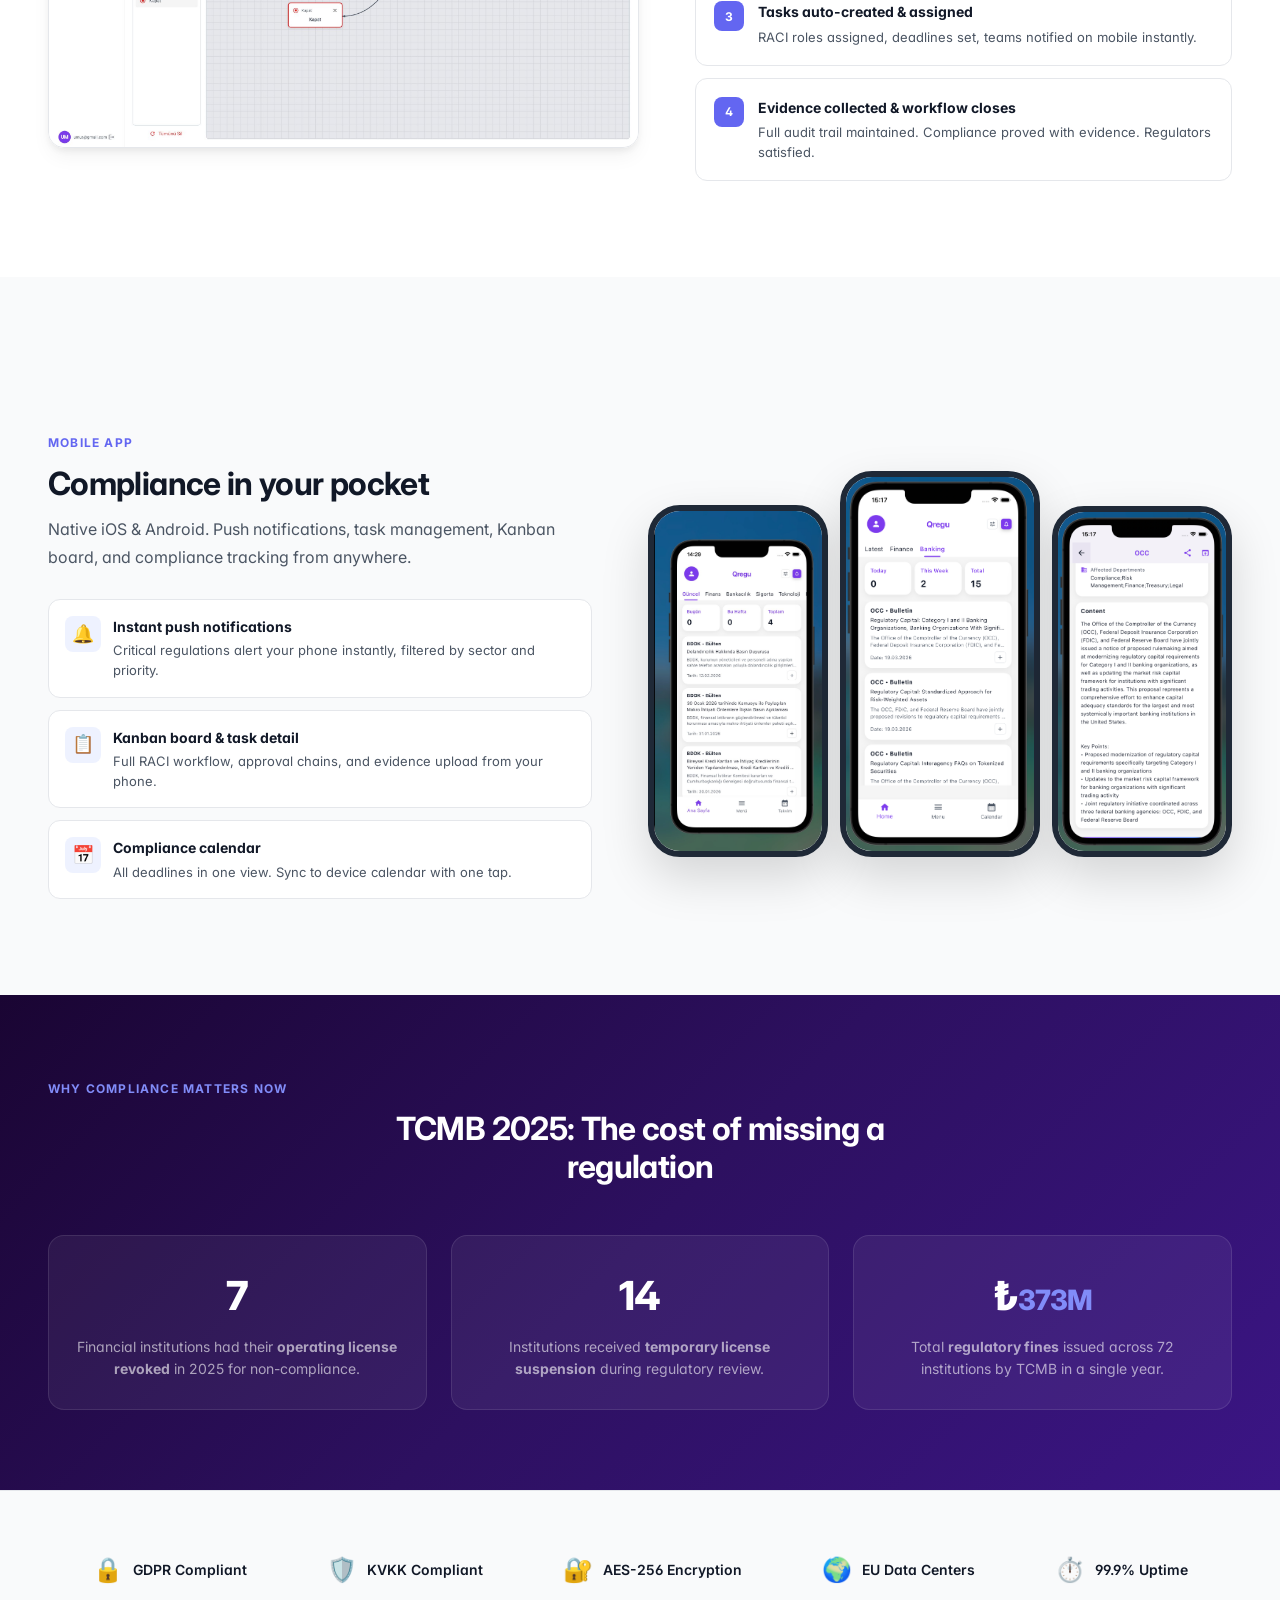
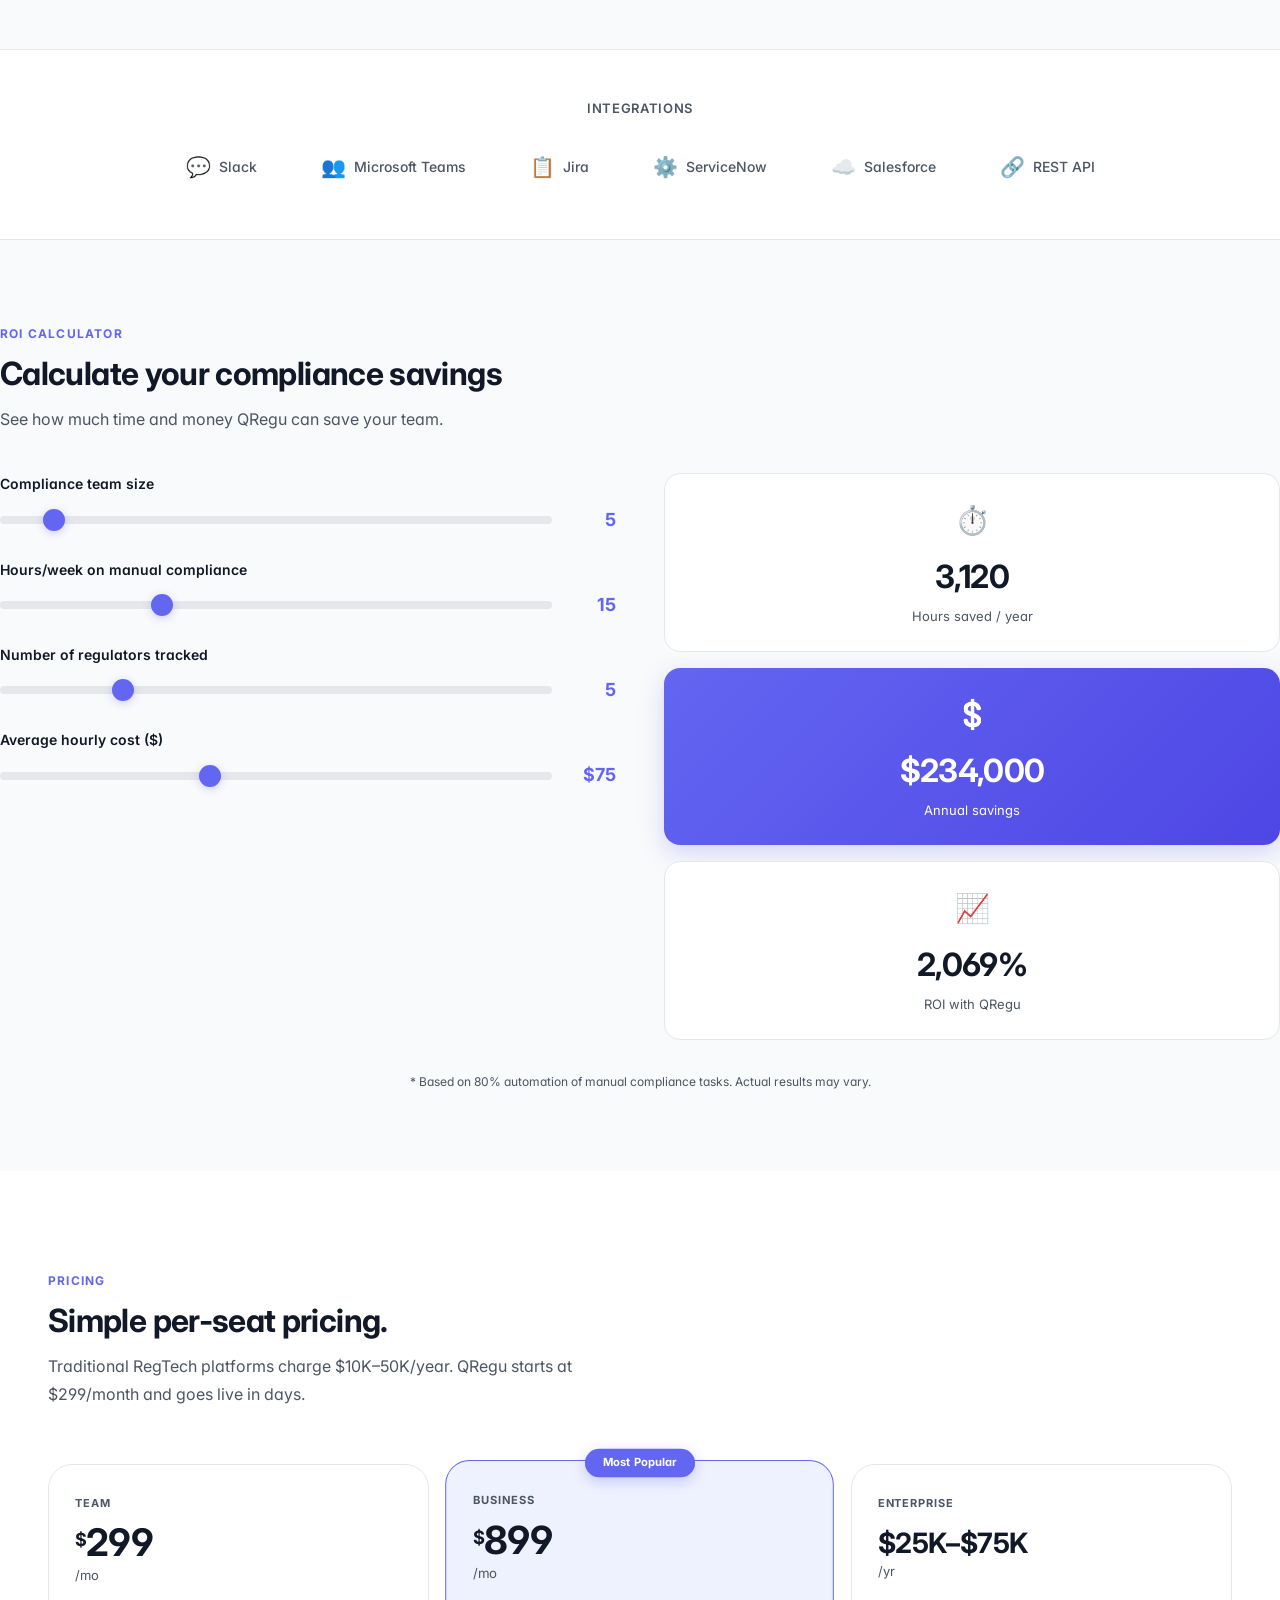
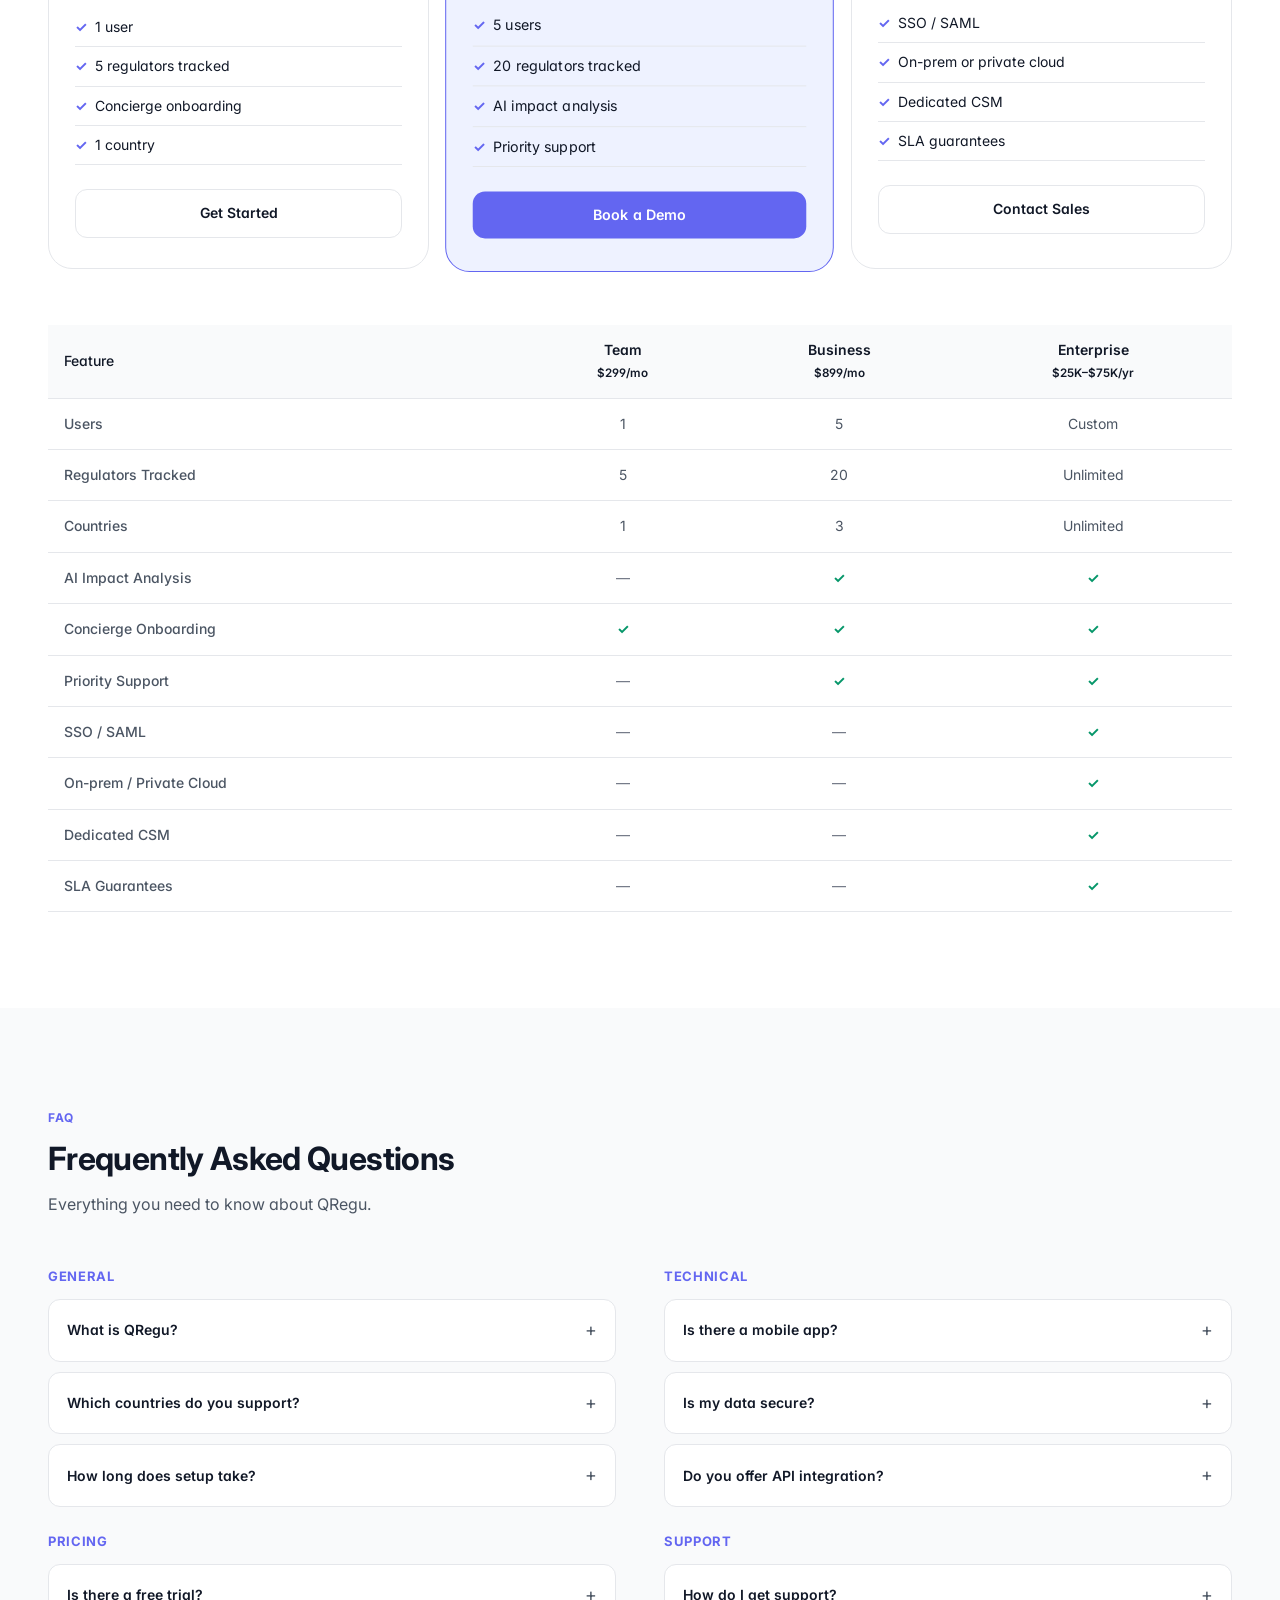
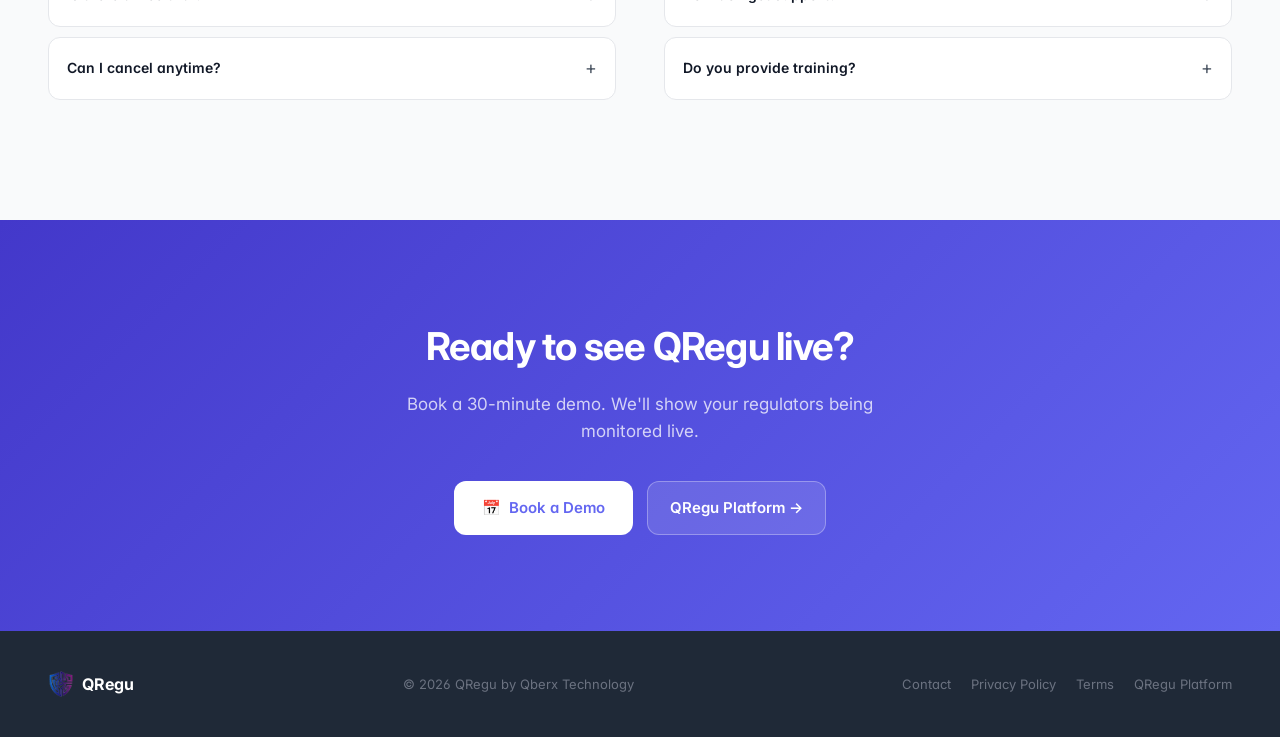
==== commit c3680b90: "fix: update platform links from admin panel to QRegu web app Co-Authored-By: Claude Opus 4.6 (1M con" ====
--- a/index.html
+++ b/index.html
@@ -124,7 +124,7 @@
     <p class="hero-sub"><span data-l="en" class="on">Finance, law, SMEs, incentives &mdash; QRegu tracks every regulatory change across all sectors. Reads every update, analyzes the impact, and routes tasks to the right team automatically.</span><span data-l="tr">Finans, hukuk, KOB&#304;&#8217;ler, te&#351;vikler &mdash; QRegu t&#252;m sekt&#246;rlerdeki mevzuat de&#287;i&#351;ikliklerini takip eder. Her g&#252;ncellemeyi okur, etkiyi analiz eder ve g&#246;revleri do&#287;ru ekibe otomatik y&#246;nlendirir.</span></p>
     <div class="hero-btns">
       <a href="#" onclick="openDemoPopup();return false;" class="btn-primary">&#x1F4C5; <span data-l="en" class="on">Book a Demo</span><span data-l="tr">Demo Talep Et</span></a>
-      <a href="https://qregu-admin-dev.web.app" class="btn-ghost" target="_blank"><span data-l="en" class="on">Live Admin Panel &rarr;</span><span data-l="tr">Canl&#305; Admin &rarr;</span></a>
+      <a href="https://qregu-web-dev.web.app/" class="btn-ghost" target="_blank"><span data-l="en" class="on">QRegu Platform &rarr;</span><span data-l="tr">QRegu Platform &rarr;</span></a>
     </div>
     <div class="hero-stats">
       <div><span class="sn">2 min</span><span id="s1en" data-l="en">New regulator setup</span><span id="s1tr" data-l="tr">Yeni regulat&ouml;r kurulumu</span></div>
@@ -642,7 +642,7 @@
     <p class="cta-sub"><span data-l="en" class="on">Book a 30-minute demo. We'll show your regulators being monitored live.</span><span data-l="tr">30 dakikalık demo rezervasyonu yapın. Regulatörlerinizin canlı izlendiğini gösterelim.</span></p>
     <div class="cta-btns">
       <a href="#" onclick="openDemoPopup();return false;" class="btn-primary" style="background:white;color:var(--p);font-size:15px;padding:14px 28px">&#x1F4C5; <span data-l="en" class="on">Book a Demo</span><span data-l="tr">Demo Talep Et</span></a>
-      <a href="https://qregu-admin-dev.web.app" class="btn-ghost" target="_blank" style="background:rgba(255,255,255,.12);color:white;border-color:rgba(255,255,255,.3);font-size:15px;padding:14px 22px"><span data-l="en" class="on">Live Admin Panel &rarr;</span><span data-l="tr">Canl&#305; Admin &rarr;</span></a>
+      <a href="https://qregu-web-dev.web.app/" class="btn-ghost" target="_blank" style="background:rgba(255,255,255,.12);color:white;border-color:rgba(255,255,255,.3);font-size:15px;padding:14px 22px"><span data-l="en" class="on">QRegu Platform &rarr;</span><span data-l="tr">QRegu Platform &rarr;</span></a>
     </div>
   </div>
 </div>
@@ -651,7 +651,7 @@
   <div class="fi">
     <div class="flogo"><img id="footer-logo" src="" alt="QRegu">QRegu</div>
     <span class="fcopy">&copy; 2026 QRegu by Qberx Technology</span>
-    <div class="flinks"><a href="/contact.html">Contact</a><a href="/privacy-policy.html">Privacy Policy</a><a href="/terms-of-service.html">Terms</a><a href="https://qregu-admin-dev.web.app" target="_blank">Admin Panel</a></div>
+    <div class="flinks"><a href="/contact.html">Contact</a><a href="/privacy-policy.html">Privacy Policy</a><a href="/terms-of-service.html">Terms</a><a href="https://qregu-web-dev.web.app/" target="_blank">QRegu Platform</a></div>
   </div>
 </footer>
 
